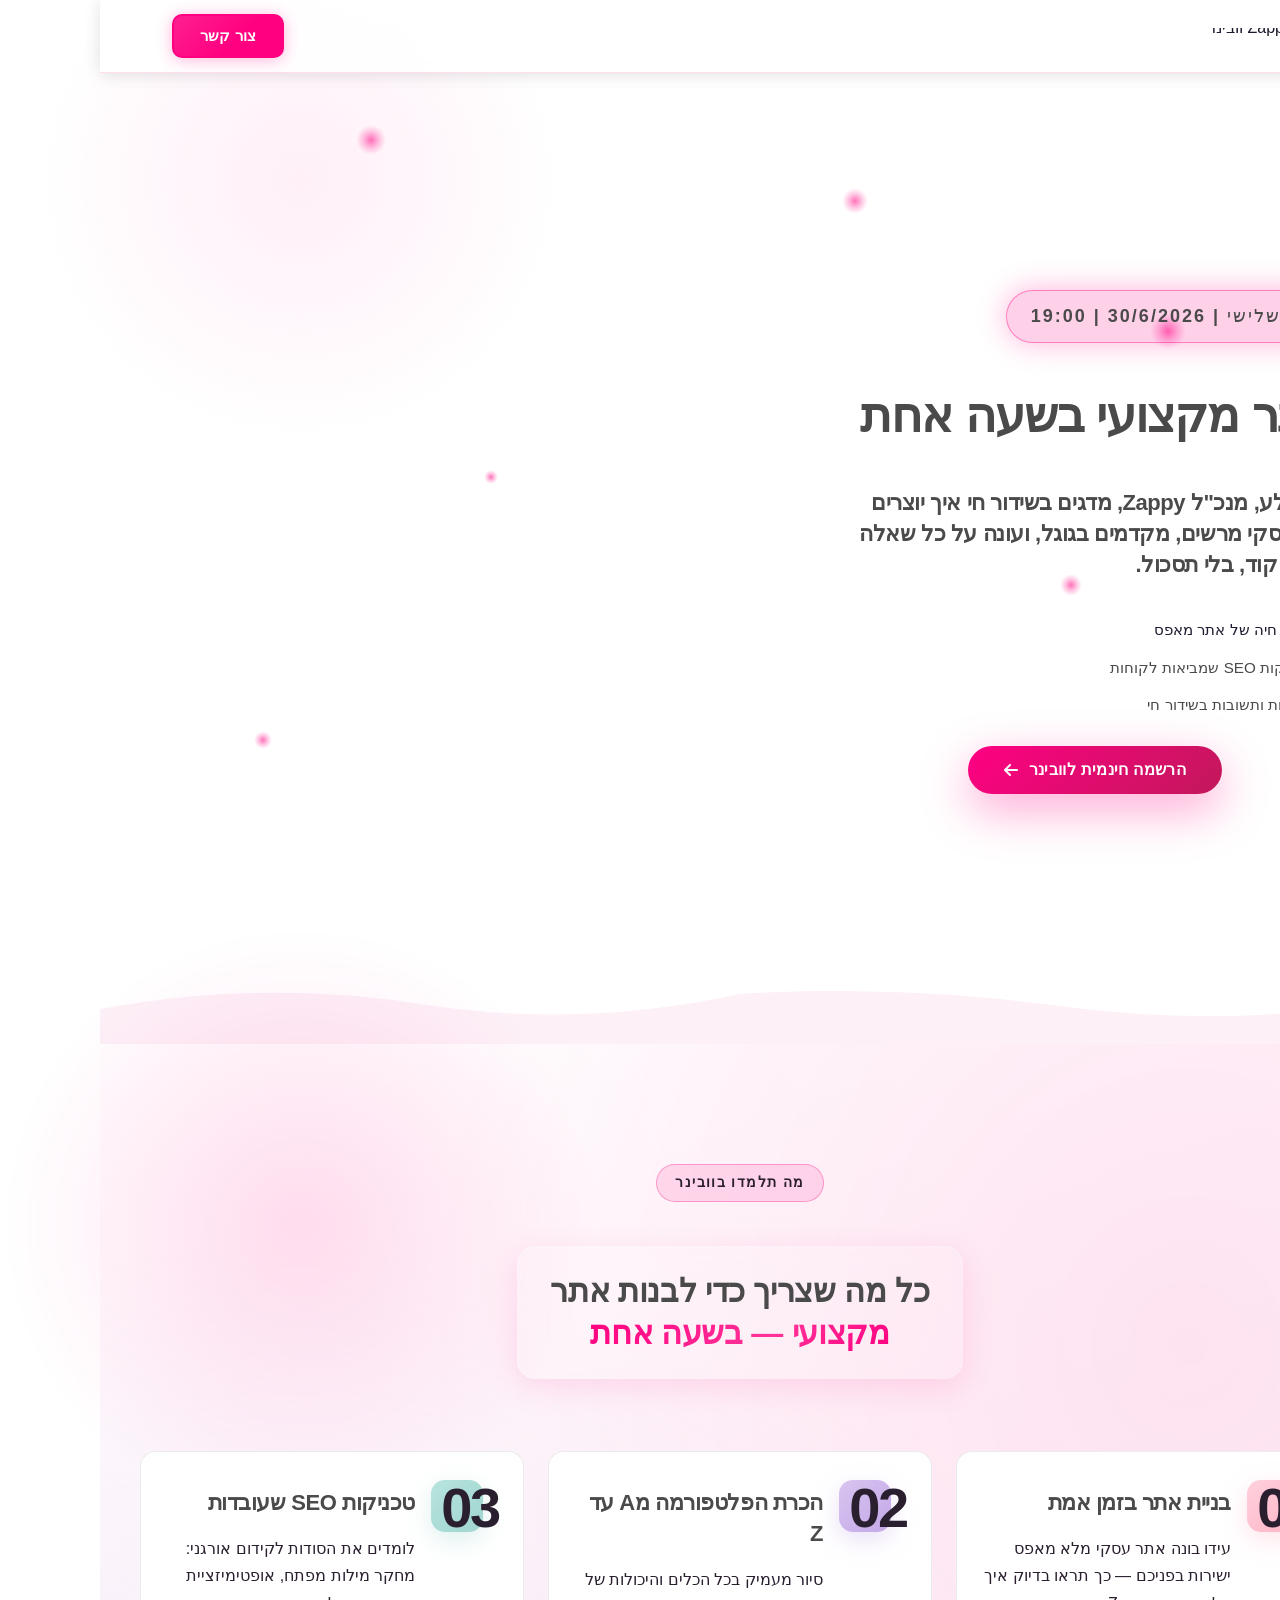
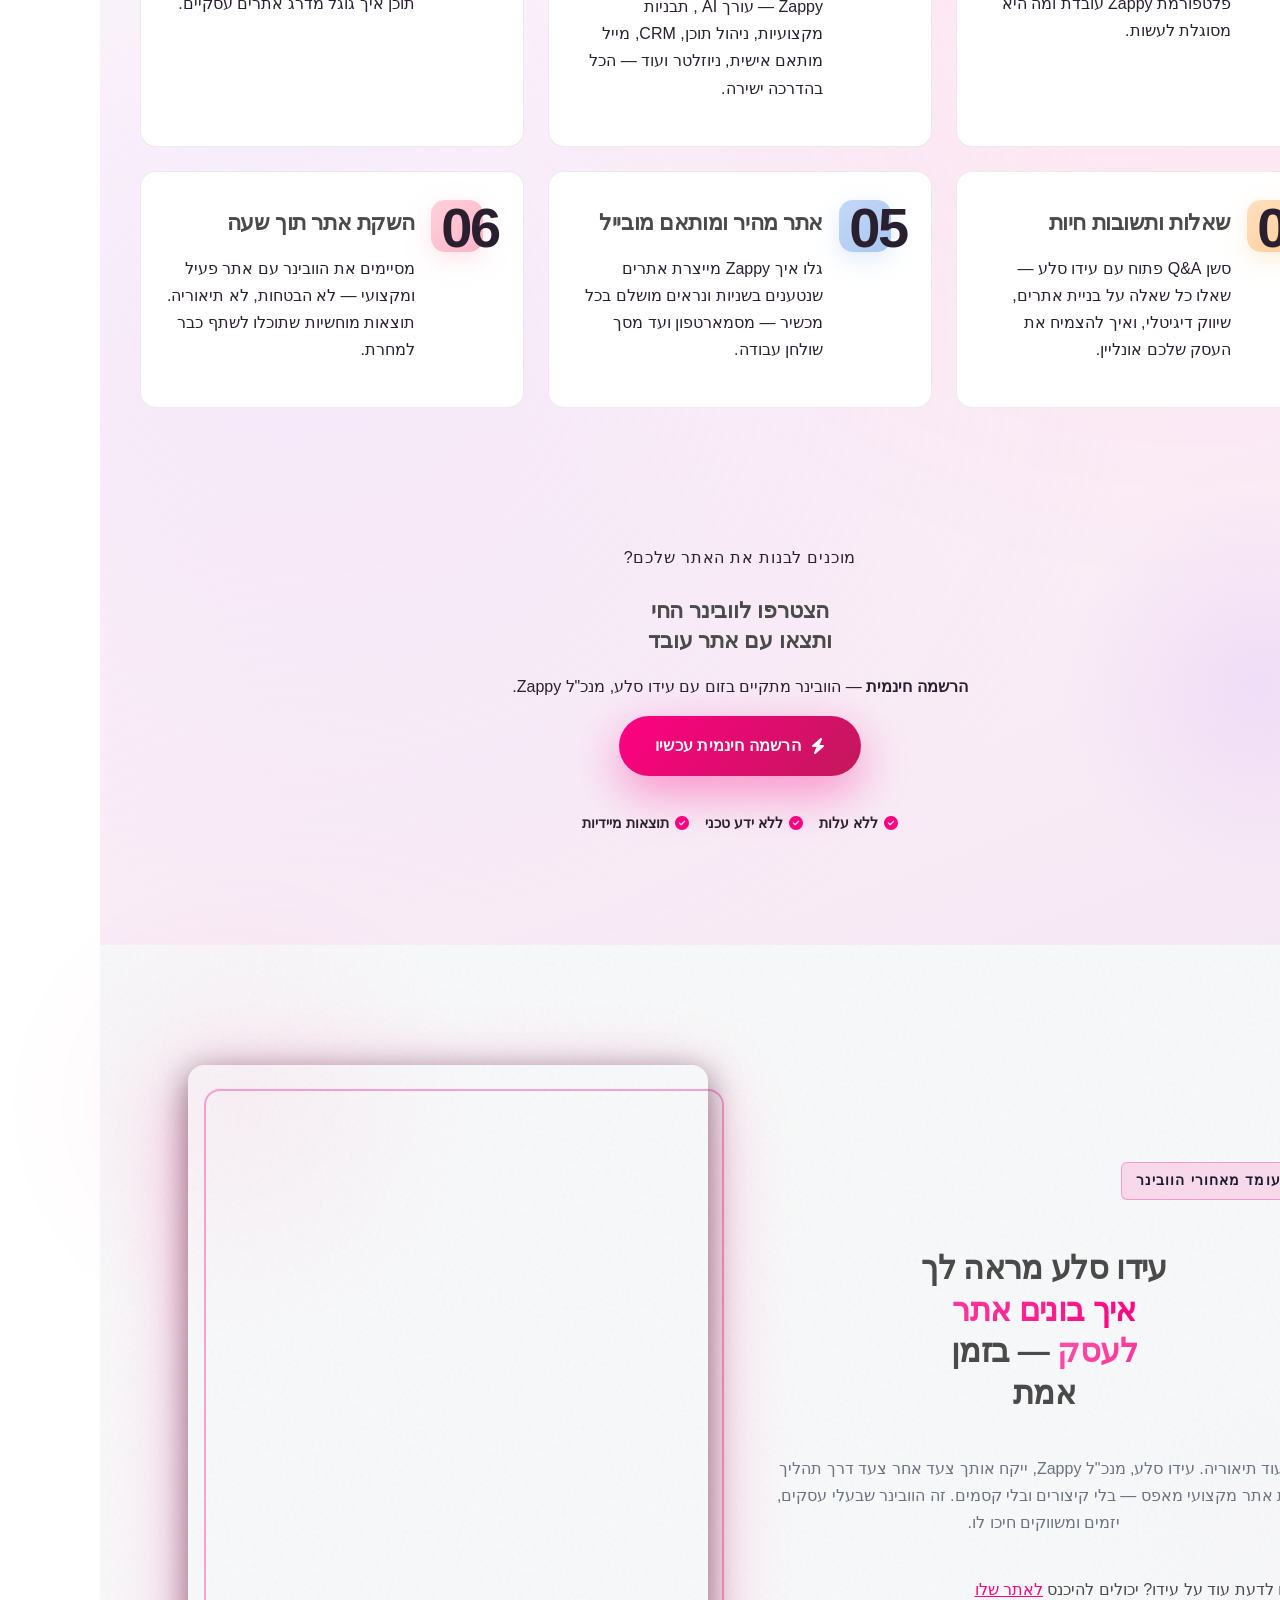
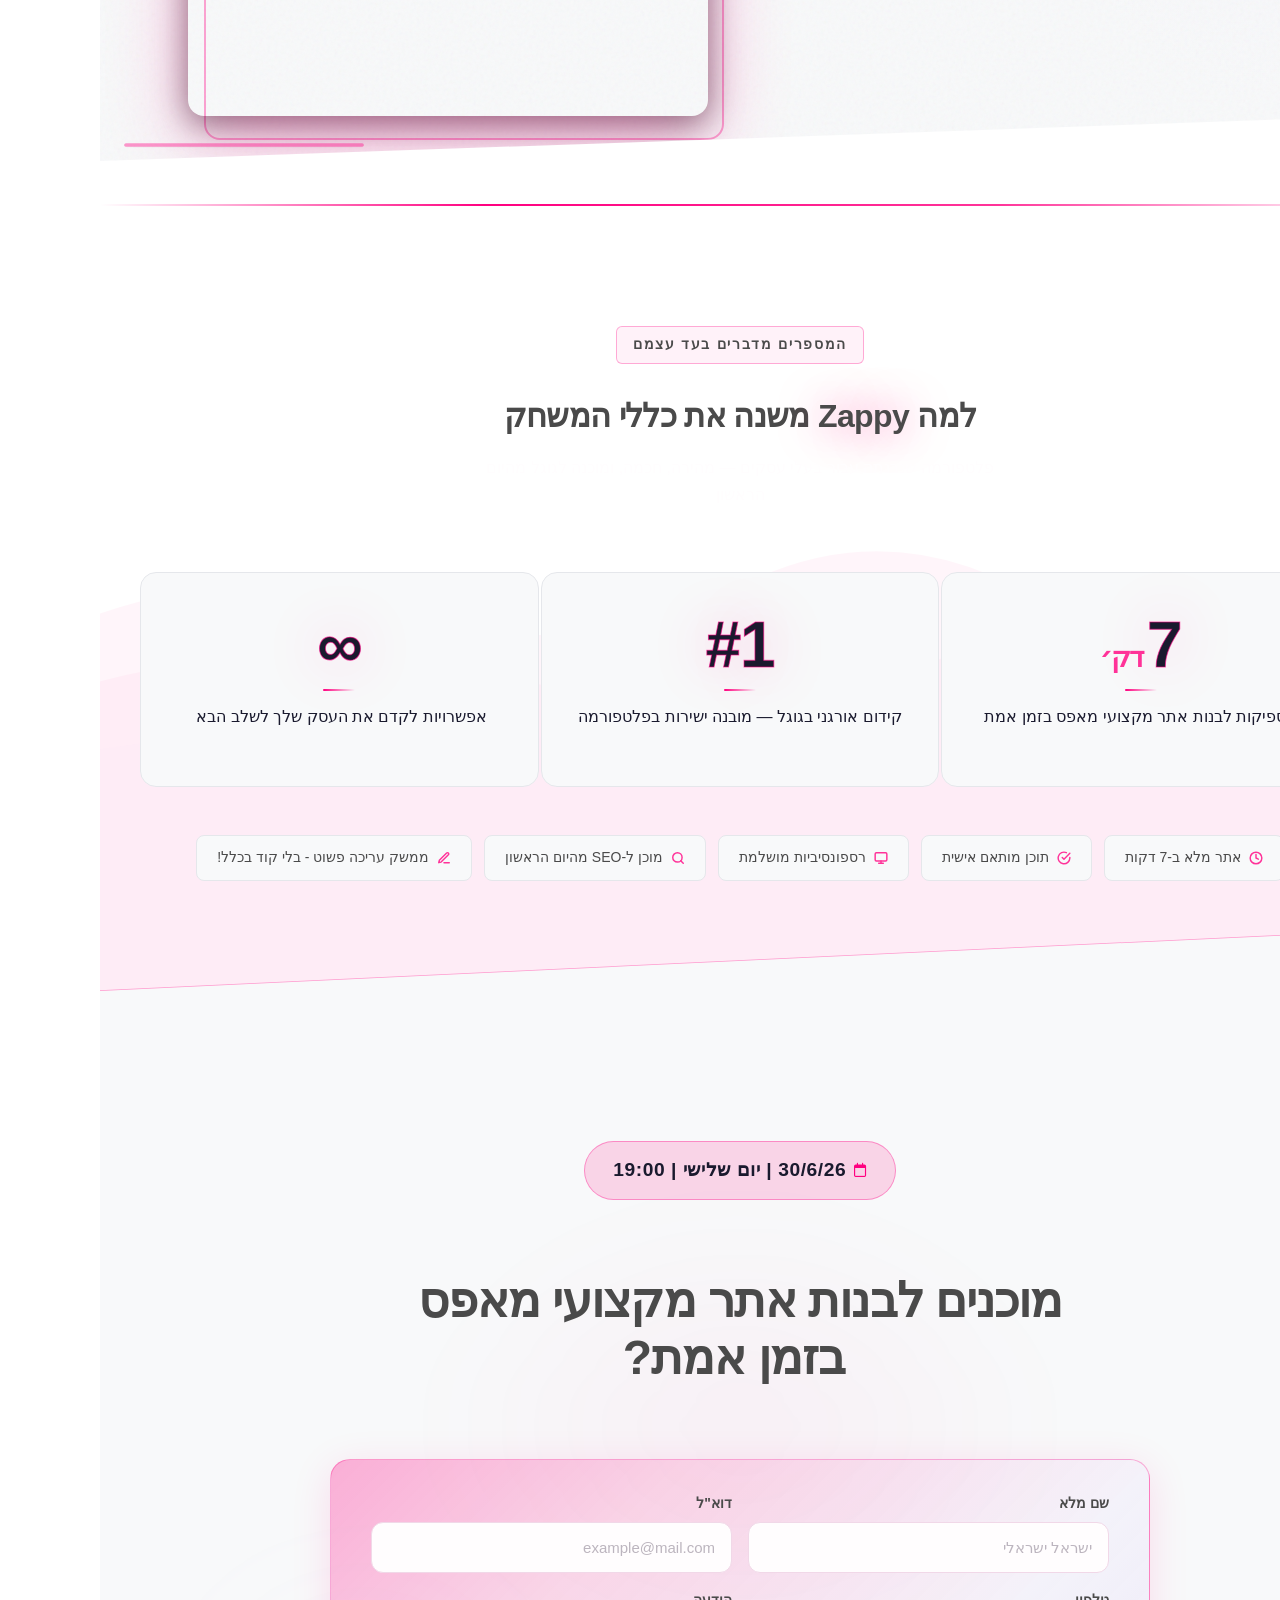
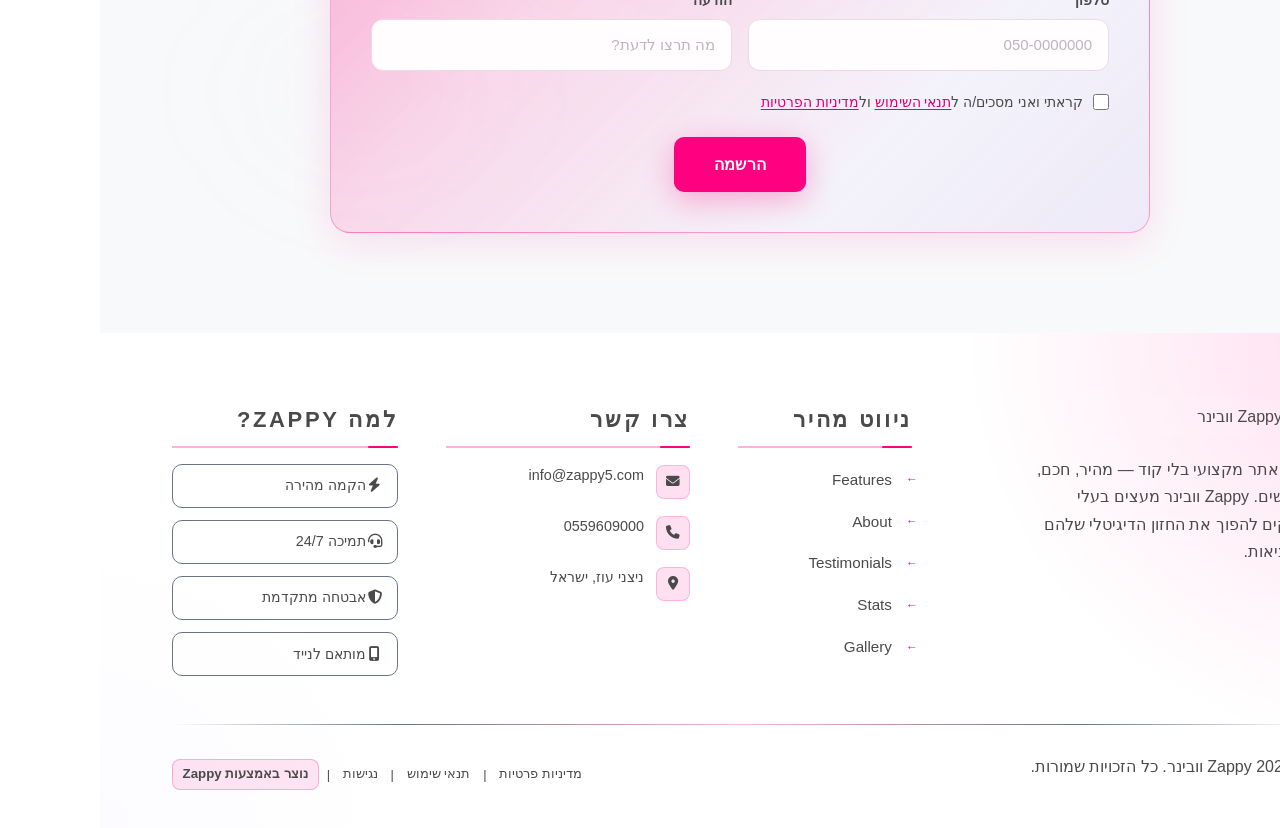
==== index.html @ d5e11f7b "Background sync: Progressive GitHub Sync" ====
<!DOCTYPE html>
<html lang="he" dir="rtl">
<head>
    <meta charset="UTF-8">
    <meta name="viewport" content="width=device-width, initial-scale=1.0">
    <meta name="robots" content="index, follow">
    <title>איך לבנות אתר מקצועי מאפס — Zappy וובינר</title>
    <meta name="description" content="Zappy is a website-building platform positioned as a game-changer for business owners. The webinar is hosted by Ido Sela, CEO of Zappy, and focuses on live webs">
    <meta name="keywords" content="איך לבנות אתר מקצועי מאפס, בניית אתר לבד, איך בונים אתר לבד, בניית אתרים, אתר לעסק">
    
    <!-- Favicons -->
    <link rel="icon" type="image/x-icon" href="/assets/favicon.ico">
    <link rel="icon" type="image/png" sizes="16x16" href="/assets/favicon-16x16.png">
    <link rel="icon" type="image/png" sizes="32x32" href="/assets/favicon-32x32.png">
    <link rel="icon" type="image/png" sizes="48x48" href="/assets/favicon-48x48.png">
    <link rel="icon" type="image/png" sizes="192x192" href="/assets/favicon-192x192.png">
    <link rel="icon" type="image/png" sizes="512x512" href="/assets/favicon-512x512.png">
    <link rel="apple-touch-icon" href="/assets/apple-touch-icon.png">
    <!-- Zappy Analytics -->
<script>
(function() {
  'use strict';
  
  // Configuration
  var config = {
    websiteId: 'bb098b57-d74f-4514-b582-c1c3386ab24c',
    apiUrl: 'https://api.zappy5.com/api/analytics/track',
    sessionDuration: 30 * 60 * 1000, // 30 minutes
    visitorDuration: 30 * 24 * 60 * 60 * 1000, // 30 days
    trackPageViews: true,
    trackClicks: true,
    trackFormSubmissions: true
  };
  
  // Generate or retrieve persistent visitor ID (30 days)
  function getVisitorId() {
    var visitorKey = 'zappy_visitor_' + config.websiteId;
    var visitor = null;
    
    try {
      visitor = localStorage.getItem(visitorKey);
      if (visitor) {
        var visitorData = JSON.parse(visitor);
        var now = Date.now();
        
        // Check if visitor ID is still valid (30 days)
        if (now - visitorData.created < config.visitorDuration) {
          // Update last seen timestamp
          visitorData.lastSeen = now;
          localStorage.setItem(visitorKey, JSON.stringify(visitorData));
          return visitorData.id;
        }
      }
    } catch (e) {
      console.warn('Zappy Analytics: LocalStorage not available');
    }
    
    // Generate new visitor ID
    var newVisitorId = 'zv_' + Date.now() + '_' + Math.random().toString(36).substr(2, 9);
    
    try {
      localStorage.setItem(visitorKey, JSON.stringify({
        id: newVisitorId,
        created: Date.now(),
        lastSeen: Date.now()
      }));
    } catch (e) {
      // Continue without local storage
    }
    
    return newVisitorId;
  }
  
  // Generate or retrieve session ID (30 minutes)
  function getSessionId() {
    var sessionKey = 'zappy_session_' + config.websiteId;
    var session = null;
    
    try {
      session = sessionStorage.getItem(sessionKey);
      if (session) {
        var sessionData = JSON.parse(session);
        var now = Date.now();
        
        // Check if session is still valid
        if (now - sessionData.timestamp < config.sessionDuration) {
          // Update timestamp
          sessionData.timestamp = now;
          sessionStorage.setItem(sessionKey, JSON.stringify(sessionData));
          return sessionData.id;
        }
      }
    } catch (e) {
      console.warn('Zappy Analytics: SessionStorage not available');
    }
    
    // Generate new session ID
    var newSessionId = 'zs_' + Date.now() + '_' + Math.random().toString(36).substr(2, 9);
    
    try {
      sessionStorage.setItem(sessionKey, JSON.stringify({
        id: newSessionId,
        timestamp: Date.now()
      }));
    } catch (e) {
      // Continue without session storage
    }
    
    return newSessionId;
  }
  
  var visitorId = getVisitorId();
  var sessionId = getSessionId();
  
  // Track an event
  function trackEvent(eventType, data) {
    data = data || {};
    
    var eventData = {
      website_id: config.websiteId,
      event_type: eventType,
      page_path: window.location.pathname,
      referrer: document.referrer || 'direct',
      visitor_id: visitorId,
      session_id: sessionId,
      metadata: data
    };
    
    // Use sendBeacon if available (better for page unload events)
    if (navigator.sendBeacon) {
      var blob = new Blob([JSON.stringify(eventData)], { type: 'application/json' });
      navigator.sendBeacon(config.apiUrl, blob);
    } else {
      // Fallback to fetch
      fetch(config.apiUrl, {
        method: 'POST',
        headers: {
          'Content-Type': 'application/json'
        },
        body: JSON.stringify(eventData),
        keepalive: true
      }).catch(function(error) {
        console.warn('Zappy Analytics: Failed to track event', error);
      });
    }
  }
  
  // Track page view
  if (config.trackPageViews) {
    trackEvent('pageview', {
      title: document.title,
      url: window.location.href
    });
  }
  
  // Track clicks on important elements
  if (config.trackClicks) {
    document.addEventListener('click', function(e) {
      var target = e.target;
      
      // Track button clicks (counted as actions)
      if (target.tagName === 'BUTTON' || target.closest('button')) {
        var button = target.tagName === 'BUTTON' ? target : target.closest('button');
        var clickMeta = {
          element: 'button',
          text: button.textContent.trim().substring(0, 100),
          id: button.id || null,
          class: button.className || null
        };
        
        trackEvent('click', clickMeta);
      }
      
      // Track link clicks (navigation - not counted as actions)
      else if (target.tagName === 'A' || target.closest('a')) {
        var link = target.tagName === 'A' ? target : target.closest('a');
        var navMeta = {
          element: 'link',
          text: link.textContent.trim().substring(0, 100),
          href: link.href,
          external: link.hostname !== window.location.hostname
        };
        
        trackEvent('navigation', navMeta);
      }
    }, true);
  }
  
  
  // Track form submissions
  if (config.trackFormSubmissions) {
    document.addEventListener('submit', function(e) {
      var form = e.target;
      
      trackEvent('form_submit', {
        form_id: form.id || null,
        form_name: form.name || null,
        form_action: form.action || null,
        form_method: form.method || 'GET'
      });
    }, true);
  }
  
  // Track time on page (send on page unload)
  var pageLoadTime = Date.now();
  
  window.addEventListener('beforeunload', function() {
    var timeOnPage = Math.floor((Date.now() - pageLoadTime) / 1000); // in seconds
    
    trackEvent('page_unload', {
      time_on_page: timeOnPage,
      page_path: window.location.pathname
    });
  });
  
  // Expose tracking function globally for custom events
  window.zappyAnalytics = {
    track: trackEvent,
    getVisitorId: function() { return visitorId; },
    getSessionId: function() { return sessionId; }
  };
  
})();
</script>
<!-- End Zappy Analytics -->
    <meta property="og:title" content="איך לבנות אתר מקצועי מאפס — Zappy וובינר">
    <meta property="og:description" content="Zappy is a website-building platform positioned as a game-changer for business owners. The webinar is hosted by Ido Sela, CEO of Zappy, and focuses on live webs">
    <meta property="og:image" content="https://webinar.zappy5.com/assets/business-general-service-upload-1781593551379-og.jpg">
    <meta name="twitter:card" content="summary_large_image">
    <meta name="twitter:title" content="איך לבנות אתר מקצועי מאפס — Zappy וובינר">
    <meta name="twitter:description" content="Zappy is a website-building platform positioned as a game-changer for business owners. The webinar is hosted by Ido Sela, CEO of Zappy, and focuses on live webs">
    <meta name="twitter:image" content="https://webinar.zappy5.com/assets/business-general-service-upload-1781593551379-og.jpg">
    <script type="application/ld+json">{"@context":"https://schema.org","@graph":[{"@type":"LocalBusiness","@id":"https://webinar.zappy5.com#organization","name":"Zappy וובינר","url":"https://webinar.zappy5.com","description":"Zappy is a website-building platform positioned as a game-changer for business owners. The webinar is hosted by Ido Sela, CEO of Zappy, and focuses on live website creation, platform onboarding, SEO techniques, and an open Q&A session. The brand uses a bold pink (#ff0083) and white color palette with dark gray accents, projecting a modern, energetic, and approachable tech identity aimed at empowering non-technical entrepreneurs to build professional websites quickly.","address":{"@type":"PostalAddress","streetAddress":"ניצני עוז, ישראל"},"contactPoint":[{"@type":"ContactPoint","contactType":"customer service","email":"info@zappy5.com","telephone":"0559609000"}]},{"@type":"WebSite","@id":"https://webinar.zappy5.com#website","url":"https://webinar.zappy5.com","name":"Zappy וובינר","publisher":{"@id":"https://webinar.zappy5.com#organization"}},{"@type":"ContactPage","@id":"https://webinar.zappy5.com#contactpage","url":"https://webinar.zappy5.com","name":"איך לבנות אתר מקצועי מאפס — Zappy וובינר","mainEntity":{"@id":"https://webinar.zappy5.com#organization"},"potentialAction":{"@type":"CommunicateAction","target":{"@type":"EntryPoint","urlTemplate":"https://webinar.zappy5.com/api/email/contact-form","actionPlatform":["http/method=POST"],"contentType":"application/json"},"instrument":[{"@type":"PropertyValue","name":"name","propertyID":"text","valueRequired":true,"description":"ישראל ישראלי"},{"@type":"PropertyValue","name":"email","propertyID":"email","valueRequired":true,"description":"example@mail.com"},{"@type":"PropertyValue","name":"phone","propertyID":"tel","valueRequired":true,"description":"050-0000000"},{"@type":"PropertyValue","name":"message","propertyID":"text","valueRequired":true,"description":"מה תרצו לדעת?"},{"@type":"PropertyValue","name":"privacy_consent","propertyID":"checkbox","valueRequired":true}]}}]}</script>
    <meta property="og:url" content="https://webinar.zappy5.com">
    <meta property="og:type" content="website">
  <meta property="og:locale" content="he_IL">
  
  
  
  
  
  <link rel="stylesheet" href="https://cdnjs.cloudflare.com/ajax/libs/font-awesome/6.4.0/css/all.min.css">
  <style>
    .skip-link { position: absolute; top: 0; left: 0; transform: translateY(-200%); padding: 12px 18px; background: var(--bg-dark, #1a1a1a); color: var(--text-light, #fff); font-weight: 600; border-radius: 0 0 8px 0; z-index: 10000; }
    .skip-link:focus { transform: none; outline: 2px solid var(--ring, #fff); outline-offset: 2px; }
    :focus-visible { outline: 2px solid var(--ring, currentColor); outline-offset: 3px; }
  </style>


  
    <!-- Favicons -->
    <link rel="icon" type="image/x-icon" href="/assets/favicon.ico">
    <link rel="icon" type="image/png" sizes="16x16" href="/assets/favicon-16x16.png">
    <link rel="icon" type="image/png" sizes="32x32" href="/assets/favicon-32x32.png">
    <link rel="icon" type="image/png" sizes="48x48" href="/assets/favicon-48x48.png">
    <link rel="icon" type="image/png" sizes="192x192" href="/assets/favicon-192x192.png">
    <link rel="icon" type="image/png" sizes="512x512" href="/assets/favicon-512x512.png">
    <link rel="apple-touch-icon" href="/assets/apple-touch-icon.png">
    <!-- Cookie Consent -->
    <link rel="stylesheet" href="https://cdn.jsdelivr.net/npm/vanilla-cookieconsent@3/dist/cookieconsent.css">
    <script src="https://cdn.jsdelivr.net/npm/vanilla-cookieconsent@3/dist/cookieconsent.umd.js"></script>
    <!-- Mickidum Accessibility Toolbar -->
    <script src="https://cdn.jsdelivr.net/gh/mickidum/acc_toolbar/acctoolbar/acctoolbar.min.js"></script>

<style data-zappy-section-v2-css="true">
/* V2 Regenerated Section CSS */
.index-hero-section {
  position: relative;
  overflow: visible;
  background-color: #2A1F2F;
  background-image:
    radial-gradient(ellipse at 80% 20%, rgba(255,0,131,0.18) 0%, transparent 55%),
    radial-gradient(ellipse at 10% 80%, rgba(217,199,255,0.12) 0%, transparent 50%),
    linear-gradient(160deg, #1A0A2E 0%, #2A1F2F 60%, #3A1040 100%);
  color: var(--text-light);
  direction: rtl;
  padding: 140px 24px 100px;
  font-family: 'Inter', Arial, sans-serif;
}

/* Radial glow orb decoration */
.index-hero-section .index-hero-glow-orb {
  position: absolute;
  top: -80px;
  inset-inline-end: -60px;
  width: 520px;
  height: 520px;
  border-radius: 50%;
  background: radial-gradient(circle, rgba(255,0,131,0.22) 0%, rgba(255,79,163,0.08) 45%, transparent 70%);
  pointer-events: none;
  z-index: 0;
}

.index-hero-section .index-hero-container {
  position: relative;
  z-index: 1;
  max-width: 1200px;
  margin: 0 auto;
  display: grid;
  grid-template-columns: 1fr 1fr;
  gap: 48px;
  align-items: center;
  direction: rtl;
}

/* ── TEXT COLUMN ── */
.index-hero-section .index-hero-text-col {
  position: relative;
  display: flex;
  flex-direction: column;
  align-items: flex-start;
  gap: 20px;
  text-align: start;
}

.index-hero-section .index-hero-label {
  display: inline-block;
  font-family: 'Space Grotesk', Arial, sans-serif;
  font-size: 0.75rem;
  font-weight: 700;
  letter-spacing: 0.1em;
  text-transform: uppercase;
  color: var(--primary);
  background: rgba(255,0,131,0.12);
  border: 1px solid rgba(255,0,131,0.3);
  border-radius: 100px;
  padding: 6px 16px;
}

.index-hero-section .index-hero-h1 {
  font-family: 'Space Grotesk', Arial, sans-serif;
  font-size: 3rem;
  font-weight: 800;
  line-height: 1.15;
  letter-spacing: -0.02em;
  color: var(--text-light);
  margin: 0;
}

.index-hero-section .index-hero-gradient-text {
  background: linear-gradient(135deg, #FF6EC7 0%, #FF0080 60%, #C2185B 100%);
  -webkit-background-clip: text;
  -webkit-text-fill-color: transparent;
  background-clip: text;
}

.index-hero-section .index-hero-subtitle {
  font-family: 'Inter', Arial, sans-serif;
  font-size: 1.05rem;
  font-weight: 400;
  line-height: 1.75;
  color: rgba(255,253,254,0.8);
  margin: 0;
  max-width: 520px;
}

.index-hero-section .index-hero-bullets {
  list-style: none;
  padding: 0;
  margin: 0;
  display: flex;
  flex-direction: column;
  gap: 12px;
}

.index-hero-section .index-hero-bullets li {
  display: flex;
  flex-direction: row;
  align-items: center;
  gap: 10px;
  font-family: 'Inter', Arial, sans-serif;
  font-size: 0.95rem;
  font-weight: 500;
  color: var(--text-light);
  text-align: start;
}

.index-hero-section .index-hero-bullet-icon {
  flex-shrink: 0;
  display: flex;
  align-items: center;
  justify-content: center;
}

.index-hero-section .index-hero-ctas {
  display: flex;
  flex-direction: row;
  flex-wrap: wrap;
  align-items: center;
  gap: 16px;
  margin-top: 8px;
}

.index-hero-section .index-hero-btn-primary {
  display: inline-flex;
  align-items: center;
  gap: 10px;
  background: linear-gradient(135deg, #FF0080 0%, #C2185B 100%);
  color: #fff;
  font-family: 'Space Grotesk', Arial, sans-serif;
  font-size: 1rem;
  font-weight: 700;
  letter-spacing: 0.02em;
  padding: 16px 36px;
  border-radius: 100px;
  text-decoration: none;
  border: none;
  cursor: pointer;
  box-shadow: 0 16px 48px rgba(255,0,131,0.35);
  transition: transform 0.3s cubic-bezier(0.4,0,0.2,1), box-shadow 0.3s cubic-bezier(0.4,0,0.2,1);
  white-space: nowrap;
}

.index-hero-section .index-hero-btn-primary:hover {
  transform: translateY(-4px);
  box-shadow: 0 24px 60px rgba(255,0,131,0.5);
}

.index-hero-section .index-hero-btn-ghost {
  display: inline-flex;
  align-items: center;
  background: transparent;
  color: rgba(255,253,254,0.85);
  font-family: 'Inter', Arial, sans-serif;
  font-size: 0.95rem;
  font-weight: 600;
  text-decoration: underline;
  text-underline-offset: 4px;
  text-decoration-color: rgba(255,79,163,0.5);
  padding: 8px 4px;
  border: none;
  cursor: pointer;
  transition: color 0.25s ease;
  white-space: nowrap;
}

.index-hero-section .index-hero-btn-ghost:hover {
  color: var(--secondary);
  text-decoration-color: var(--secondary);
}

/* Curved arrow annotation */
.index-hero-section .index-hero-annotation {
  display: flex;
  flex-direction: row;
  align-items: flex-end;
  gap: 4px;
  pointer-events: none;
  margin-top: -8px;
}

.index-hero-section .index-hero-annotation-text {
  font-family: 'Space Grotesk', Arial, sans-serif;
  font-size: 0.85rem;
  font-weight: 700;
  color: var(--primary);
  transform: rotate(-3deg);
  display: inline-block;
  margin-bottom: 6px;
}

/* ── IMAGE COLUMN ── */
.index-hero-section .index-hero-image-col {
  position: relative;
  display: flex;
  align-items: center;
  justify-content: center;
}

.index-hero-section .index-hero-image-frame {
  position: relative;
  width: 100%;
  max-width: 560px;
}

.index-hero-section .index-hero-img {
  display: block;
  width: 100%;
  height: auto;
  border-radius: 20px;
  box-shadow:
    0 0 0 1px rgba(255,0,131,0.15),
    0 24px 80px rgba(255,0,131,0.25),
    0 8px 32px rgba(0,0,0,0.5);
  transform: perspective(1000px) rotateY(4deg) rotateX(-2deg);
  transition: transform 0.4s cubic-bezier(0.4,0,0.2,1);
  object-fit: cover;
}

.index-hero-section .index-hero-image-frame:hover .index-hero-img {
  transform: perspective(1000px) rotateY(1deg) rotateX(-1deg) translateY(-4px);
}

/* Floating live badge */
.index-hero-section .index-hero-badge {
  position: absolute;
  top: -18px;
  inset-inline-start: -20px;
  display: flex;
  flex-direction: row;
  align-items: center;
  gap: 10px;
  background: rgba(26,10,46,0.88);
  backdrop-filter: blur(12px);
  border: 1px solid rgba(255,0,131,0.3);
  border-radius: 14px;
  padding: 10px 16px;
  box-shadow: 0 8px 32px rgba(0,0,0,0.4);
  z-index: 5;
}

.index-hero-section .index-hero-badge-icon {
  font-size: 1.4rem;
  color: var(--primary);
  line-height: 1;
  animation: index-hero-pulse 2s ease-in-out infinite;
}

.index-hero-section .index-hero-badge-text {
  display: flex;
  flex-direction: column;
  gap: 1px;
  text-align: start;
}

.index-hero-section .index-hero-badge-text strong {
  font-family: 'Space Grotesk', Arial, sans-serif;
  font-size: 0.85rem;
  font-weight: 700;
  color: var(--text-light);
  line-height: 1.2;
}

.index-hero-section .index-hero-badge-text small {
  font-family: 'Inter', Arial, sans-serif;
  font-size: 0.72rem;
  font-weight: 500;
  color: rgba(255,253,254,0.6);
  line-height: 1.3;
}

/* Participants badge */
.index-hero-section .index-hero-participants {
  position: absolute;
  bottom: -18px;
  inset-inline-end: -16px;
  display: flex;
  flex-direction: row;
  align-items: center;
  gap: 10px;
  background: rgba(26,10,46,0.88);
  backdrop-filter: blur(12px);
  border: 1px solid rgba(217,199,255,0.2);
  border-radius: 14px;
  padding: 10px 16px;
  box-shadow: 0 8px 32px rgba(0,0,0,0.35);
  z-index: 5;
  font-family: 'Inter', Arial, sans-serif;
  font-size: 0.82rem;
  font-weight: 600;
  color: rgba(255,253,254,0.85);
  white-space: nowrap;
}

.index-hero-section .index-hero-avatars {
  display: flex;
  flex-direction: row;
}

.index-hero-section .index-hero-avatar {
  width: 28px;
  height: 28px;
  border-radius: 50%;
  display: flex;
  align-items: center;
  justify-content: center;
  font-size: 0.7rem;
  font-weight: 700;
  color: #fff;
  border: 2px solid rgba(26,10,46,0.9);
  margin-inline-end: -8px;
  flex-shrink: 0;
}

.index-hero-section .index-hero-avatars .index-hero-avatar:last-child {
  margin-inline-end: 0;
}

/* Pulse animation */
@keyframes index-hero-pulse {
  0%, 100% { opacity: 1; transform: scale(1); }
  50% { opacity: 0.7; transform: scale(1.15); }
}

/* Bottom wave divider */
.index-hero-section .index-hero-divider-wrapper {
  position: absolute;
  bottom: 0;
  left: 0;
  width: 100%;
  height: 70px;
  pointer-events: none;
  z-index: 5;
}

.index-hero-section .index-hero-divider-wrapper svg {
  display: block;
  width: 100%;
  height: 100%;
}

/* ── RESPONSIVE ── */
@media (max-width: 900px) {
  .index-hero-section .index-hero-container {
    grid-template-columns: 1fr;
    gap: 40px;
  }

  .index-hero-section .index-hero-text-col {
    order: 1;
  }

  .index-hero-section .index-hero-image-col {
    order: 2;
  }

  .index-hero-section .index-hero-h1 {
    font-size: 2.4rem;
  }
}

@media (max-width: 768px) {
  .index-hero-section {
    padding: 100px 16px 90px;
  }

  .index-hero-section .index-hero-container {
    padding: 0;
    gap: 32px;
  }

  .index-hero-section .index-hero-h1 {
    font-size: 2rem;
  }

  .index-hero-section .index-hero-subtitle {
    font-size: 1rem;
  }

  .index-hero-section .index-hero-ctas {
    flex-direction: column;
    align-items: flex-start;
    gap: 12px;
  }

  .index-hero-section .index-hero-btn-primary {
    width: 100%;
    justify-content: center;
    padding: 14px 24px;
  }

  .index-hero-section .index-hero-badge {
    position: static;
    align-self: flex-start;
    margin-bottom: 8px;
  }

  .index-hero-section .index-hero-participants {
    position: static;
    align-self: flex-end;
    margin-top: 8px;
  }

  .index-hero-section .index-hero-image-frame {
    display: flex;
    flex-direction: column;
    align-items: center;
    gap: 0;
  }

  .index-hero-section .index-hero-img {
    transform: none;
    border-radius: 16px;
  }

  .index-hero-section .index-hero-glow-orb {
    width: 280px;
    height: 280px;
    top: -40px;
    inset-inline-end: -30px;
  }

  .index-hero-section .index-hero-annotation {
    display: none;
  }
}
/* ZAPPY_POSTGEN_GUARD_HERO_FONT_CAP:index-hero */
.hero h1, .hero-section h1, [class*="hero-"] h1, [class~="hero"] h1, .hero .hero-title, .hero-title { font-size: 48px !important; line-height: 1.2 !important; }
@media (max-width: 1024px) {
  .hero h1, .hero-section h1, [class*="hero-"] h1, [class~="hero"] h1, .hero .hero-title, .hero-title { font-size: 36px !important; }
}
@media (max-width: 768px) {
  .hero h1, .hero-section h1, [class*="hero-"] h1, [class~="hero"] h1, .hero .hero-title, .hero-title { font-size: 28px !important; }
}

</style>

<style data-zappy-section-v2-css="true">
/* V2 Regenerated Section CSS */
.index-features-section {
  position: relative;
  overflow: visible;
  background-color: #0D0118;
  background-image:
    radial-gradient(ellipse at 70% 20%, rgba(255, 0, 131, 0.18) 0%, transparent 55%),
    radial-gradient(ellipse at 15% 80%, rgba(60, 10, 100, 0.45) 0%, transparent 50%),
    linear-gradient(160deg, #0D0118 0%, #1A0A2E 50%, #2D0A4E 100%);
  color: var(--text-light);
  padding: 90px 16px 80px;
  direction: rtl;
}

/* Decorative orbs */
.index-features-section .index-features-orb {
  position: absolute;
  border-radius: 50%;
  pointer-events: none;
  z-index: 0;
}
.index-features-section .index-features-orb:first-child {
  width: 600px;
  height: 600px;
  top: -120px;
  inset-inline-end: -100px;
  background: radial-gradient(circle, rgba(255, 0, 131, 0.12) 0%, transparent 70%);
}
.index-features-section .index-features-orb--secondary {
  width: 400px;
  height: 400px;
  bottom: 60px;
  inset-inline-start: -80px;
  background: radial-gradient(circle, rgba(169, 92, 255, 0.1) 0%, transparent 70%);
}

/* Container */
.index-features-section .index-features-container {
  position: relative;
  z-index: 1;
  max-width: 1200px;
  margin: 0 auto;
}

/* Header */
.index-features-section .index-features-header {
  text-align: center;
  margin-bottom: 56px;
  max-width: 720px;
  margin-inline: auto;
  margin-bottom: 56px;
}

.index-features-section .index-features-eyebrow {
  display: inline-block;
  font-family: 'Inter', Arial, sans-serif;
  font-size: 0.875rem;
  font-weight: 700;
  letter-spacing: 0.1em;
  text-transform: uppercase;
  color: var(--primary);
  background: rgba(255, 0, 131, 0.12);
  border: 1px solid rgba(255, 0, 131, 0.3);
  border-radius: 100px;
  padding: 6px 18px;
  margin-bottom: 20px;
}

.index-features-section .index-features-title {
  font-family: 'Space Grotesk', Arial, sans-serif;
  font-size: 2rem;
  font-weight: 700;
  line-height: 1.2;
  color: var(--text-light);
  margin: 0 0 16px;
  letter-spacing: -0.01em;
}

.index-features-section .index-features-title-highlight {
  background: linear-gradient(135deg, #FF0080 0%, #FF3399 60%, #FF0080 100%);
  -webkit-background-clip: text;
  -webkit-text-fill-color: transparent;
  background-clip: text;
}

.index-features-section .index-features-subtitle {
  font-family: 'Inter', Arial, sans-serif;
  font-size: 1rem;
  line-height: 1.7;
  color: rgba(255, 253, 254, 0.7);
  margin: 0;
  text-align: center;
}

/* Grid */
.index-features-section .index-features-grid {
  display: grid;
  grid-template-columns: 1fr;
  gap: 20px;
  margin-bottom: 64px;
  direction: rtl;
}

.index-features-section .index-features-card {
  background: #FFFFFF;
  backdrop-filter: none;
  -webkit-backdrop-filter: blur(12px);
  border-radius: 16px;
  border: 1px solid rgba(0,0,0,0.08);
  padding: 28px 24px;
  position: relative;
  transition: border-color 0.3s ease, box-shadow 0.3s ease, transform 0.3s ease;
  overflow: hidden;
}

.index-features-section .index-features-card::before {
  content: '';
  position: absolute;
  inset: 0;
  border-radius: 16px;
  background: linear-gradient(135deg, rgba(255, 0, 131, 0.05) 0%, transparent 60%);
  opacity: 0;
  transition: opacity 0.3s ease;
  pointer-events: none;
}

.index-features-section .index-features-card:hover {
  border-color: rgba(255, 0, 131, 0.5);
  box-shadow: 0 0 40px rgba(255, 0, 131, 0.2), 0 16px 48px rgba(0, 0, 0, 0.3);
  transform: translateY(-4px);
}

.index-features-section .index-features-card:hover::before {
  opacity: 1;
}

.index-features-section .index-features-card-inner {
  position: relative;
  z-index: 1;
  display: flex;
  flex-direction: row;
  align-items: flex-start;
  gap: 16px;
}

/* Number badge */
.index-features-section .index-features-number {
  position: absolute;
  top: 0;
  inset-inline-start: 0;
  font-family: 'Space Grotesk', Arial, sans-serif;
  font-size: 3.5rem;
  font-weight: 800;
  line-height: 1;
  color: rgba(255, 0, 131, 0.08);
  pointer-events: none;
  user-select: none;
  letter-spacing: -0.04em;
}

/* Icon wrap */
.index-features-section .index-features-icon-wrap {
  flex-shrink: 0;
  width: 52px;
  height: 52px;
  border-radius: 14px;
  display: flex;
  align-items: center;
  justify-content: center;
  color: #fff;
}

.index-features-section .index-features-icon-wrap--pink {
  background: linear-gradient(135deg, #FFD1DC 0%, #FFB3C6 100%);
  box-shadow: 0 8px 24px rgba(255, 179, 198, 0.35);
}
.index-features-section .index-features-icon-wrap--purple {
  background: linear-gradient(135deg, #D8C4F0 0%, #C4A8E8 100%);
  box-shadow: 0 8px 24px rgba(196, 168, 232, 0.35);
}
.index-features-section .index-features-icon-wrap--teal {
  background: linear-gradient(135deg, #B8E4DE 0%, #A0D5CF 100%);
  box-shadow: 0 8px 24px rgba(160, 213, 207, 0.35);
}
.index-features-section .index-features-icon-wrap--orange {
  background: linear-gradient(135deg, #FFE0C0 0%, #FFCD94 100%);
  box-shadow: 0 8px 24px rgba(255, 205, 148, 0.35);
}
.index-features-section .index-features-icon-wrap--blue {
  background: linear-gradient(135deg, #C5D9F8 0%, #A8C6F0 100%);
  box-shadow: 0 8px 24px rgba(168, 198, 240, 0.35);
}

/* Card content */
.index-features-section .index-features-card-content {
  flex: 1;
  min-width: 0;
}

.index-features-section .index-features-card-title {
  font-family: 'Space Grotesk', Arial, sans-serif;
  font-size: 1.125rem;
  font-weight: 700;
  line-height: 1.3;
  color: var(--text-light);
  margin: 0 0 8px;
  text-align: right;
}

.index-features-section .index-features-card-desc {
  font-family: 'Inter', Arial, sans-serif;
  font-size: 0.9rem;
  line-height: 1.7;
  color: rgba(255, 253, 254, 0.65);
  margin: 0;
  text-align: right;
}

/* Bottom row: image + CTA */
.index-features-section .index-features-bottom {
  display: flex;
  flex-direction: column;
  gap: 40px;
  align-items: center;
}

/* Image */
.index-features-section .index-features-image-wrap {
  position: relative;
  width: 100%;
  max-width: 560px;
  border-radius: 20px;
  overflow: hidden;
  flex-shrink: 0;
}

.index-features-section .index-features-image-wrap img {
  width: 100%;
  height: auto;
  display: block;
  border-radius: 20px;
  border: 1px solid rgba(255, 0, 131, 0.2);
  object-fit: cover;
}

.index-features-section .index-features-image-glow {
  position: absolute;
  inset: 0;
  border-radius: 20px;
  box-shadow: inset 0 0 60px rgba(255, 0, 131, 0.15);
  pointer-events: none;
}

.index-features-section .index-features-cta-wrap {
  text-align: center;
  width: 100%;
  max-width: 560px;
}

.index-features-section .index-features-cta-label {
  font-family: 'Inter', Arial, sans-serif;
  font-size: 0.875rem;
  font-weight: 600;
  color: var(--primary);
  letter-spacing: 0.05em;
  text-transform: uppercase;
  margin: 0 0 12px;
}

.index-features-section .index-features-cta-heading {
  font-family: 'Space Grotesk', Arial, sans-serif;
  font-size: 1.625rem;
  font-weight: 700;
  line-height: 1.25;
  color: var(--text-light);
  margin: 0 0 16px;
  letter-spacing: -0.01em;
}

.index-features-section .index-features-cta-text {
  font-family: 'Inter', Arial, sans-serif;
  font-size: 0.95rem;
  line-height: 1.7;
  color: rgba(255, 253, 254, 0.65);
  margin: 0 0 28px;
}

/* CTA Button */
.index-features-section .btn-pill.index-features-cta-btn {
  display: inline-flex;
  align-items: center;
  gap: 10px;
  border-radius: 100px;
  padding: 16px 36px;
  background: linear-gradient(135deg, #FF0080 0%, #C2185B 100%);
  color: #fff;
  font-family: 'Space Grotesk', Arial, sans-serif;
  font-weight: 700;
  font-size: 1rem;
  border: none;
  text-decoration: none;
  cursor: pointer;
  box-shadow: 0 16px 48px rgba(255, 0, 131, 0.4);
  transition: box-shadow 0.3s ease, transform 0.3s ease;
  letter-spacing: 0.01em;
}

.index-features-section .btn-pill.index-features-cta-btn:hover {
  box-shadow: 0 20px 60px rgba(255, 0, 131, 0.6);
  transform: translateY(-2px);
}

/* Trust items */
.index-features-section .index-features-cta-trust {
  display: flex;
  flex-direction: row;
  flex-wrap: wrap;
  gap: 16px;
  margin-top: 20px;
  justify-content: flex-end;
}

.index-features-section .index-features-cta-trust span {
  display: flex;
  flex-direction: row;
  align-items: center;
  gap: 6px;
  font-family: 'Inter', Arial, sans-serif;
  font-size: 0.875rem;
  font-weight: 600;
  color: rgba(255, 253, 254, 0.75);
}

.index-features-section .index-features-cta-trust span i {
  color: var(--primary);
  font-size: 0.875rem;
}

/* ─── DESKTOP ─── */
@media (min-width: 768px) {
  .index-features-section {
    padding: 100px 40px 90px;
  }

  .index-features-section .index-features-title {
    font-size: 2.75rem;
  }

  .index-features-section .index-features-grid {
    grid-template-columns: 1fr 1fr;
    gap: 24px;
  }

  .index-features-section .index-features-card-title {
    font-size: 1.25rem;
  }

  .index-features-section .index-features-bottom {
    flex-direction: row;
    gap: 56px;
    align-items: center;
    justify-content: space-between;
  }

  .index-features-section .index-features-image-wrap {
    max-width: 480px;
    width: 45%;
  }

  .index-features-section .index-features-cta-wrap {
    max-width: none;
    flex: 1;
  }

  .index-features-section .index-features-cta-heading {
    font-size: 2rem;
  }
}

@media (min-width: 1024px) {
  .index-features-section {
    padding: 110px 60px 100px;
  }

  .index-features-section .index-features-title {
    font-size: 3rem;
  }

  .index-features-section .index-features-grid {
    gap: 28px;
  }

  .index-features-section .index-features-bottom {
    gap: 72px;
  }

  .index-features-section .index-features-image-wrap {
    max-width: 520px;
  }
}

/* ─── MOBILE OVERRIDES ─── */
@media (max-width: 767px) {
  .index-features-section .index-features-grid {
    grid-template-columns: 1fr !important;
  }

  .index-features-section .index-features-bottom {
    flex-direction: column !important;
  }

  .index-features-section .index-features-cta-trust {
    justify-content: center;
  }

  .index-features-section .index-features-cta-wrap {
    text-align: center;
  }

  .index-features-section .index-features-cta-label,
  .index-features-section .index-features-cta-heading,
  .index-features-section .index-features-cta-text {
    text-align: center;
  }

  .index-features-section .index-features-cta-trust {
    justify-content: center;
  }

  .index-features-section .index-features-card-inner {
    flex-direction: column;
    gap: 12px;
  }

  .index-features-section .index-features-number {
    font-size: 2.5rem;
  }

  .index-features-section .index-features-orb:first-child {
    width: 300px;
    height: 300px;
    top: -60px;
    inset-inline-end: -60px;
  }

  .index-features-section .index-features-orb--secondary {
    width: 200px;
    height: 200px;
  }
}
</style>
    <!-- ZAPPY_INTEGRATION_START analytics:add_facebook_pixel -->
<!-- Facebook Pixel -->
<script>
  !function(f,b,e,v,n,t,s)
  {if(f.fbq)return;n=f.fbq=function(){n.callMethod?
  n.callMethod.apply(n,arguments):n.queue.push(arguments)};
  if(!f._fbq)f._fbq=n;n.push=n;n.loaded=!0;n.version='2.0';
  n.queue=[];t=b.createElement(e);t.async=!0;
  t.src=v;s=b.getElementsByTagName(e)[0];
  s.parentNode.insertBefore(t,s)}(window, document,'script',
  'https://connect.facebook.net/en_US/fbevents.js');
  fbq('init', '2782095785329103');
  fbq('track', 'PageView');
</script>
<!-- ZAPPY_INTEGRATION_END analytics:add_facebook_pixel -->
    <link rel="stylesheet" href="/styles.css">
    <script>window.ZAPPY_WEBSITE_ID = "bb098b57-d74f-4514-b582-c1c3386ab24c"; window.ZAPPY_API_BASE = "https://api.zappy5.com";</script>

    <style id="zappy-dropdown-submenu-styles">
      /* ========== DESKTOP DROPDOWN SUBMENU STYLES ========== */
      /* Base styles for dropdown submenus - parent must be positioned */
      .nav-menu li:has(.sub-menu), nav li:has(.sub-menu), .navbar li:has(.sub-menu), #navMenu li:has(.sub-menu) { position: relative; }
      /* Submenu base - hidden by default */
      .nav-menu .sub-menu, nav .sub-menu, .navbar .sub-menu, #navMenu .sub-menu { display: block !important; position: absolute !important; top: 100%; left: 0; min-width: 220px; background: white; border-radius: 8px; box-shadow: 0 8px 25px rgba(0,0,0,0.15); padding: 8px 0; opacity: 0; visibility: hidden; transform: translateY(10px); transition: all 0.3s ease; z-index: 1000; list-style: none; pointer-events: none; }
      /* CRITICAL: Desktop hover styles to show dropdown */
      .nav-menu li:hover > .sub-menu, nav li:hover > .sub-menu, .navbar li:hover > .sub-menu, #navMenu li:hover > .sub-menu { opacity: 1 !important; visibility: visible !important; transform: translateY(0) !important; pointer-events: auto !important; }
      /* Submenu item styling */
      .sub-menu li { list-style: none; margin: 0; padding: 0; }
      .sub-menu a { display: block !important; padding: 10px 16px !important; color: var(--text-dark, #333) !important; font-weight: 500; text-decoration: none; white-space: nowrap; transition: background-color 0.2s; }
      .sub-menu .zappy-nav-child > a { padding-left: 28px !important; font-size: 0.9em !important; opacity: 0.85 !important; }
      [dir="rtl"] .sub-menu .zappy-nav-child > a, html[lang="he"] .sub-menu .zappy-nav-child > a, html[lang="ar"] .sub-menu .zappy-nav-child > a { padding-left: 10px !important; padding-right: 28px !important; }
      .sub-menu .zappy-nav-parent > a { font-weight: 600 !important; }
      .sub-menu a:hover { background-color: #f5f5f5; }
      /* RTL (Hebrew/Arabic) dropdown positioning */
      [dir="rtl"] .nav-menu .sub-menu, [dir="rtl"] nav .sub-menu, [dir="rtl"] .navbar .sub-menu, html[lang="he"] .nav-menu .sub-menu, html[lang="he"] nav .sub-menu, html[lang="he"] .navbar .sub-menu, html[lang="ar"] .nav-menu .sub-menu, html[lang="ar"] nav .sub-menu, html[lang="ar"] .navbar .sub-menu { left: auto !important; right: 0 !important; }
      /* Hide empty dropdown menus (exclude catalog sub-menus that use <a> children instead of <li>) */
      .sub-menu:empty, .sub-menu:not(:has(li:not(.zappy-hidden-menu-item))):not(:has(> a)), .sub-menu:not(:has(li)):not(:has(> a)) { display: none !important; opacity: 0 !important; visibility: hidden !important; pointer-events: none !important; }
      /* Desktop: show submenu on Menu Group hover */
      li:has(.menu-group-title):hover > .sub-menu { opacity: 1 !important; visibility: visible !important; transform: translateY(0) !important; pointer-events: auto !important; }
      /* Menu Group title styling */
      .nav-menu > li > .menu-group-title, #navMenu > li > .menu-group-title { display: inline-block; padding: 0.5rem 1rem; cursor: default; user-select: none; }
      
      /* ========== MOBILE SUBMENU STYLES ========== */
      @media (max-width: 768px) {
        .nav-menu .sub-menu, nav .sub-menu, .navbar .sub-menu, #navMenu .sub-menu { position: static !important; transform: none !important; box-shadow: none !important; background: transparent !important; max-height: 0; overflow: hidden; opacity: 0; visibility: hidden; transition: max-height 0.3s ease, opacity 0.3s ease; padding: 0 !important; border-radius: 0 !important; }
        .navbar .sub-menu.mobile-expanded, .nav-menu .sub-menu.mobile-expanded, #navMenu .sub-menu.mobile-expanded { max-height: none !important; overflow-y: visible !important; opacity: 1 !important; visibility: visible !important; padding: 8px 0 8px 16px !important; }
        [dir="rtl"] .sub-menu.mobile-expanded, html[lang="he"] .sub-menu.mobile-expanded { padding: 8px 16px 8px 0 !important; }
        /* Disable hover behavior on mobile */
        .nav-menu li:hover > .sub-menu, nav li:hover > .sub-menu, .navbar li:hover > .sub-menu, #navMenu li:hover > .sub-menu { opacity: 0; visibility: hidden; pointer-events: none; }
        .nav-menu li > .sub-menu.mobile-expanded, nav li > .sub-menu.mobile-expanded, .navbar li > .sub-menu.mobile-expanded, #navMenu li > .sub-menu.mobile-expanded { opacity: 1 !important; visibility: visible !important; pointer-events: auto !important; }
        .nav-menu li:has(.sub-menu), nav li:has(.sub-menu), .navbar li:has(.sub-menu), #navMenu li:has(.sub-menu) { display: flex !important; flex-wrap: wrap !important; align-items: center !important; position: relative !important; min-height: 44px !important; }
        .nav-menu li:has(.sub-menu) > a, nav li:has(.sub-menu) > a, .navbar li:has(.sub-menu) > a, #navMenu li:has(.sub-menu) > a { flex: 1 !important; min-width: 0 !important; }
        .nav-menu li:has(.sub-menu) > .menu-group-title, nav li:has(.sub-menu) > .menu-group-title, .navbar li:has(.sub-menu) > .menu-group-title, #navMenu li:has(.sub-menu) > .menu-group-title { flex: 1 !important; min-width: 0 !important; padding: 0 !important; line-height: inherit !important; }
        .nav-menu li:has(.sub-menu) > .sub-menu, nav li:has(.sub-menu) > .sub-menu, .navbar li:has(.sub-menu) > .sub-menu, #navMenu li:has(.sub-menu) > .sub-menu { flex-basis: 100% !important; width: 100% !important; }
        .nav-menu li:has(.sub-menu) > a [class*="chevron"], .nav-menu li:has(.sub-menu) > a [class*="arrow"], .nav-menu li:has(.sub-menu) > a .fa-chevron-down, .nav-menu li:has(.sub-menu) > a .fa-angle-down, nav li:has(.sub-menu) > a [class*="chevron"], nav li:has(.sub-menu) > a [class*="arrow"], #navMenu li:has(.sub-menu) > a [class*="chevron"], #navMenu li:has(.sub-menu) > a [class*="arrow"] { display: none !important; visibility: hidden !important; }
        .mobile-submenu-toggle { display: flex !important; align-items: center !important; justify-content: center !important; width: 44px !important; height: auto !important; background: transparent !important; border: none !important; cursor: pointer !important; color: var(--text-light) !important; position: static !important; flex-shrink: 0 !important; align-self: stretch !important; z-index: 2 !important; padding: 0 !important; margin: 0 !important; }
        .mobile-submenu-toggle::after { content: '' !important; width: 0 !important; height: 0 !important; border-left: 6px solid transparent !important; border-right: 6px solid transparent !important; border-top: 7px solid currentColor !important; transition: transform 0.3s ease !important; }
        .mobile-submenu-toggle.expanded::after { transform: rotate(180deg) !important; }
        .sub-menu a { padding: 10px 0 !important; display: block !important; color: var(--text-light) !important; white-space: normal !important; }
        .sub-menu .zappy-nav-child > a { padding-left: 28px !important; font-size: 0.9em !important; opacity: 0.85 !important; }
        [dir="rtl"] .sub-menu .zappy-nav-child > a, html[lang="he"] .sub-menu .zappy-nav-child > a, html[lang="ar"] .sub-menu .zappy-nav-child > a { padding-left: 0 !important; padding-right: 28px !important; }
        .sub-menu .zappy-nav-parent > a { font-weight: 600 !important; }
        .nav-menu.active, #navMenu.active { max-width: 100vw !important; overflow-x: hidden !important; box-sizing: border-box !important; }
        .navbar .sub-menu li a, nav.navbar .sub-menu li a, .zappy-products-dropdown .sub-menu a { color: var(--text-light) !important; }
      }
      @media (min-width: 769px) { .mobile-submenu-toggle { display: none !important; } }
    </style>

    <style id="zappy-widget-visibility">
      html[dir="rtl"] .whatsapp-float { right: 20px !important; left: auto !important; }
      html[dir="ltr"] .whatsapp-float, html:not([dir]) .whatsapp-float { left: 20px !important; right: auto !important; }
      html[dir="rtl"] #mic-access-tool-general-button, html[dir="rtl"] .mic-access-tool-general-button,
      html[dir="rtl"] #mic-init-access-tool .mic-access-tool-general-button,
      html[dir="rtl"] #mic-init-access-tool #mic-access-tool-general-button,
      html[dir="rtl"] ._access-icon { left: 20px !important; right: auto !important; }
      html[dir="ltr"] #mic-access-tool-general-button, html[dir="ltr"] .mic-access-tool-general-button,
      html[dir="ltr"] #mic-init-access-tool .mic-access-tool-general-button,
      html[dir="ltr"] #mic-init-access-tool #mic-access-tool-general-button,
      html[dir="ltr"] ._access-icon,
      html:not([dir]) #mic-access-tool-general-button, html:not([dir]) .mic-access-tool-general-button,
      html:not([dir]) #mic-init-access-tool .mic-access-tool-general-button,
      html:not([dir]) #mic-init-access-tool #mic-access-tool-general-button,
      html:not([dir]) ._access-icon { right: 20px !important; left: auto !important; }
      @media (max-width: 768px) { .whatsapp-float { display: flex !important; } }
      @media (min-width: 769px) { .whatsapp-float { display: flex !important; } }
      @media (max-width: 768px) {
        #mic-access-tool-general-button, .mic-access-tool-general-button,
        #mic-init-access-tool .mic-access-tool-general-button, #mic-init-access-tool #mic-access-tool-general-button,
        ._access-icon { display: flex !important; visibility: visible !important; opacity: 1 !important; pointer-events: auto !important; }
        #mic-access-tool-box.opened-mic-access-tool, .mic-access-tool-box.opened-mic-access-tool,
        #mic-init-access-tool #mic-access-tool-box.opened-mic-access-tool {
          visibility: visible !important; opacity: 1 !important; pointer-events: auto !important;
        }
      }
      @media (min-width: 769px) {
        #mic-access-tool-general-button, .mic-access-tool-general-button,
        #mic-init-access-tool .mic-access-tool-general-button, #mic-init-access-tool #mic-access-tool-general-button,
        ._access-icon { display: flex !important; visibility: visible !important; opacity: 1 !important; pointer-events: auto !important; }
        #mic-access-tool-box.opened-mic-access-tool, .mic-access-tool-box.opened-mic-access-tool,
        #mic-init-access-tool #mic-access-tool-box.opened-mic-access-tool {
          visibility: visible !important; opacity: 1 !important; pointer-events: auto !important;
        }
      }
    </style>
</head>
<body>
<a class="skip-link" href="#main">דלג לתוכן הראשי</a>
  <nav class="navbar" dir="rtl">
  <button class="mobile-toggle" id="mobileToggle" aria-label="Menu">
    <svg class="hamburger-icon" width="24" height="24" viewBox="0 0 24 24" fill="none">
      <path d="M3 12h18M3 6h18M3 18h18" stroke="currentColor" stroke-width="2" stroke-linecap="round"></path>
    </svg>
    <svg class="close-icon" width="24" height="24" viewBox="0 0 24 24" fill="none" style="display: none;">
      <path d="M18 6L6 18M6 6l12 12" stroke="currentColor" stroke-width="2" stroke-linecap="round"></path>
    </svg>
  </button>

  <button class="phone-header-btn" data-phone="0559609000" aria-label="Call">
    <svg width="20" height="20" viewBox="0 0 24 24" fill="currentColor">
      <path d="M22 16.92v3a2 2 0 0 1-2.18 2 19.79 19.79 0 0 1-8.63-3.07 19.5 19.5 0 0 1-6-6 19.79 19.79 0 0 1-3.07-8.67A2 2 0 0 1 4.11 2h3a2 2 0 0 1 2 1.72 12.84 12.84 0 0 0 .7 2.81 2 2 0 0 1-.45 2.11L8.09 9.91a16 16 0 0 0 6 6l1.27-1.27a2 2 0 0 1 2.11-.45 12.84 12.84 0 0 0 2.81.7A2 2 0 0 1 22 16.92z"></path>
    </svg>
  </button>

  <div class="nav-container" style="flex-direction: row">
    <div class="nav-right-group"><div class="nav-brand">
      <a href="/" class="logo-link"><img class="logo" src="/assets/zappy-web-development-platform-saas-logo-1779359776331-u5yz14.webp?v=1779359776576-lijl5o" alt="Zappy וובינר"></a>
    </div></div>

    

    <div class="nav-cta-container">
      <a href="#cta" class="nav-cta-btn">צור קשר</a>
    </div>
  </div>
</nav>
<script>

// Navbar Mobile Menu Toggle and Contrast Fix
(function() {
  // Use 'load' event instead of 'DOMContentLoaded' to ensure we run AFTER all other scripts
  window.addEventListener('load', function() {
    
    // FIX MOBILE BUTTON CONTRAST
    // Detect navbar background color and apply contrasting color to mobile buttons
    const navbar = document.querySelector('.navbar, nav, header');
    if (!navbar) {
      console.log('[Navbar] Navbar element not found');
      return;
    }
    
    // DECLARE VARIABLES EARLY to avoid Temporal Dead Zone errors
    // These are used in multiple places below
    let mobileToggle = document.getElementById('mobileToggle') ||
                       document.querySelector('.mobile-toggle') ||
                       document.querySelector('.hamburger') ||
                       document.querySelector('.hamburger-menu') ||
                       document.querySelector('.menu-toggle') ||
                       document.querySelector('.burger-menu') ||
                       document.querySelector('[aria-label="Menu"]') ||
                       document.querySelector('[aria-label="תפריט"]');
    
    const phoneBtn = document.querySelector('.phone-header-btn');
    
    const computedStyle = window.getComputedStyle(navbar);
    let bgColor = computedStyle.backgroundColor;
    
    console.log('[Navbar] Initial navbar background:', bgColor);
    
    // Check if background is transparent or rgba with 0 alpha
    const isTransparent = bgColor === 'transparent' || 
                         bgColor === 'rgba(0, 0, 0, 0)' ||
                         (bgColor.startsWith('rgba') && bgColor.includes(', 0)'));
    
    if (isTransparent) {
      // Check for background-image or gradient
      const bgImage = computedStyle.backgroundImage;
      if (bgImage && bgImage !== 'none') {
        console.log('[Navbar] Navbar has background image/gradient, using dark text');
        bgColor = 'rgb(240, 240, 240)'; // Assume light background
      } else {
        // Transparent navbar - check body background
        const bodyBg = window.getComputedStyle(document.body).backgroundColor;
        console.log('[Navbar] Navbar transparent, using body background:', bodyBg);
        bgColor = bodyBg;
      }
    }
    
    // Calculate luminance to determine if background is light or dark
    const rgb = bgColor.match(/\d+/g);
    if (rgb && rgb.length >= 3) {
      const r = parseInt(rgb[0]);
      const g = parseInt(rgb[1]);
      const b = parseInt(rgb[2]);
      const luminance = (0.299 * r + 0.587 * g + 0.114 * b) / 255;
      
      // Mobile button colors are set by Claude's AI-generated CSS (same as .nav-menu a)
      // No dynamic color overrides needed - colors come from the generated navbar CSS
      console.log('[Navbar] Mobile button colors preserved from Claude CSS (luminance:', luminance.toFixed(2) + ')');
      
      // FIX ICON SIZES - Ensure SVGs are properly sized and visible
      // INJECT CRITICAL CSS TO OVERRIDE ANY CONFLICTING RULES
      const criticalCSS = document.createElement('style');
      criticalCSS.id = 'zappy-mobile-nav-fix';
      const htmlLang = document.documentElement.lang || 'en';
      const htmlDir = document.documentElement.dir || 'ltr';
      // Check both dir attribute AND lang for RTL detection
      // dir="rtl" is the most reliable indicator
      const isRTL = htmlDir === 'rtl' || htmlLang === 'he' || htmlLang === 'ar';
      
      criticalCSS.textContent = `
        /* Hide mobile buttons on desktop, show only on mobile */
        @media (min-width: 769px) {
          .mobile-toggle,
          .phone-header-btn {
            display: none !important;
          }
        }
        
        /* Show and position mobile buttons correctly on mobile */
        @media (max-width: 768px) {
          .navbar,
          nav.navbar {
            min-height: 70px !important;
          }

          .mobile-toggle,
          .phone-header-btn {
            position: absolute !important;
            top: 0 !important;
            bottom: 0 !important;
            margin-top: auto !important;
            margin-bottom: auto !important;
            transform: none !important;
            z-index: 1001 !important;
            display: flex !important;
            align-items: center !important;
            justify-content: center !important;
            width: 36px !important;
            height: 36px !important;
            border-radius: 50% !important;
            border: none !important;
            cursor: pointer !important;
            padding: 6px !important;
            background: none !important;
            color: var(--nav-text, var(--text-light)) !important;
            touch-action: manipulation !important;
            -webkit-tap-highlight-color: transparent !important;
          }

          html[data-zappy-site-type="ecommerce"] .phone-header-btn,
          body[data-zappy-site-type="ecommerce"] .phone-header-btn,
          html[data-zappy-site-type="ecommerce"] header .phone-header-btn,
          html[data-zappy-site-type="ecommerce"] nav .phone-header-btn {
            display: none !important;
            visibility: hidden !important;
            width: 0 !important;
            height: 0 !important;
            min-width: 0 !important;
            overflow: hidden !important;
          }
          
          /* LTR positioning (default): hamburger LEFT, phone RIGHT */
          html:not([dir="rtl"]):not([lang="he"]):not([lang="ar"]) .mobile-toggle,
          html[dir="ltr"] .mobile-toggle {
            left: 12px !important;
            right: auto !important;
          }
          html:not([dir="rtl"]):not([lang="he"]):not([lang="ar"]) .phone-header-btn,
          html[dir="ltr"] .phone-header-btn {
            right: 12px !important;
            left: auto !important;
          }
          
          /* RTL positioning: hamburger RIGHT, phone LEFT */
          html[dir="rtl"] .mobile-toggle,
          html[lang="he"] .mobile-toggle,
          html[lang="ar"] .mobile-toggle {
            right: 12px !important;
            left: auto !important;
          }
          html[dir="rtl"] .phone-header-btn,
          html[lang="he"] .phone-header-btn,
          html[lang="ar"] .phone-header-btn {
            left: 12px !important;
            right: auto !important;
          }
          
          /* CRITICAL: Ensure nav-container has min-height on mobile */
          /* All children are positioned absolutely/fixed on mobile, so height:auto collapses to 0 */
          .nav-container {
            min-height: 70px !important;
            position: relative !important;
          }
          
          /* Ensure SVG icons are properly sized and inherit color */
          .mobile-toggle svg,
          .phone-header-btn svg {
            width: 24px !important;
            height: 24px !important;
            /* Don't force display - let JavaScript control hamburger/close toggle */
          }
          
          /* Reset nav-cta-container on mobile - remove desktop box-shadow/padding */
          /* that creates a visible ghost box when CTA button is hidden */
          .nav-cta-container {
            box-shadow: none !important;
            padding: 0 !important;
          }
          
          /* Hide nav-cta-container entirely on mobile when there's no lang-switcher */
          /* (only the CTA button is inside, and it's hidden on mobile) */
          .nav-cta-container:not(:has(.lang-switcher)) {
            display: none !important;
          }
          
          /* CRITICAL: Prevent hero image fade gradient from bleeding over headline text */
          /* The .image-fade-gradient has bottom: -30px (extends below parent) */
          /* On mobile stacked layout, this overlaps the h1 text below the image */
          .hero-image-column {
            overflow: hidden !important;
          }
          .image-fade-gradient {
            bottom: 0 !important;
          }
          
          /* Hide desktop language switcher on mobile - hamburger menu handles it */
          /* High specificity to override stored CSS */
          .lang-switcher,
          .nav-cta-container .lang-switcher,
          .nav-container .lang-switcher,
          .navbar .lang-switcher,
          .navbar .nav-cta-container .lang-switcher {
            display: none !important;
          }
        }
      `;
      
      // Remove existing fix if present and inject new one
      const existing = document.getElementById('zappy-mobile-nav-fix');
      if (existing) existing.remove();
      document.head.appendChild(criticalCSS);
      
      console.log('[Navbar] Critical CSS injected for mobile nav positioning');
      
      // ONLY apply inline positioning styles on mobile viewport
      // On desktop, the CSS handles hiding these buttons with display: none
      // Inline styles were breaking desktop layout by overriding CSS
      const isMobileViewport = window.innerWidth <= 768;
      
      if (mobileToggle) {
        // Icon sizing applies to all viewports for consistency
        const hamburgerIcon = mobileToggle.querySelector('.hamburger-icon');
        const closeIcon = mobileToggle.querySelector('.close-icon');
        
        if (hamburgerIcon) {
          hamburgerIcon.style.setProperty('width', '24px', 'important');
          hamburgerIcon.style.setProperty('height', '24px', 'important');
          hamburgerIcon.style.setProperty('display', 'block', 'important'); // Show hamburger by default
        }
        if (closeIcon) {
          closeIcon.style.setProperty('width', '24px', 'important');
          closeIcon.style.setProperty('height', '24px', 'important');
          closeIcon.style.setProperty('display', 'none', 'important'); // Hide close icon by default
        }
        
        // ONLY set positioning inline styles on mobile
        if (isMobileViewport) {
          mobileToggle.style.setProperty('position', 'absolute', 'important');
          mobileToggle.style.setProperty('top', '0', 'important');
          mobileToggle.style.setProperty('bottom', '0', 'important');
          mobileToggle.style.setProperty('margin-top', 'auto', 'important');
          mobileToggle.style.setProperty('margin-bottom', 'auto', 'important');
          mobileToggle.style.setProperty('transform', 'none', 'important');
          mobileToggle.style.setProperty('z-index', '1001', 'important');
          
          // Clear any inline left/right so CSS can take over based on html[dir]
          mobileToggle.style.removeProperty('left');
          mobileToggle.style.removeProperty('right');
          
          console.log('[Navbar] Mobile toggle positioning applied (mobile viewport)');
        } else {
          // On desktop, clear any positioning styles to let CSS handle it
          mobileToggle.style.removeProperty('position');
          mobileToggle.style.removeProperty('top');
          mobileToggle.style.removeProperty('transform');
          mobileToggle.style.removeProperty('z-index');
          mobileToggle.style.removeProperty('left');
          mobileToggle.style.removeProperty('right');
          console.log('[Navbar] Desktop viewport - cleared mobile toggle inline positioning');
        }
      }
      
      if (phoneBtn) {
        // Icon sizing applies to all viewports
        const phoneIcon = phoneBtn.querySelector('svg');
        if (phoneIcon) {
          phoneIcon.style.width = '24px';
          phoneIcon.style.height = '24px';
          phoneIcon.setAttribute('width', '24');
          phoneIcon.setAttribute('height', '24');
        }
        
        // ONLY set positioning inline styles on mobile
        if (isMobileViewport) {
          phoneBtn.style.setProperty('position', 'absolute', 'important');
          phoneBtn.style.setProperty('top', '0', 'important');
          phoneBtn.style.setProperty('bottom', '0', 'important');
          phoneBtn.style.setProperty('margin-top', 'auto', 'important');
          phoneBtn.style.setProperty('margin-bottom', 'auto', 'important');
          phoneBtn.style.setProperty('transform', 'none', 'important');
          phoneBtn.style.setProperty('z-index', '1001', 'important');
          
          // Clear any inline left/right so CSS can take over based on html[dir]
          phoneBtn.style.removeProperty('left');
          phoneBtn.style.removeProperty('right');
          
          console.log('[Navbar] Phone button positioning applied (mobile viewport)');
        } else {
          // On desktop, clear any positioning styles to let CSS handle it
          phoneBtn.style.removeProperty('position');
          phoneBtn.style.removeProperty('top');
          phoneBtn.style.removeProperty('transform');
          phoneBtn.style.removeProperty('z-index');
          phoneBtn.style.removeProperty('left');
          phoneBtn.style.removeProperty('right');
          console.log('[Navbar] Desktop viewport - cleared phone button inline positioning');
        }
      }
    } else {
      console.log('[Navbar] Could not parse background color:', bgColor);
    }
    
    // MOBILE MENU TOGGLE
    // Re-query in case DOM changed (mobileToggle already declared at top of function)
    mobileToggle = document.getElementById('mobileToggle') ||
                   document.querySelector('.mobile-toggle') ||
                   document.querySelector('.hamburger') ||
                   document.querySelector('.hamburger-menu') ||
                   document.querySelector('.menu-toggle') ||
                   document.querySelector('.burger-menu') ||
                   document.querySelector('[aria-label="Menu"]') ||
                   document.querySelector('[aria-label="תפריט"]');
    
    // EXPANDED SEARCH: Find nav menu by ID or class
    const navMenu = document.getElementById('navMenu') ||
                  document.querySelector('.nav-menu') ||
                  document.querySelector('.nav-links') ||
                  document.querySelector('nav ul:not(.submenu)');
    
    if (!mobileToggle || !navMenu) {
      console.log('[Navbar] Mobile toggle or menu not found:', { toggle: !!mobileToggle, menu: !!navMenu });
      return;
    }
    
    // Ensure navMenu has ID for CSS targeting
    if (!navMenu.id) {
      navMenu.id = 'navMenu';
    }
    
    console.log('[Navbar] Initializing mobile menu...');
    
    // Remove any existing event listeners by cloning the button
    const newToggle = mobileToggle.cloneNode(true);
    mobileToggle.parentNode.replaceChild(newToggle, mobileToggle);
    
    // Toggle menu handler (shared by click and touchend)
    function handleToggle(e) {
      e.preventDefault();
      e.stopPropagation();
      
      const hamburgerIcon = newToggle.querySelector('.hamburger-icon');
      const closeIcon = newToggle.querySelector('.close-icon');
      const isActive = navMenu.classList.contains('active');
      
      if (isActive) {
        // Close menu
        navMenu.classList.remove('active');
        if (hamburgerIcon) hamburgerIcon.style.setProperty('display', 'block', 'important');
        if (closeIcon) closeIcon.style.setProperty('display', 'none', 'important');
        document.body.style.overflow = '';
        console.log('[Navbar] Menu closed');
      } else {
        // Open menu
        navMenu.classList.add('active');
        if (hamburgerIcon) hamburgerIcon.style.setProperty('display', 'none', 'important');
        if (closeIcon) closeIcon.style.setProperty('display', 'block', 'important');
        document.body.style.overflow = 'hidden';
        console.log('[Navbar] Menu opened');
      }
    }
    
    // Use click for desktop/emulation and touchend as iOS Safari fallback.
    // Prevent double-fire with a timestamp guard.
    var lastToggleTime = 0;
    function guardedToggle(e) {
      var now = Date.now();
      if (now - lastToggleTime < 300) return;
      lastToggleTime = now;
      handleToggle(e);
    }
    
    newToggle.addEventListener('click', guardedToggle);
    newToggle.addEventListener('touchend', guardedToggle);
    
    // Close menu when clicking nav links (but NOT dropdown toggles)
    const navLinks = navMenu.querySelectorAll('a');
    navLinks.forEach(function(link) {
      link.addEventListener('click', function() {
        // Don't close if it's a dropdown child (unless it's a real navigation link)
        if (this.getAttribute('href') === '#') return;
        
        const hamburgerIcon = newToggle.querySelector('.hamburger-icon');
        const closeIcon = newToggle.querySelector('.close-icon');
        
        navMenu.classList.remove('active');
        if (hamburgerIcon) hamburgerIcon.style.setProperty('display', 'block', 'important');
        if (closeIcon) closeIcon.style.setProperty('display', 'none', 'important');
        document.body.style.overflow = '';
        console.log('[Navbar] Menu closed (link clicked)');
      });
    });
    
    // DROPDOWN MENU TOGGLE (for mobile and touch devices)
    var dropdownToggles = navMenu.querySelectorAll('.dropdown-toggle');
    dropdownToggles.forEach(function(toggle) {
      toggle.addEventListener('click', function(e) {
        e.preventDefault();
        e.stopPropagation();
        var parent = this.closest('.nav-dropdown');
        if (!parent) return;
        
        // Close other open dropdowns at the same level
        var siblings = parent.parentNode.querySelectorAll('.nav-dropdown.open');
        siblings.forEach(function(sib) {
          if (sib !== parent) sib.classList.remove('open');
        });
        
        parent.classList.toggle('open');
        console.log('[Navbar] Dropdown toggled:', parent.classList.contains('open') ? 'open' : 'closed');
      });
    });
    
    // Close dropdowns when clicking outside
    document.addEventListener('click', function(e) {
      if (!e.target.closest('.nav-dropdown')) {
        var openDropdowns = document.querySelectorAll('.nav-dropdown.open');
        openDropdowns.forEach(function(dd) { dd.classList.remove('open'); });
      }
    });
    
    console.log('[Navbar] Dropdown handlers initialized for ' + dropdownToggles.length + ' dropdowns');
    
    // Phone button functionality (phoneBtn already declared at top of function)
    if (phoneBtn) {
      phoneBtn.addEventListener('click', function() {
        // Get phone number from placeholder in page or use default
        const phoneLinks = document.querySelectorAll('a[href^="tel:"]');
        const phoneNumber = phoneLinks.length > 0 
          ? phoneLinks[0].getAttribute('href').replace('tel:', '')
          : '0559609000';
        
        window.location.href = 'tel:' + phoneNumber;
        console.log('[Navbar] Phone button clicked');
      });
    }
    
    console.log('[Navbar] Mobile menu initialized successfully');
    
    // WhatsApp button visibility is now controlled via CSS (siteSettings).
    // No JS-based desktop hiding — the button is visible on both mobile and desktop by default.
  });
})();

</script>
  
  <main id="main">
    <section class="index-hero-section" data-layout-spec="בית-hero" dir="rtl" data-hero-type="side-by-side" id="hero" style="min-height: 902.402px !important;">
  <!-- Decorative radial glow -->
  <div class="index-hero-glow-orb" aria-hidden="true"></div>
  <div class="index-hero-pink-dots" aria-hidden="true">
    <div class="index-hero-pink-dot index-hero-dot-1"></div>
    <div class="index-hero-pink-dot index-hero-dot-2"></div>
    <div class="index-hero-pink-dot index-hero-dot-3"></div>
    <div class="index-hero-pink-dot index-hero-dot-4"></div>
    <div class="index-hero-pink-dot index-hero-dot-5"></div>
    <div class="index-hero-pink-dot index-hero-dot-6"></div>
  </div>

  <div class="index-hero-container">
    <!-- Text Column (Right) -->
    <div class="index-hero-text-col" style="animation: zappy-fade-in 0.9s 0.2s ease forwards;">
      <p style="text-align: center; box-sizing: border-box; max-width: none; width: auto; display: block;" data-zappy-text-width="custom"><span style="font-size: 18px; letter-spacing: 2px; text-transform: uppercase; background-color: rgba(255, 0, 131, 0.18); padding: 10px 24px; border-radius: 100px; border: 1px solid rgba(255, 0, 131, 0.4); display: inline-block; animation: 2s ease-in-out 0s infinite normal none running hero-date-pulse; box-shadow: rgba(255, 0, 131, 0.3) 0px 0px 30px; color: #4a4a4a !important">יום שלישי&nbsp;<b>|</b>&nbsp;<b>30/6/2026 | 19:00</b></span></p><h1 class="index-hero-h1" style="color: rgb(74, 74, 74);">אתר מקצועי בשעה אחת</h1>
      <h3 class="index-hero-subtitle" style="color: rgb(74, 74, 74);">עידו סלע, מנכ"ל Zappy, מדגים בשידור חי איך יוצרים אתר עסקי מרשים, מקדמים בגוגל, ועונה על כל שאלה — בלי קוד, בלי תסכול.</h3>
      <ul class="index-hero-bullets" ><li><span class="index-hero-bullet-icon" aria-hidden="true"><svg data-element-type="icon" data-icon-type="svg" width="18" height="18" viewBox="0 0 18 18" fill="none" xmlns="http://www.w3.org/2000/svg" style="cursor: pointer;"><circle cx="9" cy="9" r="9" fill="#FF0080" fill-opacity="0.15"></circle><path d="M5 9.5L7.5 12L13 6.5" stroke="#FF0080" stroke-width="2" stroke-linecap="round" stroke-linejoin="round"></path></svg></span><span>בנייה חיה של אתר מאפס</span></li><li><span class="index-hero-bullet-icon" aria-hidden="true"><svg data-element-type="icon" data-icon-type="svg" width="18" height="18" viewBox="0 0 18 18" fill="none" xmlns="http://www.w3.org/2000/svg" style="cursor: pointer;"><circle cx="9" cy="9" r="9" fill="#FF0080" fill-opacity="0.15"></circle><path d="M5 9.5L7.5 12L13 6.5" stroke="#FF0080" stroke-width="2" stroke-linecap="round" stroke-linejoin="round"></path></svg></span><span><span style="color: #4a4a4a !important">טכניקות SEO שמביאות לקוחות</span></span></li><li><span class="index-hero-bullet-icon" aria-hidden="true"><svg data-element-type="icon" data-icon-type="svg" width="18" height="18" viewBox="0 0 18 18" fill="none" xmlns="http://www.w3.org/2000/svg" style="cursor: pointer;"><circle cx="9" cy="9" r="9" fill="#FF0080" fill-opacity="0.15"></circle><path d="M5 9.5L7.5 12L13 6.5" stroke="#FF0080" stroke-width="2" stroke-linecap="round" stroke-linejoin="round"></path></svg></span><span><span style="color: #4a4a4a !important">שאלות ותשובות בשידור חי</span></span></li></ul>
      <div class="index-hero-ctas" style="text-align: center !important; display: flex !important; justify-content: center !important; align-items: flex-start !important; width: 100% !important;">
        <a href="#cta" class="index-hero-btn-primary btn btn-primary" data-element-type="button" data-element-id="btn-1779356434802-mfqy1l9o9" data-native-element="true" style="color: rgb(255, 255, 255) !important; outline: none; border-color: transparent !important; background-color: transparent !important; background-image: linear-gradient(135deg, rgb(255, 0, 131), rgb(194, 24, 91)) !important;">הרשמה חינמית לוובינר <i class="fa-solid fa-arrow-left"></i></a>
        
      </div>
      <!-- Curved arrow annotation decoration -->
      
    </div>

    <!-- Image Column (Left) -->
    <div class="index-hero-image-col">
      <div class="index-hero-image-frame">
        <div data-zappy-zoom-wrapper="true" data-element-id="img-1779356756189-jfgk5mqhl" data-element-type="image" data-zappy-zoom-wrapper-width="560px" data-zappy-zoom-wrapper-height="850px" data-zappy-zoom-wrapper-width-mode="full" data-zappy-zoom-wrapper-align="center" style="position: relative; display: block; aspect-ratio: unset; overflow: hidden !important; height: auto !important; width: 100% !important; min-height: 150px !important; top: 0px !important; left: 0px !important; max-width: none !important; z-index: 1 !important;" data-zappy-zoom-clip="true" data-zappy-wrapper-margins-applied="true"><img class="index-hero-img" data-placeholder="hero-presenter-image" data-context="Ido Sela, CEO of Zappy, professional portrait photo. Bald man with arms crossed, wearing a dark striped short-sleeve shirt, confident and approachable smile, professional webinar presenter. Clean background." src="/assets/site-----image-1-remove_background-remove_background-remove_background-remove_background-1781183718442-gj3qsz.png?v=1781183718442" alt="עידו סלע, מנכ&quot;ל Zappy" width="560" height="680" data-element-type="image" data-element-id="img-1779356756189-jfgk5mqhl" style="object-fit: cover !important; width: 100% !important; height: auto !important; position: relative !important; max-width: 100% !important; object-position: 50% 50% !important; display: block !important; margin: 0px !important;" data-zappy-object-position="50% 50%" data-zappy-zoom="1" data-zappy-original-width="560" data-zappy-original-height="751.0000610351562"></div>
</div>
    </div>
  </div>

  <!-- Bottom wave divider to next section -->
  <div class="index-hero-divider-wrapper">
    <svg data-no-icon-edit="true" aria-hidden="true" viewBox="0 0 1440 70" preserveAspectRatio="none" xmlns="http://www.w3.org/2000/svg">
      <path d="M0,70 L0,35 Q180,5 360,30 T720,20 Q900,10 1080,32 T1440,28 L1440,70 Z" fill="#FDF0F7"></path>
    </svg>
  </div>
</section>

<section class="index-features-section" data-layout-spec="בית-features" dir="rtl" id="features" style="min-height: 1439.7px !important;">
  <!-- Decorative background orb -->
  <div class="index-features-orb" aria-hidden="true"></div>
  <div class="index-features-orb index-features-orb--secondary" aria-hidden="true"></div>

  <div class="index-features-container">
    <!-- Section Header -->
    <div class="index-features-header">
      <p><span class="index-features-eyebrow" style="color: rgb(42, 31, 47) !important;">מה תלמדו בוובינר</span>
      </p><h2 class="index-features-title" style="color: #4A4A4A;">כל מה שצריך כדי לבנות אתר<br><span class="index-features-title-highlight" style="color: rgb(0, 0, 0) !important;">מקצועי — בשעה אחת</span></h2>
      
    </div>

    <!-- Features Grid -->
    <div class="index-features-grid zappy-preserve-css-grid" id="zappy-auto-grid-1781169323324-g5usr8" data-zappy-auto-grid="true" data-original-item-width="384" data-original-gap="24px" style="display: grid; --zappy-grid-cols: repeat(3, minmax(0, 1fr)); grid-template-columns: repeat(3, minmax(0, 1fr)); align-items: stretch !important;" data-zappy-explicit-columns="true">

      <!-- Card 1 -->
      <article class="index-features-card" data-grid-item-index="0">
        <div class="index-features-card-inner">
          <p><span class="index-features-number" style="color: rgb(42, 31, 47) !important;">01</span>
          </p><div class="index-features-icon-wrap index-features-icon-wrap--pink">
            <svg data-element-type="icon" data-icon-type="svg" xmlns="http://www.w3.org/2000/svg" width="28" height="28" viewBox="0 0 24 24" fill="none" stroke="currentColor" stroke-width="2" stroke-linecap="round" stroke-linejoin="round" aria-hidden="true"><rect x="3" y="3" width="18" height="18" rx="3"></rect><path d="M3 9h18"></path><path d="M9 21V9"></path></svg>
          </div>
          <div class="index-features-card-content">
            <h3 class="index-features-card-title" style="color: #4A4A4A;">בניית אתר בזמן אמת</h3>
            <p class="index-features-card-desc" style="color: rgb(42, 31, 47) !important;">עידו בונה אתר עסקי מלא מאפס ישירות בפניכם — כך תראו בדיוק איך פלטפורמת Zappy עובדת ומה היא מסוגלת לעשות.</p>
          </div>
        </div>
      </article>

      <!-- Card 2 -->
      <article class="index-features-card" data-grid-item-index="1">
        <div class="index-features-card-inner">
          <p><span class="index-features-number" style="color: rgb(42, 31, 47) !important;">02</span>
          </p><div class="index-features-icon-wrap index-features-icon-wrap--purple">
            <svg data-element-type="icon" data-icon-type="svg" xmlns="http://www.w3.org/2000/svg" width="28" height="28" viewBox="0 0 24 24" fill="none" stroke="currentColor" stroke-width="2" stroke-linecap="round" stroke-linejoin="round" aria-hidden="true"><circle cx="12" cy="12" r="10"></circle><path d="M12 8v4l3 3"></path></svg>
          </div>
          <div class="index-features-card-content">
            <h3 class="index-features-card-title" style="color: #4A4A4A;">הכרת הפלטפורמה מA עד Z</h3>
            <p class="index-features-card-desc" style="color: rgb(42, 31, 47) !important;">סיור מעמיק בכל הכלים והיכולות של Zappy — עורך AI , תבניות מקצועיות, ניהול תוכן, CRM, מייל מותאם אישית, ניוזלטר ועוד — הכל בהדרכה ישירה.</p>
          </div>
        </div>
      </article>

      <!-- Card 3 -->
      <article class="index-features-card" data-grid-item-index="2">
        <div class="index-features-card-inner">
          <p><span class="index-features-number" style="color: rgb(42, 31, 47) !important;">03</span>
          </p><div class="index-features-icon-wrap index-features-icon-wrap--teal">
            <svg data-element-type="icon" data-icon-type="svg" xmlns="http://www.w3.org/2000/svg" width="28" height="28" viewBox="0 0 24 24" fill="none" stroke="currentColor" stroke-width="2" stroke-linecap="round" stroke-linejoin="round" aria-hidden="true"><circle cx="11" cy="11" r="8"></circle><path d="m21 21-4.35-4.35"></path></svg>
          </div>
          <div class="index-features-card-content">
            <h3 class="index-features-card-title" style="color: #4A4A4A;">טכניקות SEO שעובדות</h3>
            <p class="index-features-card-desc" style="color: rgb(42, 31, 47) !important;">לומדים את הסודות לקידום אורגני: מחקר מילות מפתח, אופטימיזציית תוכן איך גוגל מדרג אתרים עסקיים.</p>
          </div>
        </div>
      </article>

      <!-- Card 4 -->
      <article class="index-features-card" data-grid-item-index="3">
        <div class="index-features-card-inner">
          <p><span class="index-features-number" style="color: rgb(42, 31, 47) !important;">04</span>
          </p><div class="index-features-icon-wrap index-features-icon-wrap--orange">
            <svg data-element-type="icon" data-icon-type="svg" xmlns="http://www.w3.org/2000/svg" width="28" height="28" viewBox="0 0 24 24" fill="none" stroke="currentColor" stroke-width="2" stroke-linecap="round" stroke-linejoin="round" aria-hidden="true"><path d="M17 21v-2a4 4 0 0 0-4-4H5a4 4 0 0 0-4 4v2"></path><circle cx="9" cy="7" r="4"></circle><path d="M23 21v-2a4 4 0 0 0-3-3.87"></path><path d="M16 3.13a4 4 0 0 1 0 7.75"></path></svg>
          </div>
          <div class="index-features-card-content">
            <h3 class="index-features-card-title" style="color: #4A4A4A;">שאלות ותשובות חיות</h3>
            <p class="index-features-card-desc" style="color: rgb(42, 31, 47) !important;">סשן Q&amp;A פתוח עם עידו סלע — שאלו כל שאלה על בניית אתרים, שיווק דיגיטלי, ואיך להצמיח את העסק שלכם אונליין.</p>
          </div>
        </div>
      </article>

      <!-- Card 5 -->
      <article class="index-features-card" data-grid-item-index="4">
        <div class="index-features-card-inner">
          <p><span class="index-features-number" style="color: rgb(42, 31, 47) !important;">05</span>
          </p><div class="index-features-icon-wrap index-features-icon-wrap--blue">
            <svg data-element-type="icon" data-icon-type="svg" xmlns="http://www.w3.org/2000/svg" width="28" height="28" viewBox="0 0 24 24" fill="none" stroke="currentColor" stroke-width="2" stroke-linecap="round" stroke-linejoin="round" aria-hidden="true"><polyline points="22 12 18 12 15 21 9 3 6 12 2 12"></polyline></svg>
          </div>
          <div class="index-features-card-content">
            <h3 class="index-features-card-title" style="color: #4A4A4A;">אתר מהיר ומותאם מובייל</h3>
            <p class="index-features-card-desc" style="color: rgb(42, 31, 47) !important;">גלו איך Zappy מייצרת אתרים שנטענים בשניות ונראים מושלם בכל מכשיר — מסמארטפון ועד מסך שולחן עבודה.</p>
          </div>
        </div>
      </article>

      <!-- Card 6 -->
      <article class="index-features-card" data-grid-item-index="5">
        <div class="index-features-card-inner">
          <p><span class="index-features-number" style="color: rgb(42, 31, 47) !important;">06</span>
          </p><div class="index-features-icon-wrap index-features-icon-wrap--pink">
            <svg data-element-type="icon" data-icon-type="svg" xmlns="http://www.w3.org/2000/svg" width="28" height="28" viewBox="0 0 24 24" fill="none" stroke="currentColor" stroke-width="2" stroke-linecap="round" stroke-linejoin="round" aria-hidden="true"><path d="M12 2L2 7l10 5 10-5-10-5z"></path><path d="M2 17l10 5 10-5"></path><path d="M2 12l10 5 10-5"></path></svg>
          </div>
          <div class="index-features-card-content">
            <h3 class="index-features-card-title" style="color: #4A4A4A;">השקת אתר תוך שעה</h3>
            <p class="index-features-card-desc" style="color: rgb(42, 31, 47) !important;">מסיימים את הוובינר עם אתר פעיל ומקצועי — לא הבטחות, לא תיאוריה. תוצאות מוחשיות שתוכלו לשתף כבר למחרת.</p>
          </div>
        </div>
      </article>

    </div>

    <!-- Image + CTA Row -->
    <div class="index-features-bottom">
      <div class="index-features-image-wrap">
        
        <div class="index-features-image-glow" aria-hidden="true"></div>
      </div>
      <div class="index-features-cta-wrap">
        <p class="index-features-cta-label" style="color: rgb(42, 31, 47) !important;">מוכנים לבנות את האתר שלכם?</p>
        <h3 class="index-features-cta-heading" style="color: #4A4A4A; outline: none; text-align: center;">הצטרפו לוובינר החי<br>ותצאו עם אתר עובד</h3>
        <p class="index-features-cta-text" style="color: rgb(42, 31, 47) !important;"><b>הרשמה חינמית</b> — הוובינר מתקיים בזום עם עידו סלע, מנכ"ל Zappy.</p>
        <p style="text-align: center !important; display: flex !important; justify-content: center !important; align-items: flex-start !important; width: 100% !important;"><a href="#cta" class="btn-pill index-features-cta-btn" style="color: rgb(255, 255, 255) !important; outline: none; border-color: transparent !important; background-color: transparent !important; background-image: linear-gradient(135deg, rgb(255, 0, 131), rgb(194, 24, 91)) !important; animation: subtle-pink-glow 2.5s ease-in-out infinite" data-element-type="button" data-element-id="btn-1781169323274-3p1lj9znm" data-native-element="true">
          <i class="fa fa-bolt" aria-hidden="true"></i>
          הרשמה חינמית עכשיו
        </a>
        </p><div class="index-features-cta-trust">
          <span style="color: rgb(42, 31, 47) !important;"><i class="fa fa-check-circle" aria-hidden="true" data-element-type="icon" data-element-id="icon-1781169323277-6b1o366y9" data-icon-type="fontawesome"></i> ללא עלות</span>
          <span style="color: rgb(42, 31, 47) !important;"><i class="fa fa-check-circle" aria-hidden="true" data-element-type="icon" data-element-id="icon-1781169323278-r5buhhvpp" data-icon-type="fontawesome"></i> ללא ידע טכני</span>
          <span style="color: rgb(42, 31, 47) !important;"><i class="fa fa-check-circle" aria-hidden="true" data-element-type="icon" data-element-id="icon-1781169323278-9lwfeew5v" data-icon-type="fontawesome"></i> תוצאות מיידיות</span>
        </div>
      </div>
    </div>

  </div>
</section>

<section data-band-index="2" id="about" class="index-about-section" data-layout-spec="בית-about" dir="rtl" >
  <!-- Decorative background blobs -->
  <div class="about-blob about-blob-1" aria-hidden="true"></div>
  <div class="about-blob about-blob-2" aria-hidden="true"></div>
  <!-- Noise texture overlay -->
  <div class="about-noise-overlay" aria-hidden="true"></div>

  <div class="about-container">
    <!-- START column: content -->
    <div class="about-content-col">
      <p><span class="about-eyebrow">מי עומד מאחורי הוובינר</span>
      </p><h2 class="about-heading" style="max-width: 250px; margin-left: auto; margin-right: auto; text-align: center; color: #4A4A4A;" data-zappy-text-width="custom">עידו סלע מראה לך <span class="about-heading-pink" style="color: rgb(42, 31, 47) !important;">איך בונים אתר לעסק</span> — בזמן אמת</h2>
      <p class="about-intro" style="text-align: center;">לא עוד תיאוריה. עידו סלע, מנכ"ל Zappy, ייקח אותך צעד אחר צעד דרך תהליך בניית אתר מקצועי מאפס — בלי קיצורים ובלי קסמים. זה הוובינר שבעלי עסקים, יזמים ומשווקים חיכו לו.</p><div class="zappy-inserted-element" id="zappy-element-1781173897175-4j82virus" data-element-id="zappy-element-1781173897175-4j82virus" data-element-type="paragraph" style="width: 100%;"><p style="font-size: 1rem; max-width: none; margin-left: auto; margin-right: auto;" data-element-type="paragraph" data-element-id="zappy-element-1781173897175-4j82virus" id="zappy-element-1781173897175-4j82virus">רוצים לדעת עוד על עידו? יכולים להיכנס <a href="https://idosela.co.il/" target="_blank" rel="noopener noreferrer" style="color: rgb(255, 0, 131); text-decoration: underline; cursor: pointer;">לאתר שלו</a></p></div>

      
    </div>

    <!-- END column: imagery -->
    <div class="about-image-col">
      <div class="about-image-wrapper">
        <!-- Main large image -->
        <div class="about-main-image-frame">
          <div data-zappy-zoom-wrapper="true" data-element-id="img-1779356977574-czk074cw9" data-element-type="image" data-zappy-zoom-wrapper-width="520px" data-zappy-zoom-wrapper-height="651px" data-zappy-zoom-wrapper-width-mode="px" data-zappy-zoom-wrapper-align="center" style="position: relative !important; overflow: hidden !important; width: 520px !important; max-width: 100% !important; margin-left: auto !important; margin-right: auto !important; height: 651px !important; display: block !important; padding-bottom: 0px !important;" data-zappy-zoom-clip="true" data-zappy-wrapper-margins-applied="true"><img decoding="async" data-placeholder="index-about-image-1" data-context="Ido Sela, CEO of Zappy web platform, presenting a live website building webinar. He stands confidently in a modern studio setup with large screens showing a professional website being built in real-time on the Zappy platform. The environment is sleek and tech-forward with dark background, pink accent lighting, and multiple monitors displaying website UI. Candid, high-energy webinar presenter moment." width="560" height="680" src="/assets/site-index-service-image-1-1781169699871-0pupfg.webp?v=1781169702164" alt="עידו סלע מציג בניית אתר בזמן אמת בוובינר Zappy" data-element-type="image" data-element-id="img-1779356977574-czk074cw9" style="object-position: 50% 50% !important; display: block !important; object-fit: cover !important; margin: 0px !important; left: 0px !important; top: 0px !important; width: 100% !important; height: 100% !important; max-width: 100% !important; max-height: none !important; position: absolute !important;" data-zappy-zoom="1.02" data-zappy-original-width="520" data-zappy-original-height="651" data-zappy-object-position="50% 50%"></div>
        </div>
        <!-- Secondary backplate tile peeking from end-bottom -->
        <div class="about-backplate-frame">
          
        </div>
        <!-- Pink accent border decoration -->
        <div class="about-img-accent-border" aria-hidden="true"></div>
      </div>
    </div>
  </div>

  <!-- Bottom angular divider transitioning to next section -->
  <div class="about-divider-wrapper">
    <svg data-no-icon-edit="true" aria-hidden="true" viewBox="0 0 1440 90" preserveAspectRatio="none" xmlns="http://www.w3.org/2000/svg">
      <path d="M0,90 L0,45 L1440,0 L1440,90 Z" fill="#FFFFFF"></path>
    </svg>
    <!-- Pink accent line -->
    <div class="about-divider-pink-line" aria-hidden="true"></div>
  </div>
</section>



<section data-band-index="4" id="stats" class="index-stats-section" data-layout-spec="בית-stats" dir="rtl" >
  <!-- Background signal-wave texture -->
  <div class="index-stats-section__bg-texture" aria-hidden="true" >
    <svg data-no-icon-edit="true" aria-hidden="true" viewBox="0 0 1200 600" preserveAspectRatio="none" xmlns="http://www.w3.org/2000/svg" class="index-stats-section__wave-svg" >
      <path d="M0,300 Q150,260 300,300 T600,280 T900,300 T1200,270 L1200,600 L0,600 Z" fill="rgba(255,0,131,0.04)"></path>
      <path d="M0,350 Q200,310 400,350 T800,330 T1200,350 L1200,600 L0,600 Z" fill="rgba(255,0,131,0.03)"></path>
      <path d="M0,400 Q250,370 500,400 T1000,380 T1200,400 L1200,600 L0,600 Z" fill="rgba(217,199,255,0.03)"></path>
    </svg>
  </div>

  <div class="index-stats-section__container" >
    <!-- Centered title area -->
    <div class="index-stats-section__header">
      <p><span class="index-stats-section__eyebrow" >המספרים מדברים בעד עצמם</span>
      </p><h2 class="index-stats-section__title" style="color: #4A4A4A;">למה <span class="index-stats-section__title-accent" >Zappy</span> משנה את כללי המשחק</h2>
      <p class="index-stats-section__subtitle" style="color: rgb(255, 253, 254) !important;">פלטפורמה שנבנתה עבור בעלי עסקים — מהירה, חכמה, ומוכנה לגוגל מהיום הראשון</p>
    </div>

    <!-- Four-column metrics row -->
    <div class="index-stats-section__metrics zappy-preserve-css-grid" id="zappy-auto-grid-1781169572304-54670n" data-zappy-auto-grid="true" data-original-item-width="399" data-original-gap="2px" style="--zappy-grid-cols: repeat(3, minmax(0, 1fr)); display: grid; align-items: stretch !important; grid-template-columns: repeat(3, minmax(0, 1fr));" data-zappy-explicit-columns="true">
      <article class="index-stats-section__metric" data-grid-item-index="0" >
        <div class="index-stats-section__metric-number" >7<span class="index-stats-section__metric-unit" style="color: var(--secondary);">דק׳</span></div>
        <div class="index-stats-section__metric-divider" aria-hidden="true" ></div>
        <p class="index-stats-section__metric-label" style="color: var(--text-dark);">מספיקות לבנות אתר מקצועי מאפס בזמן אמת</p>
      </article>
      
      <article class="index-stats-section__metric" data-grid-item-index="1" >
        <div class="index-stats-section__metric-number" >#1</div>
        <div class="index-stats-section__metric-divider" aria-hidden="true" ></div>
        <p class="index-stats-section__metric-label" style="color: var(--text-dark);">קידום אורגני בגוגל — מובנה ישירות בפלטפורמה</p>
      </article>
      <article class="index-stats-section__metric" data-grid-item-index="2" >
        <div class="index-stats-section__metric-number" >∞</div>
        <div class="index-stats-section__metric-divider" aria-hidden="true" ></div>
        <p class="index-stats-section__metric-label" style="color: var(--text-dark);">אפשרויות לקדם את העסק שלך לשלב הבא&nbsp;</p>
      </article>
    </div>

    <!-- Trust badges row -->
    <div class="index-stats-section__badges" >
      <span class="index-stats-section__badge" >
        <svg data-element-type="icon" data-icon-type="svg" xmlns="http://www.w3.org/2000/svg" width="14" height="14" viewBox="0 0 24 24" fill="none" stroke="currentColor" stroke-width="2.5" stroke-linecap="round" stroke-linejoin="round" aria-hidden="true" style="cursor: pointer;"><circle cx="12" cy="12" r="10"></circle><polyline points="12 6 12 12 16 14"></polyline></svg>
        אתר מלא ב-7 דקות</span>
      <span class="index-stats-section__badge" >
        <svg data-element-type="icon" data-icon-type="svg" xmlns="http://www.w3.org/2000/svg" width="14" height="14" viewBox="0 0 24 24" fill="none" stroke="currentColor" stroke-width="2.5" stroke-linecap="round" stroke-linejoin="round" aria-hidden="true" style="cursor: pointer;"><path d="M22 11.08V12a10 10 0 1 1-5.93-9.14"></path><polyline points="22 4 12 14.01 9 11.01"></polyline></svg>
        

תוכן מותאם אישית</span>
      <span class="index-stats-section__badge" >
        <svg data-element-type="icon" data-icon-type="svg" xmlns="http://www.w3.org/2000/svg" width="14" height="14" viewBox="0 0 24 24" fill="none" stroke="currentColor" stroke-width="2.5" stroke-linecap="round" stroke-linejoin="round" aria-hidden="true" style="cursor: pointer;"><rect x="2" y="3" width="20" height="14" rx="2" ry="2"></rect><line x1="8" y1="21" x2="16" y2="21"></line><line x1="12" y1="17" x2="12" y2="21"></line></svg>
        

רספונסיביות מושלמת


      </span>
      <span class="index-stats-section__badge" >
        <svg data-element-type="icon" data-icon-type="svg" xmlns="http://www.w3.org/2000/svg" width="14" height="14" viewBox="0 0 24 24" fill="none" stroke="currentColor" stroke-width="2.5" stroke-linecap="round" stroke-linejoin="round" aria-hidden="true" style="cursor: pointer;"><circle cx="11" cy="11" r="8"></circle><line x1="21" y1="21" x2="16.65" y2="16.65"></line></svg>
        מוכן ל-SEO מהיום הראשון
      </span>
      <span class="index-stats-section__badge" >
        <svg data-element-type="icon" data-icon-type="svg" xmlns="http://www.w3.org/2000/svg" width="14" height="14" viewBox="0 0 24 24" fill="none" stroke="currentColor" stroke-width="2.5" stroke-linecap="round" stroke-linejoin="round" aria-hidden="true"><path d="M12 20h9"></path><path d="M16.5 3.5a2.121 2.121 0 0 1 3 3L7 19l-4 1 1-4L16.5 3.5z"></path></svg>
        

ממשק עריכה פשוט - בלי קוד בכלל!
</span>
    </div>
  </div>

  <!-- Bottom diagonal divider: sweeps upward to reveal bright section below -->
  <div class="index-stats-section__divider-wrapper" >
    <svg data-no-icon-edit="true" aria-hidden="true" viewBox="0 0 1200 100" preserveAspectRatio="none" xmlns="http://www.w3.org/2000/svg">
      <!-- Glow line along the cut edge -->
      <line x1="0" y1="70" x2="1200" y2="10" stroke="rgba(255,0,131,0.35)" stroke-width="1.5"></line>
      <!-- Filled diagonal shape filling the bottom -->
      <path d="M0,100 L0,70 L1200,10 L1200,100 Z" fill="#F8F9FA"></path>
    </svg>
  </div>
</section>



<section data-band-index="6" id="cta" class="index-cta-section" data-layout-spec="בית-cta" dir="rtl" style="min-height: 870.143px !important;">
  <!-- Decorative mesh gradient halo -->
  <div class="index-cta-section__halo" aria-hidden="true" ></div>
  <div class="index-cta-section__halo-secondary" aria-hidden="true" ></div>

  <div class="index-cta-section__container" >
    <!-- Header block -->
    <div class="index-cta-section__header">
      <div class="index-cta-section__date-badge" style="font-size: 1.2rem; padding: 12px 28px;">
        <i class="fa-regular fa-calendar" aria-hidden="true" data-element-type="icon" data-element-id="icon-1781169572248-8ce1ez7h5" data-icon-type="fontawesome" style="cursor: pointer;"></i>
        <span style="color: rgb(26, 26, 46); text-align: center;" data-zappy-text-width="custom">30/6/26 | יום שלישי | 19:00</span>
      </div>
      <h2 class="index-cta-section__title" style="color: #4A4A4A;"></h2><h1 style="color: #4A4A4A;">מוכנים לבנות אתר מקצועי מאפס<br>&nbsp;בזמן אמת?</h1>
        </div>

    <!-- Highlights -->
    

    <!-- CTA Buttons -->
    <div class="index-cta-section__cta-group" >
      
      
    </div>

    <!-- Contact Form -->
    <div class="index-cta-section__form-wrapper" id="contact-form" >
      <div class="index-cta-section__form-header">
        
        
      </div>
      <form class="contact-form index-cta-section__form" novalidate="" >
        <div class="index-cta-section__form-row zappy-preserve-css-grid" id="zappy-auto-grid-1781169572314-lon6sm" data-zappy-auto-grid="true" data-original-item-width="361" data-original-gap="16px" style="display: grid; --zappy-grid-cols: repeat(2, minmax(0, 1fr)); grid-template-columns: repeat(2, minmax(0, 1fr)); align-items: stretch !important;" data-zappy-explicit-columns="true">
          <div class="index-cta-section__form-field"  data-grid-item-index="0">
            <label for="cta-name" class="index-cta-section__form-label" >שם מלא</label>
            <input type="text" id="cta-name" name="name" class="index-cta-section__form-input" placeholder="ישראל ישראלי" required="true" >
          </div>
          <div class="index-cta-section__form-field"  data-grid-item-index="1">
            <label for="cta-email" class="index-cta-section__form-label" >דוא"ל</label>
            <input type="email" id="cta-email" name="email" class="index-cta-section__form-input" placeholder="example@mail.com" required="true" >
          </div>
        </div>
        <div class="index-cta-section__form-row zappy-preserve-css-grid" id="zappy-auto-grid-1781169572318-ojzeck" data-zappy-auto-grid="true" data-original-item-width="361" data-original-gap="16px" style="display: grid; --zappy-grid-cols: repeat(2, minmax(0, 1fr)); grid-template-columns: repeat(2, minmax(0, 1fr)); align-items: stretch !important;" data-zappy-explicit-columns="true">
          <div class="index-cta-section__form-field"  data-grid-item-index="0">
            <label for="cta-phone" class="index-cta-section__form-label" >טלפון</label>
            <input type="tel" id="cta-phone" name="phone" class="index-cta-section__form-input" placeholder="050-0000000" required="true" >
          </div>
          <div class="index-cta-section__form-field"  data-grid-item-index="1">
            <label for="cta-message" class="index-cta-section__form-label" >הודעה</label>
            <input type="text" id="cta-message" name="message" class="index-cta-section__form-input" placeholder="מה תרצו לדעת?"  required="true">
          </div>
        </div>
        <div class="privacy-consent">
          <label class="privacy-consent-label">
            <input type="checkbox" name="privacy_consent" class="privacy-consent-checkbox" required="">
            <span>קראתי ואני מסכים/ה ל<a href="/terms" target="_blank">תנאי השימוש</a> ול<a href="/privacy" target="_blank">מדיניות הפרטיות</a></span>
          </label>
        </div>
        <div class="index-cta-section__form-submit" style="text-align: center !important; display: flex !important; justify-content: center !important; align-items: flex-start !important; width: 100% !important;">
          <button type="submit" class="index-cta-section__btn-submit" data-element-type="button" data-element-id="btn-1781169572246-889gj7i21" data-native-element="true" style="border-color: var(--primary-color, var(--primary, #8B0000)) !important; color: rgb(255, 255, 255) !important; outline: none; background-color: var(--primary-color, var(--primary, #8B0000)) !important; background-image: none !important;" data-text-color="#ffffff">הרשמה
          </button>
        </div>
      </form>
    </div>
  </div>
</section>
  </main>
  
  <footer class="site-footer" dir="rtl" aria-label="כותרת תחתונה של האתר" style="background-color: #FFFFFF">
  <div class="footer-inner">
    <div class="footer-top">

      <!-- Column 1: Company Info -->
      <div class="footer-col footer-brand">
        <img src="/assets/zappy-web-development-platform-saas-logo.webp" alt="Zappy וובינר" class="logo">
        <p class="footer-tagline">בנה אתר מקצועי בלי קוד — מהיר, חכם, ומרשים. Zappy וובינר מעצים בעלי עסקים להפוך את החזון הדיגיטלי שלהם למציאות.</p>
        <div class="footer-social" aria-label="רשתות חברתיות">
          
          
          
        </div>
      </div>

      <!-- Column 2: Quick Links -->
      <div class="footer-col footer-links">
        <h3 class="footer-heading" style="color: #4A4A4A;">ניווט מהיר</h3>
        <ul class="footer-nav-list">
          <li><a href="#features">Features</a></li>
          <li><a href="#about">About</a></li>
          <li><a href="#testimonials">Testimonials</a></li>
          <li><a href="#stats">Stats</a></li>
          <li><a href="#gallery">Gallery</a></li>
        </ul>
      </div>

      <!-- Column 3: Contact Info -->
      <div class="footer-col footer-contact-col">
        <h3 class="footer-heading" style="color: #4A4A4A;">צרו קשר</h3>
        <ul class="footer-contact">
          <li>
            <span class="contact-icon"><i class="fas fa-envelope"></i></span>
            <span class="contact-text"><a href="mailto:info@zappy5.com">info@zappy5.com</a></span>
          </li>
          <li>
            <span class="contact-icon"><i class="fas fa-phone"></i></span>
            <span class="contact-text"><a href="tel:0559609000">0559609000</a></span>
          </li>
          <li><a href="/"><span class="contact-icon"><i class="fas fa-map-marker-alt"></i></span>
            <span class="contact-text">ניצני עוז, ישראל</span></a></li>
        </ul>
      </div>

      <!-- Column 4: Badge / CTA -->
      <div class="footer-col footer-badge-col">
        <h3 class="footer-heading" style="color: #4A4A4A;">למה Zappy?</h3>
        <ul class="footer-badges">
          <li><a href="/"><span class="badge-icon"><i class="fas fa-bolt"></i></span><span>הקמה מהירה</span></a></li>
          <li><a href="/"><span class="badge-icon"><i class="fas fa-headset"></i></span><span>תמיכה 24/7</span></a></li>
          <li><a href="/"><span class="badge-icon"><i class="fas fa-shield-alt"></i></span><span>אבטחה מתקדמת</span></a></li>
          <li><a href="/"><span class="badge-icon"><i class="fas fa-mobile-alt"></i></span><span>מותאם לנייד</span></a></li>
        </ul>
      </div>

    </div>

    <div class="footer-divider"></div>

    <!-- Bottom Bar -->
    <div class="footer-bottom">
      <p class="footer-copy">© 2026 Zappy וובינר. כל הזכויות שמורות.</p>
      <div class="footer-legal">
        <a href="/privacy">מדיניות פרטיות</a>
        <span class="legal-sep" aria-hidden="true">|</span>
        <a href="/terms">תנאי שימוש</a>
        <span class="legal-sep" aria-hidden="true">|</span>
        <a href="/accessibility">נגישות</a>
        <span class="legal-sep" aria-hidden="true">|</span>
        <a href="https://zappy5.com" target="_blank" class="zappy-attribution">נוצר באמצעות Zappy</a>
      </div>
    </div>
  </div>
</footer>
  
  <a href="https://wa.me/972559609000" class="whatsapp-float" aria-label="WhatsApp">
    <i class="fab fa-whatsapp"></i>
  </a>
  
  <div data-integration="accessibility:toolbar"></div>

    <script src="/script.js"></script>

    <script id="zappy-mobile-submenu-script">
    (function() {
      function initMobileSubmenuToggles() {
        if (window.innerWidth > 768) {
          document.querySelectorAll('.mobile-submenu-toggle').forEach(function(btn) { btn.remove(); });
          document.querySelectorAll('.sub-menu.mobile-expanded').forEach(function(menu) { menu.classList.remove('mobile-expanded'); });
          return;
        }
        var items = document.querySelectorAll('.nav-menu li:has(.sub-menu), nav li:has(.sub-menu), .navbar li:has(.sub-menu), #navMenu li:has(.sub-menu)');
        items.forEach(function(li) {
          if (li.querySelector('.mobile-submenu-toggle')) return;
          var submenu = li.querySelector('.sub-menu');
          var parentLink = li.querySelector(':scope > a');
          if (!submenu || !parentLink) return;
          var toggleBtn = document.createElement('button');
          toggleBtn.className = 'mobile-submenu-toggle';
          toggleBtn.setAttribute('aria-label', 'Toggle submenu');
          toggleBtn.setAttribute('type', 'button');
          parentLink.insertAdjacentElement('afterend', toggleBtn);
          toggleBtn.addEventListener('click', function(e) {
            e.preventDefault(); e.stopPropagation();
            document.querySelectorAll('.sub-menu.mobile-expanded').forEach(function(menu) {
              if (menu !== submenu) { menu.classList.remove('mobile-expanded'); var t = menu.parentElement.querySelector('.mobile-submenu-toggle'); if(t) t.classList.remove('expanded'); }
            });
            submenu.classList.toggle('mobile-expanded');
            toggleBtn.classList.toggle('expanded');
          });
        });
      }
      if (document.readyState === 'loading') { document.addEventListener('DOMContentLoaded', initMobileSubmenuToggles); }
      else { initMobileSubmenuToggles(); }
      var resizeTimer; window.addEventListener('resize', function() { clearTimeout(resizeTimer); resizeTimer = setTimeout(initMobileSubmenuToggles, 250); });
      // Re-initialize when mobile menu becomes visible (MutationObserver)
      var observer = new MutationObserver(function(mutations) {
        mutations.forEach(function(mutation) {
          if (mutation.type === 'attributes') {
            var target = mutation.target;
            if (target.classList && (target.classList.contains('active') || target.classList.contains('open'))) {
              setTimeout(initMobileSubmenuToggles, 100);
            }
          }
        });
      });
      setTimeout(function() {
        document.querySelectorAll('.mobile-menu, .nav-menu, #navMenu, nav').forEach(function(menu) {
          observer.observe(menu, { attributes: true, attributeFilter: ['class', 'style'] });
        });
      }, 500);
    })();
    </script>

    <script id="zappy-navbar-scroll-effect">
    (function(){
      var nb=document.querySelector('nav.navbar,.navbar:not(.zappy-catalog-menu)');
      var cm=document.querySelector('.zappy-catalog-menu,#zappy-catalog-menu');
      if(!nb)return;
      var fb='rgba(255,255,255,0.85)';
      var th=60;
      var rs=getComputedStyle(document.documentElement);
      var td=rs.getPropertyValue('--text-dark').trim()||'#1a1a1a';
      var tl=rs.getPropertyValue('--text-light').trim()||'#ffffff';
      var st=true?td:tl;
      nb.style.transition='background 0.3s ease,backdrop-filter 0.3s ease,-webkit-backdrop-filter 0.3s ease,box-shadow 0.3s ease';
      if(cm)cm.style.transition='background 0.3s ease,backdrop-filter 0.3s ease,-webkit-backdrop-filter 0.3s ease';
      var neSel='a,.navbar-brand,.navbar-brand a,.dropdown-toggle,.mobile-toggle,.phone-header-btn,.mobile-hamburger-btn,.mobile-close-btn,.mobile-submenu-toggle,.nav-link';
      var skipCls=['cart-link','login-link','nav-search-toggle','search-toggle'];
      function sTC(c,clr){var els=c.querySelectorAll(neSel);for(var i=0;i<els.length;i++){var sk=false;if(els[i].closest('.sub-menu')||els[i].closest('.dropdown-menu')){sk=true;}for(var j=0;j<skipCls.length;j++){if(els[i].classList.contains(skipCls[j])){sk=true;break;}}if(!sk)els[i].style.setProperty('color',clr,'important');}}
      function cTC(c){var els=c.querySelectorAll(neSel);for(var i=0;i<els.length;i++){if(els[i].closest('.sub-menu')||els[i].closest('.dropdown-menu'))continue;els[i].style.removeProperty('color');}}
      function applyScrolled(){
        nb.classList.add('scrolled');
        if(window.innerWidth>768){
          nb.style.setProperty('--frosted-text',st);
          nb.style.setProperty('background-image','none','important');
          nb.style.setProperty('background-color',fb,'important');
          nb.style.backdropFilter='blur(12px)';nb.style.webkitBackdropFilter='blur(12px)';nb.style.boxShadow='0 2px 16px rgba(0,0,0,0.12)';
          sTC(nb,st);
        }
        if(cm){cm.classList.add('scrolled');if(window.innerWidth>768){cm.style.setProperty('background',fb,'important');cm.style.setProperty('backdrop-filter','blur(12px)','important');cm.style.setProperty('-webkit-backdrop-filter','blur(12px)','important');sTC(cm,st);}}
      }
      function onS(){
        if(window._zappyNavNoDarkHero) return;
        if(window.innerWidth<=768){nb.classList.remove('scrolled');cTC(nb);if(cm){cm.classList.remove('scrolled');cTC(cm);}return;}
        var y=window.scrollY||window.pageYOffset;
        if(y>th){
          nb.classList.add('scrolled');nb.style.setProperty('background-color',fb,'important');nb.style.setProperty('background-image','none','important');
          nb.style.setProperty('--frosted-text',st);nb.style.backdropFilter='blur(12px)';nb.style.webkitBackdropFilter='blur(12px)';nb.style.boxShadow='0 2px 16px rgba(0,0,0,0.12)';
          sTC(nb,st);
          if(cm){cm.classList.add('scrolled');cm.style.setProperty('background',fb,'important');cm.style.setProperty('backdrop-filter','blur(12px)','important');cm.style.setProperty('-webkit-backdrop-filter','blur(12px)','important');sTC(cm,st);}
        }else{
          nb.classList.remove('scrolled');nb.style.setProperty('background-color','transparent','important');nb.style.removeProperty('background-image');
          nb.style.removeProperty('--frosted-text');nb.style.backdropFilter='none';nb.style.webkitBackdropFilter='none';nb.style.boxShadow='none';
          cTC(nb);
          if(cm){cm.classList.remove('scrolled');cm.style.setProperty('background','transparent','important');cm.style.setProperty('backdrop-filter','none','important');cm.style.setProperty('-webkit-backdrop-filter','none','important');cTC(cm);}
        }
      }
      function sLum(rv,gv,bv){rv/=255;gv/=255;bv/=255;rv=rv<=0.03928?rv/12.92:Math.pow((rv+0.055)/1.055,2.4);gv=gv<=0.03928?gv/12.92:Math.pow((gv+0.055)/1.055,2.4);bv=bv<=0.03928?bv/12.92:Math.pow((bv+0.055)/1.055,2.4);return 0.2126*rv+0.7152*gv+0.0722*bv;}
      window.addEventListener('scroll',onS,{passive:true});
      window.addEventListener('resize',onS,{passive:true});
      onS();
      var heroEl=document.querySelector('section[class*="hero"],[data-hero-type],main:not(.courses-page-main)>section:first-child');
      var hasDH=false;
      if(heroEl){var hCs=getComputedStyle(heroEl);var hBI=hCs.backgroundImage;if(hBI&&hBI!=='none'){if(hBI.indexOf('url(')!==-1){var hM2=hCs.backgroundColor.match(/\d+/g);if(hM2&&hM2.length>=3){hasDH=sLum(parseInt(hM2[0]),parseInt(hM2[1]),parseInt(hM2[2]))<0.4;}else{hasDH=true;}}else if(hBI.indexOf('gradient')!==-1){var cM=hBI.match(/rgba?\(\s*(\d+)\s*,\s*(\d+)\s*,\s*(\d+)/g);if(cM&&cM.length>0){var tLm=0;for(var ci=0;ci<cM.length;ci++){var pts=cM[ci].match(/\d+/g);tLm+=sLum(parseInt(pts[0]),parseInt(pts[1]),parseInt(pts[2]));}hasDH=(tLm/cM.length)<0.4;}else{hasDH=true;}}else{hasDH=true;}}else{var hM=hCs.backgroundColor.match(/\d+/g);if(hM&&hM.length>=3){hasDH=sLum(parseInt(hM[0]),parseInt(hM[1]),parseInt(hM[2]))<0.4;}}}
      if(!hasDH){window.removeEventListener('scroll',onS);window.removeEventListener('resize',onS);applyScrolled();window._zappyNavNoDarkHero=true;}
    })();
    </script>

    <script>
    (function(){
      var _applied=false;
      function _isHeroBg(w){var img=w.querySelector('img');if(img&&(img.getAttribute('data-hero-bg')==='true'||img.getAttribute('data-hero-background')==='true'))return true;var p=(w.style.position||'').replace(/\s*!important\s*/g,'').trim();var ww=(w.style.width||'').replace(/\s*!important\s*/g,'').trim();var hh=(w.style.height||'').replace(/\s*!important\s*/g,'').trim();return p==='absolute'&&ww==='100%'&&hh==='100%';}
      function fixDesktopWrappers(){
        // No-op: desktop wrapper restoration is handled by ZAPPY_PUBLISHED_ZOOM_WRAPPER_RUNTIME
        // in script.js (restoreWrapperDimensions). The old inflation logic here was expanding
        // small wrappers (e.g. 139px logo wrappers) to their parent width, conflicting with
        // the correct stored dimensions.
      }
      function _parsePos(s){var x=50,y=50;try{var m=(s||'').match(/(-?d+(?:.d+)?)%s+(-?d+(?:.d+)?)%/);if(m){x=parseFloat(m[1]);y=parseFloat(m[2]);}}catch(e){}if(!isFinite(x))x=50;if(!isFinite(y))y=50;return{x:Math.max(0,Math.min(100,x)),y:Math.max(0,Math.min(100,y))};}
      function _coverPct(iA,cA){if(!isFinite(iA)||iA<=0||!isFinite(cA)||cA<=0)return{w:100,h:100};if(iA>=cA)return{w:(iA/cA)*100,h:100};return{w:100,h:(cA/iA)*100};}
      function applyMobile(){
        if(_applied)return;_applied=true;
        document.querySelectorAll('[data-zappy-zoom-wrapper="true"]').forEach(function(w){
          if(_isHeroBg(w))return;
          var cw=w.style.getPropertyValue('width');
          var _sW=parseFloat(w.getAttribute('data-zappy-zoom-wrapper-width'))||0;
          var _sH=parseFloat(w.getAttribute('data-zappy-zoom-wrapper-height'))||0;
          if(!cw&&!(_sW>0&&_sH>0))return;
          if(!w._zappyDesktop)w._zappyDesktop={wStyle:w.getAttribute('style')};
          var img=w.querySelector('img');
          if(!img)return;
          if(!img._zappyDesktop)img._zappyDesktop={src:img.getAttribute('src'),style:img.getAttribute('style')};
          var mobileZoomStr=img.getAttribute('data-zappy-mobile-zoom');
          var mobileZoom=parseFloat(mobileZoomStr);
          var mobileSrc=img.getAttribute('data-zappy-mobile-src');
          var mobilePos=img.getAttribute('data-zappy-mobile-object-position');
          var parentOvf=w.parentElement?((w.parentElement.style.overflow||'')+(window.getComputedStyle(w.parentElement).overflow||'')).trim():'';
          var inConstrainedParent=parentOvf.indexOf('hidden')!==-1||parentOvf.indexOf('clip')!==-1;
          if(inConstrainedParent){
            w.style.setProperty('max-width','100%','important');
          }else{
            w.style.setProperty('width','100%','important');
            w.style.setProperty('max-width','100%','important');
          }
          if(mobileSrc)img.src=mobileSrc;
          function _applyZoomCrop(_img,_w,_ePos,_eZoom){
            var rect=_w.getBoundingClientRect();
            if(!rect||!rect.width||!rect.height)return;
            var nW=_img.naturalWidth||0,nH=_img.naturalHeight||0;
            if(!(nW>0&&nH>0))return;
            var iA=nW/nH,cA=rect.width/rect.height;
            var cv=_coverPct(iA,cA);
            var wP=100,hP=100;
            if(_eZoom>=1){wP=cv.w*_eZoom;hP=cv.h*_eZoom;}
            else{var t2=(_eZoom-0.5)/0.5;if(!isFinite(t2))t2=0;t2=Math.max(0,Math.min(1,t2));wP=100+t2*(cv.w-100);hP=100+t2*(cv.h-100);}
            var p2=_parsePos(_ePos);
            var lP=(100-wP)*(p2.x/100);
            var tP=(100-hP)*(p2.y/100);
            _img.style.setProperty('position','absolute','important');
            _img.style.setProperty('left',lP+'%','important');
            _img.style.setProperty('top',tP+'%','important');
            _img.style.setProperty('width',wP+'%','important');
            _img.style.setProperty('height',hP+'%','important');
            _img.style.setProperty('max-width','none','important');
            _img.style.setProperty('max-height','none','important');
            _img.style.setProperty('display','block','important');
            _img.style.setProperty('object-fit',_eZoom<1?'fill':'cover','important');
            _img.style.setProperty('transform','none','important');
            _img.style.setProperty('margin','0','important');
          }
          if(_sW>0&&_sH>0){
            var effZoom=(isFinite(mobileZoom)&&mobileZoom>0)?mobileZoom:(parseFloat(img.getAttribute('data-zappy-zoom'))||1);
            var effPos=mobilePos||img.getAttribute('data-zappy-object-position')||img.style.objectPosition||'50% 50%';
            w.style.setProperty('overflow','hidden','important');
            w.style.setProperty('position','relative','important');
            w.style.setProperty('width','100%','important');
            w.style.setProperty('max-width','100%','important');
            if(_sW>0&&_sH>0){w.style.setProperty('padding-bottom','0','important');w.style.setProperty('aspect-ratio',_sW+'/'+_sH,'important');w.style.setProperty('height','auto','important');}
            _applyZoomCrop(img,w,effPos,effZoom);
            if(!(img.complete&&img.naturalWidth>0)){
              (function(_i,_w2,_p,_z){_i.addEventListener('load',function _ol(){_i.removeEventListener('load',_ol);try{_applyZoomCrop(_i,_w2,_p,_z);}catch(e){}});
              })(img,w,effPos,effZoom);
            }
          }else{
            if(!inConstrainedParent)w.style.setProperty('height','auto','important');
            img.style.setProperty('position','relative','important');
            img.style.setProperty('width','100%','important');
            img.style.setProperty('height','auto','important');
            img.style.setProperty('max-width','100%','important');
            img.style.setProperty('max-height',inConstrainedParent?'none':'400px','important');
            img.style.setProperty('object-fit','cover','important');
            img.style.setProperty('left','0','important');
            img.style.setProperty('top','0','important');
            img.style.setProperty('transform','none','important');
          }
        });
        document.querySelectorAll('img[data-zappy-mobile-src],img[data-zappy-mobile-object-position],img[data-zappy-mobile-zoom]').forEach(function(img){
          var zw=img.closest('[data-zappy-zoom-wrapper="true"]');
          if(zw&&!_isHeroBg(zw))return;
          if(!img._zappyDesktop)img._zappyDesktop={src:img.getAttribute('src'),style:img.getAttribute('style')};
          var mobileSrc=img.getAttribute('data-zappy-mobile-src');
          var mobilePos=img.getAttribute('data-zappy-mobile-object-position');
          var mobileZoom=parseFloat(img.getAttribute('data-zappy-mobile-zoom'));
          if(mobileSrc)img.src=mobileSrc;
          if(mobilePos)img.style.setProperty('object-position',mobilePos,'important');
          if(mobileZoom>1){
            img.style.setProperty('transform','scale('+mobileZoom+')','important');
            img.style.setProperty('transform-origin',mobilePos||'50% 50%','important');
            var p=img.parentElement;
            if(p)p.style.setProperty('overflow','hidden','important');
          }
        });
      }
      function revertDesktop(){
        if(!_applied)return;_applied=false;
        document.querySelectorAll('[data-zappy-zoom-wrapper="true"]').forEach(function(w){
          if(w._zappyDesktop&&w._zappyDesktop.wStyle!=null){w.setAttribute('style',w._zappyDesktop.wStyle);}
          var img=w.querySelector('img');
          if(img&&img._zappyDesktop){
            if(img._zappyDesktop.src!=null)img.setAttribute('src',img._zappyDesktop.src);
            if(img._zappyDesktop.style!=null)img.setAttribute('style',img._zappyDesktop.style);
            else img.removeAttribute('style');
          }
        });
        document.querySelectorAll('img[data-zappy-mobile-src],img[data-zappy-mobile-object-position],img[data-zappy-mobile-zoom]').forEach(function(img){
          var zw=img.closest('[data-zappy-zoom-wrapper="true"]');
          if(zw&&!_isHeroBg(zw))return;
          if(img._zappyDesktop){
            if(img._zappyDesktop.src!=null)img.setAttribute('src',img._zappyDesktop.src);
            if(img._zappyDesktop.style!=null)img.setAttribute('style',img._zappyDesktop.style);
            else img.removeAttribute('style');
          }
        });
        _fixHeroBgWrappers();
        fixDesktopWrappers();
      }
      function _fixHeroBgWrappers(){var isMob=window.innerWidth<=768;document.querySelectorAll('[data-zappy-zoom-wrapper="true"]').forEach(function(w){if(!_isHeroBg(w))return;w.style.setProperty('position','absolute','important');w.style.setProperty('top','0','important');w.style.setProperty('left','0','important');w.style.setProperty('width','100%','important');w.style.setProperty('height','100%','important');w.style.setProperty('max-width','none','important');w.style.setProperty('overflow','hidden','important');w.setAttribute('data-zappy-zoom-wrapper-width-mode','full');var img=w.querySelector('img');if(img){img.style.setProperty('width','100%','important');img.style.setProperty('height','100%','important');img.style.setProperty('object-fit','cover','important');img.style.setProperty('position','relative','important');img.style.setProperty('top','0','important');img.style.setProperty('left','0','important');img.style.setProperty('max-width','none','important');img.style.setProperty('max-height','none','important');img.style.setProperty('display','block','important');if(isMob){var mSrc=img.getAttribute('data-zappy-mobile-src');var mPos=img.getAttribute('data-zappy-mobile-object-position');var mZoom=parseFloat(img.getAttribute('data-zappy-mobile-zoom'));if(mSrc){if(!img._zappyDesktop)img._zappyDesktop={src:img.getAttribute('src'),style:img.getAttribute('style')};img.src=mSrc;}if(mPos)img.style.setProperty('object-position',mPos,'important');if(mZoom>1){img.style.setProperty('transform','scale('+mZoom+')','important');img.style.setProperty('transform-origin',mPos||'50% 50%','important');}}}});}
      function init(){
        _fixHeroBgWrappers();
        var mq=window.matchMedia('(max-width:768px)');
        function onChange(e){if(e.matches)applyMobile();else revertDesktop();}
        if(mq.matches)applyMobile();
        else fixDesktopWrappers();
        try{mq.addEventListener('change',onChange);}catch(e){mq.addListener(onChange);}
      }
      if(document.readyState==='loading')document.addEventListener('DOMContentLoaded',init);
      else setTimeout(init,50);
    })();
    </script>
</body>
</html>
---- styles.css ----
/* Self-hosted fonts (Inter + Rubik for multi-language support) */

/* Inter font (English / LTR languages) */
@font-face {
  font-family: 'Inter';
  font-style: normal;
  font-weight: 400;
  font-display: swap;
  src: url('assets/fonts/Inter-Regular.woff2') format('woff2');
}

@font-face {
  font-family: 'Inter';
  font-style: normal;
  font-weight: 500;
  font-display: swap;
  src: url('assets/fonts/Inter-Medium.woff2') format('woff2');
}

@font-face {
  font-family: 'Inter';
  font-style: normal;
  font-weight: 600;
  font-display: swap;
  src: url('assets/fonts/Inter-SemiBold.woff2') format('woff2');
}

@font-face {
  font-family: 'Inter';
  font-style: normal;
  font-weight: 700;
  font-display: swap;
  src: url('assets/fonts/Inter-Bold.woff2') format('woff2');
}

/* Rubik font (Hebrew / RTL languages) */
@font-face {
  font-family: 'Rubik';
  font-style: normal;
  font-weight: 400;
  font-display: swap;
  src: url('assets/fonts/Rubik-Regular.woff2') format('woff2');
}

@font-face {
  font-family: 'Rubik';
  font-style: normal;
  font-weight: 500;
  font-display: swap;
  src: url('assets/fonts/Rubik-Medium.woff2') format('woff2');
}

@font-face {
  font-family: 'Rubik';
  font-style: normal;
  font-weight: 600;
  font-display: swap;
  src: url('assets/fonts/Rubik-SemiBold.woff2') format('woff2');
}

@font-face {
  font-family: 'Rubik';
  font-style: normal;
  font-weight: 700;
  font-display: swap;
  src: url('assets/fonts/Rubik-Bold.woff2') format('woff2');
}
:root {
--primary: #FF0080;
  --secondary: #FF3399;
  --accent: #FF0080;
  --bg-light: #FFFFFF;
  --bg-dark: #1A1A2E;
  --text-dark: #1A1A2E;
  --text-light: #FFFFFF;
  --text-muted: #6B7280;
  --border-light: #898b8d;
  --border-dark: #6a7484;
  --nav-bg: transparent;
  --nav-text: #FFFDFE;
  --nav-text-hover: #FF4FA3;

  --radius-sm: 6px;
  --radius-card: 16px;
  --radius-btn: 10px;
  --radius-img: 16px;
  --radius-badge: 8px;
  --radius-input: 10px;
  --shadow-subtle: 0 8px 30px rgba(0,0,0,0.14);
  --shadow-card: 0 8px 30px rgba(0,0,0,0.14);
  --shadow-elevated: 0 8px 30px rgba(0,0,0,0.14);
  --shadow-btn-hover: 0 8px 30px rgba(0,0,0,0.14);
  --spacing-section: 120px;
  --spacing-section-mobile: 64px;
  --spacing-card-padding: 40px;
  --spacing-card-gap: 24px;
  --spacing-element-gap: 16px;
  --transition-default: all 0.25s cubic-bezier(0.4, 0, 0.2, 1);
  --transition-hover: all 0.2s cubic-bezier(0.4, 0, 0.2, 1);

  --gradient-primary: linear-gradient(135deg, #FF0884 0%, #DA006D 100%);
  --gradient-gold-shine: linear-gradient(135deg, #FF1188 0%, #FF0884 50%, #DA006D 100%);
  --gradient-secondary: linear-gradient(180deg, #0D0118 0%, #1A0A2E 60%, #2D0A4E 100%);
  --gradient-gold-accent: linear-gradient(90deg, #FF52A9 0%, #FF0884 100%);
  --gradient-dark-section: linear-gradient(180deg, #0D0118 0%, #1A0A2E 100%);
  --gradient-overlay-dark: linear-gradient(180deg, rgba(13,1,24,0) 0%, rgba(13,1,24,0.95) 100%);
  --gradient-light-section: linear-gradient(180deg, #FDF0F7 0%, #F8E0F0 100%);
  --gradient-overlay-light: linear-gradient(135deg, rgba(233,30,140,0.15) 0%, rgba(13,1,24,0.6) 100%);
  --primary-color: #FF0080;
  --secondary-color: #FF3399;
  --accent-color: #FF0080;
  --background-color: #FFFFFF;
  --surface-color: #F8F9FA;
  --text-color: #1A1A2E;
  --text-secondary-color: #6B7280;
}

*,
*::before,
*::after {
  box-sizing: border-box;
  margin: 0;
  padding: 0;
}

html {
  font-size: 16px !important;
  scroll-behavior: smooth;
  -webkit-text-size-adjust: 100%;
  -moz-text-size-adjust: 100%;
  text-size-adjust: 100%;
  direction: rtl;
}

body {
  font-size: 16px !important;
  line-height: 1.7 !important;
  font-family: 'Rubik', sans-serif;
  color: var(--text-dark);
  background-color: var(--bg-light);
  -webkit-font-smoothing: antialiased;
  -moz-osx-font-smoothing: grayscale;
  text-rendering: optimizeLegibility;
  direction: rtl;
  min-height: 100vh;
}

img,
picture,
video,
canvas,
svg {
  display: block;
  max-width: 100%;
}

input,
button,
textarea,
select {
  font: inherit;
}

ul,
ol {
  list-style: none;
}

table {
  border-collapse: collapse;
  border-spacing: 0;
}

hr {
  border: none;
  border-top: 1px solid var(--border-light);
  margin: 1.5rem 0;
}

h1,
h2,
h3,
h4,
h5,
h6 {
  font-family: 'Rubik', sans-serif;
  color: #4A4A4A;
  letter-spacing: -0.02em;
}

h1 {
  font-size: 48px !important;
  font-weight: 700 !important;
  line-height: 1.2 !important;
  margin-bottom: 1rem !important;
  margin-top: 0.5rem !important;
}

h2 {
  font-size: 32px !important;
  font-weight: 600 !important;
  line-height: 1.3 !important;
  margin-bottom: 1rem !important;
  margin-top: 0.5rem !important;
}

h3 {
  font-size: 22px !important;
  font-weight: 600 !important;
  line-height: 1.4 !important;
  margin-bottom: 1rem !important;
  margin-top: 0.5rem !important;
}

h4 {
  font-size: 18px;
  font-weight: 600;
  line-height: 1.4;
  margin-bottom: 0.75rem;
  margin-top: 0.5rem;
}

h5 {
  font-size: 16px;
  font-weight: 600;
  line-height: 1.5;
  margin-bottom: 0.75rem;
  margin-top: 0.5rem;
}

h6 {
  font-size: 14px;
  font-weight: 600;
  line-height: 1.5;
  margin-bottom: 0.75rem;
  margin-top: 0.5rem;
}

p {
  font-size: 16px !important;
  font-weight: 400 !important;
  line-height: 1.7 !important;
  margin-bottom: 1rem !important;
  font-family: 'Rubik', sans-serif;
}

small,
.small-text {
  font-size: 14px !important;
  font-weight: 400 !important;
  line-height: 1.6 !important;
  font-family: 'Rubik', sans-serif;
}

span,
div,
li,
td,
th,
label,
figcaption,
blockquote,
cite,
legend,
caption {
  font-family: 'Rubik', sans-serif;
}

a {
  color: var(--accent, var(--primary));
  text-decoration: none;
  transition: var(--transition-hover);
}

a:hover {
  color: var(--primary);
  text-decoration: underline;
}

.site-footer a {
  color: inherit;
}

.site-footer a:hover {
  color: inherit;
  opacity: 0.8;
  text-decoration: underline;
}

@media (max-width: 1024px) {
  h1 {
    font-size: 36px !important;
  }

  h2 {
    font-size: 28px !important;
  }

  h3 {
    font-size: 20px !important;
  }

  p {
    font-size: 15px !important;
  }
}

@media (max-width: 768px) {
  h1 {
    font-size: 28px !important;
    margin-bottom: 1rem !important;
    margin-top: 0.5rem !important;
  }

  h2 {
    font-size: 22px !important;
    margin-bottom: 1rem !important;
    margin-top: 0.5rem !important;
  }

  h3 {
    font-size: 18px !important;
    margin-bottom: 1rem !important;
    margin-top: 0.5rem !important;
  }

  p {
    font-size: 14px !important;
  }
}

.container {
  max-width: 1200px;
  margin: 0 auto;
  padding: 0 20px;
  width: 100%;
}

.section-padding {
  padding-top: var(--spacing-section);
  padding-bottom: var(--spacing-section);
}

@media (max-width: 768px) {
  .section-padding {
    padding-top: var(--spacing-section-mobile);
    padding-bottom: var(--spacing-section-mobile);
  }
}

.btn {
  display: inline-flex;
  align-items: center;
  justify-content: center;
  gap: 8px;
  border-radius: var(--radius-btn);
  padding: 16px 32px;
  font-weight: 700;
  text-transform: none;
  transition: var(--transition-hover);
  font-family: 'Rubik', sans-serif;
  font-size: 16px;
  line-height: 1;
  cursor: pointer;
  border: none;
  outline: none;
  text-decoration: none;
  white-space: nowrap;
  position: relative;
  overflow: hidden;
}

.btn:hover {
  box-shadow: var(--shadow-btn-hover);
  text-decoration: none;
  transform: translateY(-1px);
}

.btn:active {
  transform: translateY(0);
}

.btn:focus-visible {
  outline: 2px solid var(--primary);
  outline-offset: 3px;
}

.btn-primary {
  background: var(--gradient-primary);
  color: var(--text-light);
  border: none;
}

.btn-primary:hover {
  background: linear-gradient(135deg, #FF0080 0%, #FF0884 100%);
  color: var(--text-light);
  box-shadow: var(--shadow-btn-hover);
}

.btn-secondary {
  background: transparent;
  color: var(--primary);
  border: 2px solid var(--primary);
}

.btn-secondary:hover {
  background: var(--primary);
  color: var(--text-light);
  box-shadow: var(--shadow-btn-hover);
}

.btn-light {
  background: var(--bg-light);
  color: var(--text-dark);
  border: 1px solid var(--border-light);
}

.btn-light:hover {
  background: var(--border-light);
  color: var(--text-dark);
  box-shadow: var(--shadow-btn-hover);
}

.btn-sm {
  padding: 10px 20px;
  font-size: 14px;
}

.btn-lg {
  padding: 20px 40px;
  font-size: 18px;
}

.card {
  background: var(--bg-light);
  border-radius: var(--radius-card);
  padding: var(--spacing-card-padding);
  box-shadow: var(--shadow-card);
  border: 1px solid var(--border-light);
  transition: var(--transition-default);
}

.card:hover {
  box-shadow: var(--shadow-elevated);
  transform: translateY(-2px);
}

.badge {
  display: inline-flex;
  align-items: center;
  justify-content: center;
  border-radius: var(--radius-badge);
  padding: 4px 12px;
  font-size: 12px;
  font-weight: 600;
  line-height: 1.5;
  font-family: 'Rubik', sans-serif;
}

.badge-primary {
  background: rgba(255, 0, 131, 0.12);
  color: var(--primary);
}

.badge-accent {
  background: rgba(217, 199, 255, 0.3);
  color: var(--bg-dark);
}

input,
textarea,
select{
  border-radius: var(--radius-input);
  border: 1px solid var(--border-light);
  padding: 12px 16px;
  font-size: 16px;
  font-family: 'Rubik', sans-serif;
  color: var(--text-dark);
  background: var(--bg-light);
  transition: var(--transition-default);
  width: 100%;
  
  direction: rtl;
}

input:focus,
textarea:focus,
select:focus {
  border-color: var(--primary);
  box-shadow: 0 0 0 3px rgba(255, 0, 131, 0.12);
}

input::placeholder,
textarea::placeholder {
  color: var(--text-muted);
}

.text-primary { color: var(--primary) !important; }
.text-secondary { color: var(--secondary) !important; }
.text-accent { color: var(--accent) !important; }
.text-muted { color: var(--text-muted) !important; }
.text-light { color: var(--text-light) !important; }
.text-dark { color: var(--text-dark) !important; }

.bg-light { background-color: var(--bg-light) !important; }
.bg-dark { background-color: var(--bg-dark) !important; }
.bg-primary { background-color: var(--primary) !important; }
.bg-gradient-primary { background: var(--gradient-primary) !important; }
.bg-gradient-secondary { background: var(--gradient-secondary) !important; }
.bg-gradient-light { background: var(--gradient-light-section) !important; }
.bg-gradient-dark { background: var(--gradient-dark-section) !important; }

.text-center { text-align: center !important; }
.text-start { text-align: right !important; }
.text-end { text-align: left !important; }

.d-flex { display: flex !important; }
.d-grid { display: grid !important; }
.d-block { display: block !important; }
.d-none { display: none !important; }
.d-inline-flex { display: inline-flex !important; }

.align-center { align-items: center !important; }
.justify-center { justify-content: center !important; }
.justify-between { justify-content: space-between !important; }
.flex-wrap { flex-wrap: wrap !important; }
.flex-column { flex-direction: column !important; }

.gap-sm { gap: 8px !important; }
.gap-md { gap: var(--spacing-element-gap) !important; }
.gap-lg { gap: var(--spacing-card-gap) !important; }

.w-full { width: 100% !important; }
.h-full { height: 100% !important; }

.rounded-sm { border-radius: var(--radius-sm) !important; }
.rounded-card { border-radius: var(--radius-card) !important; }
.rounded-img { border-radius: var(--radius-img) !important; }
.rounded-full { border-radius: 9999px !important; }

.shadow-subtle { box-shadow: var(--shadow-subtle) !important; }
.shadow-card { box-shadow: var(--shadow-card) !important; }
.shadow-elevated { box-shadow: var(--shadow-elevated) !important; }

.overflow-hidden { overflow: hidden !important; }
.position-relative { position: relative !important; }
.position-absolute { position: absolute !important; }

.visually-hidden {
  position: absolute !important;
  width: 1px !important;
  height: 1px !important;
  padding: 0 !important;
  margin: -1px !important;
  overflow: hidden !important;
  clip: rect(0, 0, 0, 0) !important;
  white-space: nowrap !important;
  border: 0 !important;
}

.whatsapp-float {
  position: fixed;
  bottom: 20px;
  width: 60px;
  height: 60px;
  background: #25D366;
  color: white;
  border-radius: 50%;
  display: flex;
  align-items: center;
  justify-content: center;
  font-size: 30px;
  z-index: 999;
  box-shadow: 0 4px 12px rgba(0,0,0,0.15);
  text-decoration: none;
  transition: transform 0.3s, box-shadow 0.3s;
}

html[dir="rtl"] .whatsapp-float {
  right: 20px;
  left: auto;
}

html[dir="ltr"] .whatsapp-float,
html:not([dir]) .whatsapp-float {
  left: 20px;
  right: auto;
}

.whatsapp-float:hover {
  transform: scale(1.1);
  box-shadow: 0 6px 20px rgba(0,0,0,0.2);
  color: white;
  text-decoration: none;
}

@media (max-width: 480px) {
  .container {
    padding: 0 16px;
  }

  .btn {
    padding: 14px 24px;
    font-size: 15px;
  }

  .btn-lg {
    padding: 16px 28px;
    font-size: 16px;
  }

  .card {
    padding: 24px;
  }

  .whatsapp-float {
    width: 52px;
    height: 52px;
    font-size: 26px;
    bottom: 16px;
  }

  html[dir="rtl"] .whatsapp-float {
    right: 16px;
  }

  html[dir="ltr"] .whatsapp-float,
  html:not([dir]) .whatsapp-float {
    left: 16px;
  }
}

@media (max-width: 768px) {
  .hide-mobile {
    display: none !important;
  }
}

@media (min-width: 769px) {
  .hide-desktop {
    display: none !important;
  }
}

@media (max-width: 1024px) {
  .hide-tablet {
    display: none !important;
  }
}

/* Navbar Styles */
:root {
  --nav-bg: transparent;
  --nav-text: #FFFDFE;
  --nav-text-hover: #FF4FA3;
  --primary: #FF0080;
  --secondary: #FF3399;
  --accent: #FF0080;
  --bg-light: #FFFFFF;
  --bg-dark: #1A1A2E;
  --text-dark: #1A1A2E;
  --text-light: #FFFFFF;
  --text-muted: #6B7280;
  --border-light: #898b8d;
  --border-dark: #6a7484;
}

.navbar {
  position: fixed;
  top: 0;
  left: 0;
  right: 0;
  width: 100%;
  z-index: 1000;
  background: var(--nav-bg);
  background-image: linear-gradient(to bottom, rgba(42, 31, 47, 0.72) 0%, rgba(42, 31, 47, 0.0) 100%);
  backdrop-filter: blur(0px);
  -webkit-backdrop-filter: blur(0px);
  border-bottom: 1px solid rgba(255, 253, 254, 0.08);
  transition: background 0.3s ease, box-shadow 0.3s ease;
  direction: rtl;
}

.navbar.scrolled {
  background-image: linear-gradient(to bottom, rgba(42, 31, 47, 0.97) 0%, rgba(42, 31, 47, 0.97) 100%);
  backdrop-filter: blur(12px);
  -webkit-backdrop-filter: blur(12px);
  box-shadow: 0 4px 32px rgba(0, 0, 0, 0.28);
  border-bottom: 1px solid rgba(255, 79, 163, 0.18);
}

.nav-container {
  display: flex;
  align-items: center;
  justify-content: space-between;
  max-width: 1200px;
  margin: 0 auto;
  padding: 0 24px;
  height: 72px;
  width: 100%;
  box-sizing: border-box;
  direction: rtl;
}

.nav-brand {
  flex-shrink: 0;
  display: flex;
  align-items: center;
}

.logo-link {
  display: flex;
  align-items: center;
  text-decoration: none;
  outline: none;
}

.logo {
  max-height: 40px;
  height: auto;
  width: auto;
  display: block;
  object-fit: contain;
}

.nav-menu {
  display: flex;
  align-items: center;
  list-style: none;
  margin: 0;
  padding: 0;
  gap: 4px;
  flex: 1;
  justify-content: center;
  direction: rtl;
}

.nav-item {
  position: relative;
}

.nav-link {
  display: inline-block;
  color: var(--nav-text);
  text-decoration: none;
  font-size: 15px;
  font-weight: 500;
  letter-spacing: 0.01em;
  padding: 8px 14px;
  border-radius: 8px;
  transition: all 0.2s cubic-bezier(0.4, 0, 0.2, 1);
  position: relative;
  white-space: nowrap;
}

.nav-link::after {
  content: "";
  position: absolute;
  bottom: 4px;
  right: 14px;
  left: 14px;
  height: 2px;
  background: var(--nav-text-hover);
  border-radius: 2px;
  transform: scaleX(0);
  transform-origin: center;
  transition: transform 0.2s cubic-bezier(0.4, 0, 0.2, 1);
}

.nav-link:hover {
  color: var(--nav-text-hover);
  background: rgba(255, 79, 163, 0.08);
}

.nav-link:hover::after {
  transform: scaleX(1);
}

.nav-cta-container {
  flex-shrink: 0;
  display: flex;
  align-items: center;
  margin-right: auto;
  margin-left: 0;
}

.nav-cta-btn {
  display: inline-flex;
  align-items: center;
  justify-content: center;
  background: var(--primary);
  color: #FFFDFE;
  text-decoration: none;
  font-size: 15px;
  font-weight: 700;
  letter-spacing: 0.01em;
  text-transform: none;
  padding: 10px 26px;
  border-radius: 10px;
  border: 2px solid transparent;
  transition: all 0.2s cubic-bezier(0.4, 0, 0.2, 1);
  white-space: nowrap;
  position: relative;
  overflow: hidden;
  box-shadow: 0 2px 16px rgba(255, 0, 131, 0.28);
}

.nav-cta-btn::before {
  content: "";
  position: absolute;
  inset: 0;
  background: linear-gradient(135deg, rgba(255, 255, 255, 0.12) 0%, transparent 60%);
  pointer-events: none;
}

.nav-cta-btn:hover {
  background: #FF0080;
  box-shadow: 0 8px 30px rgba(0, 0, 0, 0.14), 0 4px 20px rgba(255, 0, 131, 0.4);
  transform: translateY(-1px);
  border-color: rgba(255, 79, 163, 0.3);
}

.nav-cta-btn:active {
  transform: translateY(0);
  box-shadow: 0 2px 10px rgba(255, 0, 131, 0.3);
}

.mobile-toggle {
  display: none;
  align-items: center;
  justify-content: center;
  background: none;
  border: none;
  cursor: pointer;
  color: var(--nav-text);
  padding: 8px;
  border-radius: 8px;
  transition: all 0.2s cubic-bezier(0.4, 0, 0.2, 1);
  position: absolute;
  left: 16px;
  top: 50%;
  transform: translateY(-50%);
  z-index: 1001;
}

.mobile-toggle:hover {
  background: rgba(255, 79, 163, 0.12);
  color: var(--nav-text-hover);
}

.phone-header-btn {
  display: none;
  align-items: center;
  justify-content: center;
  background: none;
  border: none;
  cursor: pointer;
  color: var(--nav-text);
  padding: 8px;
  border-radius: 8px;
  transition: all 0.2s cubic-bezier(0.4, 0, 0.2, 1);
  position: absolute;
  right: 60px;
  top: 50%;
  transform: translateY(-50%);
  z-index: 1001;
}

.phone-header-btn:hover {
  background: rgba(255, 79, 163, 0.12);
  color: var(--nav-text-hover);
}

@media (max-width: 768px) {
  .navbar {
    background-image: linear-gradient(to bottom, rgba(42, 31, 47, 0.97) 0%, rgba(42, 31, 47, 0.97) 100%);
  }

  .mobile-toggle {
    display: flex;
  }

  .phone-header-btn {
    display: flex;
  }

  .nav-container {
    padding: 0 16px;
    height: 64px;
    justify-content: center;
  }

  .nav-brand {
    margin: 0 auto;
  }

  .nav-menu {
    display: none;
    flex-direction: column;
    position: absolute;
    top: 64px;
    right: 0;
    left: 0;
    background: rgba(42, 31, 47, 0.98);
    backdrop-filter: blur(16px);
    -webkit-backdrop-filter: blur(16px);
    border-bottom: 1px solid rgba(255, 79, 163, 0.2);
    padding: 16px 0;
    gap: 4px;
    box-shadow: 0 8px 32px rgba(0, 0, 0, 0.3);
  }

  .nav-menu.is-open {
    display: flex;
  }

  .nav-item {
    width: 100%;
    text-align: right;
  }

  .nav-link {
    display: block;
    padding: 12px 24px;
    border-radius: 0;
    font-size: 16px;
    border-right: 3px solid transparent;
    transition: all 0.2s cubic-bezier(0.4, 0, 0.2, 1);
  }

  .nav-link::after {
    display: none;
  }

  .nav-link:hover {
    background: rgba(255, 79, 163, 0.1);
    border-right-color: var(--nav-text-hover);
    padding-right: 28px;
  }

  .nav-cta-container {
    display: none;
    width: 100%;
    padding: 12px 24px 20px;
    margin: 0;
    box-sizing: border-box;
  }

  .nav-cta-container.is-open {
    display: flex;
  }

  .nav-cta-btn {
    width: 100%;
    justify-content: center;
    padding: 14px 24px;
    font-size: 16px;
  }
}
:root {
  --nav-bg: transparent;
  --nav-text: #FFFDFE;
  --nav-text-hover: #FF4FA3;
  --primary: #FF0080;
  --secondary: #FF3399;
  --accent: #FF0080;
  --bg-light: #FFFFFF;
  --bg-dark: #1A1A2E;
  --text-dark: #1A1A2E;
  --text-light: #FFFFFF;
  --text-muted: #6B7280;
  --border-light: #898b8d;
  --border-dark: #6a7484;
}

.navbar {
  position: fixed;
  top: 0;
  left: 0;
  right: 0;
  width: 100%;
  z-index: 1000;
  background: var(--nav-bg);
  background-image: linear-gradient(to bottom, rgba(42, 31, 47, 0.72) 0%, rgba(42, 31, 47, 0.0) 100%);
  backdrop-filter: blur(0px);
  -webkit-backdrop-filter: blur(0px);
  border-bottom: 1px solid rgba(255, 253, 254, 0.08);
  transition: background 0.3s ease, box-shadow 0.3s ease;
  direction: rtl;
}

.navbar.scrolled {
  background-image: linear-gradient(to bottom, rgba(42, 31, 47, 0.97) 0%, rgba(42, 31, 47, 0.97) 100%);
  backdrop-filter: blur(12px);
  -webkit-backdrop-filter: blur(12px);
  box-shadow: 0 4px 32px rgba(0, 0, 0, 0.28);
  border-bottom: 1px solid rgba(255, 79, 163, 0.18);
}

.nav-container {
  display: flex;
  align-items: center;
  justify-content: space-between;
  max-width: 1200px;
  margin: 0 auto;
  padding: 0 24px;
  height: 72px;
  width: 100%;
  box-sizing: border-box;
  direction: rtl;
}

.nav-brand {
  flex-shrink: 0;
  display: flex;
  align-items: center;
}

.logo-link {
  display: flex;
  align-items: center;
  text-decoration: none;
  outline: none;
}

.logo {
  max-height: 40px;
  height: auto;
  width: auto;
  display: block;
  object-fit: contain;
}

.nav-menu {
  display: flex;
  align-items: center;
  list-style: none;
  margin: 0;
  padding: 0;
  gap: 4px;
  flex: 1;
  justify-content: center;
  direction: rtl;
}

.nav-item {
  position: relative;
}

.nav-link {
  display: inline-block;
  color: var(--nav-text);
  text-decoration: none;
  font-size: 15px;
  font-weight: 500;
  letter-spacing: 0.01em;
  padding: 8px 14px;
  border-radius: 8px;
  transition: all 0.2s cubic-bezier(0.4, 0, 0.2, 1);
  position: relative;
  white-space: nowrap;
}

.nav-link::after {
  content: "";
  position: absolute;
  bottom: 4px;
  right: 14px;
  left: 14px;
  height: 2px;
  background: var(--nav-text-hover);
  border-radius: 2px;
  transform: scaleX(0);
  transform-origin: center;
  transition: transform 0.2s cubic-bezier(0.4, 0, 0.2, 1);
}

.nav-link:hover {
  color: var(--nav-text-hover);
  background: rgba(255, 79, 163, 0.08);
}

.nav-link:hover::after {
  transform: scaleX(1);
}

.nav-cta-container {
  flex-shrink: 0;
  display: flex;
  align-items: center;
  margin-right: auto;
  margin-left: 0;
}

.nav-cta-btn {
  display: inline-flex;
  align-items: center;
  justify-content: center;
  background: var(--primary);
  color: #FFFDFE;
  text-decoration: none;
  font-size: 15px;
  font-weight: 700;
  letter-spacing: 0.01em;
  text-transform: none;
  padding: 10px 26px;
  border-radius: 10px;
  border: 2px solid transparent;
  transition: all 0.2s cubic-bezier(0.4, 0, 0.2, 1);
  white-space: nowrap;
  position: relative;
  overflow: hidden;
  box-shadow: 0 2px 16px rgba(255, 0, 131, 0.28);
}

.nav-cta-btn::before {
  content: "";
  position: absolute;
  inset: 0;
  background: linear-gradient(135deg, rgba(255, 255, 255, 0.12) 0%, transparent 60%);
  pointer-events: none;
}

.nav-cta-btn:hover {
  background: #FF0080;
  box-shadow: 0 8px 30px rgba(0, 0, 0, 0.14), 0 4px 20px rgba(255, 0, 131, 0.4);
  transform: translateY(-1px);
  border-color: rgba(255, 79, 163, 0.3);
}

.nav-cta-btn:active {
  transform: translateY(0);
  box-shadow: 0 2px 10px rgba(255, 0, 131, 0.3);
}

.mobile-toggle {
  display: none;
  align-items: center;
  justify-content: center;
  background: none;
  border: none;
  cursor: pointer;
  color: var(--nav-text);
  padding: 8px;
  border-radius: 8px;
  transition: all 0.2s cubic-bezier(0.4, 0, 0.2, 1);
  position: absolute;
  left: 16px;
  top: 50%;
  transform: translateY(-50%);
  z-index: 1001;
}

.mobile-toggle:hover {
  background: rgba(255, 79, 163, 0.12);
  color: var(--nav-text-hover);
}

.phone-header-btn {
  display: none;
  align-items: center;
  justify-content: center;
  background: none;
  border: none;
  cursor: pointer;
  color: var(--nav-text);
  padding: 8px;
  border-radius: 8px;
  transition: all 0.2s cubic-bezier(0.4, 0, 0.2, 1);
  position: absolute;
  right: 60px;
  top: 50%;
  transform: translateY(-50%);
  z-index: 1001;
}

.phone-header-btn:hover {
  background: rgba(255, 79, 163, 0.12);
  color: var(--nav-text-hover);
}

@media (max-width: 768px) {
  .navbar {
    background-image: linear-gradient(to bottom, rgba(42, 31, 47, 0.97) 0%, rgba(42, 31, 47, 0.97) 100%);
  }

  .mobile-toggle {
    display: flex;
  }

  .phone-header-btn {
    display: flex;
  }

  .nav-container {
    padding: 0 16px;
    height: 64px;
    justify-content: center;
  }

  .nav-brand {
    margin: 0 auto;
  }

  .nav-menu {
    display: none;
    flex-direction: column;
    position: absolute;
    top: 64px;
    right: 0;
    left: 0;
    background: rgba(42, 31, 47, 0.98);
    backdrop-filter: blur(16px);
    -webkit-backdrop-filter: blur(16px);
    border-bottom: 1px solid rgba(255, 79, 163, 0.2);
    padding: 16px 0;
    gap: 4px;
    box-shadow: 0 8px 32px rgba(0, 0, 0, 0.3);
  }

  .nav-menu.is-open {
    display: flex;
  }

  .nav-item {
    width: 100%;
    text-align: right;
  }

  .nav-link {
    display: block;
    padding: 12px 24px;
    border-radius: 0;
    font-size: 16px;
    border-right: 3px solid transparent;
    transition: all 0.2s cubic-bezier(0.4, 0, 0.2, 1);
  }

  .nav-link::after {
    display: none;
  }

  .nav-link:hover {
    background: rgba(255, 79, 163, 0.1);
    border-right-color: var(--nav-text-hover);
    padding-right: 28px;
  }

  .nav-cta-container {
    display: none;
    width: 100%;
    padding: 12px 24px 20px;
    margin: 0;
    box-sizing: border-box;
  }

  .nav-cta-container.is-open {
    display: flex;
  }

  .nav-cta-btn {
    width: 100%;
    justify-content: center;
    padding: 14px 24px;
    font-size: 16px;
  }
}

/* ============================================
   NAVBAR LAYOUT - POST-GENERATION FIXES
   Structural layout only - colors from Claude
   ============================================ */

/* Base navbar styles - structural only, colors from AI */
.navbar {
  position: sticky;
  top: 0;
  width: 100%;
  z-index: 1000;
  /* Background color is set by Claude's CSS - don't override */
  box-shadow: 0 2px 4px rgba(0,0,0,0.1);
}

/* ============================================
   DESKTOP LAYOUT (>768px)
   ============================================ */

/* Nav container - constrains max width and provides padding */
.nav-container {
  display: flex;
  align-items: center;
  gap: 1rem;
  position: relative;
  max-width: 1400px;
  margin: 0 auto;
  padding: 1rem 2rem;
  width: 100%;
  box-sizing: border-box;
  min-height: 70px;
}

/* Logo styling (desktop) — mobile logo stays at 110px/35px, do not adjust */
.logo {
  max-height: 40px;
  max-width: 160px !important;
  height: auto;
  width: auto;
  display: block;
  object-fit: contain;
  transition: opacity 0.3s ease;
}

.logo:hover {
  opacity: 0.8;
}

.logo-link {
  display: inline-flex;
  align-items: center;
  text-decoration: none;
  line-height: 0;
}

.logo-link:focus {
  outline: none;
}

/* Remove browser default dark focus box on mouse-click; preserve for keyboard (:focus-visible). */
.navbar a:focus:not(:focus-visible),
.navbar button:focus:not(:focus-visible),
.nav-menu a:focus:not(:focus-visible) {
  outline: none;
}
.navbar a:focus-visible,
.navbar button:focus-visible,
.nav-menu a:focus-visible {
  outline: 2px solid var(--primary-color, var(--primary, #FF0080));
  outline-offset: 2px;
}

/* Nav brand container */
.nav-brand {
  display: flex;
  align-items: center;
  flex-shrink: 0;
  margin: 0;
}

/* Navigation menu - positioned adjacent to logo */
.nav-menu {
  display: flex;
  list-style: none;
  gap: 0.2rem;
  margin: 0;
  padding: 0;
  align-items: center;
  flex-wrap: nowrap;
  flex: 1;
  min-width: 0;
}

.nav-menu li {
  margin: 0;
  padding: 0;
}

.nav-menu > li > a,
.nav-menu > .nav-item > a {
  text-decoration: none;
  transition: color 0.3s ease;
  font-weight: 500;
  font-size: 0.9rem;
  padding: 0.5rem 0.65rem;
  white-space: nowrap;
  color: var(--nav-text, var(--text-light)) !important;
}

.nav-menu > li > a:hover,
.nav-menu > .nav-item > a:hover {
  color: var(--nav-text-hover, var(--secondary)) !important;
}

/* CTA Container - pushed to end of navbar */
.nav-cta-container {
  margin-left: auto;
  display: flex;
  align-items: center;
  align-self: center;
  height: auto;
  max-height: none;
  padding-top: 0;
  padding-bottom: 0;
}

.nav-cta-item {
  list-style: none;
  margin: 0;
  padding: 0;
}

/* Search container inside CTA area — vertically center to match CTA button */
.nav-cta-container .zappy-search-container {
  align-self: center;
}
.nav-cta-container p {
  margin: 0 !important;
}

/* CTA button - prevent stretching to fill navbar height.
   AI CSS provides colors/gradients/etc - we only constrain sizing.
   display: inline-flex + max-height: 44px keeps it as a compact pill. */
.nav-cta-btn {
  display: inline-flex;
  align-items: center;
  align-self: center;
  height: auto;
  max-height: 44px;
  padding-top: 0.5rem;
  padding-bottom: 0.5rem;
  white-space: nowrap;
  box-sizing: border-box;
  overflow: hidden;
}

/* ============================================
   LTR DESKTOP LAYOUT (English, Spanish, French)
   ============================================ */
html[dir="ltr"] .nav-container,
html[lang="en"] .nav-container,
html[lang="es"] .nav-container,
html[lang="fr"] .nav-container {
  justify-content: flex-start;
}

html[dir="ltr"] .nav-menu,
html[lang="en"] .nav-menu,
html[lang="es"] .nav-menu,
html[lang="fr"] .nav-menu {
  margin-left: 0;
  margin-right: 0;
}

html[dir="ltr"] .nav-cta-container,
html[lang="en"] .nav-cta-container,
html[lang="es"] .nav-cta-container,
html[lang="fr"] .nav-cta-container {
  margin-left: auto;
  margin-right: 0;
}

/* ============================================
   RTL DESKTOP LAYOUT (Hebrew, Arabic)
   ============================================ */
html[dir="rtl"] .nav-container,
html[lang="he"] .nav-container,
html[lang="ar"] .nav-container {
  flex-direction: row-reverse;
  justify-content: space-between;
}

/* CTA on the left in RTL */
html[dir="rtl"] .nav-cta-container,
html[lang="he"] .nav-cta-container,
html[lang="ar"] .nav-cta-container {
  order: -1;
  margin: 0;
}

/* Wrapper groups menu and logo together on the right */
html[dir="rtl"] .nav-right-group,
html[lang="he"] .nav-right-group,
html[lang="ar"] .nav-right-group {
  display: flex;
  align-items: center;
  gap: 1rem;
  order: 1;
  flex: 1;
  min-width: 0;
  flex-direction: row-reverse;
}

/* Within wrapper: Logo on far right, menu to its left */
html[dir="rtl"] .nav-right-group .nav-brand,
html[lang="he"] .nav-right-group .nav-brand,
html[lang="ar"] .nav-right-group .nav-brand {
  order: 2;
}

html[dir="rtl"] .nav-right-group .nav-menu,
html[lang="he"] .nav-right-group .nav-menu,
html[lang="ar"] .nav-right-group .nav-menu {
  order: 1;
}

/* ============================================
   DROPDOWN MENUS (Desktop)
   ============================================ */
.nav-dropdown {
  position: relative;
}

.dropdown-toggle {
  background: none;
  border: none;
  cursor: pointer;
  font-family: 'Rubik', sans-serif;
  font-size: 0.9rem;
  font-weight: 500;
  display: inline-flex;
  align-items: center;
  gap: 4px;
  padding: 0.5rem 0.65rem;
  color: var(--nav-text, var(--text-light)) !important;
  transition: color 0.3s ease;
  white-space: nowrap;
}

.dropdown-toggle:hover {
  color: var(--nav-text-hover, var(--secondary)) !important;
}

.dropdown-arrow {
  width: 10px;
  height: 10px;
  flex-shrink: 0;
  transition: transform 0.2s ease;
}

.nav-dropdown:hover .dropdown-arrow,
.nav-dropdown.open .dropdown-arrow {
  transform: rotate(180deg);
}

.nav-dropdown {
  overflow: visible !important;
}

.dropdown-menu {
  display: none;
  position: absolute;
  top: calc(100% + 8px);
  min-width: 220px;
  background: var(--bg-light, #ffffff);
  box-shadow: 0 8px 24px rgba(0,0,0,0.15);
  border-radius: 8px;
  padding: 8px 0;
  z-index: 100001;
  list-style: none;
  margin: 0;
}

html[dir="rtl"] .dropdown-menu,
html[lang="he"] .dropdown-menu,
html[lang="ar"] .dropdown-menu {
  right: 0;
  left: auto;
}

html[dir="ltr"] .dropdown-menu,
html:not([dir="rtl"]):not([lang="he"]):not([lang="ar"]) .dropdown-menu {
  left: 0;
  right: auto;
}

@media (min-width: 769px) {
  .nav-dropdown:hover > .dropdown-menu {
    display: block;
  }
}

.dropdown-menu li {
  margin: 0;
  padding: 0;
}

.dropdown-menu li a {
  display: block;
  padding: 10px 20px;
  text-decoration: none;
  white-space: nowrap;
  font-weight: 400;
  font-size: 0.9em;
  color: var(--text-dark, #1a1a1a) !important;
  transition: background 0.2s ease, color 0.2s ease;
}

.dropdown-menu li a:hover {
  background: rgba(128,128,128,0.1);
  color: var(--nav-text-hover, var(--accent, var(--primary))) !important;
}

/* Desktop: Hide mobile-only elements */
@media (min-width: 769px) {
  .mobile-toggle,
  .phone-header-btn {
    display: none !important;
  }
  
  /* Hide Contact in nav-menu on desktop (it shows in CTA container instead) */
  .nav-menu .mobile-contact-link {
    display: none !important;
  }
  
  /* When .nav-right-group wrapper is absent, the nav-container has 3 direct
     children (brand, menu, CTA) with space-between. flex:1 makes the menu
     fill the gap, and justify-content:flex-start pushes items toward the
     logo side instead of centering them in the available space. */
  .nav-menu {
    flex: 1 !important;
    justify-content: flex-start !important;
  }
}

/* ============================================
   MOBILE RESPONSIVE (≤768px)
   ============================================ */
@media (max-width: 768px) {
  .navbar,
  nav.navbar {
    min-height: 70px !important;
  }

  /* Reset nav-container for mobile */
  /* CRITICAL: Reset position properties to prevent conflict with AI-generated mobile CSS */
  /* Some AI generations set .nav-container to position:fixed for slide-out menus, */
  /* position:relative is needed so .nav-brand (position:absolute) centers within it */
  .nav-container {
    padding: 0.75rem 1rem;
    gap: 0;
    justify-content: center !important;
    position: relative !important;
    top: auto !important;
    right: auto !important;
    left: auto !important;
    height: auto !important;
    min-height: 70px !important; /* Ensure height for absolutely positioned mobile buttons */
    width: 100% !important;
  }
  
  /* Show mobile elements - positioned as direct children of navbar */
  .mobile-toggle {
    position: absolute;
    top: 0;
    bottom: 0;
    height: 36px !important;
    margin-top: auto;
    margin-bottom: auto;
    transform: none !important;
    left: 12px; /* LTR default - hamburger on left */
    right: auto;
    display: flex !important;
    align-items: center;
    justify-content: center;
    background: none;
    border: none;
    cursor: pointer;
    padding: 6px;
    z-index: 1001;
    width: 36px !important;
    color: var(--nav-text, var(--text-light)) !important;
    touch-action: manipulation;
    -webkit-tap-highlight-color: transparent;
  }
  
  .phone-header-btn {
    position: absolute;
    top: 0;
    bottom: 0;
    height: 36px !important;
    margin-top: auto;
    margin-bottom: auto;
    transform: none !important;
    right: 12px; /* LTR default - phone on right */
    left: auto;
    display: flex !important;
    align-items: center;
    justify-content: center;
    background: none;
    border: none;
    cursor: pointer;
    padding: 6px;
    z-index: 1001;
    width: 36px !important;
    color: var(--nav-text, var(--text-light)) !important;
    touch-action: manipulation;
    -webkit-tap-highlight-color: transparent;
  }
  
  /* Ensure logo-link is centered */
  .logo-link, .nav-brand a {
    display: flex !important;
    justify-content: center !important;
    margin: 0 auto !important;
  }
  
  .mobile-toggle svg,
  .phone-header-btn svg {
    width: 24px !important;
    height: 24px !important;
    color: inherit !important;
    fill: none !important;
    stroke: currentColor !important;
    stroke-width: 2 !important;
    transition: opacity 0.3s ease;
  }
  
  .mobile-toggle svg path,
  .phone-header-btn svg path {
    stroke: currentColor !important;
  }
  
  .mobile-toggle img,
  .phone-header-btn img {
    width: 24px !important;
    height: 24px !important;
    /* Filter removed - preserve original image colors */
    /* ColorContrastService will handle contrast adjustments */
  }
  
  .mobile-toggle:hover svg,
  .phone-header-btn:hover svg {
    opacity: 0.8;
  }

  html[data-zappy-site-type="ecommerce"] .phone-header-btn,
  body[data-zappy-site-type="ecommerce"] .phone-header-btn,
  html[data-zappy-site-type="ecommerce"] header .phone-header-btn,
  html[data-zappy-site-type="ecommerce"] nav .phone-header-btn {
    display: none !important;
    visibility: hidden !important;
    width: 0 !important;
    height: 0 !important;
    min-width: 0 !important;
    overflow: hidden !important;
  }
  
  /* Remove default button styles */
  .mobile-toggle:focus,
  .mobile-toggle:active,
  .phone-header-btn:focus,
  .phone-header-btn:active {
    outline: none;
    border: none;
    box-shadow: none;
  }
  
  /* Center logo on mobile - applies to both LTR and RTL */
  /* RTL selectors added for higher specificity to override desktop RTL rules */
  /* IMPORTANT: Do NOT use margin shorthand (margin: 0 auto) — it resets margin-top
     which breaks AI centering hacks (top:50% + margin-top:-Npx).
     Use explicit left/right + transform for robust vertical centering. */
  .nav-brand,
  html[dir="rtl"] .nav-brand,
  html[lang="he"] .nav-brand,
  html[lang="ar"] .nav-brand,
  html[dir="rtl"] .nav-right-group .nav-brand,
  html[lang="he"] .nav-right-group .nav-brand,
  html[lang="ar"] .nav-right-group .nav-brand {
    position: absolute !important;
    left: 50% !important;
    top: 50% !important;
    transform: translate(-50%, -50%) !important;
    margin: 0 !important;
    text-align: center;
    order: 0 !important;
  }
  
  /* Mobile logo size: fixed at 35px/110px — do not adjust, especially for e-commerce/catalog sites */
  .logo {
    max-height: 35px !important;
    max-width: 110px !important;
  }
  
  /* Hide RTL wrapper on mobile */
  .nav-right-group {
    display: contents !important;
  }
  
  /* Hide CTA container on mobile - Contact will be in hamburger menu */
  .nav-cta-container {
    display: none !important;
  }
  
  /* Mobile menu - hidden by default */
  /* CRITICAL: flex-direction: column must have !important to override any desktop rules */
  .nav-menu {
    position: fixed;
    top: 70px;
    width: 50%;
    max-width: 300px;
    /* Mobile menu is position:fixed so it CANNOT inherit background from navbar.
       When --nav-bg is transparent (hero-overlay navbars), the menu would be invisible.
       Always use a solid background derived from the palette. */
    background-color: var(--bg-dark, #1a1a1a) !important;
    flex-direction: column !important;
    gap: 0;
    padding: 20px 0;
    box-shadow: 0 4px 12px rgba(0,0,0,0.15);
    display: none;
    z-index: 999;
    margin: 0 !important;
    /* Align menu items to top, not center */
    align-items: stretch !important;
    justify-content: flex-start !important;
  }
  
  .nav-menu.active {
    display: flex !important;
    flex-direction: column !important;
  }
  
  .nav-menu li {
    width: 100%;
  }
  
  /* Show mobile-contact-link in hamburger menu */
  .nav-menu .mobile-contact-link {
    display: block !important;
  }
  
  /* LTR mobile menu text alignment - left aligned */
  html[dir="ltr"] .nav-menu a,
  html:not([dir="rtl"]):not([lang="he"]):not([lang="ar"]) .nav-menu a {
    text-align: left !important;
  }
  
  .nav-menu a {
    display: block;
    padding: 15px 30px;
    width: 100%;
    font-weight: 500;
  }
  
  /* Mobile dropdown menus */
  .nav-dropdown {
    position: static;
  }
  
  .dropdown-toggle {
    display: flex;
    width: 100%;
    padding: 15px 30px;
    font-weight: 500;
    justify-content: space-between;
  }
  
  .dropdown-menu {
    position: static !important;
    box-shadow: none !important;
    border-radius: 0 !important;
    padding: 0 !important;
    background: rgba(128,128,128,0.06) !important;
    min-width: auto !important;
    max-height: 0 !important;
    overflow: hidden !important;
    opacity: 1 !important;
    visibility: visible !important;
    transform: none !important;
    transition: max-height 0.3s ease !important;
  }
  
  .nav-dropdown .dropdown-menu {
    display: block;
    max-height: 0 !important;
    overflow: hidden !important;
  }
  
  .nav-dropdown.open > .dropdown-menu {
    display: block !important;
    max-height: none !important;
    overflow-y: visible !important;
    padding: 0.5rem 0 !important;
  }
  
  .dropdown-menu li a {
    padding: 12px 30px 12px 50px !important;
    font-size: 0.9em;
  }
  
  html[dir="rtl"] .dropdown-menu li a,
  html[lang="he"] .dropdown-menu li a,
  html[lang="ar"] .dropdown-menu li a {
    padding: 12px 50px 12px 30px !important;
  }

  /* Mobile submenu links: use nav panel text color instead of desktop submenu color.
     Desktop submenu uses light bg + dark text, but mobile submenu is inline (transparent)
     within the nav panel which may be dark. Cannot use 'inherit' because the container
     chain (.sub-menu, li) has dark color — only nav <a> tags get light color explicitly. */
  .navbar .sub-menu li a,
  nav.navbar .sub-menu li a,
  .nav-menu .sub-menu a,
  .zappy-products-dropdown .sub-menu a,
  .sub-menu a {
    color: var(--nav-text, var(--text-light)) !important;
    white-space: normal !important;
  }
  .mobile-submenu-toggle {
    color: var(--nav-text, var(--text-light)) !important;
  }

  /* Force sub-menu hidden by default on mobile */
  .navbar .zappy-products-dropdown .sub-menu,
  .navbar .zappy-products-dropdown > .sub-menu {
    display: none !important;
    position: static !important;
    max-height: 0 !important;
    overflow: hidden !important;
    
    visibility: hidden !important;
    pointer-events: none !important;
    box-shadow: none !important;
    border: none !important;
    padding: 0 !important;
    transform: none !important;
  }
  /* Disable hover-triggered dropdowns on mobile — only open via click (.open class) */
  .navbar .zappy-products-dropdown:hover .sub-menu,
  .navbar .zappy-products-dropdown:hover > .sub-menu,
  .navbar .zappy-products-dropdown:focus-within .sub-menu,
  .navbar .zappy-products-dropdown:focus-within > .sub-menu,
  .navbar .menu-item-has-children:hover > .sub-menu,
  .navbar .nav-dropdown:hover > .dropdown-menu {
    display: none !important;
    
    visibility: hidden !important;
    max-height: 0 !important;
    pointer-events: none !important;
  }
  .navbar .zappy-products-dropdown.open .sub-menu,
  .navbar .zappy-products-dropdown.open > .sub-menu,
  .navbar .zappy-products-dropdown .sub-menu.mobile-expanded,
  .navbar .zappy-products-dropdown > .sub-menu.mobile-expanded,
  .navbar .menu-item-has-children.open > .sub-menu,
  .navbar .menu-item-has-children > .sub-menu.mobile-expanded,
  .navbar .nav-dropdown.open > .dropdown-menu {
    display: block !important;
    opacity: 1 !important;
    visibility: visible !important;
    max-height: none !important;
    pointer-events: auto !important;
    position: static !important;
    overflow-y: visible !important;
    padding: 0.5rem 0 !important;
  }

  /* Prevent hero image fade gradient from bleeding over headline text below */
  /* The .image-fade-gradient has bottom: -30px which extends below parent; */
  /* on mobile stacked layout this overlaps the h1 text */
  .hero-image-column {
    overflow: hidden !important;
  }
  .image-fade-gradient {
    bottom: 0 !important;
  }
}

/* ============================================
   LTR POSITIONING (English, Spanish, French, etc.)
   For LTR mobile: hamburger on LEFT, phone on RIGHT
   Uses !important to override any inline styles
   ============================================ */
@media (max-width: 768px) {
  html[dir="ltr"] .mobile-toggle,
  html:not([dir="rtl"]):not([lang="he"]):not([lang="ar"]) .mobile-toggle {
    left: 12px !important;
    right: auto !important;
  }
  
  html[dir="ltr"] .phone-header-btn,
  html:not([dir="rtl"]):not([lang="he"]):not([lang="ar"]) .phone-header-btn {
    right: 12px !important;
    left: auto !important;
  }
  
  html[dir="ltr"] .nav-menu,
  html:not([dir="rtl"]):not([lang="he"]):not([lang="ar"]) .nav-menu {
    left: 0 !important;
    right: auto !important;
  }
}

/* ============================================
   RTL POSITIONING (Hebrew, Arabic)
   For RTL mobile: hamburger on RIGHT, phone on LEFT
   (natural mirror of LTR layout)
   Uses !important to override any inline styles
   ============================================ */
@media (max-width: 768px) {
  html[dir="rtl"] .mobile-toggle,
  html[lang="he"] .mobile-toggle,
  html[lang="ar"] .mobile-toggle {
    left: auto !important;
    right: 12px !important;
  }
  
  html[dir="rtl"] .phone-header-btn,
  html[lang="he"] .phone-header-btn,
  html[lang="ar"] .phone-header-btn {
    left: 12px !important;
    right: auto !important;
  }
  
  html[dir="rtl"] .nav-menu,
  html[lang="he"] .nav-menu,
  html[lang="ar"] .nav-menu {
    right: 0 !important;
    left: auto !important;
  }
  
  html[dir="rtl"] .nav-menu a,
  html[lang="he"] .nav-menu a,
  html[lang="ar"] .nav-menu a {
    text-align: right !important;
  }
  
  /* Hide desktop language switcher on mobile - hamburger menu handles it */
  /* High specificity to override stored CSS */
  .lang-switcher,
  .nav-cta-container .lang-switcher,
  .nav-container .lang-switcher,
  .navbar .lang-switcher,
  .navbar .nav-cta-container .lang-switcher {
    display: none !important;
  }
}

/* ============================================
   CLONED SITE NAVBAR FIXES
   For sites without nav-right-group wrapper
   ============================================ */

/* Force navbar to be truly full width */
header {
  width: 100% !important;
  max-width: 100% !important;
  margin: 0 !important;
  padding: 0 !important;
  box-sizing: border-box !important;
}

.navbar {
  width: 100% !important;
  max-width: 100% !important;
  margin: 0 !important;
  left: 0 !important;
  right: 0 !important;
}

nav.navbar {
  position: fixed;
  top: 0;
  left: 0;
  right: 0;
  width: 100% !important;
  max-width: none !important;
  overflow-x: clip !important;
  overflow-y: visible !important;
}

/* iOS Safari fix: When the page has hidden horizontal overflow (which iOS
   does not clip on the <html> element), width: 100% / 100vw on a fixed
   element resolves to the visual viewport width, which can exceed the
   actual layout viewport. This pushes children positioned with right:0
   off-screen to the right.

   Two-part fix:
   1. Navbar — left:0 + right:0 + width:auto + overflow-x:clip anchors
      the navbar to the real layout viewport on all mobile browsers.
      overflow-x:clip (instead of hidden) prevents Safari from creating
      a scroll container that intercepts touch events on child elements.
   2. Mobile dropdown menu — position:fixed + right:0 on the menu still
      anchors to the iOS visual viewport (regardless of its navbar parent).
      We use a CSS variable --ios-viewport-gap, set by a runtime JS snippet
      (see ensureIOSNavbarGapFix in githubService) to
      (window.innerWidth - document.documentElement.clientWidth). Shifting
      the menu's 'right' by that gap lands it on the real layout-viewport
      right edge on iOS, and is a no-op on every other browser (gap=0).  */
@media (max-width: 768px) {
  .navbar,
  nav.navbar {
    width: auto !important;
    max-width: none !important;
    left: 0 !important;
    right: 0 !important;
    overflow-x: clip !important;
    overflow-y: visible !important;
    box-sizing: border-box !important;
  }
  /* Selector list mirrors the RTL selectors used elsewhere in Zappy CSS so
     this rule wins the cascade via equal-or-higher specificity. */
  #navMenu,
  .nav-menu,
  html[dir="rtl"] .nav-menu,
  html[dir="rtl"] .navbar .nav-menu,
  html[dir="rtl"] nav .nav-menu,
  html[dir="rtl"] header .nav-menu,
  html[dir="rtl"] .nav-container .nav-menu,
  [dir="rtl"] .navbar .nav-menu,
  [dir="rtl"] nav .nav-menu,
  [dir="rtl"] header .nav-menu,
  [dir="rtl"] .nav-container .nav-menu,
  [dir="rtl"] .nav-menu,
  html[lang="he"] .nav-menu,
  html[lang="ar"] .nav-menu {
    position: fixed !important;
    top: var(--total-header-height, var(--zappy-navbar-bottom, 70px)) !important;
    right: var(--ios-viewport-gap, 0px) !important;
  }
}

/* Constrained nav-container - content limited to 1200px and centered */
.nav-container {
  width: 100% !important;
  max-width: 1200px !important;
  margin: 0 auto !important;
  padding: 0 2rem !important;
  box-sizing: border-box !important;
  display: flex !important;
  align-items: center !important;
  justify-content: space-between !important;
}

/* RTL layout for cloned sites (without nav-right-group) */
/* Base RTL styles - apply to all screens */
html[dir="rtl"] .nav-container,
html[lang="he"] .nav-container,
html[lang="ar"] .nav-container {
  justify-content: space-between !important;
}

/* Logo stays on right in RTL - DESKTOP ONLY */
/* On mobile, logo should be centered (handled by mobile media query) */
@media (min-width: 769px) {
  html[dir="rtl"] .nav-brand,
  html[dir="rtl"] .logo-link,
  html[lang="he"] .nav-brand,
  html[lang="he"] .logo-link,
  html[lang="ar"] .nav-brand,
  html[lang="ar"] .logo-link {
    order: 2 !important;
    margin-left: 1.5rem !important;
  }
}

/* Base RTL nav-menu styles - display:flex but NOT flex-direction (that's desktop-only) */
html[dir="rtl"] .nav-menu,
html[lang="he"] .nav-menu,
html[lang="ar"] .nav-menu {
  order: 1 !important;
  margin-right: 0 !important;
  margin-left: 0 !important;
}

/* CTA button pushed to far left in RTL */
html[dir="rtl"] .cta-button,
html[dir="rtl"] a.cta-button,
html[dir="rtl"] .nav-cta-btn,
html[lang="he"] .cta-button,
html[lang="he"] a.cta-button,
html[lang="he"] .nav-cta-btn,
html[lang="ar"] .cta-button,
html[lang="ar"] a.cta-button,
html[lang="ar"] .nav-cta-btn {
  order: 0 !important;
  margin-right: auto !important;
  margin-left: 0 !important;
}

/* DESKTOP ONLY: Horizontal flex layout for RTL navbar - prevents breaking mobile vertical menu */
@media (min-width: 769px) {
  html[dir="rtl"] .nav-container,
  html[lang="he"] .nav-container,
  html[lang="ar"] .nav-container {
    flex-direction: row-reverse !important;
  }
  
  html[dir="rtl"] .nav-menu,
  html[lang="he"] .nav-menu,
  html[lang="ar"] .nav-menu {
    display: flex !important;
    flex-direction: row !important;
    align-items: center !important;
    gap: 1.5rem !important;
    /* flex:1 ensures menu fills space between brand and CTA so items
       stay adjacent to the logo instead of centering when the
       .nav-right-group wrapper is absent (cloned sites, etc.).
       justify-content: flex-start pushes items toward the logo
       (in RTL, flex-start = right side, adjacent to the brand). */
    flex: 1 !important;
    justify-content: flex-start !important;
  }
}

/* ============================================
   END NAVBAR FIXES
   ============================================ */

/* Post-generation fix: Remove main element margin-top and padding-top */
main { margin-top: 0 !important; padding-top: 0 !important; }

/* Footer Styles */
.site-footer {
  --primary: #FF0080;
  --secondary: #FF3399;
  --accent: #FF0080;
  --bg-dark: #1A1A2E;
  --bg-deeper: #1E1525;
  --text-light: #FFFFFF;
  --text-muted-footer: rgba(255, 253, 254, 0.62);
  --border-dark: #6a7484;
  background: var(--bg-deeper);
  color: var(--text-light);
  font-family: 'Rubik', sans-serif;
  direction: rtl;
  position: relative;
  overflow: hidden;
}

.site-footer::before {
  content: '';
  position: absolute;
  top: 0;
  right: 0;
  width: 420px;
  height: 420px;
  background: radial-gradient(circle at top right, rgba(255, 0, 131, 0.13) 0%, transparent 70%);
  pointer-events: none;
  z-index: 0;
}

.site-footer::after {
  content: '';
  position: absolute;
  bottom: 0;
  left: 0;
  width: 300px;
  height: 300px;
  background: radial-gradient(circle at bottom left, rgba(217, 199, 255, 0.08) 0%, transparent 70%);
  pointer-events: none;
  z-index: 0;
}

.footer-inner {
  max-width: 1200px;
  margin: 0 auto;
  padding: 4rem 2rem 2rem;
  position: relative;
  z-index: 1;
}

.footer-top {
  display: grid;
  grid-template-columns: 2fr 1fr 1.4fr 1.3fr;
  gap: 3rem;
  align-items: start;
}

/* Brand Column */
.footer-brand .logo {
  display: block;
  margin-bottom: 1.25rem;
  object-fit: contain;
  background: rgba(255,255,255,0.06);
  border-radius: 10px;
  padding: 6px 10px;
}

.footer-tagline {
  color: var(--text-muted-footer);
  font-size: 0.92rem;
  line-height: 1.75;
  margin: 0 0 1.6rem 0;
  max-width: 280px;
}

.footer-social {
  display: flex;
  gap: 0.75rem;
  flex-direction: row;
}

.social-link {
  display: inline-flex;
  align-items: center;
  justify-content: center;
  width: 40px;
  height: 40px;
  border-radius: 10px;
  background: rgba(255, 0, 131, 0.15);
  color: var(--secondary);
  font-size: 1rem;
  text-decoration: none;
  border: 1px solid rgba(255, 0, 131, 0.25);
  transition: all 0.2s cubic-bezier(0.4, 0, 0.2, 1);
  box-shadow: 0 2px 8px rgba(0,0,0,0.18);
}

.social-link:hover {
  background: var(--primary);
  color: var(--text-light);
  border-color: var(--primary);
  transform: translateY(-3px);
  box-shadow: 0 8px 30px rgba(255, 0, 131, 0.35);
}

/* Headings */
.footer-heading {
  font-size: 0.78rem;
  font-weight: 700;
  letter-spacing: 0.12em;
  text-transform: uppercase;
  color: var(--primary);
  margin: 0 0 1.4rem 0;
  padding-bottom: 0.6rem;
  border-bottom: 2px solid rgba(255, 0, 131, 0.3);
  position: relative;
}

.footer-heading::after {
  content: '';
  position: absolute;
  bottom: -2px;
  right: 0;
  width: 30px;
  height: 2px;
  background: var(--primary);
  border-radius: 2px;
}

/* Nav Links */
.footer-nav-list {
  list-style: none;
  margin: 0;
  padding: 0;
  display: flex;
  flex-direction: column;
  gap: 0.6rem;
}

.footer-nav-list li a {
  color: var(--text-muted-footer);
  text-decoration: none;
  font-size: 0.95rem;
  display: inline-flex;
  align-items: center;
  gap: 0.5rem;
  transition: all 0.2s cubic-bezier(0.4, 0, 0.2, 1);
  padding: 0.2rem 0;
  border-radius: 6px;
}

.footer-nav-list li a::before {
  content: '←';
  font-size: 0.75rem;
  color: var(--primary);
  
  transform: translateX(6px);
  transition: all 0.2s cubic-bezier(0.4, 0, 0.2, 1);
}

.footer-nav-list li a:hover {
  color: var(--text-light);
  padding-right: 0.4rem;
}

.footer-nav-list li a:hover::before {
  opacity: 1;
  transform: translateX(0);
}

/* Contact */
.footer-contact {
  list-style: none;
  margin: 0;
  padding: 0;
  display: flex;
  flex-direction: column;
  gap: 1rem;
}

.footer-contact li {
  display: flex;
  align-items: flex-start;
  gap: 0.75rem;
}

.contact-icon {
  display: inline-flex;
  align-items: center;
  justify-content: center;
  width: 34px;
  height: 34px;
  min-width: 34px;
  border-radius: 8px;
  background: rgba(255, 0, 131, 0.12);
  color: var(--secondary);
  font-size: 0.85rem;
  border: 1px solid rgba(255, 0, 131, 0.2);
  margin-top: 1px;
}

.contact-text {
  color: var(--text-muted-footer);
  font-size: 0.9rem;
  line-height: 1.6;
  word-break: break-word;
}

.contact-text a {
  color: var(--text-muted-footer);
  text-decoration: none;
  transition: all 0.2s cubic-bezier(0.4, 0, 0.2, 1);
}

.contact-text a:hover {
  color: var(--secondary);
  text-decoration: underline;
}

/* Badges */
.footer-badges {
  list-style: none;
  margin: 0;
  padding: 0;
  display: flex;
  flex-direction: column;
  gap: 0.75rem;
}

.footer-badges li {
  display: flex;
  align-items: center;
  gap: 0.75rem;
  font-size: 0.9rem;
  color: var(--text-muted-footer);
  background: rgba(255, 255, 255, 0.04);
  border: 1px solid var(--border-dark);
  border-radius: 10px;
  padding: 0.55rem 0.85rem;
  transition: all 0.2s cubic-bezier(0.4, 0, 0.2, 1);
}

.footer-badges li:hover {
  background: rgba(255, 0, 131, 0.08);
  border-color: rgba(255, 0, 131, 0.3);
  color: var(--text-light);
}

.badge-icon {
  color: var(--primary);
  font-size: 0.9rem;
  min-width: 18px;
  display: inline-flex;
  justify-content: center;
}

/* Divider */
.footer-divider {
  height: 1px;
  background: linear-gradient(to left, transparent, var(--border-dark) 20%, rgba(255,0,131,0.3) 50%, var(--border-dark) 80%, transparent);
  margin: 3rem 0 1.75rem;
}

/* Bottom Bar */
.footer-bottom {
  display: flex;
  align-items: center;
  justify-content: space-between;
  flex-wrap: wrap;
  gap: 1rem;
}

.footer-copy {
  margin: 0;
  font-size: 0.85rem;
  color: var(--text-muted-footer);
}

.footer-legal {
  display: flex;
  align-items: center;
  flex-wrap: wrap;
  gap: 0.5rem;
}

.footer-legal a {
  color: var(--text-muted-footer);
  text-decoration: none;
  font-size: 0.83rem;
  transition: all 0.2s cubic-bezier(0.4, 0, 0.2, 1);
  border-radius: 6px;
  padding: 0.15rem 0.3rem;
}

.footer-legal a:hover {
  color: var(--secondary);
  background: rgba(255, 0, 131, 0.1);
}

.legal-sep {
  color: var(--border-dark);
  font-size: 0.8rem;
  user-select: none;
}

.zappy-attribution {
  color: var(--secondary) !important;
  font-weight: 600;
  font-size: 0.83rem;
  background: rgba(255, 0, 131, 0.1) !important;
  border: 1px solid rgba(255, 0, 131, 0.25);
  border-radius: 8px !important;
  padding: 0.2rem 0.6rem !important;
  transition: all 0.2s cubic-bezier(0.4, 0, 0.2, 1) !important;
}

.zappy-attribution:hover {
  background: var(--primary) !important;
  color: var(--text-light) !important;
  border-color: var(--primary) !important;
  box-shadow: 0 4px 14px rgba(255, 0, 131, 0.35);
}

/* Responsive */
@media (max-width: 1024px) {
  .footer-top {
    grid-template-columns: 1fr 1fr;
    gap: 2.5rem;
  }
}

@media (max-width: 767px) {
  .footer-inner {
    padding: 3rem 1.25rem 1.5rem;
  }

  .footer-top {
    grid-template-columns: 1fr;
    gap: 2rem;
  }

  .footer-tagline {
    max-width: 100%;
  }

  .footer-social {
    flex-direction: row;
  }

  .footer-bottom {
    flex-direction: column;
    align-items: flex-start;
    gap: 0.75rem;
  }

  .footer-legal {
    gap: 0.4rem;
  }
}

/* V2 Decorative Helpers — quote marks */
:root { --decorative-quote-color: var(--accent, #b48b59); --decorative-quote-font: var(--accent-font, var(--font-display, serif)); }
blockquote::before, .quote::before, [data-quote]::before {
  content: "\201C";
  font-family: var(--decorative-quote-font);
  color: var(--decorative-quote-color);
  font-size: 3.5em;
  line-height: 0;
  margin-right: 0.1em;
  vertical-align: -0.4em;
  display: inline-block;
}
blockquote::after, .quote::after, [data-quote]::after {
  content: "\201D";
  font-family: var(--decorative-quote-font);
  color: var(--decorative-quote-color);
  font-size: 3.5em;
  line-height: 0;
  margin-left: 0.1em;
  vertical-align: -0.6em;
  display: inline-block;
}
html[dir="rtl"] blockquote::before, html[dir="rtl"] .quote::before, html[dir="rtl"] [data-quote]::before { content: "\201D"; }
html[dir="rtl"] blockquote::after, html[dir="rtl"] .quote::after, html[dir="rtl"] [data-quote]::after { content: "\201C"; }

/* V2 Decorative Helpers — section divider flourish */
hr.section-flourish, .section-flourish, [data-section-divider] {
  display: block;
  width: clamp(80px, 12vw, 180px);
  height: 2px;
  margin: 1.25rem auto;
  border: 0;
  background: linear-gradient(90deg, transparent, var(--accent, var(--primary, #b48b59)) 30%, var(--accent, var(--primary, #b48b59)) 70%, transparent);
  border-radius: 999px;
  opacity: 0.85;
}

/* V2 Decorative Helpers — scroll cue (bottom-of-hero) */
.scroll-cue, [data-scroll-cue] {
  position: absolute;
  left: 50%;
  bottom: max(1.5rem, 4vh);
  transform: translateX(-50%);
  display: inline-flex;
  flex-direction: column;
  align-items: center;
  gap: 0.5rem;
  font-family: var(--accent-font, var(--font-display, sans-serif));
  font-size: 0.75rem;
  letter-spacing: 0.2em;
  text-transform: uppercase;
  color: var(--text-muted, currentColor);
  pointer-events: none;
  z-index: 2;
}
.scroll-cue svg, [data-scroll-cue] svg { width: 1rem; height: 1rem; opacity: 0.7; }
@media (prefers-reduced-motion: no-preference) {
  .scroll-cue svg, [data-scroll-cue] svg { animation: decorative-scroll-bounce 2s ease-in-out infinite; }
}
@keyframes decorative-scroll-bounce {
  0%, 100% { transform: translateY(0); }
  50% { transform: translateY(4px); }
}

/* Footer contact alignment fix */
.footer-contact li > a { display: flex; align-items: flex-start; gap: inherit; }
/* RTL footer contact: icon on the right (start) side, text on the left */
html[dir="rtl"] .footer-contact li,
html[dir="rtl"] .site-footer .footer-contact li,
html[dir="rtl"] .site-footer .footer-col:nth-child(3) .footer-contact li {
  flex-direction: row !important;
  justify-content: flex-start !important;
}
html[dir="rtl"] .footer-contact .contact-icon { order: 0 !important; }
html[dir="rtl"] .footer-contact .contact-text { order: 1 !important; }
html[dir="rtl"] .footer-contact li > a { flex-direction: row !important; }
/* hero */

/* ── Background image ── */

/* ── Scrim overlay ── */

/* ── Decorative radial glow orb ── */

/* ── Content wrapper ── */

/* ── Kicker line ── */

@keyframes index-hero-pulse {
  0%, 100% { box-shadow: 0 0 8px rgba(255,0,131,0.8), 0 0 0 0 rgba(255,0,131,0.4); }
  50% { box-shadow: 0 0 12px rgba(255,0,131,1), 0 0 0 6px rgba(255,0,131,0); }
}

/* ── H1 ── */

/* ── Subtitle ── */

/* ── Meta line ── */

/* ── CTA Buttons ── */

/* ── Host line ── */

/* ── Arrow annotation ── */

/* ── Bottom divider ── */

/* ── MOBILE ── */
.hero h1, .hero-section h1, [class*="hero-"] h1, [class~="hero"] h1, .hero .hero-title, .hero-title { font-size: 48px !important; line-height: 1.2 !important; }
@media (max-width: 1024px) {
  .hero h1, .hero-section h1, [class*="hero-"] h1, [class~="hero"] h1, .hero .hero-title, .hero-title { font-size: 36px !important; }
}
@media (max-width: 768px) {
  .hero h1, .hero-section h1, [class*="hero-"] h1, [class~="hero"] h1, .hero .hero-title, .hero-title { font-size: 28px !important; }
}

/* features */
.index-features-section {
  position: relative;
  overflow: visible;
  background-color: #FDF0F7;
  background-image:
    radial-gradient(ellipse at 15% 60%, rgba(217,199,255,0.22) 0%, transparent 55%),
    radial-gradient(ellipse at 85% 20%, rgba(255,0,131,0.08) 0%, transparent 50%),
    linear-gradient(160deg, #FFFDFE 0%, #FDF0F7 60%, #F5E8F5 100%);
  color: var(--text-dark);
  padding: 120px 24px 110px;
  direction: rtl;
  font-family: 'Rubik', sans-serif;
}

/* Grain overlay */
.index-features-section .index-features-grain {
  position: absolute;
  inset: 0;
  pointer-events: none;
  z-index: 0;
  background-image: url("data:image/svg+xml,%3Csvg xmlns='http://www.w3.org/2000/svg' width='200' height='200'%3E%3Cfilter id='noise'%3E%3CfeTurbulence type='fractalNoise' baseFrequency='0.75' numOctaves='4' stitchTiles='stitch'/%3E%3CfeColorMatrix type='saturate' values='0'/%3E%3C/filter%3E%3Crect width='200' height='200' filter='url(%23noise)' opacity='0.04'/%3E%3C/svg%3E");
  opacity: 1;
}

/* Blob decorations */
.index-features-section .index-features-blob-left {
  position: absolute;
  inset-inline-start: -80px;
  top: 10%;
  width: 340px;
  height: 340px;
  pointer-events: none;
  z-index: 0;
  overflow: visible;
}

.index-features-section .index-features-blob-right {
  position: absolute;
  inset-inline-end: -60px;
  bottom: 15%;
  width: 260px;
  height: 260px;
  pointer-events: none;
  z-index: 0;
  overflow: visible;
}

/* Container */
.index-features-section .index-features-container {
  position: relative;
  z-index: 1;
  max-width: 1200px;
  margin: 0 auto;
}

/* Intro block */
.index-features-section .index-features-intro {
  text-align: center;
  max-width: 680px;
  margin: 0 auto 64px;
}

.index-features-section .index-features-badge {
  display: inline-block;
  font-family: 'Rubik', sans-serif;
  font-size: 0.8rem;
  font-weight: 600;
  letter-spacing: 0.08em;
  text-transform: uppercase;
  color: var(--primary);
  background: rgba(255,0,131,0.08);
  border: 1px solid rgba(255,0,131,0.2);
  border-radius: 6px;
  padding: 6px 14px;
  margin-bottom: 20px;
}

.index-features-section .index-features-heading {
  font-family: 'Rubik', sans-serif;
  font-size: 2rem;
  font-weight: 700;
  line-height: 1.25;
  letter-spacing: -0.02em;
  color: var(--text-dark);
  margin: 0 0 20px;
  max-width: none !important;
}

.index-features-section .index-features-heading em {
  font-style: normal;
  background: linear-gradient(135deg, #FF0080 0%, #FF3399 100%);
  -webkit-background-clip: text;
  -webkit-text-fill-color: transparent;
  background-clip: text;
}

.index-features-section .index-features-subheading {
  font-family: 'Rubik', sans-serif;
  font-size: 1rem;
  line-height: 1.7;
  color: var(--text-muted);
  margin: 0;
  text-align: center;
  max-width: none !important;
}

/* Feature grid */
.index-features-section .index-features-grid {
  display: grid;
  grid-template-columns: repeat(3, 1fr);
  gap: 24px;
  direction: rtl;
  align-items: start;
}

/* Feature tiles */
.index-features-section .index-feature-tile {
  position: relative;
  background: rgba(255,253,254,0.95);
  border: 1px solid var(--border-light);
  border-radius: 16px;
  padding: 36px 32px 32px;
  box-shadow: 0 8px 30px rgba(0,0,0,0.14);
  transition: all 0.25s cubic-bezier(0.4, 0, 0.2, 1);
  overflow: hidden;
  display: flex;
  flex-direction: column;
  gap: 16px;
}

.index-features-section .index-feature-tile:hover {
  transform: translateY(-4px);
  box-shadow: 0 24px 80px rgba(233,30,140,0.22);
  border-color: rgba(255,0,131,0.2);
}

/* Stagger offset for first row tiles (1, 3) */
.index-features-section .index-feature-tile--offset-up {
  margin-top: -20px;
}

/* Signal line motif in tile corner */
.index-features-section .index-feature-tile-signal {
  position: absolute;
  inset-inline-end: 0;
  bottom: 0;
  width: 80px;
  height: 80px;
  pointer-events: none;
  z-index: 0;
  overflow: hidden;
}

.index-features-section .index-feature-tile-signal svg {
  width: 100%;
  height: 100%;
  display: block;
}

/* Tile number */
.index-features-section .index-feature-tile-number {
  position: absolute;
  inset-inline-start: 20px;
  top: 16px;
  font-family: 'Rubik', sans-serif;
  font-size: 0.75rem;
  font-weight: 700;
  letter-spacing: 0.06em;
  color: var(--primary);
  opacity: 0.35;
  pointer-events: none;
  z-index: 0;
}

/* Icon wrap */
.index-features-section .index-feature-icon-wrap {
  position: relative;
  z-index: 1;
  width: 52px;
  height: 52px;
  border-radius: 12px;
  background: linear-gradient(135deg, rgba(255,0,131,0.08) 0%, rgba(217,199,255,0.15) 100%);
  border: 1px solid rgba(255,0,131,0.12);
  display: flex;
  align-items: center;
  justify-content: center;
  color: var(--primary);
  flex-shrink: 0;
}

.index-features-section .index-feature-icon-wrap svg {
  width: 28px;
  height: 28px;
}

/* Tile content */
.index-features-section .index-feature-content {
  position: relative;
  z-index: 1;
  flex: 1;
}

.index-features-section .index-feature-content h3 {
  font-family: 'Rubik', sans-serif;
  font-size: 1.2rem;
  font-weight: 700;
  line-height: 1.35;
  color: var(--text-dark);
  margin: 0 0 10px;
  text-align: right;
}

.index-features-section .index-feature-content p {
  font-family: 'Rubik', sans-serif;
  font-size: 1rem;
  line-height: 1.7;
  color: var(--text-muted);
  margin: 0;
  text-align: right;
}

/* Bottom curved divider */
.index-features-section .index-features-divider-wrapper {
  position: absolute;
  bottom: 0;
  left: 0;
  width: 100%;
  height: 90px;
  pointer-events: none;
  z-index: 5;
}

.index-features-section .index-features-divider-wrapper svg {
  display: block;
  width: 100%;
  height: 100%;
}

/* ─── TABLET ──────────────────────────────────────────────── */
@media (max-width: 1024px) {
  .index-features-section .index-features-grid {
    grid-template-columns: repeat(2, 1fr);
  }

  .index-features-section .index-feature-tile--offset-up {
    margin-top: -12px;
  }
}

/* ─── MOBILE ──────────────────────────────────────────────── */
@media (max-width: 768px) {
  .index-features-section {
    padding: 100px 16px 100px;
  }

  .index-features-section .index-features-intro {
    margin-bottom: 40px;
  }

  .index-features-section .index-features-heading {
    font-size: 1.6rem;
  }

  .index-features-section .index-features-grid {
    grid-template-columns: 1fr !important;
    gap: 16px;
  }

  .index-features-section .index-feature-tile--offset-up {
    margin-top: 0 !important;
  }

  .index-features-section .index-feature-tile {
    padding: 28px 24px 24px;
  }

  .index-features-section .index-features-blob-left,
  .index-features-section .index-features-blob-right {
    display: none;
  }

  .index-features-section .index-features-divider-wrapper {
    height: 60px;
  }
}

.index-about-section {
  position: relative;
  overflow: visible;
  background-color: #F8F9FA;
  background-image: none;
  color: #1A1A2E;
  padding: 120px 0 90px;
  direction: rtl;
}

/* Decorative blobs */
.index-about-section .about-blob {
  position: absolute;
  border-radius: 50%;
  pointer-events: none;
  z-index: 0;
}
.index-about-section .about-blob-1 {
  width: 480px;
  height: 480px;
  background: radial-gradient(circle, rgba(255,0,128,0.04) 0%, transparent 70%);
  top: -80px;
  inset-inline-end: -100px;
}
.index-about-section .about-blob-2 {
  width: 360px;
  height: 360px;
  background: radial-gradient(circle, rgba(217,199,255,0.04) 0%, transparent 70%);
  bottom: 100px;
  inset-inline-start: -60px;
}

/* Noise texture overlay */
.index-about-section .about-noise-overlay {
  position: absolute;
  inset: 0;
  background-image: url("data:image/svg+xml,%3Csvg viewBox='0 0 256 256' xmlns='http://www.w3.org/2000/svg'%3E%3Cfilter id='noise'%3E%3CfeTurbulence type='fractalNoise' baseFrequency='0.9' numOctaves='4' stitchTiles='stitch'/%3E%3C/filter%3E%3Crect width='100%25' height='100%25' filter='url(%23noise)' opacity='0.05'/%3E%3C/svg%3E");
  pointer-events: none;
  z-index: 0;
}

/* Container */
.index-about-section .about-container {
  max-width: 1200px;
  margin: 0 auto;
  padding: 0 24px;
  display: grid;
  grid-template-columns: 1fr 1fr;
  gap: 64px;
  align-items: center;
  position: relative;
  z-index: 1;
  direction: rtl;
}

/* ── Content Column ── */
.index-about-section .about-content-col {
  display: flex;
  flex-direction: column;
  gap: 24px;
}

.index-about-section .about-eyebrow {
  display: inline-block;
  font-family: 'Rubik', sans-serif;
  font-size: 0.875rem;
  font-weight: 600;
  letter-spacing: 0.08em;
  text-transform: uppercase;
  color: var(--secondary);
  background: rgba(255,0,131,0.12);
  border: 1px solid rgba(255,0,131,0.3);
  border-radius: 6px;
  padding: 6px 14px;
  width: fit-content;
}

.index-about-section .about-heading {
  font-family: 'Rubik', sans-serif;
  font-size: 2rem;
  font-weight: 700;
  line-height: 1.3;
  color: #1A1A2E;
  margin: 0;
}

.index-about-section .about-heading-pink {
  background: linear-gradient(135deg, #FF52A9 0%, #FF0080 100%);
  -webkit-background-clip: text;
  -webkit-text-fill-color: transparent;
  background-clip: text;
}

.index-about-section .about-intro {
  font-family: 'Rubik', sans-serif;
  font-size: 1rem;
  line-height: 1.7;
  color: #6B7280;
  margin: 0;
}

/* Value statements */
.index-about-section .about-values {
  display: flex;
  flex-direction: column;
  gap: 20px;
  margin-top: 8px;
}

.index-about-section .about-value-item {
  display: grid;
  grid-template-columns: 48px 1fr;
  gap: 16px;
  align-items: flex-start;
  background: #FFFFFF;
  border: 1px solid var(--border-dark);
  border-radius: 16px;
  padding: 20px 20px;
  transition: all 0.25s cubic-bezier(0.4, 0, 0.2, 1);
  border-color: #E5E7EB;
}

.index-about-section .about-value-item:hover {
  background: rgba(255,0,131,0.08);
  border-color: rgba(255,0,131,0.35);
  transform: translateY(-4px);
  box-shadow: 0 8px 30px rgba(0,0,0,0.14);
}

.index-about-section .about-value-icon {
  width: 48px;
  height: 48px;
  display: flex;
  align-items: center;
  justify-content: center;
  background: rgba(255,0,131,0.15);
  border-radius: 12px;
  color: var(--primary);
  flex-shrink: 0;
}

.index-about-section .about-value-content {
  display: flex;
  flex-direction: column;
  gap: 6px;
}

.index-about-section .about-value-title {
  font-family: 'Rubik', sans-serif;
  font-size: 1.375rem;
  font-weight: 600;
  line-height: 1.4;
  color: #1A1A2E;
  margin: 0;
}

.index-about-section .about-value-desc {
  font-family: 'Rubik', sans-serif;
  font-size: 1rem;
  line-height: 1.7;
  color: #6B7280;
  margin: 0;
}

/* ── Image Column ── */
.index-about-section .about-image-col {
  position: relative;
  display: flex;
  align-items: flex-start;
  justify-content: flex-start;
}

.index-about-section .about-image-wrapper {
  position: relative;
  width: 100%;
}

/* Main image frame */
.index-about-section .about-main-image-frame {
  position: relative;
  z-index: 2;
  border-radius: 16px;
  overflow: hidden;
  box-shadow: 0 24px 80px rgba(255,0,131,0.3), 0 8px 32px rgba(0,0,0,0.5);
  width: 100%;
  max-width: 520px;
}

.index-about-section .about-main-image-frame img {
  display: block;
  width: 100%;
  height: auto;
  aspect-ratio: 4/5;
  object-fit: cover;
  border-radius: 16px;
  transition: all 0.25s cubic-bezier(0.4, 0, 0.2, 1);
}

.index-about-section .about-main-image-frame:hover img {
  transform: scale(1.02);
}

/* Backplate tile — peeks from end-bottom corner (~30% visible) */
.index-about-section .about-backplate-frame {
  position: absolute;
  bottom: -30px;
  inset-inline-end: -40px;
  z-index: 3;
  width: 240px;
  border-radius: 16px;
  overflow: hidden;
  box-shadow: 0 16px 48px rgba(255,0,131,0.25), 0 8px 24px rgba(0,0,0,0.5);
  border: 2px solid rgba(255,0,131,0.4);
  /* Clip to show only ~30% — top portion hidden behind main image */
  clip-path: inset(0 0 0 0 round 16px);
  transform: translateY(20%);
}

.index-about-section .about-backplate-frame img {
  display: block;
  width: 100%;
  height: auto;
  aspect-ratio: 16/9;
  object-fit: cover;
  border-radius: 14px;
}

/* Pink accent border decoration */
.index-about-section .about-img-accent-border {
  position: absolute;
  top: 24px;
  inset-inline-start: -16px;
  width: 100%;
  max-width: 520px;
  height: 100%;
  border: 2px solid rgba(255,0,131,0.35);
  border-radius: 16px;
  z-index: 1;
  pointer-events: none;
}

/* ── Bottom Angular Divider ── */
.index-about-section .about-divider-wrapper {
  position: absolute;
  bottom: 0;
  left: 0;
  width: 100%;
  height: 90px;
  pointer-events: none;
  z-index: 5;
}

.index-about-section .about-divider-wrapper svg {
  display: block;
  width: 100%;
  height: 100%;
}

.index-about-section .about-divider-pink-line {
  position: absolute;
  bottom: 0;
  left: 0;
  width: 100%;
  height: 2px;
  background: linear-gradient(90deg, transparent 0%, var(--primary) 30%, var(--secondary) 70%, transparent 100%);
  pointer-events: none;
}

/* ══════════════════════════════════════════════
   RESPONSIVE — TABLET
══════════════════════════════════════════════ */
@media (max-width: 1024px) {
  .index-about-section .about-container {
    gap: 40px;
  }
  .index-about-section .about-backplate-frame {
    width: 180px;
    inset-inline-end: -20px;
  }
}

/* ══════════════════════════════════════════════
   RESPONSIVE — MOBILE
══════════════════════════════════════════════ */
@media (max-width: 768px) {
  .index-about-section {
    padding: 100px 0 90px;
  }

  .index-about-section .about-container {
    grid-template-columns: 1fr;
    gap: 40px;
    padding: 0 16px;
  }

  .index-about-section .about-content-col {
    gap: 20px;
  }

  .index-about-section .about-heading {
    font-size: 1.6rem;
  }

  .index-about-section .about-value-item {
    grid-template-columns: 44px 1fr;
    gap: 12px;
    padding: 16px;
  }

  .index-about-section .about-value-title {
    font-size: 1.1rem;
  }

  /* Image column: stack below content, no absolute offsets */
  .index-about-section .about-image-col {
    justify-content: center;
  }

  .index-about-section .about-image-wrapper {
    max-width: 420px;
    margin: 0 auto;
  }

  .index-about-section .about-main-image-frame {
    max-width: 100%;
  }

  /* Backplate: switch to static, stack below */
  .index-about-section .about-backplate-frame {
    position: static;
    transform: none;
    clip-path: none;
    width: 100%;
    margin-top: 12px;
    inset-inline-end: auto;
    border-radius: 16px;
  }

  .index-about-section .about-img-accent-border {
    display: none;
  }

  .index-about-section .about-blob-1 {
    width: 280px;
    height: 280px;
    inset-inline-end: -60px;
  }

  .index-about-section .about-blob-2 {
    width: 200px;
    height: 200px;
  }
}

/* testimonials */
.index-testimonials-section {
  position: relative;
  overflow: visible;
  background-color: #FFFDFE;
  background-image:
    radial-gradient(ellipse at 10% 20%, rgba(255,0,131,0.06) 0%, transparent 55%),
    radial-gradient(ellipse at 90% 80%, rgba(217,199,255,0.18) 0%, transparent 50%),
    linear-gradient(160deg, #FFFDFE 0%, #FDF0F7 60%, #F5EEFF 100%);
  color: var(--text-dark);
  padding: 120px 24px 110px;
  direction: rtl;
  font-family: 'Rubik', sans-serif;
}

.index-testimonials-section .index-testimonials-container {
  max-width: 1200px;
  margin: 0 auto;
  width: 100%;
}

/* ── HEADER ── */
.index-testimonials-section .index-testimonials-header {
  text-align: center;
  margin-bottom: 64px;
  max-width: 720px;
  margin-inline-start: auto;
  margin-inline-end: auto;
}

.index-testimonials-section .index-testimonials-eyebrow {
  display: inline-block;
  font-family: 'Rubik', sans-serif;
  font-size: 0.8rem;
  font-weight: 700;
  letter-spacing: 0.1em;
  text-transform: uppercase;
  color: var(--primary);
  background: rgba(255,0,131,0.08);
  border: 1px solid rgba(255,0,131,0.18);
  border-radius: 6px;
  padding: 6px 16px;
  margin-bottom: 20px;
}

.index-testimonials-section .index-testimonials-title {
  font-family: 'Rubik', sans-serif;
  font-size: 2rem;
  font-weight: 700;
  line-height: 1.3;
  color: var(--text-dark);
  letter-spacing: -0.01em;
  margin: 0 0 16px 0;
  text-align: center;
  max-width: none !important;
}

.index-testimonials-section .index-testimonials-title-accent {
  color: var(--primary);
  -webkit-text-fill-color: var(--primary);
}

.index-testimonials-section .index-testimonials-subtitle {
  font-size: 1rem;
  line-height: 1.7;
  color: var(--text-muted);
  text-align: center;
  margin: 0;
  max-width: none !important;
}

/* ── GRID ── */
.index-testimonials-section .index-testimonials-grid {
  display: grid;
  grid-template-columns: 1fr 1.18fr 1fr;
  gap: 24px;
  align-items: start;
  direction: rtl;
  margin-bottom: 48px;
}

/* ── CARDS ── */
.index-testimonials-section .index-testimonials-card {
  background: rgba(255,253,254,0.95);
  border-radius: 16px;
  border: 1px solid var(--border-light);
  box-shadow: 0 8px 30px rgba(0,0,0,0.14);
  padding: 40px;
  display: flex;
  flex-direction: column;
  gap: 20px;
  position: relative;
  transition: all 0.25s cubic-bezier(0.4, 0, 0.2, 1);
  overflow: hidden;
}

.index-testimonials-section .index-testimonials-card::before {
  content: '';
  position: absolute;
  inset-inline-end: 0;
  top: 0;
  width: 3px;
  height: 60px;
  background: linear-gradient(180deg, var(--primary) 0%, transparent 100%);
  border-radius: 0 16px 0 0;
}

.index-testimonials-section .index-testimonials-card:hover {
  transform: translateY(-4px);
  box-shadow: 0 24px 80px rgba(233,30,140,0.22);
}

.index-testimonials-section .index-testimonials-card--center {
  background: linear-gradient(160deg, #FFFFFF 0%, #FFF5FA 100%);
  border-color: rgba(255,0,131,0.22);
  box-shadow: 0 16px 48px rgba(255,0,131,0.18), 0 4px 16px rgba(0,0,0,0.08);
  padding: 48px 40px;
  z-index: 2;
}

.index-testimonials-section .index-testimonials-card--center::before {
  height: 80px;
  background: linear-gradient(180deg, var(--primary) 0%, var(--secondary) 100%);
}

.index-testimonials-section .index-testimonials-card--side {
  margin-top: 20px;
}

/* ── FEATURED BADGE ── */
.index-testimonials-section .index-testimonials-featured-badge {
  display: inline-flex;
  align-self: flex-start;
  font-size: 0.75rem;
  font-weight: 700;
  letter-spacing: 0.06em;
  text-transform: uppercase;
  color: var(--primary);
  background: rgba(255,0,131,0.1);
  border: 1px solid rgba(255,0,131,0.2);
  border-radius: 8px;
  padding: 5px 14px;
  margin-bottom: -8px;
}

/* ── QUOTE MARK ── */
.index-testimonials-section .index-testimonials-quote-mark {
  font-family: 'Rubik', sans-serif;
  font-size: 5rem;
  line-height: 0.6;
  font-weight: 900;
  color: var(--primary);
  opacity: 0.22;
  user-select: none;
  margin-bottom: -8px;
  text-align: start;
}

.index-testimonials-section .index-testimonials-quote-mark--large {
  font-size: 6.5rem;
  opacity: 0.28;
}

/* ── QUOTE TEXT ── */
.index-testimonials-section .index-testimonials-quote {
  margin: 0;
  padding: 0;
  border: none;
}

.index-testimonials-section .index-testimonials-quote p {
  font-size: 1rem;
  line-height: 1.75;
  color: var(--text-dark);
  margin: 0;
  font-style: normal;
  text-align: start;
}

.index-testimonials-section .index-testimonials-card--center .index-testimonials-quote p {
  font-size: 1.05rem;
  font-weight: 500;
}

/* ── ATTRIBUTION ── */
.index-testimonials-section .index-testimonials-attribution {
  display: flex;
  flex-direction: row;
  align-items: center;
  gap: 14px;
  margin-top: 4px;
}

.index-testimonials-section .index-testimonials-avatar {
  width: 48px;
  height: 48px;
  min-width: 48px;
  border-radius: 50%;
  background: linear-gradient(135deg, rgba(255,0,131,0.15) 0%, rgba(255,79,163,0.25) 100%);
  border: 2px solid rgba(255,0,131,0.2);
  display: flex;
  align-items: center;
  justify-content: center;
  font-family: 'Rubik', sans-serif;
  font-size: 1.1rem;
  font-weight: 700;
  color: var(--primary);
}

.index-testimonials-section .index-testimonials-avatar--accent {
  background: linear-gradient(135deg, rgba(255,0,131,0.2) 0%, rgba(255,0,131,0.35) 100%);
  border-color: rgba(255,0,131,0.35);
}

.index-testimonials-section .index-testimonials-avatar--purple {
  background: linear-gradient(135deg, rgba(217,199,255,0.3) 0%, rgba(180,150,255,0.3) 100%);
  border-color: rgba(180,150,255,0.35);
  color: #7C5CBF;
}

.index-testimonials-section .index-testimonials-author-info {
  display: flex;
  flex-direction: column;
  gap: 3px;
  text-align: start;
}

.index-testimonials-section .index-testimonials-author-name {
  font-family: 'Rubik', sans-serif;
  font-size: 0.95rem;
  font-weight: 700;
  color: var(--text-dark);
  display: block;
}

.index-testimonials-section .index-testimonials-author-role {
  font-size: 0.8rem;
  font-weight: 400;
  color: var(--text-muted);
  display: block;
}

/* ── STARS ── */
.index-testimonials-section .index-testimonials-stars {
  font-size: 1.1rem;
  color: #FFB800;
  letter-spacing: 2px;
  text-align: start;
  margin-top: -8px;
}

/* ── TRUST NOTE ── */
.index-testimonials-section .index-testimonials-trust-note {
  display: flex;
  flex-direction: row;
  align-items: center;
  gap: 8px;
  background: rgba(255,0,131,0.05);
  border: 1px solid rgba(255,0,131,0.1);
  border-radius: 8px;
  padding: 10px 14px;
  margin-top: 4px;
}

.index-testimonials-section .index-testimonials-trust-note span {
  font-size: 0.8rem;
  font-weight: 600;
  color: var(--primary);
  letter-spacing: 0.01em;
}

/* ── CREDIBILITY STRIP ── */
.index-testimonials-section .index-testimonials-credibility-strip {
  display: flex;
  flex-direction: row;
  align-items: center;
  justify-content: center;
  flex-wrap: wrap;
  gap: 8px 20px;
  background: rgba(255,253,254,0.9);
  border: 1px solid var(--border-light);
  border-radius: 16px;
  padding: 20px 32px;
  box-shadow: 0 4px 16px rgba(0,0,0,0.06);
}

.index-testimonials-section .index-testimonials-cred-item {
  display: flex;
  flex-direction: row;
  align-items: center;
  gap: 8px;
  white-space: nowrap;
}

.index-testimonials-section .index-testimonials-cred-item span {
  font-size: 0.875rem;
  font-weight: 600;
  color: var(--text-dark);
}

.index-testimonials-section .index-testimonials-cred-dot {
  font-size: 1.4rem;
  color: var(--border-light);
  line-height: 1;
  user-select: none;
}

/* ── BOTTOM WAVE DIVIDER ── */
.index-testimonials-section .index-testimonials-divider-wrapper {
  position: absolute;
  bottom: 0;
  left: 0;
  width: 100%;
  height: 90px;
  pointer-events: none;
  z-index: 5;
}

.index-testimonials-section .index-testimonials-divider-wrapper svg {
  display: block;
  width: 100%;
  height: 100%;
}

/* ── RESPONSIVE: TABLET ── */
@media (max-width: 1024px) {
  .index-testimonials-section .index-testimonials-grid {
    grid-template-columns: 1fr 1fr;
  }

  .index-testimonials-section .index-testimonials-card--center {
    grid-column: 1 / -1;
    margin-top: 0;
  }

  .index-testimonials-section .index-testimonials-card--side {
    margin-top: 0;
  }
}

/* ── RESPONSIVE: MOBILE ── */
@media (max-width: 768px) {
  .index-testimonials-section {
    padding: 64px 16px 100px;
  }

  .index-testimonials-section .index-testimonials-header {
    margin-bottom: 40px;
  }

  .index-testimonials-section .index-testimonials-title {
    font-size: 1.5rem;
  }

  .index-testimonials-section .index-testimonials-grid {
    grid-template-columns: 1fr !important;
    gap: 16px;
  }

  .index-testimonials-section .index-testimonials-card--side {
    margin-top: 0;
  }

  .index-testimonials-section .index-testimonials-card {
    padding: 28px 24px;
  }

  .index-testimonials-section .index-testimonials-card--center {
    padding: 32px 24px;
    grid-column: auto;
  }

  .index-testimonials-section .index-testimonials-credibility-strip {
    flex-direction: column;
    align-items: flex-start;
    gap: 12px;
    padding: 20px 20px;
  }

  .index-testimonials-section .index-testimonials-cred-dot {
    display: none;
  }

  .index-testimonials-section .index-testimonials-cred-item {
    white-space: normal;
  }
}

.index-stats-section {
  position: relative;
  overflow: visible;
  background-color: #FFFFFF;
  background-image: none;
  color: #1A1A2E;
  padding: 120px 24px 140px;
  direction: rtl;
}

/* Grain noise overlay */
.index-stats-section::before {
  content: '';
  position: absolute;
  inset: 0;
  background-image: url("data:image/svg+xml,%3Csvg xmlns='http://www.w3.org/2000/svg' width='300' height='300'%3E%3Cfilter id='n'%3E%3CfeTurbulence type='fractalNoise' baseFrequency='0.75' numOctaves='4' stitchTiles='stitch'/%3E%3C/filter%3E%3Crect width='300' height='300' filter='url(%23n)' opacity='0.05'/%3E%3C/svg%3E");
  opacity: 0.045;
  pointer-events: none;
  z-index: 0;
}

.index-stats-section__bg-texture {
  position: absolute;
  inset: 0;
  pointer-events: none;
  z-index: 0;
  overflow: hidden;
}

.index-stats-section__wave-svg {
  width: 100%;
  height: 100%;
  display: block;
}

.index-stats-section__container {
  position: relative;
  z-index: 1;
  max-width: 1200px;
  margin: 0 auto;
}

/* ── Header ── */
.index-stats-section__header {
  text-align: center;
  margin-block-end: 64px;
}

.index-stats-section__eyebrow {
  display: inline-block;
  font-family: 'Rubik', sans-serif;
  font-size: 0.875rem;
  font-weight: 600;
  letter-spacing: 0.12em;
  text-transform: uppercase;
  color: #FF0080;
  margin-block-end: 16px;
  padding: 6px 16px;
  border: 1px solid rgba(255,79,163,0.35);
  border-radius: 6px;
  background: rgba(255,0,128,0.05);
  border-color: rgba(255,0,128,0.3);
}

.index-stats-section__title {
  font-family: 'Rubik', sans-serif;
  font-size: clamp(2rem, 4vw, 3rem);
  font-weight: 700;
  line-height: 1.2;
  color: #1A1A2E;
  margin: 0 0 16px;
  max-width: none !important;
}

.index-stats-section__title-accent {
  color: var(--primary);
  -webkit-text-stroke: 0px;
  text-shadow: 0 0 40px rgba(255,0,131,0.5);
}

.index-stats-section__subtitle {
  font-family: 'Rubik', sans-serif;
  font-size: 1rem;
  line-height: 1.7;
  color: #6B7280;
  max-width: 560px;
  margin: 0 auto;
}

/* ── Metrics Grid ── */
.index-stats-section__metrics {
  display: grid;
  grid-template-columns: repeat(4, 1fr);
  gap: 2px;
  margin-block-end: 48px;
  direction: rtl;
}

.index-stats-section__metric {
  position: relative;
  padding: 40px 32px;
  text-align: center;
  background: #F8F9FA;
  border: 1px solid var(--border-dark);
  border-radius: 16px;
  transition: all 0.25s cubic-bezier(0.4, 0, 0.2, 1);
  border-color: #E5E7EB;
}

.index-stats-section__metric:hover {
  background: rgba(255,0,131,0.07);
  border-color: rgba(255,0,131,0.4);
  transform: translateY(-4px);
  box-shadow: 0 8px 30px rgba(0,0,0,0.14), 0 0 40px rgba(255,0,131,0.12);
}

.index-stats-section__metric-number {
  font-family: 'Rubik', sans-serif;
  font-size: clamp(3rem, 5vw, 4.5rem);
  font-weight: 700;
  line-height: 1;
  color: var(--text-dark);
  margin-block-end: 4px;
  letter-spacing: -0.02em;
  -webkit-text-stroke: 1px rgba(255,0,131,0.6);
  text-shadow: 0 0 60px rgba(255,0,131,0.3);
}

.index-stats-section__metric-unit {
  font-size: clamp(1.25rem, 2.5vw, 1.75rem);
  font-weight: 600;
  color: var(--secondary);
  -webkit-text-stroke: 0;
  text-shadow: none;
  margin-inline-start: 4px;
}

.index-stats-section__metric-divider {
  width: 32px;
  height: 2px;
  background: linear-gradient(90deg, var(--primary), transparent);
  margin: 12px auto;
  border-radius: 2px;
}

.index-stats-section__metric-label {
  font-family: 'Rubik', sans-serif;
  font-size: 0.875rem;
  line-height: 1.6;
  color: var(--text-dark);
  margin: 0;
}

/* ── Trust Badges ── */
.index-stats-section__badges {
  display: flex;
  flex-wrap: wrap;
  gap: 12px;
  justify-content: center;
  align-items: center;
  direction: rtl;
}

.index-stats-section__badge {
  display: inline-flex;
  align-items: center;
  gap: 8px;
  flex-direction: row;
  font-family: 'Rubik', sans-serif;
  font-size: 0.875rem;
  font-weight: 500;
  color: #1A1A2E;
  padding: 10px 20px;
  border: 1px solid var(--border-dark);
  border-radius: 8px;
  background: #F8F9FA;
  white-space: nowrap;
  pointer-events: none;
  user-select: none;
  border-color: #E5E7EB;
}

.index-stats-section__badge svg {
  color: var(--secondary);
  flex-shrink: 0;
}

/* ── Bottom Diagonal Divider ── */
.index-stats-section__divider-wrapper {
  position: absolute;
  bottom: 0;
  left: 0;
  width: 100%;
  height: 100px;
  pointer-events: none;
  z-index: 5;
}

.index-stats-section__divider-wrapper svg {
  display: block;
  width: 100%;
  height: 100%;
}

/* ── Responsive: Tablet ── */
@media (max-width: 1024px) {
  .index-stats-section__metrics {
    grid-template-columns: repeat(2, 1fr);
    gap: 16px;
  }
}

/* ── Responsive: Mobile ── */
@media (max-width: 768px) {
  .index-stats-section {
    padding: 80px 16px 120px;
  }

  .index-stats-section__header {
    margin-block-end: 40px;
  }

  .index-stats-section__title {
    font-size: 1.75rem;
  }

  .index-stats-section__metrics {
    grid-template-columns: 1fr 1fr !important;
    gap: 12px;
  }

  .index-stats-section__metric {
    padding: 24px 16px;
  }

  .index-stats-section__metric-number {
    font-size: 2.75rem;
  }

  .index-stats-section__badges {
  gap: 8px;
  flex-wrap: nowrap;
  flex-direction: column;
  align-items: stretch;
}

  .index-stats-section__badge {
    font-size: 0.8125rem;
    padding: 8px 14px;
  }

  .index-stats-section__divider-wrapper {
    height: 60px;
  }
}

@media (max-width: 480px) {
  .index-stats-section__metrics {
    grid-template-columns: 1fr !important;
  }
}

/* gallery */
.index-gallery-section {
  position: relative;
  overflow: visible;
  background: #FFFDFE;
  background-color: #FFFDFE;
  color: var(--text-dark);
  padding: 120px 0 100px;
  direction: rtl;
}

/* ── Container ── */
.index-gallery-section .index-gallery-container {
  max-width: 1200px;
  margin: 0 auto;
  padding: 0 32px;
  position: relative;
  z-index: 1;
}

/* ── Intro Block ── */
.index-gallery-section .index-gallery-intro {
  text-align: start;
  margin-bottom: 56px;
  max-width: 640px;
}

.index-gallery-section .index-gallery-eyebrow {
  display: inline-block;
  font-family: 'Rubik', sans-serif;
  font-size: 0.875rem;
  font-weight: 700;
  letter-spacing: 0.12em;
  text-transform: uppercase;
  color: var(--primary);
  background: rgba(255, 0, 131, 0.08);
  border: 1px solid rgba(255, 0, 131, 0.22);
  border-radius: 6px;
  padding: 6px 14px;
  margin-bottom: 18px;
}

.index-gallery-section .index-gallery-heading {
  font-family: 'Rubik', sans-serif;
  font-size: 2rem;
  font-weight: 700;
  line-height: 1.3;
  color: var(--text-dark);
  margin: 0 0 16px;
}

.index-gallery-section .index-gallery-subtext {
  font-family: 'Rubik', sans-serif;
  font-size: 1rem;
  line-height: 1.7;
  color: var(--text-muted);
  margin: 0;
}

/* ── Asymmetrical Grid ── */
.index-gallery-section .index-gallery-grid {
  display: grid;
  grid-template-columns: 1fr 1fr;
  grid-template-rows: auto auto;
  gap: 24px;
  direction: rtl;
}

/* Large landscape — spans full left column (right in RTL = start side) */
.index-gallery-section .index-gallery-item--large {
  grid-column: 1;
  grid-row: 1;
}

/* Stack of two medium images — right column (left in RTL = end side) */
.index-gallery-section .index-gallery-stack {
  grid-column: 2;
  grid-row: 1;
  display: flex;
  flex-direction: column;
  gap: 24px;
}

/* Wide horizontal — spans full width */
.index-gallery-section .index-gallery-item--wide {
  grid-column: 1 / -1;
  grid-row: 2;
}

/* ── Figure Reset ── */
.index-gallery-section .index-gallery-item {
  margin: 0;
  padding: 0;
  display: flex;
  flex-direction: column;
  gap: 0;
}

/* ── Image Wrapper ── */
.index-gallery-section .index-gallery-img-wrap {
  position: relative;
  overflow: hidden;
  border-radius: 16px;
  box-shadow: 0 24px 80px rgba(233, 30, 140, 0.3), 0 8px 32px rgba(0, 0, 0, 0.5);
  background: var(--border-light);
  transition: all 0.25s cubic-bezier(0.4, 0, 0.2, 1);
}

.index-gallery-section .index-gallery-item--large .index-gallery-img-wrap {
  aspect-ratio: 16 / 9;
}

.index-gallery-section .index-gallery-item--medium .index-gallery-img-wrap {
  aspect-ratio: 16 / 9;
}

.index-gallery-section .index-gallery-item--wide .index-gallery-img-wrap {
  aspect-ratio: 34 / 9;
}

.index-gallery-section .index-gallery-img-wrap:hover {
  transform: scale(1.02);
  box-shadow: 0 32px 100px rgba(233, 30, 140, 0.4), 0 12px 40px rgba(0, 0, 0, 0.55);
}

.index-gallery-section .index-gallery-img-wrap img {
  width: 100%;
  height: 100%;
  object-fit: cover;
  object-position: center;
  display: block;
  border-radius: 16px;
}

/* Pink-lavender overlay on images */
.index-gallery-section .index-gallery-img-overlay {
  position: absolute;
  inset: 0;
  border-radius: 16px;
  background: linear-gradient(
    135deg,
    rgba(255, 0, 131, 0.07) 0%,
    rgba(217, 199, 255, 0.12) 50%,
    rgba(255, 79, 163, 0.05) 100%
  );
  pointer-events: none;
  z-index: 1;
}

/* ── Captions ── */
.index-gallery-section .index-gallery-caption {
  padding: 16px 4px 0;
  text-align: start;
}

.index-gallery-section .index-gallery-caption h3 {
  font-family: 'Rubik', sans-serif;
  font-size: 1.375rem;
  font-weight: 600;
  line-height: 1.4;
  color: var(--text-dark);
  margin: 0 0 6px;
}

.index-gallery-section .index-gallery-caption p {
  font-family: 'Rubik', sans-serif;
  font-size: 0.875rem;
  line-height: 1.6;
  color: var(--text-muted);
  margin: 0;
}

/* Inline caption for wide image — horizontal layout */
.index-gallery-section .index-gallery-caption--inline {
  display: flex;
  flex-direction: row;
  align-items: baseline;
  gap: 16px;
  flex-wrap: wrap;
  padding: 14px 4px 0;
}

.index-gallery-section .index-gallery-caption--inline h3 {
  margin: 0;
  flex-shrink: 0;
}

.index-gallery-section .index-gallery-caption--inline p {
  margin: 0;
}

/* ── Pink Horizon Accent Line ── */
.index-gallery-section .index-gallery-horizon-line {
  margin-top: 60px;
  height: 2px;
  background: linear-gradient(
    to left,
    var(--primary) 0%,
    var(--secondary) 40%,
    rgba(255, 0, 131, 0.15) 80%,
    transparent 100%
  );
  border-radius: 2px;
}

/* ── Bottom Divider ── */
.index-gallery-section .index-gallery-divider-wrapper {
  position: absolute;
  bottom: 0;
  left: 0;
  width: 100%;
  height: 100px;
  pointer-events: none;
  z-index: 5;
}

.index-gallery-section .index-gallery-divider-wrapper svg {
  display: block;
  width: 100%;
  height: 100%;
}

/* ── Responsive: Tablet ── */
@media (max-width: 1024px) {
  .index-gallery-section .index-gallery-grid {
    grid-template-columns: 1fr 1fr;
    gap: 20px;
  }

  .index-gallery-section .index-gallery-item--wide .index-gallery-img-wrap {
    aspect-ratio: 21 / 9;
  }
}

/* ── Responsive: Mobile ── */
@media (max-width: 768px) {
  .index-gallery-section {
    padding: 64px 0 100px;
  }

  .index-gallery-section .index-gallery-container {
    padding: 0 16px;
  }

  .index-gallery-section .index-gallery-intro {
    margin-bottom: 36px;
    max-width: 100%;
  }

  .index-gallery-section .index-gallery-heading {
    font-size: 1.6rem;
  }

  .index-gallery-section .index-gallery-grid {
    grid-template-columns: 1fr !important;
    grid-template-rows: auto;
    gap: 28px;
  }

  .index-gallery-section .index-gallery-item--large {
    grid-column: 1 !important;
    grid-row: auto !important;
  }

  .index-gallery-section .index-gallery-stack {
    grid-column: 1 !important;
    grid-row: auto !important;
    flex-direction: column;
    gap: 28px;
  }

  .index-gallery-section .index-gallery-item--wide {
    grid-column: 1 !important;
    grid-row: auto !important;
  }

  .index-gallery-section .index-gallery-item--wide .index-gallery-img-wrap {
    aspect-ratio: 16 / 9;
  }

  .index-gallery-section .index-gallery-caption--inline {
    flex-direction: column;
    gap: 6px;
  }

  .index-gallery-section .index-gallery-caption h3 {
    font-size: 1.1rem;
  }

  .index-gallery-section .index-gallery-horizon-line {
    margin-top: 40px;
  }

  .index-gallery-section .index-gallery-divider-wrapper {
    height: 70px;
  }
}

.index-cta-section {
  position: relative;
  overflow: visible;
  background-color: #F8F9FA;
  background-image: none;
  color: #1A1A2E;
  padding: 120px 24px 100px;
  direction: rtl;
}

.index-cta-section__halo {
  position: absolute;
  top: 50%;
  left: 50%;
  transform: translate(-50%, -60%);
  width: 700px;
  height: 500px;
  background: radial-gradient(ellipse, rgba(255,0,128,0.04) 0%, transparent 65%);
  pointer-events: none;
  z-index: 0;
  border-radius: 50%;
  filter: blur(40px);
}

.index-cta-section__halo-secondary {
  position: absolute;
  bottom: 10%;
  inset-inline-end: 5%;
  width: 400px;
  height: 300px;
  background: radial-gradient(ellipse, rgba(217,199,255,0.04) 0%, transparent 65%);
  pointer-events: none;
  z-index: 0;
  border-radius: 50%;
  filter: blur(50px);
}

.index-cta-section__container {
  position: relative;
  z-index: 1;
  max-width: 820px;
  margin: 0 auto;
  display: flex;
  flex-direction: column;
  align-items: center;
  gap: 28px;
}

/* Header */
.index-cta-section__header {
  text-align: center;
  display: flex;
  flex-direction: column;
  align-items: center;
  gap: 20px;
  width: 100%;
}

.index-cta-section__date-badge {
  display: inline-flex;
  align-items: center;
  gap: 8px;
  background: rgba(255, 0, 131, 0.15);
  border: 1px solid rgba(255, 0, 131, 0.35);
  color: var(--secondary);
  padding: 8px 20px;
  border-radius: 100px;
  font-family: 'Rubik', sans-serif;
  font-size: 0.875rem;
  font-weight: 600;
  letter-spacing: 0.03em;
}

.index-cta-section__date-badge i {
  color: var(--primary);
  font-size: 0.875rem;
}

.index-cta-section__title {
  font-family: 'Rubik', sans-serif;
  font-size: 2rem;
  font-weight: 700;
  line-height: 1.25;
  color: #1A1A2E;
  text-align: center;
  margin: 0;
  max-width: none !important;
}

.index-cta-section__urgency {
  color: #6B7280;
  font-family: 'Rubik', sans-serif;
  line-height: 1.7;
  text-align: center;
  margin: 0;
  max-width: 600px;
}

/* Highlights grid */
.index-cta-section__highlights {
  display: grid;
  grid-template-columns: 1fr 1fr;
  gap: 20px;
  width: 100%;
  direction: rtl;
}

.index-cta-section__highlight-item {
  display: grid;
  grid-template-columns: 44px 1fr;
  gap: 14px;
  align-items: flex-start;
  background: #FFFFFF;
  border: 1px solid var(--border-dark);
  border-radius: 16px;
  padding: 24px 20px;
  transition: all 0.25s cubic-bezier(0.4, 0, 0.2, 1);
  border-color: #E5E7EB;
}

.index-cta-section__highlight-item:hover {
  transform: translateY(-4px);
  box-shadow: 0 24px 80px rgba(255, 0, 131, 0.15);
  border-color: rgba(255, 0, 131, 0.3);
}

.index-cta-section__highlight-icon {
  width: 44px;
  height: 44px;
  background: linear-gradient(135deg, rgba(255, 0, 131, 0.2) 0%, rgba(255, 79, 163, 0.15) 100%);
  border: 1px solid rgba(255, 0, 131, 0.3);
  border-radius: 10px;
  display: flex;
  align-items: center;
  justify-content: center;
  flex-shrink: 0;
  color: var(--primary);
  font-size: 1.1rem;
}

.index-cta-section__highlight-content {
  display: flex;
  flex-direction: column;
  gap: 6px;
}

.index-cta-section__highlight-title {
  font-family: 'Rubik', sans-serif;
  font-size: 1.1rem;
  font-weight: 600;
  line-height: 1.4;
  color: #1A1A2E;
  margin: 0;
  text-align: right;
}

.index-cta-section__highlight-item p {
  font-family: 'Rubik', sans-serif;
  font-size: 0.875rem;
  line-height: 1.6;
  color: #6B7280;
  margin: 0;
  text-align: right;
}

/* CTA group */
.index-cta-section__cta-group {
  display: flex;
  flex-direction: row;
  align-items: center;
  justify-content: center;
  gap: 16px;
  flex-wrap: wrap;
  width: 100%;
}

.index-cta-section__btn-primary {
  display: inline-flex;
  align-items: center;
  gap: 8px;
  background: linear-gradient(135deg, #FF0080 0%, #FF0884 50%, #DA006D 100%);
  color: #fff;
  font-family: 'Rubik', sans-serif;
  font-size: 1rem;
  font-weight: 700;
  letter-spacing: 0.01em;
  padding: 16px 36px;
  border-radius: 10px;
  border: none;
  text-decoration: none;
  cursor: pointer;
  box-shadow: 0 8px 30px rgba(255, 0, 131, 0.35);
  transition: all 0.25s cubic-bezier(0.4, 0, 0.2, 1);
  white-space: nowrap;
}

.index-cta-section__btn-primary:hover {
  transform: translateY(-2px);
  box-shadow: 0 16px 48px rgba(255, 0, 131, 0.5);
  color: #fff;
}

.index-cta-section__btn-secondary {
  display: inline-flex;
  align-items: center;
  gap: 8px;
  background: transparent;
  color: var(--secondary);
  font-family: 'Rubik', sans-serif;
  font-size: 1rem;
  font-weight: 700;
  letter-spacing: 0.01em;
  padding: 14px 32px;
  border-radius: 10px;
  border: 2px solid var(--secondary);
  text-decoration: none;
  cursor: pointer;
  transition: all 0.25s cubic-bezier(0.4, 0, 0.2, 1);
  white-space: nowrap;
}

.index-cta-section__btn-secondary:hover {
  background: rgba(255, 79, 163, 0.1);
  transform: translateY(-2px);
  box-shadow: 0 8px 30px rgba(255, 79, 163, 0.2);
  color: var(--secondary);
}

.index-cta-section__form-wrapper {
  width: 100%;
  background: linear-gradient(135deg, rgba(255,0,131,0.3) 0%, rgba(255,79,163,0.2) 30%, rgba(217,199,255,0.12) 70%, rgba(124,58,237,0.08) 100%);
  border: 1px solid rgba(255, 0, 131, 0.3);
  border-radius: 20px;
  padding: 40px;
  box-shadow: 0 8px 40px rgba(255, 0, 131, 0.12);
  padding-top: 0;
}

.index-cta-section__form-header {
  text-align: center;
  margin-bottom: 32px;
}

.index-cta-section__form-title {
  font-family: 'Rubik', sans-serif;
  font-size: 1.375rem;
  font-weight: 600;
  line-height: 1.4;
  color: var(--text-light);
  margin: 0 0 8px;
  text-align: center;
  max-width: none !important;
}

.index-cta-section__form-subtitle {
  font-family: 'Rubik', sans-serif;
  color: rgba(255, 253, 254, 0.6);
  margin: 0;
  text-align: center;
  font-size: 0.875rem;
}

/* Form layout */
.index-cta-section__form {
  display: flex;
  flex-direction: column;
  gap: 16px;
}

.index-cta-section__form-row {
  display: grid;
  grid-template-columns: 1fr 1fr;
  gap: 16px;
  direction: rtl;
}

.index-cta-section__form-field {
  display: flex;
  flex-direction: column;
  gap: 6px;
}

.index-cta-section__form-label {
  font-family: 'Rubik', sans-serif;
  font-size: 0.875rem;
  font-weight: 600;
  color: #2A1F2F;
  text-align: right;
}

.index-cta-section__form-input {
  background: #FFFDFE;
  border: 1px solid #F1D8E8;
  border-radius: 12px;
  padding: 12px 16px;
  font-family: 'Rubik', sans-serif;
  font-size: 0.9375rem;
  color: #2A1F2F;
  outline: none;
  transition: all 0.25s cubic-bezier(0.4, 0, 0.2, 1);
  text-align: right;
  direction: rtl;
  width: 100%;
  box-sizing: border-box;
}

.index-cta-section__form-input::placeholder {
  color: rgba(122, 109, 128, 0.5);
}

.index-cta-section__form-input:focus {
  border-color: #FF0080;
  background: #FFFDFE;
  box-shadow: 0 0 0 3px rgba(255, 0, 131, 0.12);
}

/* Privacy consent */
.index-cta-section__form-wrapper .privacy-consent {
  margin-top: 4px;
  color: rgba(255, 253, 254, 0.7);
}

.index-cta-section__form-wrapper .privacy-consent-label {
  display: flex;
  flex-direction: row;
  align-items: flex-start;
  gap: 10px;
  cursor: pointer;
  font-family: 'Rubik', sans-serif;
  font-size: 0.875rem;
  line-height: 1.6;
  color: #2A1F2F;
  text-align: right;
  direction: rtl;
}

.index-cta-section__form-wrapper .privacy-consent-checkbox {
  margin-top: 3px;
  flex-shrink: 0;
  accent-color: var(--primary);
  width: 16px;
  height: 16px;
  cursor: pointer;
}

.index-cta-section__form-wrapper .privacy-consent a {
  color: #e00071;
  text-decoration: underline;
  text-underline-offset: 2px;
}

.index-cta-section__form-wrapper .privacy-consent a:hover {
  color: #e00071;
}

/* Submit */
.index-cta-section__form-submit {
  display: flex;
  justify-content: center;
  margin-top: 8px;
}

.index-cta-section__btn-submit {
  display: inline-flex;
  align-items: center;
  gap: 8px;
  background: linear-gradient(135deg, #FF0080 0%, #DA006D 100%);
  color: #ffffff !important;
  font-family: 'Rubik', sans-serif;
  font-size: 1rem;
  font-weight: 700;
  letter-spacing: 0.01em;
  padding: 14px 40px;
  border-radius: 10px;
  border: none;
  cursor: pointer;
  box-shadow: 0 8px 30px rgba(255, 0, 131, 0.3);
  transition: all 0.25s cubic-bezier(0.4, 0, 0.2, 1);
}

.index-cta-section__btn-submit:hover {
  transform: translateY(-2px);
  box-shadow: 0 16px 48px rgba(255, 0, 131, 0.45);
}

/* Responsive — Mobile */
@media (max-width: 768px) {
  .index-cta-section {
    padding: 64px 16px 80px;
  }

  .index-cta-section__container {
    gap: 40px;
  }

  .index-cta-section__title {
    font-size: 1.5rem;
  }

  .index-cta-section__highlights {
    grid-template-columns: 1fr !important;
    gap: 14px;
  }

  .index-cta-section__highlight-item {
    grid-template-columns: 40px 1fr;
    padding: 18px 16px;
    gap: 12px;
  }

  .index-cta-section__cta-group {
    flex-direction: column;
    align-items: stretch;
    gap: 12px;
  }

  .index-cta-section__btn-primary,
  .index-cta-section__btn-secondary {
    justify-content: center;
    width: 100%;
    padding: 14px 24px;
  }

  .index-cta-section__form-wrapper {
    padding: 24px 16px;
  }

  .index-cta-section__form-row {
    grid-template-columns: 1fr !important;
  }

  .index-cta-section__halo {
    width: 360px;
    height: 280px;
  }

  .index-cta-section__halo-secondary {
    display: none;
  }
}

/* Global font override - exclude icon fonts and special elements */
*:not(.fas):not(.far):not(.fab):not(.fa):not([class*="fa-"]):not(.iconify):not([class*="icon"]):not(code):not(pre):not(i[class*="fa"]) {
  font-family: 'Rubik', sans-serif !important;
}

/* Logo size constraint - enforce max-height only */
.logo, img.logo, .logo img, .logo-link img, .nav-brand img {
  max-height: 40px !important;
  height: auto !important;
  width: auto !important;
  object-fit: contain !important;
}

/* Footer contact alignment fix */
.footer-contact li > a { display: flex; align-items: flex-start; gap: inherit; }

/* RTL footer contact: icon on the right (start) side, text on the left */
html[dir="rtl"] .footer-contact li, html[dir="rtl"] .site-footer .footer-contact li, html[dir="rtl"] .site-footer .footer-col:nth-child(3) .footer-contact li { flex-direction: row !important; justify-content: flex-start !important; }
html[dir="rtl"] .footer-contact .contact-icon { order: 0 !important; }
html[dir="rtl"] .footer-contact .contact-text { order: 1 !important; }
html[dir="rtl"] .footer-contact li > a { flex-direction: row !important; }

/* ============================================
   MOBILE RESPONSIVE FIXES (Auto-generated)
   Safe, minimal fixes for common overflow issues
   ============================================ */

@media (max-width: 768px) {
  
  /* 1. GLOBAL FIXES - Essential for preventing horizontal scroll */
  html, body {
    width: 100% !important;
    max-width: 100vw !important;
    overflow-x: clip !important;
    box-sizing: border-box !important;
  }
  
  *, *::before, *::after {
    box-sizing: border-box !important;
  }

  /* 2. FORM FIXES - Forms often have fixed widths */
  input[type="text"],
  input[type="email"],
  input[type="tel"],
  input[type="number"],
  input[type="url"],
  input[type="search"],
  select,
  textarea {
    width: 100% !important;
    max-width: 100% !important;
    min-width: 0 !important;
    box-sizing: border-box !important;
  }

  .form-field,
  .form-group,
  .input-group {
    width: 100% !important;
    max-width: 100% !important;
    box-sizing: border-box !important;
  }

  /* 3. GRID TO COLUMN CONVERSION */
  /* Only convert grids that don't have proper mobile handling */
  [style*="display: grid"]:not([data-zappy-auto-grid="true"]):not(.zappy-preserve-css-grid),
  [style*="display:grid"]:not([data-zappy-auto-grid="true"]):not(.zappy-preserve-css-grid),
  .grid:not([data-zappy-auto-grid="true"]):not(.zappy-preserve-css-grid) {
    display: flex !important;
    flex-direction: column !important;
    gap: 1rem !important;
  }
  
  /* Ensure auto-grids use single column on mobile */
  [data-zappy-auto-grid="true"] {
    display: grid !important;
    grid-template-columns: 1fr !important;
    gap: 1.5rem !important;
  }
  
  /* Force single-column for AI-generated grids with class names like gallery-grid, features-grid, etc. */
  /* These often have fixed column counts (repeat(3, 1fr) or repeat(4, 1fr)) that don't fit mobile */
  [class*="-grid"]:not([data-zappy-auto-grid="true"]):not([data-zappy-explicit-columns="true"]) {
    grid-template-columns: 1fr !important;
  }
  
  /* Reset any column/row spanning items on mobile - they cause overflow */
  [class*="-grid"] > [class*="-large"],
  [class*="-grid"] > [class*="-item-large"],
  [class*="-grid"] > [style*="grid-column: span"],
  [class*="-grid"] > [style*="grid-row: span"] {
    grid-column: span 1 !important;
    grid-row: span 1 !important;
  }
  
  /* Fix zoom wrapper images to be responsive on mobile */
  [data-zappy-zoom-wrapper="true"] {
    width: 100% !important;
    max-width: 100% !important;
    height: auto !important;
  }
  
  [data-zappy-zoom-wrapper="true"] img {
    position: relative !important;
    width: 100% !important;
    height: auto !important;
    max-height: 300px !important;
    object-fit: cover !important;
    top: 0 !important;
    left: 0 !important;
  }

  /* Hero sections need extra padding-top to clear the sticky navbar */
  /* The navbar is ~70px tall, so hero needs at least 100px padding-top */
  /* IMPORTANT: Use section tag to avoid matching child elements like buttons that contain "-hero-section" in their BEM class */
  section[class*="-hero-section"]:first-of-type,
  main > section:first-child {
    padding-top: 100px !important;
  }

  main > section:first-child:has(.hero-sbs-wrap),
  section[class*="-hero-section"]:first-of-type:has(.hero-sbs-wrap) {
    padding-top: 0 !important;
  }

  .hero-sbs-image-frame [data-zappy-zoom-wrapper="true"] img {
    inset: 0 !important;
    width: 100% !important;
    height: 100% !important;
    max-height: none !important;
    object-fit: cover !important;
    object-position: center center !important;
  }

  /* 4. TYPOGRAPHY SCALING - Only headings, NOT spans (breaks icons) */
  h1 {
    font-size: clamp(28px, 8vw, 48px) !important;
  }
  
  h2 {
    font-size: clamp(24px, 6vw, 36px) !important;
  }
  
  h3 {
    font-size: clamp(20px, 5vw, 28px) !important;
  }
  
  h4 {
    font-size: clamp(18px, 4vw, 24px) !important;
  }

  /* Body text scaling - exclude spans to avoid breaking icons */
  p, li {
    font-size: clamp(14px, 4vw, 18px) !important;
  }

  /* 5. IMAGE RESPONSIVENESS */
  img {
    max-width: 100% !important;
    height: auto !important;
  }

  /* 5b. HERO BG IMAGE EXCEPTION - fullscreen hero backgrounds must fill their
     absolute-positioned wrapper, not shrink to natural aspect-ratio height.
     data-hero-bg is added deterministically by sectionGenerationService. */
  img[data-hero-bg] {
    height: 100% !important;
    width: 100% !important;
    object-fit: cover !important;
  }

  /* 6. MULTI-COLUMN LAYOUTS */
  .columns,
  [style*="column-count"],
  [style*="columns:"] {
    column-count: 1 !important;
    columns: 1 !important;
  }

  /* 7. TABLES */
  table {
    width: 100% !important;
    display: block !important;
    overflow-x: auto !important;
  }

  /* 8. CARDS/BLOCKS */
  .card,
  .block,
  .box {
    width: 100% !important;
    max-width: 100% !important;
  }

  /* 9. HERO SECTIONS - Targeted selectors only */
  section.hero,
  section.hero-section,
  section[class*="hero-section"] {
    min-height: auto !important;
    height: auto !important;
    padding: 2rem 1rem !important;
  }

  /* 9b. HERO SECTION CHILDREN - prevent 100vh min-height on inner wrappers
     AI often sets content-wrappers / scrim divs to min-height:100vh which
     creates huge empty space on mobile. Reset direct children so the section
     sizes to its content. Absolute-positioned backgrounds are unaffected. */
  section.hero > *,
  section.hero-section > *,
  section[class*="hero-section"] > * {
    min-height: auto !important;
  }

  /* 9c. FULLSCREEN HERO EXCEPTION — from sharedMobileCss.js */

  section[data-hero-type*="fullscreen"] {
    height: auto !important;
    min-height: 100svh !important;
    padding: 0 0 90px 0 !important;
  }
  section[data-hero-type*="fullscreen"] > [class*="-container"]:not([class*="bg"]):not([class*="scrim"]):not([class*="divider"]),
  section[data-hero-type*="fullscreen"] > .container {
    padding-bottom: 100px !important;
    min-height: auto !important;
  }

  /* 10. HERO TITLE ACCENTS - ensure inline display for proper text flow */
  h1 span[class*="accent"],
  h2 span[class*="accent"],
  .hero-title span,
  .hero-heading span {
    display: inline !important;
  }

  /* 11. PACKAGES/CARDS GRIDS - Specific class targeting */
  .packages-grid,
  .cards-grid,
  .pricing-grid {
    display: flex !important;
    flex-direction: column !important;
    width: 100% !important;
  }

  /* 12. PREVENT HORIZONTAL SCROLL - Safety net */
  body > * {
    max-width: 100vw !important;
  }
}

/* END MOBILE RESPONSIVE FIXES */

/* === NAVBAR STYLE OVERRIDES START === */
.navbar { background-color: transparent !important; background-image: linear-gradient(to bottom, rgba(0,0,0,var(--nav-overlay-opacity,0.35)), transparent) !important; transition: background-color 0.3s ease, background-image 0.3s ease, backdrop-filter 0.3s ease, -webkit-backdrop-filter 0.3s ease, box-shadow 0.3s ease !important; }
.zappy-catalog-menu, #zappy-catalog-menu { background-image: linear-gradient(to bottom, rgba(0,0,0,var(--nav-overlay-opacity,0.35)), transparent) !important; transition: background 0.3s ease, background-image 0.3s ease, backdrop-filter 0.3s ease, -webkit-backdrop-filter 0.3s ease !important;}
.navbar .nav-menu > li > a,
.navbar .nav-menu > .nav-item > a,
.navbar .nav-link,
.navbar .navbar-nav .nav-link,
.navbar a:not(.nav-cta-btn) { color: #FFFDFE !important; }
.navbar .nav-menu > li > a:hover,
.navbar .nav-menu > .nav-item > a:hover,
.navbar .nav-link:hover,
.navbar a:not(.nav-cta-btn):hover { color: #FF4FA3 !important; }
.navbar .navbar-brand, .navbar .navbar-brand a { color: #FFFDFE !important; }
.navbar .dropdown-toggle { color: #FFFDFE !important; }
.navbar .dropdown-toggle:hover { color: #FF4FA3 !important; }
.navbar .mobile-hamburger-btn, .navbar .mobile-close-btn { color: #FFFDFE !important; }
.navbar-toggler { color: #FFFDFE !important; border-color: #FFFDFE44 !important; }
.navbar-toggler-icon { background-image: url("data:image/svg+xml,%3csvg xmlns='http://www.w3.org/2000/svg' viewBox='0 0 30 30'%3e%3cpath stroke='%23FFFDFE' stroke-linecap='round' stroke-miterlimit='10' stroke-width='2' d='M4 7h22M4 15h22M4 23h22'/%3e%3c/svg%3e") !important; }
.navbar .dropdown-menu { background-color: #2A1F2F !important; }
.navbar .dropdown-menu li a,
.navbar .dropdown-menu .dropdown-item { color: #FFFDFE !important; }
.navbar .dropdown-menu li a:hover,
.navbar .dropdown-menu .dropdown-item:hover { color: #FF4FA3 !important; background-color: rgba(128,128,128,0.1) !important; }
.navbar .sub-menu,
.navbar ul.sub-menu,
nav.navbar .sub-menu { background-color: #2A1F2F !important; }
.navbar .sub-menu a,
.navbar .sub-menu li a,
.navbar .nav-menu .sub-menu a,
.navbar .nav-menu .sub-menu li a,
.navbar .zappy-products-dropdown .sub-menu a,
nav.navbar .sub-menu li a { color: #FFFDFE !important; }
.navbar .sub-menu a:hover,
.navbar .sub-menu li a:hover,
nav.navbar .sub-menu li a:hover { color: #FF4FA3 !important; background-color: rgba(128,128,128,0.1) !important; }
.navbar .mobile-submenu-toggle { color: #FFFDFE !important; }
.navbar .phone-header-btn { color: #FFFDFE !important; }
.navbar .nav-search-input,
.navbar .nav-search-box .nav-search-input { color: #2A1F2F !important; }
.navbar .nav-search-input::placeholder { color: var(--text-muted, rgba(128,128,128,0.6)) !important; }
@media (min-width: 769px) {
  .navbar .nav-search-box .nav-search-btn { color: #2A1F2F !important; }
  .navbar .nav-search-box .nav-search-btn svg { stroke: #2A1F2F !important; fill: none !important; }
}
.navbar .nav-search-result-name { color: #2A1F2F !important; }
.navbar .nav-search-result-item a { color: #2A1F2F !important; }
.navbar .nav-search-result-price { color: var(--accent, var(--primary)) !important; }
.navbar .nav-search-no-results,
.navbar .search-no-results { color: var(--text-muted, rgba(128,128,128,0.6)) !important; }
.zappy-catalog-menu, #zappy-catalog-menu { background: transparent !important; }
.zappy-catalog-menu .catalog-menu-item,
.zappy-catalog-menu .catalog-menu-all { color: #FFFDFE !important; }
.zappy-catalog-menu .catalog-menu-item:hover,
.zappy-catalog-menu .catalog-menu-all:hover { color: #FF4FA3 !important; background: rgba(128,128,128,0.1) !important; }
.navbar .cart-link.nav-cart,
.navbar .login-link.nav-login,
.navbar .nav-search-toggle,
.navbar .search-toggle { background: var(--bg-light, #ffffff) !important; color: var(--text-dark, #1a1a1a) !important; }
.navbar .cart-link.nav-cart:hover,
.navbar .login-link.nav-login:hover,
.navbar .nav-search-toggle:hover,
.navbar .search-toggle:hover { background: rgba(128,128,128,0.15) !important; color: var(--text-dark, #1a1a1a) !important; }
.navbar .cart-link.nav-cart svg, .navbar .login-link.nav-login svg, .navbar .nav-search-toggle svg, .navbar .search-toggle svg { color: inherit !important; fill: none !important; stroke: currentColor !important; }

@media (min-width: 769px) {
  .navbar:not(.scrolled) .dropdown-menu { background-color: #2A1F2F !important; }
  .navbar:not(.scrolled) .dropdown-menu li a,
  .navbar:not(.scrolled) .dropdown-menu .dropdown-item { color: #FFFDFE !important; }
  .navbar:not(.scrolled) .dropdown-menu li a:hover,
  .navbar:not(.scrolled) .dropdown-menu .dropdown-item:hover { color: var(--nav-text-hover, var(--accent)) !important; }
  .navbar:not(.scrolled) .sub-menu { background-color: #2A1F2F !important; }
  .navbar:not(.scrolled) .sub-menu a,
  .navbar:not(.scrolled) .sub-menu li a,
  .navbar:not(.scrolled) .nav-menu .sub-menu a,
  .navbar:not(.scrolled) .zappy-products-dropdown .sub-menu a { color: #FFFDFE !important; }
  .navbar:not(.scrolled) .sub-menu a:hover,
  .navbar:not(.scrolled) .sub-menu li a:hover { color: var(--nav-text-hover, var(--accent)) !important; }
}
.navbar.scrolled { background-color: rgba(42,31,47,0.85) !important; background-image: none !important; backdrop-filter: blur(12px) !important; -webkit-backdrop-filter: blur(12px) !important; box-shadow: 0 2px 16px rgba(0,0,0,0.12) !important; }
.navbar.scrolled::before, .navbar.scrolled::after { background: transparent !important; opacity: 0 !important; }
.navbar.scrolled ~ .zappy-catalog-menu, .navbar.scrolled ~ #zappy-catalog-menu, .zappy-catalog-menu.scrolled, #zappy-catalog-menu.scrolled { background: rgba(42,31,47,0.85) !important; background-image: none !important; backdrop-filter: blur(12px) !important; -webkit-backdrop-filter: blur(12px) !important; }
.zappy-catalog-menu.scrolled .catalog-menu-item,
.zappy-catalog-menu.scrolled .catalog-menu-all,
#zappy-catalog-menu.scrolled .catalog-menu-item,
#zappy-catalog-menu.scrolled .catalog-menu-all,
.navbar.scrolled ~ .zappy-catalog-menu .catalog-menu-item,
.navbar.scrolled ~ .zappy-catalog-menu .catalog-menu-all,
.navbar.scrolled ~ #zappy-catalog-menu .catalog-menu-item,
.navbar.scrolled ~ #zappy-catalog-menu .catalog-menu-all { color: var(--frosted-text, #FFFDFE) !important; }
.zappy-catalog-menu.scrolled .catalog-menu-item:hover,
.zappy-catalog-menu.scrolled .catalog-menu-all:hover,
#zappy-catalog-menu.scrolled .catalog-menu-item:hover,
#zappy-catalog-menu.scrolled .catalog-menu-all:hover,
.navbar.scrolled ~ .zappy-catalog-menu .catalog-menu-item:hover,
.navbar.scrolled ~ .zappy-catalog-menu .catalog-menu-all:hover,
.navbar.scrolled ~ #zappy-catalog-menu .catalog-menu-item:hover,
.navbar.scrolled ~ #zappy-catalog-menu .catalog-menu-all:hover { color: var(--nav-text-hover, var(--accent)) !important; }
.navbar.scrolled .nav-menu > li > a,
.navbar.scrolled .nav-menu > .nav-item > a,
.navbar.scrolled .nav-link,
.navbar.scrolled a:not(.nav-cta-btn) { color: var(--frosted-text, #FFFDFE) !important; }
.navbar.scrolled .nav-menu > li > a:hover,
.navbar.scrolled .nav-menu > .nav-item > a:hover,
.navbar.scrolled .nav-link:hover,
.navbar.scrolled a:not(.nav-cta-btn):hover { color: var(--nav-text-hover, var(--accent)) !important; }
.navbar.scrolled .navbar-brand, .navbar.scrolled .navbar-brand a { color: var(--frosted-text, #FFFDFE) !important; }
.navbar.scrolled .dropdown-toggle { color: var(--frosted-text, #FFFDFE) !important; }
.navbar.scrolled .mobile-hamburger-btn, .navbar.scrolled .mobile-close-btn { color: var(--frosted-text, #FFFDFE) !important; }
.navbar.scrolled .phone-header-btn { color: var(--frosted-text, #FFFDFE) !important; }
.navbar.scrolled .mobile-toggle { color: var(--frosted-text, #FFFDFE) !important; }
.navbar.scrolled .mobile-toggle svg { color: inherit !important; }
.navbar.scrolled .mobile-toggle svg path { stroke: currentColor !important; }
.navbar.scrolled .mobile-hamburger-btn svg,
.navbar.scrolled .mobile-close-btn svg,
.navbar.scrolled .phone-header-btn svg,
.navbar.scrolled .navbar-brand svg,
.navbar.scrolled .logo-link svg { color: inherit !important; stroke: currentColor !important; }
.navbar.scrolled .mobile-hamburger-btn svg path,
.navbar.scrolled .mobile-close-btn svg path,
.navbar.scrolled .phone-header-btn svg path,
.navbar.scrolled .navbar-brand svg path,
.navbar.scrolled .logo-link svg path { stroke: currentColor !important; }
.navbar.scrolled .nav-search-btn { color: var(--frosted-text, #FFFDFE) !important; }
.navbar.scrolled .nav-search-btn svg { stroke: var(--frosted-text, #FFFDFE) !important; fill: none !important; }
@media (min-width: 769px) {
  .navbar.scrolled .sub-menu,
  .navbar.scrolled ul.sub-menu,
  nav.navbar.scrolled .sub-menu { background-color: var(--bg-light, #ffffff) !important; border-radius: 8px !important; box-shadow: 0 4px 20px rgba(0,0,0,0.15) !important; }
  .navbar.scrolled .sub-menu a,
  .navbar.scrolled .sub-menu li a,
  .navbar.scrolled .nav-menu .sub-menu a,
  .navbar.scrolled .nav-menu .sub-menu li a,
  .navbar.scrolled .zappy-products-dropdown .sub-menu a,
  nav.navbar.scrolled .sub-menu li a { color: #2A1F2F !important; }
  .navbar.scrolled .sub-menu a:hover,
  .navbar.scrolled .sub-menu li a:hover,
  .navbar.scrolled .nav-menu .sub-menu a:hover,
  nav.navbar.scrolled .sub-menu li a:hover { color: #FF4FA3 !important; background-color: rgba(128,128,128,0.1) !important; }
  .navbar.scrolled .dropdown-menu { background-color: var(--bg-light, #ffffff) !important; }
  .navbar.scrolled .dropdown-menu li a,
  .navbar.scrolled .dropdown-menu .dropdown-item { color: #2A1F2F !important; }
  .navbar.scrolled .dropdown-menu li a:hover,
  .navbar.scrolled .dropdown-menu .dropdown-item:hover { color: #FF4FA3 !important; background-color: rgba(128,128,128,0.1) !important; }
  .navbar.scrolled .mobile-submenu-toggle { color: #2A1F2F !important; }
}

.navbar.scrolled .cart-link.nav-cart,
.navbar.scrolled .login-link.nav-login,
.navbar.scrolled .nav-search-toggle,
.navbar.scrolled .search-toggle { background: var(--bg-light, #ffffff) !important; color: var(--text-dark, #1a1a1a) !important; }
@media (max-width: 768px) {
  .navbar { background-color: transparent !important; background-image: none !important; backdrop-filter: none !important; -webkit-backdrop-filter: none !important; box-shadow: none !important; }
  .zappy-catalog-menu, #zappy-catalog-menu { background-image: none !important; }
  .navbar::before, .navbar::after { background: transparent !important; opacity: 0 !important; }
  body.menu-open .navbar, body.nav-open .navbar, body.mobile-menu-open .navbar, .navbar.scrolled, .navbar.active, .navbar.open, .navbar.show, .navbar.menu-open, .navbar:has(.nav-menu.active), .navbar:has(#navMenu.active), .navbar:has(.mobile-menu.active), .navbar:has(.mobile-toggle.active), .navbar:has(#mobileToggle.active) { background-color: #2A1F2F !important; }
  .nav-menu, .nav-menu.active, .nav-menu.nav-menu-active, #navMenu, #navMenu.active, .mobile-menu, .mobile-menu.active, .mobile-nav, .mobile-nav.active { background-color: #2A1F2F !important; background: #2A1F2F !important; }
  .nav-menu.active, .nav-menu.nav-menu-active, #navMenu.active, .mobile-menu.active, .mobile-nav.active { max-height: calc(100dvh - 70px) !important; overflow-y: auto !important; }
  .nav-menu a, .nav-menu > li > a, #navMenu a, #navMenu > li > a { color: #FFFDFE !important; }
  .nav-menu a:hover, .nav-menu > li > a:hover { color: #FF4FA3 !important; }
  .nav-menu .dropdown-menu { background: rgba(128,128,128,0.06) !important; }
  .nav-menu .dropdown-menu a, .nav-menu .dropdown-menu li a { color: #FFFDFE !important; }
  .nav-menu .dropdown-menu a:hover { color: #FF4FA3 !important; }
  .nav-menu .sub-menu a { color: #FFFDFE !important; white-space: normal !important; }
  .nav-menu .sub-menu a:hover { color: #FF4FA3 !important; }
  .nav-menu > li { position: relative !important; }
  .navbar .nav-menu .mobile-submenu-toggle { color: #FFFDFE !important; position: static !important; height: auto !important; flex-shrink: 0 !important; align-self: stretch !important; }
  .mobile-toggle { color: #FFFDFE !important; }
  .mobile-toggle svg { color: inherit !important; }
  .mobile-toggle svg path { stroke: currentColor !important; }
  
  /* When menu is open or navbar is scrolled in mobile, the background is dropdownBg, so text should be mobileMenuText */
  .navbar.scrolled .mobile-toggle, .navbar.scrolled .mobile-hamburger-btn, .navbar.scrolled .mobile-close-btn,
  .navbar.scrolled .navbar-brand, .navbar.scrolled .dropdown-toggle, .navbar.scrolled .phone-header-btn,
  body.menu-open .navbar .mobile-toggle, body.nav-open .navbar .mobile-toggle, body.mobile-menu-open .navbar .mobile-toggle,
  .navbar.active .mobile-toggle, .navbar.open .mobile-toggle, .navbar.show .mobile-toggle, .navbar.menu-open .mobile-toggle,
  .navbar:has(.nav-menu.active) .mobile-toggle, .navbar:has(#navMenu.active) .mobile-toggle, .navbar:has(.mobile-menu.active) .mobile-toggle, .navbar:has(.mobile-toggle.active) .mobile-toggle,
  body.menu-open .navbar .navbar-brand, body.nav-open .navbar .navbar-brand, body.mobile-menu-open .navbar .navbar-brand,
  .navbar.active .navbar-brand, .navbar.open .navbar-brand, .navbar.show .navbar-brand, .navbar.menu-open .navbar-brand,
  .navbar:has(.nav-menu.active) .navbar-brand, .navbar:has(#navMenu.active) .navbar-brand, .navbar:has(.mobile-menu.active) .navbar-brand, .navbar:has(.mobile-toggle.active) .navbar-brand,
  body.menu-open .navbar .phone-header-btn, body.nav-open .navbar .phone-header-btn, body.mobile-menu-open .navbar .phone-header-btn,
  .navbar.active .phone-header-btn, .navbar.open .phone-header-btn, .navbar.show .phone-header-btn, .navbar.menu-open .phone-header-btn,
  .navbar:has(.nav-menu.active) .phone-header-btn, .navbar:has(#navMenu.active) .phone-header-btn, .navbar:has(.mobile-menu.active) .phone-header-btn, .navbar:has(.mobile-toggle.active) .phone-header-btn {
    color: #FFFDFE !important;
  }
  .navbar.scrolled .mobile-toggle svg, .navbar.scrolled .mobile-hamburger-btn svg, .navbar.scrolled .mobile-close-btn svg,
  .navbar.scrolled .navbar-brand svg, .navbar.scrolled .dropdown-toggle svg, .navbar.scrolled .phone-header-btn svg,
  body.menu-open .navbar .mobile-toggle svg, body.nav-open .navbar .mobile-toggle svg, body.mobile-menu-open .navbar .mobile-toggle svg,
  .navbar.active .mobile-toggle svg, .navbar.open .mobile-toggle svg, .navbar.show .mobile-toggle svg, .navbar.menu-open .mobile-toggle svg,
  .navbar:has(.nav-menu.active) .mobile-toggle svg, .navbar:has(#navMenu.active) .mobile-toggle svg, .navbar:has(.mobile-menu.active) .mobile-toggle svg, .navbar:has(.mobile-toggle.active) .mobile-toggle svg,
  body.menu-open .navbar .phone-header-btn svg, body.nav-open .navbar .phone-header-btn svg, body.mobile-menu-open .navbar .phone-header-btn svg,
  .navbar.active .phone-header-btn svg, .navbar.open .phone-header-btn svg, .navbar.show .phone-header-btn svg, .navbar.menu-open .phone-header-btn svg,
  .navbar:has(.nav-menu.active) .phone-header-btn svg, .navbar:has(#navMenu.active) .phone-header-btn svg, .navbar:has(.mobile-menu.active) .phone-header-btn svg, .navbar:has(.mobile-toggle.active) .phone-header-btn svg,
  body.menu-open .navbar .navbar-brand svg, body.nav-open .navbar .navbar-brand svg, body.mobile-menu-open .navbar .navbar-brand svg,
  .navbar.active .navbar-brand svg, .navbar.open .navbar-brand svg, .navbar.show .navbar-brand svg, .navbar.menu-open .navbar-brand svg,
  .navbar:has(.nav-menu.active) .navbar-brand svg, .navbar:has(#navMenu.active) .navbar-brand svg, .navbar:has(.mobile-menu.active) .navbar-brand svg, .navbar:has(.mobile-toggle.active) .navbar-brand svg {
    color: #FFFDFE !important;
    stroke: currentColor !important;
  }
  .navbar.scrolled .mobile-toggle svg path, .navbar.scrolled .mobile-hamburger-btn svg path, .navbar.scrolled .mobile-close-btn svg path,
  .navbar.scrolled .navbar-brand svg path, .navbar.scrolled .dropdown-toggle svg path, .navbar.scrolled .phone-header-btn svg path,
  body.menu-open .navbar .mobile-toggle svg path, body.nav-open .navbar .mobile-toggle svg path, body.mobile-menu-open .navbar .mobile-toggle svg path,
  .navbar.active .mobile-toggle svg path, .navbar.open .mobile-toggle svg path, .navbar.show .mobile-toggle svg path, .navbar.menu-open .mobile-toggle svg path,
  .navbar:has(.nav-menu.active) .mobile-toggle svg path, .navbar:has(#navMenu.active) .mobile-toggle svg path, .navbar:has(.mobile-menu.active) .mobile-toggle svg path, .navbar:has(.mobile-toggle.active) .mobile-toggle svg path,
  body.menu-open .navbar .phone-header-btn svg path, body.nav-open .navbar .phone-header-btn svg path, body.mobile-menu-open .navbar .phone-header-btn svg path,
  .navbar.active .phone-header-btn svg path, .navbar.open .phone-header-btn svg path, .navbar.show .phone-header-btn svg path, .navbar.menu-open .phone-header-btn svg path,
  .navbar:has(.nav-menu.active) .phone-header-btn svg path, .navbar:has(#navMenu.active) .phone-header-btn svg path, .navbar:has(.mobile-menu.active) .phone-header-btn svg path, .navbar:has(.mobile-toggle.active) .phone-header-btn svg path,
  body.menu-open .navbar .navbar-brand svg path, body.nav-open .navbar .navbar-brand svg path, body.mobile-menu-open .navbar .navbar-brand svg path,
  .navbar.active .navbar-brand svg path, .navbar.open .navbar-brand svg path, .navbar.show .navbar-brand svg path, .navbar.menu-open .navbar-brand svg path,
  .navbar:has(.nav-menu.active) .navbar-brand svg path, .navbar:has(#navMenu.active) .navbar-brand svg path, .navbar:has(.mobile-menu.active) .navbar-brand svg path, .navbar:has(.mobile-toggle.active) .navbar-brand svg path {
    stroke: currentColor !important;
  }
  
  .navbar.scrolled .mobile-toggle svg { color: inherit !important; }
  .navbar.scrolled .mobile-toggle svg path { stroke: currentColor !important; }
  
  .navbar.scrolled .nav-menu > li > a,
  .navbar.scrolled .nav-menu > .nav-item > a,
  .navbar.scrolled .nav-link,
  .navbar.scrolled a:not(.nav-cta-btn) { color: #FFFDFE !important; }
  .cart-link.nav-cart,
  .login-link.nav-login,
  .nav-search-toggle,
  .search-toggle { background: var(--bg-light, #ffffff) !important; color: var(--text-dark, #1a1a1a) !important; }
  .cart-link.nav-cart svg,
  .login-link.nav-login svg,
  .nav-search-toggle svg,
  .search-toggle svg { stroke: var(--text-dark, #1a1a1a) !important; color: var(--text-dark, #1a1a1a) !important; }
  .mobile-search-panel { color: #FFFDFE !important; }
  .mobile-search-panel input { color: #FFFDFE !important; background: rgba(255,255,255,0.12) !important; }
  .mobile-search-panel .close-search { color: #FFFDFE !important; background: rgba(255,255,255,0.15) !important; }
  .mobile-search-panel .close-search svg { stroke: #FFFDFE !important; color: #FFFDFE !important; }
  .mobile-search-panel .close-search:hover { color: #FFFDFE !important; background: rgba(255,255,255,0.25) !important; }
  .mobile-search-panel .close-search:hover svg { stroke: #FFFDFE !important; color: #FFFDFE !important; }
  .navbar .zappy-products-dropdown .sub-menu,
  .navbar .zappy-products-dropdown > .sub-menu {
    display: none !important; position: static !important; max-height: 0 !important;
    overflow: hidden !important; opacity: 0 !important; visibility: hidden !important;
    pointer-events: none !important; box-shadow: none !important; border: none !important;
    padding: 0 !important; transform: none !important;
  }
  .navbar .zappy-products-dropdown:hover .sub-menu,
  .navbar .zappy-products-dropdown:hover > .sub-menu,
  .navbar .zappy-products-dropdown:focus-within .sub-menu,
  .navbar .zappy-products-dropdown:focus-within > .sub-menu,
  .navbar .menu-item-has-children:hover > .sub-menu,
  .navbar .nav-dropdown:hover > .dropdown-menu {
    display: none !important; opacity: 0 !important; visibility: hidden !important;
    max-height: 0 !important; pointer-events: none !important;
  }
  .navbar .zappy-products-dropdown.open .sub-menu,
  .navbar .zappy-products-dropdown.open > .sub-menu,
  .navbar .zappy-products-dropdown .sub-menu.mobile-expanded,
  .navbar .zappy-products-dropdown > .sub-menu.mobile-expanded,
  .navbar .menu-item-has-children.open > .sub-menu,
  .navbar .menu-item-has-children > .sub-menu.mobile-expanded,
  .navbar .nav-dropdown.open > .dropdown-menu {
    display: block !important; opacity: 1 !important; visibility: visible !important;
    max-height: none !important; pointer-events: auto !important; position: static !important;
    overflow-y: visible !important; padding: 0.5rem 0 !important;
  }
}
/* === NAVBAR STYLE OVERRIDES END === */

/* Legal Pages Content Styles */

/* Legal Pages Content Styles */
.legal-page-content {
  padding: 120px 0 60px;
  min-height: 60vh;
  color: inherit;
}

.legal-page-content .container {
  max-width: 800px;
  margin: 0 auto;
  padding: 0 20px;
}

.legal-page-content h1 {
  font-size: 2.5rem;
  margin-bottom: 1rem;
  color: inherit;
}

.legal-page-content .last-updated {
  color: #666;
  margin-bottom: 2rem;
  font-style: italic;
}

.legal-page-content h2 {
  font-size: 1.5rem;
  margin-top: 2rem;
  margin-bottom: 1rem;
  color: inherit;
}

.legal-page-content p {
  margin-bottom: 1rem;
  line-height: 1.7;
}

.legal-page-content ul {
  margin-bottom: 1.5rem;
  padding-left: 1.5rem;
}

[dir="rtl"] .legal-page-content ul {
  padding-left: 0;
  padding-right: 1.5rem;
}

.legal-page-content li {
  margin-bottom: 0.5rem;
  line-height: 1.6;
}

.legal-page-content .contact-box,
.legal-page-content .contact-info {
  background: rgba(0, 0, 0, 0.03);
  padding: 1.5rem;
  border-radius: 8px;
  margin-top: 1.5rem;
  border: 1px solid rgba(0, 0, 0, 0.08);
}

.legal-page-content .contact-box a,
.legal-page-content .contact-info a {
  color: inherit;
  text-decoration: underline;
}

.legal-page-content .contact-box a:hover,
.legal-page-content .contact-info a:hover {
  opacity: 0.8;
}

.legal-page-content .important-notice,
.legal-page-content .legal-reference {
  background: rgba(0, 0, 0, 0.03);
  padding: 1rem 1.5rem;
  border-radius: 8px;
  margin: 1.5rem 0;
  border-left: 4px solid currentColor;
}

[dir="rtl"] .legal-page-content .important-notice,
[dir="rtl"] .legal-page-content .legal-reference {
  border-left: none;
  border-right: 4px solid currentColor;
}

/* Cookie Consent Styles */

/* Cookie Consent Customizations ccCssV13 */
:root {
  /* --cc-bg has to STAY translucent (with the matching backdrop-filter on
   * the bar below) so the slim bar reads as a frosted overlay rather than
   * a solid horizontal stripe slapped on top of the page. The preferences
   * modal — which doesn't use backdrop-filter — overrides this to a solid
   * white below so it doesn't render see-through against the page. */
  --cc-bg: rgba(255, 255, 255, 0.96);
  --cc-modal-bg: #ffffff;
  --cc-primary-color: #1f2937;
  --cc-secondary-color: #4b5563;
  --cc-btn-primary-bg: #FF0080;
  --cc-btn-primary-color: #ffffff;
  --cc-btn-primary-border: #FF0080;
  --cc-btn-primary-hover-bg: #FF0080;
  --cc-btn-primary-hover-border: #FF0080;
  --cc-btn-primary-hover-color: #ffffff;
  /* --cc-btn-secondary-* are used by BOTH the bar's "Customize" link and
   * the preferences modal's "Accept Necessary" / "Save Preferences" pills.
   * We keep the token defaults sensible (light grey fill, dark text) so
   * the preferences-modal buttons stay visible, then override only
   * .zappy-cookie-banner__button--customize directly to render the
   * Customize link as a transparent underlined text. */
  --cc-btn-secondary-bg: #f3f4f6;
  --cc-btn-secondary-color: #1f2937;
  --cc-btn-secondary-border: #e5e7eb;
  --cc-btn-secondary-hover-bg: #e5e7eb;
  --cc-btn-secondary-hover-color: #111827;
  --cc-btn-secondary-hover-border: #d1d5db;
  --cc-toggle-on-bg: #FF0080;
}

#cc-main,
#cc--main {
  font-family: inherit !important;
  color: var(--cc-primary-color);
}

/* === Zappy-owned slim bottom bar ===
 * Single-row inline layout: [description text] ......... [Customize] [Accept]
 * The banner is our DOM (#zappy-cookie-banner), not the library's #cm
 * consent modal. That avoids vanilla-cookieconsent's internal
 * <button><span>Label</span></button> structure entirely.
 */
#zappy-cookie-banner {
  position: fixed !important;
  inset: auto 0 0 0 !important;
  width: 100% !important;
  max-width: 100% !important;
  margin: 0 !important;
  padding: 10px 56px 10px 20px !important;
  background: var(--cc-bg) !important;
  -webkit-backdrop-filter: saturate(180%) blur(12px);
  backdrop-filter: saturate(180%) blur(12px);
  border: none !important;
  border-top: 1px solid rgba(255, 0, 131, 0.18) !important;
  border-radius: 0 !important;
  box-shadow: 0 -1px 12px rgba(0, 0, 0, 0.04) !important;
  display: flex !important;
  align-items: center !important;
  min-height: 52px !important;
  font-size: 13px !important;
  line-height: 1.4 !important;
  z-index: 2147483646;
}

#zappy-cookie-banner .zappy-cookie-banner__inner {
  display: flex !important;
  flex-direction: row !important;
  align-items: center !important;
  flex-wrap: nowrap !important;
  gap: 16px !important;
  max-width: 1200px;
  width: 100% !important;
  margin: 0 auto;
  padding: 0 !important;
  min-height: 32px !important;
}

#zappy-cookie-banner .zappy-cookie-banner__text {
  flex: 1 1 auto;
  min-width: 0;
  padding: 0 !important;
  margin: 0 !important;
  display: block !important;
  font-size: 13px !important;
  font-weight: 400 !important;
  color: var(--cc-primary-color) !important;
  height: 32px !important;
  min-height: 32px !important;
  line-height: 32px !important;
  white-space: nowrap;
  overflow: hidden;
  text-overflow: ellipsis;
}

#zappy-cookie-banner .zappy-cookie-banner__actions {
  display: flex !important;
  flex-direction: row !important;
  align-items: center !important;
  gap: 8px !important;
  flex: 0 0 auto;
  border: none !important;
  padding: 0 !important;
  background: transparent !important;
}

#zappy-cookie-banner .zappy-cookie-banner__button {
  display: inline-flex !important;
  align-items: center !important;
  justify-content: center !important;
  font-size: 13px !important;
  font-weight: 500 !important;
  padding: 0 16px !important;
  height: 32px !important;
  min-height: 0 !important;
  line-height: 1 !important;
  border-radius: 999px !important;
  transition: background-color 0.15s ease, color 0.15s ease;
  cursor: pointer;
}

/* Primary "Accept" — filled pill in site primary color */
#zappy-cookie-banner .zappy-cookie-banner__button--accept {
  background-color: var(--cc-btn-primary-bg) !important;
  color: var(--cc-btn-primary-color) !important;
  border: 1px solid var(--cc-btn-primary-border) !important;
}

#zappy-cookie-banner .zappy-cookie-banner__button--accept:hover {
  background-color: var(--cc-btn-primary-hover-bg) !important;
  border-color: var(--cc-btn-primary-hover-border) !important;
}

/* Secondary "Customize" — borderless underlined text link.
 * Same height as the Accept pill so the row stays perfectly aligned, but
 * with no fill, no border, and an underline that sits 3px below the
 * baseline (text-underline-offset). Hard-coded brand color so this rule
 * doesn't depend on --cc-btn-secondary-* (which have to stay sensible
 * defaults for the preferences modal's two secondary pills). */
#zappy-cookie-banner .zappy-cookie-banner__button--customize {
  background-color: transparent !important;
  color: #e00071 !important;
  border: none !important;
  padding: 0 8px !important;
  height: 32px !important;
  text-decoration: underline;
  text-underline-offset: 3px;
  border-radius: 6px !important;
}

#zappy-cookie-banner .zappy-cookie-banner__button--customize:hover {
  color: #e00071 !important;
  background-color: transparent !important;
}

#zappy-cookie-banner .zappy-cookie-banner__close {
  position: absolute !important;
  top: 8px !important;
  right: 12px !important;
  width: 28px !important;
  height: 28px !important;
  padding: 0 !important;
  margin: 0 !important;
  display: inline-flex !important;
  align-items: center !important;
  justify-content: center !important;
  background: transparent !important;
  border: none !important;
  border-radius: 999px !important;
  color: var(--cc-secondary-color) !important;
  font-size: 20px !important;
  font-weight: 400 !important;
  line-height: 1 !important;
  cursor: pointer;
  transition: background-color 0.15s ease, color 0.15s ease;
}
#zappy-cookie-banner .zappy-cookie-banner__close:hover {
  background-color: rgba(0, 0, 0, 0.06) !important;
  color: var(--cc-primary-color) !important;
}
#zappy-cookie-banner .zappy-cookie-banner__button:focus-visible,
#zappy-cookie-banner .zappy-cookie-banner__close:focus-visible {
  outline: 2px solid var(--cc-btn-primary-bg) !important;
  outline-offset: 2px;
}
/* RTL: anchor the X to the top-LEFT and shift body padding accordingly. */
[dir="rtl"] #zappy-cookie-banner {
  padding: 10px 20px 10px 56px !important;
}
[dir="rtl"] #zappy-cookie-banner .zappy-cookie-banner__close {
  right: auto !important;
  left: 12px !important;
}

/* === Preferences modal — minimalist restyle ===
 * The modal opens when "Customize" is clicked. It MUST render as a solid
 * card — pre-fix it inherited the bar's translucent --cc-bg without the
 * matching backdrop-filter, leaving the page footer visibly bleeding
 * through the modal box, the title, the toggle rows, and the bottom
 * button row. Solid white box + clean shadow + an explicit slightly
 * darker scrim on the overlay restores proper modal hierarchy. */
/* The scrim belongs on wrapper layers only. In vanilla-cookieconsent v3,
 * .pm / #pm is the preferences card itself, so styling .pm as the dark
 * overlay makes the card look transparent. */
#cc-main .pm-wrapper,
#cc--main .pm-wrapper,
#cc-main .pm-wrapper.pm--box,
#cc--main .pm-wrapper.pm--box {
  background: rgba(0, 0, 0, 0.32) !important;
}

#cc-main #pm,
#cc--main #pm,
#cc-main .pm,
#cc--main .pm,
#cc-main .pm .pm__box,
#cc--main .pm .pm__box,
#cc-main .pm__box,
#cc--main .pm__box {
  background: var(--cc-modal-bg) !important;
  -webkit-backdrop-filter: none !important;
  backdrop-filter: none !important;
  border-radius: 14px !important;
  border: 1px solid rgba(0, 0, 0, 0.06) !important;
  box-shadow: 0 12px 48px rgba(0, 0, 0, 0.18) !important;
}

#cc-main .pm__header,
#cc--main .pm__header,
#cc-main .pm__body,
#cc--main .pm__body,
#cc-main .pm__footer,
#cc--main .pm__footer,
#cc-main .pm__section,
#cc--main .pm__section {
  background: var(--cc-modal-bg) !important;
}

#cc-main .pm__title,
#cc--main .pm__title {
  font-weight: 600 !important;
  color: var(--cc-primary-color) !important;
}

#cc-main .pm__btn[data-role="accept-all"],
#cc--main .pm__btn[data-role="accept-all"] {
  background-color: var(--cc-btn-primary-bg) !important;
  border-color: var(--cc-btn-primary-border) !important;
  color: var(--cc-btn-primary-color) !important;
  border-radius: 999px !important;
}

#cc-main .pm__btn[data-role="accept-all"]:hover,
#cc--main .pm__btn[data-role="accept-all"]:hover {
  background-color: var(--cc-btn-primary-hover-bg) !important;
  border-color: var(--cc-btn-primary-hover-border) !important;
}

/* Secondary modal pills — "Accept Necessary" + "Save Preferences".
 * Must be a visible solid fill (light grey on white card) so users can
 * actually find them. Pre-fix these inherited --cc-btn-secondary-bg:
 * transparent (used by the bar's Customize text link), making them
 * invisible against the modal background. */
#cc-main .pm__btn,
#cc--main .pm__btn {
  border-radius: 999px !important;
}
#cc-main .pm__btn[data-role="necessary"],
#cc--main .pm__btn[data-role="necessary"],
#cc-main .pm__btn[data-role="save"],
#cc--main .pm__btn[data-role="save"] {
  background-color: var(--cc-btn-secondary-bg) !important;
  color: var(--cc-btn-secondary-color) !important;
  border: 1px solid var(--cc-btn-secondary-border) !important;
}
#cc-main .pm__btn[data-role="necessary"]:hover,
#cc--main .pm__btn[data-role="necessary"]:hover,
#cc-main .pm__btn[data-role="save"]:hover,
#cc--main .pm__btn[data-role="save"]:hover {
  background-color: var(--cc-btn-secondary-hover-bg) !important;
  color: var(--cc-btn-secondary-hover-color) !important;
  border-color: var(--cc-btn-secondary-hover-border) !important;
}

/* Toggle thumbs in brand color when on */
#cc-main .section__toggle:checked + .toggle__icon,
#cc--main .section__toggle:checked + .toggle__icon,
#cc-main .section__toggle:checked ~ .toggle__icon,
#cc--main .section__toggle:checked ~ .toggle__icon {
  background-color: var(--cc-toggle-on-bg) !important;
}

/* Mobile fallback: two rows (description on top, buttons below) */
@media (max-width: 640px) {
  #zappy-cookie-banner {
    padding: 10px 14px !important;
  }
  #zappy-cookie-banner .zappy-cookie-banner__inner {
    flex-direction: column !important;
    align-items: stretch !important;
    gap: 8px !important;
  }
  #zappy-cookie-banner .zappy-cookie-banner__text {
    white-space: normal;
    overflow: visible;
    text-overflow: clip;
    height: auto !important;
    min-height: 0 !important;
    line-height: 1.4 !important;
  }
  #zappy-cookie-banner .zappy-cookie-banner__actions {
    width: 100%;
    justify-content: space-between;
  }
  #zappy-cookie-banner .zappy-cookie-banner__button--accept {
    flex: 1 1 auto;
    text-align: center;
  }
}

/* Cookie preferences button in legal footer keeps default behavior */
.cookie-preferences-btn:hover {
  text-decoration: none !important;
}

/* Accessibility Styles */

/* Basic Accessibility Enhancements */
:root {
  --accessibility-focus: #2a1f2f;
}

/* Skip link styles */
.skip-link:focus {
  position: absolute !important;
  top: 6px !important;
  left: 6px !important;
  background: #000 !important;
  color: white !important;
  padding: 8px !important;
  text-decoration: none !important;
  z-index: 10000 !important;
  border-radius: 4px !important; transform: none; }

/* Enhanced focus indicators */
*:focus {
  outline: 2px solid var(--accessibility-focus) !important;
  outline-offset: 2px !important;
}

/* High contrast mode support */
@media (prefers-contrast: high) {
  * {
    border-color: currentColor !important;
  }
}

/* Reduced motion support */
@media (prefers-reduced-motion: reduce) {
  *,
  *::before,
  *::after {
    animation-duration: 0.01ms !important;
    animation-iteration-count: 1 !important;
    transition-duration: 0.01ms !important;
    scroll-behavior: auto !important;
  }
}

/* Screen reader only content */
.sr-only {
  position: absolute !important;
  width: 1px !important;
  height: 1px !important;
  padding: 0 !important;
  margin: -1px !important;
  overflow: hidden !important;
  clip: rect(0, 0, 0, 0) !important;
  white-space: nowrap !important;
  border: 0 !important;
}

/* Custom Accessibility Toolbar Styling - Zappy Style */

/* Main button icon - ONLY target the floating button, not menu elements */
#mic-access-tool-general-button {
  background-color: transparent !important;
  background: transparent !important;
  border: none !important;
  width: 32px !important;
  height: 32px !important;
  min-width: 32px !important;
  min-height: 32px !important;
  display: flex !important;
  align-items: center !important;
  justify-content: center !important;
  padding: 0 !important;
  line-height: 0 !important;
  position: relative !important;
  overflow: hidden !important;
}

/* AGGRESSIVELY hide all text in the button */
#mic-access-tool-general-button,
#mic-access-tool-general-button *:not(svg):not(path):not(circle):not(rect):not(polygon):not(ellipse):not(line):not(polyline):not(g) {
  font-size: 0 !important;
  color: transparent !important;
  text-indent: -9999px !important;
  line-height: 0 !important;
  letter-spacing: -999em !important;
  white-space: nowrap !important;
}

/* Hide text nodes specifically */

/* Hover state - keep text hidden */
#mic-access-tool-general-button:hover {
  background-color: rgba(42, 31, 47, 0.1) !important;
  background: rgba(42, 31, 47, 0.1) !important;
  box-shadow: 0 2px 8px rgba(42, 31, 47, 0.2) !important;
  font-size: 0 !important;
  color: transparent !important;
  text-indent: -9999px !important;
}

/* Target the SVG and make it the selected color */
#mic-access-tool-general-button svg {
  width: 18px !important;
  height: 18px !important;
  max-width: 18px !important;
  max-height: 18px !important;
  position: absolute !important;
  top: 50% !important;
  left: 50% !important;
  transform: translate(-50%, -50%) !important;
  margin: 0 !important;
  /* Convert green to selected color using dynamic CSS filter */
  filter: invert(50%) sepia(100%) saturate(500%) hue-rotate(0deg) brightness(100%) contrast(100%) !important;
}

/* Also directly target all SVG elements to be the selected color */
#mic-access-tool-general-button svg,
#mic-access-tool-general-button svg *,
#mic-access-tool-general-button svg path,
#mic-access-tool-general-button svg circle,
#mic-access-tool-general-button svg rect,
#mic-access-tool-general-button svg polygon,
#mic-access-tool-general-button svg ellipse,
#mic-access-tool-general-button svg line,
#mic-access-tool-general-button svg polyline,
#mic-access-tool-general-button svg g {
  fill: #2a1f2f !important;
  stroke: #2a1f2f !important;
  color: #2a1f2f !important;
}

/* Target images if the icon is an img instead of SVG */
#mic-access-tool-general-button img,
#mic-access-tool-general-button i {
  width: 18px !important;
  height: 18px !important;
  position: absolute !important;
  top: 50% !important;
  left: 50% !important;
  transform: translate(-50%, -50%) !important;
  /* Convert green to selected color using dynamic filter */
  filter: invert(50%) sepia(100%) saturate(500%) hue-rotate(0deg) brightness(100%) contrast(100%) !important;
}

/* Menu header with selected color */
#mic-access-tool-box .mic-access-tool-box-header,
.mic-access-tool-box-header,
div[id*="mic-access-tool-box"] header,
div[id*="mic-access-tool-box"] .header {
  background: #2a1f2f !important;
  color: white !important;
}

/* Make header text white - title and close button */
#mic-access-tool-box .mic-access-tool-box-header *,
.mic-access-tool-box-header *,
div[id*="mic-access-tool-box"] header *,
div[id*="mic-access-tool-box"] .header * {
  color: white !important;
}

/* Close button text */
#mic-access-tool-box .mic-access-tool-box-header button,
#mic-access-tool-box .mic-access-tool-box-header a,
#mic-access-tool-box [class*="close"],
#mic-access-tool-box button[title*="close"],
#mic-access-tool-box button[title*="Close"] {
  color: white !important;
  background: transparent !important;
}

/* Active buttons and highlights in menu */
#mic-access-tool-box button.active,
#mic-access-tool-box button:hover,
div[id*="mic-access-tool-box"] button.active,
div[id*="mic-access-tool-box"] button:hover {
  border-color: #2a1f2f !important;
  color: #2a1f2f !important;
  background-color: rgba(42, 31, 47, 0.1) !important;
}

/* Reset button */
#mic-access-tool-box button[title*="reset"],
#mic-access-tool-box button[title*="Reset"],
#mic-access-tool-box [class*="reset"],
div[id*="mic-access-tool-box"] button[class*="reset"] {
  background: #2a1f2f !important;
  color: white !important;
}

/* Reset button text and icon */
#mic-access-tool-box button[title*="reset"] *,
#mic-access-tool-box button[title*="Reset"] *,
#mic-access-tool-box [class*="reset"] *,
div[id*="mic-access-tool-box"] button[class*="reset"] * {
  color: white !important;
}

/* Accessibility widget - displayed by default on both mobile and desktop */
/* Position: opposite side from WhatsApp button (RTL sites → left, LTR sites → right) */
#mic-access-tool-general-button,
.mic-access-tool-general-button,
#mic-init-access-tool .mic-access-tool-general-button,
#mic-init-access-tool #mic-access-tool-general-button,
._access-icon {
  display: flex !important;
}

.index-hero-section {
  position: relative;
  overflow: visible;
  background-color: #FFFFFF;
  background-image: none;
  color: #1A1A2E;
  direction: rtl;
  padding: 140px 24px 100px;
  font-family: 'Inter', Arial, sans-serif;
}

.index-hero-section .index-hero-glow-orb {
  position: absolute;
  top: -80px;
  inset-inline-end: -60px;
  width: 520px;
  height: 520px;
  border-radius: 50%;
  background: radial-gradient(circle, rgba(255,0,128,0.06) 0%, rgba(255,51,153,0.03) 45%, transparent 70%);
  pointer-events: none;
  z-index: 0;
}

.index-hero-section .index-hero-container {
  position: relative;
  z-index: 1;
  max-width: 1200px;
  margin: 0 auto;
  display: grid;
  grid-template-columns: 0.85fr 1.15fr;
  gap: 48px;
  align-items: center;
  direction: rtl;
}

/* ── TEXT COLUMN ── */
.index-hero-section .index-hero-text-col {
  position: relative;
  display: flex;
  flex-direction: column;
  align-items: flex-start;
  gap: 20px;
  text-align: start;
}

.index-hero-section .index-hero-label {
  display: inline-block;
  font-family: 'Space Grotesk', Arial, sans-serif;
  font-size: 0.75rem;
  font-weight: 700;
  letter-spacing: 0.1em;
  text-transform: uppercase;
  color: var(--primary);
  background: rgba(255,0,131,0.12);
  border: 1px solid rgba(255,0,131,0.3);
  border-radius: 100px;
  padding: 6px 16px;
}

.index-hero-section .index-hero-h1 {
  font-family: 'Space Grotesk', Arial, sans-serif;
  font-size: 3rem;
  font-weight: 800;
  line-height: 1.15;
  letter-spacing: -0.02em;
  color: #1A1A2E;
  margin: 0;
}

.index-hero-section .index-hero-gradient-text {
  background: linear-gradient(135deg, #FF52A9 0%, #FF0080 60%, #DA006D 100%);
  -webkit-background-clip: text;
  -webkit-text-fill-color: transparent;
  background-clip: text;
  overflow: visible;
  white-space: normal;
  border-right: none;
  max-width: none;
  display: inline;
}

.index-hero-section .index-hero-subtitle {
  font-family: 'Inter', Arial, sans-serif;
  font-size: 1.05rem;
  font-weight: 400;
  line-height: 1.75;
  color: #6B7280;
  margin: 0;
  max-width: 520px;
}

.index-hero-section .index-hero-bullets {
  list-style: none;
  padding: 0;
  margin: 0;
  display: flex;
  flex-direction: column;
  gap: 12px;
}

.index-hero-section .index-hero-bullets li {
  display: flex;
  flex-direction: row;
  align-items: center;
  gap: 10px;
  font-family: 'Inter', Arial, sans-serif;
  font-size: 0.95rem;
  font-weight: 500;
  color: #1A1A2E;
  text-align: start;
}

.index-hero-section .index-hero-bullet-icon {
  flex-shrink: 0;
  display: flex;
  align-items: center;
  justify-content: center;
}

.index-hero-section .index-hero-ctas {
  display: flex;
  flex-direction: row;
  flex-wrap: wrap;
  align-items: center;
  gap: 16px;
  margin-top: 8px;
}

.index-hero-section .index-hero-btn-primary {
  display: inline-flex;
  align-items: center;
  gap: 10px;
  background: linear-gradient(135deg, #FF0080 0%, #DA006D 100%);
  color: #fff;
  font-family: 'Space Grotesk', Arial, sans-serif;
  font-size: 1rem;
  font-weight: 700;
  letter-spacing: 0.02em;
  padding: 16px 36px;
  border-radius: 100px;
  text-decoration: none;
  border: none;
  cursor: pointer;
  box-shadow: 0 16px 48px rgba(255,0,131,0.35);
  transition: transform 0.3s cubic-bezier(0.4,0,0.2,1), box-shadow 0.3s cubic-bezier(0.4,0,0.2,1);
  white-space: nowrap;
}

.index-hero-section .index-hero-btn-primary:hover {
  transform: translateY(-4px);
  box-shadow: 0 24px 60px rgba(255,0,131,0.5);
}

.index-hero-section .index-hero-btn-ghost {
  display: inline-flex;
  align-items: center;
  background: transparent;
  color: #1A1A2E;
  font-family: 'Inter', Arial, sans-serif;
  font-size: 0.95rem;
  font-weight: 600;
  text-decoration: underline;
  text-underline-offset: 4px;
  text-decoration-color: rgba(255,79,163,0.5);
  padding: 8px 4px;
  border: none;
  cursor: pointer;
  transition: color 0.25s ease;
  white-space: nowrap;
}

.index-hero-section .index-hero-btn-ghost:hover {
  color: var(--secondary);
  text-decoration-color: var(--secondary);
}

/* Curved arrow annotation */
.index-hero-section .index-hero-annotation {
  display: flex;
  flex-direction: row;
  align-items: flex-end;
  gap: 4px;
  pointer-events: none;
  margin-top: -8px;
}

.index-hero-section .index-hero-annotation-text {
  font-family: 'Space Grotesk', Arial, sans-serif;
  font-size: 0.85rem;
  font-weight: 700;
  color: var(--primary);
  transform: rotate(-3deg);
  display: inline-block;
  margin-bottom: 6px;
}

/* ── IMAGE COLUMN ── */
.index-hero-section .index-hero-image-col {
  position: relative;
  display: flex;
  align-items: center;
  justify-content: center;
}

.index-hero-section .index-hero-image-frame {
  position: relative;
  width: 100%;
  max-width: 680px;
}

.index-hero-section .index-hero-img {
  display: block;
  width: 400px;
  height: auto;
  border-radius: 0px;
  box-shadow: none;
  transform: none;
  transition: transform 0.4s cubic-bezier(0.4,0,0.2,1);
  object-fit: cover;
  max-width: 400px;
}

.index-hero-section .index-hero-image-frame:hover .index-hero-img {
  transform: translateY(-4px);
  box-shadow: none;
}

/* Floating live badge */
.index-hero-section .index-hero-badge {
  position: absolute;
  top: -18px;
  inset-inline-start: -20px;
  display: flex;
  flex-direction: row;
  align-items: center;
  gap: 10px;
  background: rgba(26,10,46,0.88);
  backdrop-filter: blur(12px);
  border: 1px solid rgba(255,0,131,0.3);
  border-radius: 14px;
  padding: 10px 16px;
  box-shadow: 0 8px 32px rgba(0,0,0,0.4);
  z-index: 5;
}

.index-hero-section .index-hero-badge-icon {
  font-size: 1.4rem;
  color: var(--primary);
  line-height: 1;
  animation: index-hero-pulse 2s ease-in-out infinite;
}

.index-hero-section .index-hero-badge-text {
  display: flex;
  flex-direction: column;
  gap: 1px;
  text-align: start;
}

.index-hero-section .index-hero-badge-text strong {
  font-family: 'Space Grotesk', Arial, sans-serif;
  font-size: 0.85rem;
  font-weight: 700;
  color: var(--text-light);
  line-height: 1.2;
}

.index-hero-section .index-hero-badge-text small {
  font-family: 'Inter', Arial, sans-serif;
  font-size: 0.72rem;
  font-weight: 500;
  color: rgba(255,253,254,0.6);
  line-height: 1.3;
}

/* Participants badge */
.index-hero-section .index-hero-participants {
  position: absolute;
  bottom: -18px;
  inset-inline-end: -16px;
  display: flex;
  flex-direction: row;
  align-items: center;
  gap: 10px;
  background: rgba(26,10,46,0.88);
  backdrop-filter: blur(12px);
  border: 1px solid rgba(217,199,255,0.2);
  border-radius: 14px;
  padding: 10px 16px;
  box-shadow: 0 8px 32px rgba(0,0,0,0.35);
  z-index: 5;
  font-family: 'Inter', Arial, sans-serif;
  font-size: 0.82rem;
  font-weight: 600;
  color: rgba(255,253,254,0.85);
  white-space: nowrap;
}

.index-hero-section .index-hero-avatars {
  display: flex;
  flex-direction: row;
}

.index-hero-section .index-hero-avatar {
  width: 28px;
  height: 28px;
  border-radius: 50%;
  display: flex;
  align-items: center;
  justify-content: center;
  font-size: 0.7rem;
  font-weight: 700;
  color: #fff;
  border: 2px solid rgba(26,10,46,0.9);
  margin-inline-end: -8px;
  flex-shrink: 0;
}

.index-hero-section .index-hero-avatars .index-hero-avatar:last-child {
  margin-inline-end: 0;
}

/* Pulse animation */
@keyframes index-hero-pulse {
  0%, 100% { opacity: 1; transform: scale(1); }
  50% { opacity: 0.7; transform: scale(1.15); }
}

/* Bottom wave divider */
.index-hero-section .index-hero-divider-wrapper {
  position: absolute;
  bottom: 0;
  left: 0;
  width: 100%;
  height: 70px;
  pointer-events: none;
  z-index: 5;
}

.index-hero-section .index-hero-divider-wrapper svg {
  display: block;
  width: 100%;
  height: 100%;
}

/* ── RESPONSIVE ── */
@media (max-width: 900px) {
  .index-hero-section .index-hero-container {
    grid-template-columns: 1fr;
    gap: 40px;
  }

  .index-hero-section .index-hero-text-col {
    order: 1;
  }

  .index-hero-section .index-hero-image-col {
    order: 2;
  }

  .index-hero-section .index-hero-h1 {
    font-size: 2.4rem;
  }
}

@media (max-width: 768px) {
  .index-hero-section {
    padding: 100px 16px 90px;
  }

  .index-hero-section .index-hero-container {
    padding: 0;
    gap: 32px;
  }

  .index-hero-section .index-hero-h1 {
    font-size: 2rem;
  }

  .index-hero-section .index-hero-subtitle {
    font-size: 1rem;
  }

  .index-hero-section .index-hero-ctas {
    flex-direction: column;
    align-items: flex-start;
    gap: 12px;
  }

  .index-hero-section .index-hero-btn-primary {
    width: 100%;
    justify-content: center;
    padding: 14px 24px;
  }

  .index-hero-section .index-hero-badge {
    position: static;
    align-self: flex-start;
    margin-bottom: 8px;
  }

  .index-hero-section .index-hero-participants {
    position: static;
    align-self: flex-end;
    margin-top: 8px;
  }

  .index-hero-section .index-hero-image-frame {
    display: flex;
    flex-direction: column;
    align-items: center;
    gap: 0;
  }

  .index-hero-section .index-hero-img {
    transform: none;
    border-radius: 16px;
  }

  .index-hero-section .index-hero-glow-orb {
    width: 280px;
    height: 280px;
    top: -40px;
    inset-inline-end: -30px;
  }

  .index-hero-section .index-hero-annotation {
    display: none;
  }
}
/* ZAPPY_POSTGEN_GUARD_HERO_FONT_CAP:index-hero */
.hero h1, .hero-section h1, [class*="hero-"] h1, [class~="hero"] h1, .hero .hero-title, .hero-title { font-size: 48px !important; line-height: 1.2 !important; }
@media (max-width: 1024px) {
  .hero h1, .hero-section h1, [class*="hero-"] h1, [class~="hero"] h1, .hero .hero-title, .hero-title { font-size: 36px !important; }
}
@media (max-width: 768px) {
  .hero h1, .hero-section h1, [class*="hero-"] h1, [class~="hero"] h1, .hero .hero-title, .hero-title { font-size: 28px !important; }
}


to { opacity: 1; } }
to { opacity: 1; transform: translateY(0); } }
to { opacity: 1; transform: translateX(0); } }
to { opacity: 1; transform: translateX(0); } }
to { opacity: 1; transform: scale(1); } }
60% { opacity: 1; transform: translateY(-5px); } 100% { transform: translateY(0); } }
to { opacity: 1; transform: perspective(400px) rotateY(0); } }
to { opacity: 1; transform: rotate(0) scale(1); } }
.index-hero-section .index-hero-gradient-text {
  animation: pulse-glow 2s ease-in-out infinite !important;
}

@keyframes pulse-glow {
  0%, 100% {
    filter: drop-shadow(0 0 6px rgba(255, 0, 131, 0.5)) drop-shadow(0 0 12px rgba(255, 110, 199, 0.3));
    opacity: 1;
  }
  50% {
    filter: drop-shadow(0 0 18px rgba(255, 0, 131, 0.95)) drop-shadow(0 0 36px rgba(255, 110, 199, 0.7)) drop-shadow(0 0 56px rgba(194, 24, 91, 0.5));
    opacity: 0.92;
  }
}

.index-features-section .index-features-card:nth-child(6) .index-features-icon-wrap svg {
  display: none;
}

.index-features-section .index-features-icon-wrap svg {
  display: none;
}

@keyframes hero-date-pulse {
  0%, 100% { 
    transform: scale(1); 
    box-shadow: 0 0 20px rgba(255, 0, 131, 0.3);
  }
  50% { 
    transform: scale(1.05); 
    box-shadow: 0 0 40px rgba(255, 0, 131, 0.6);
  }
}

.index-hero-section .index-hero-text-col > p:first-child {
  text-align: center !important;
  max-width: none !important;
  width: auto !important;
  display: block !important;
}

.index-hero-section .index-hero-text-col > p:first-child span {
  font-size: 18px !important;
  letter-spacing: 2px !important;
  text-transform: uppercase !important;
  background-color: rgba(255, 0, 131, 0.18) !important;
  padding: 10px 24px !important;
  border-radius: 100px !important;
  border: 1px solid rgba(255, 0, 131, 0.4) !important;
  display: inline-block !important;
  box-shadow: 0 0 30px rgba(255, 0, 131, 0.3) !important;
  animation: hero-date-pulse 2s ease-in-out infinite !important;
  color: var(--text-light) !important;
}

@media (max-width: 768px) {
.index-hero-section .index-hero-text-col > p:first-child span {
  font-size: 15px !important;
  padding: 8px 18px !important;
  letter-spacing: 1.5px !important;
}
}

@media (max-width: 768px) {
.index-about-section .about-intro {
  font-size: 0.9rem !important;
  line-height: 1.6 !important;
  overflow-wrap: break-word !important;
}
}

.index-hero-section .index-hero-image-frame {
  height: auto !important;
  position: relative;
}

.index-hero-section .index-hero-image-frame > div[data-zappy-zoom-wrapper] {
  position: relative !important;
  height: auto !important;
  width: 100% !important;
  max-width: none !important;
  top: auto !important;
  left: auto !important;
  overflow: visible !important;
}

.index-hero-section .index-hero-image-frame > div[data-zappy-zoom-wrapper] .index-hero-img {
  position: relative !important;
  left: auto !important;
  top: auto !important;
  width: 100% !important;
  height: auto !important;
  max-width: none !important;
  display: block !important;
}

:root {
  --gradient-primary: linear-gradient(135deg, #FF1188 0%, var(--primary-color) 40%, #E60073 100%);
  --gradient-gold-shine: linear-gradient(135deg, #FF52A9 0%, #FF1188 50%, var(--primary-color) 100%);
  --gradient-secondary: linear-gradient(180deg, #2D0A1E 0%, #3A1040 60%, #4A1050 100%);
  --gradient-gold-accent: linear-gradient(90deg, #C70064 0%, #FF1188 100%);
  --gradient-dark-section: linear-gradient(180deg, #1A0A16 0%, #2D0A1E 100%);
  --gradient-overlay-dark: linear-gradient(180deg, rgba(26,10,22,0) 0%, rgba(26,10,22,0.95) 100%);
  --gradient-light-section: linear-gradient(180deg, #FFF0F5 0%, #FFE0EC 100%);
  --gradient-overlay-light: linear-gradient(135deg, rgba(255,0,131,0.18) 0%, rgba(26,10,22,0.6) 100%);
}

.index-hero-section .index-hero-gradient-text {
  background: linear-gradient(135deg, #C70064 0%, #FF1188 60%, var(--primary-color) 100%);
  background-clip: text;
}

.index-hero-section .index-hero-gradient-text {
  background: linear-gradient(135deg, #C70064 0%, #FF1188 60%, var(--primary-color) 100%) !important;
}

.index-hero-section .index-hero-gradient-text {
  background: none !important;
  color: #FF3399 !important;
}

.index-hero-section .index-hero-text-col > p:first-child span {
  color: #FF3399 !important;
}

.index-features-section,
.index-about-section,
.index-stats-section,
.index-cta-section {
  animation: zappy-section-fade-in 0.8s ease both;
}
/* === BUTTON TEXT OVERRIDES START === */
.navbar .nav-cta-btn,
.nav-cta-btn { color: #FFFFFF !important; }
.site-footer, .site-footer h3, .site-footer p, .site-footer a, .site-footer span, .site-footer li {
  color: #4A4A4A !important;
}

.site-footer a:hover {
  color: var(--primary) !important;
}

.site-footer .footer-heading {
  color: #4A4A4A !important;
}

.site-footer .footer-tagline {
  color: #4A4A4A !important;
}

.site-footer .footer-copy {
  color: #4A4A4A !important;
}

.site-footer .footer-divider {
  border-color: #898b8d !important;
}

to { opacity: 1; } }
to { opacity: 1; transform: translateY(0); } }
to { opacity: 1; transform: translateX(0); } }
to { opacity: 1; transform: translateX(0); } }
to { opacity: 1; transform: scale(1); } }
60% { opacity: 1; transform: translateY(-5px); } 100% { transform: translateY(0); } }
to { opacity: 1; transform: perspective(400px) rotateY(0); } }
to { opacity: 1; transform: rotate(0) scale(1); } }


to { opacity: 1; } }
to { opacity: 1; transform: translateY(0); } }
to { opacity: 1; transform: translateX(0); } }
to { opacity: 1; transform: translateX(0); } }
to { opacity: 1; transform: scale(1); } }
60% { opacity: 1; transform: translateY(-5px); } 100% { transform: translateY(0); } }
to { opacity: 1; transform: perspective(400px) rotateY(0); } }
to { opacity: 1; transform: rotate(0) scale(1); } }


.index-hero-section,
.index-features-section,
.index-about-section,
.index-stats-section,
.index-cta-section {
  opacity: 0;
  transform: translateY(30px);
  transition: opacity 0.7s ease-out, transform 0.7s ease-out;
}

.index-hero-section.visible,
.index-features-section.visible,
.index-about-section.visible,
.index-stats-section.visible,
.index-cta-section.visible {
  opacity: 1;
  transform: translateY(0);
}

.index-hero-section {
  animation: zappyFadeUp 0.8s cubic-bezier(0.4, 0, 0.2, 1) both;
}

.index-features-section {
  animation: zappyFadeUp 0.8s cubic-bezier(0.4, 0, 0.2, 1) 0.12s both;
}

.index-about-section {
  animation: zappyFadeUp 0.8s cubic-bezier(0.4, 0, 0.2, 1) 0.24s both;
}

.index-stats-section {
  animation: zappyFadeUp 0.8s cubic-bezier(0.4, 0, 0.2, 1) 0.36s both;
}

.index-cta-section {
  animation: zappyFadeUp 0.8s cubic-bezier(0.4, 0, 0.2, 1) 0.48s both;
}

@keyframes zappyFadeUp {
  from {
    opacity: 0;
    transform: translateY(50px);
  }
  to {
    opacity: 1;
    transform: translateY(0);
  }
}

@keyframes whatsapp-glow {
  0%, 100% { box-shadow: 0 0 20px rgba(37, 211, 102, 0.6), 0 0 40px rgba(37, 211, 102, 0.3), 0 8px 24px rgba(0, 0, 0, 0.15); }
  50% { box-shadow: 0 0 30px rgba(37, 211, 102, 0.85), 0 0 60px rgba(37, 211, 102, 0.5), 0 0 80px rgba(37, 211, 102, 0.25), 0 8px 24px rgba(0, 0, 0, 0.15); }
}

.index-cta-section__whatsapp-btn:hover {
  transform: translateY(-3px);
  box-shadow: 0 0 35px rgba(37, 211, 102, 0.9), 0 0 70px rgba(37, 211, 102, 0.55), 0 0 100px rgba(37, 211, 102, 0.3), 0 12px 32px rgba(0, 0, 0, 0.2) !important;
}

.index-hero-section .index-hero-pink-dots {
  position: absolute;
  pointer-events: none;
  z-index: 0;
  width: 100%;
  height: 100%;
  top: 0;
  left: 0;
  overflow: hidden;
}

.index-hero-section .index-hero-pink-dot {
  position: absolute;
  border-radius: 50%;
  background: radial-gradient(circle, rgba(255, 0, 131, 0.55) 0%, rgba(255, 0, 131, 0.2) 40%, transparent 70%);
}

.index-hero-section .index-hero-dot-1 {
  width: 30px;
  height: 30px;
  top: 12%;
  left: 20%;
  animation: float-dot 4s ease-in-out infinite;
}

.index-hero-section .index-hero-dot-2 {
  width: 22px;
  height: 22px;
  top: 55%;
  left: 75%;
  animation: float-dot 5s ease-in-out 1s infinite;
}

.index-hero-section .index-hero-dot-3 {
  width: 36px;
  height: 36px;
  top: 30%;
  left: 82%;
  animation: float-dot 4.5s ease-in-out 0.5s infinite;
}

.index-hero-section .index-hero-dot-4 {
  width: 18px;
  height: 18px;
  top: 70%;
  left: 12%;
  animation: float-dot 3.5s ease-in-out 1.5s infinite;
}

.index-hero-section .index-hero-dot-5 {
  width: 26px;
  height: 26px;
  top: 18%;
  left: 58%;
  animation: float-dot 5.5s ease-in-out 2s infinite;
}

.index-hero-section .index-hero-dot-6 {
  width: 14px;
  height: 14px;
  top: 45%;
  left: 30%;
  animation: float-dot 4s ease-in-out 0.8s infinite;
}

@keyframes float-dot {
  0%, 100% { transform: translateY(0) scale(1); opacity: 0.7; }
  50% { transform: translateY(-12px) scale(1.3); opacity: 1; }
}

.index-stats-section__metric {
  opacity: 0;
  transform: translateY(20px);
  animation: statsFadeUp 0.6s cubic-bezier(0.4, 0, 0.2, 1) forwards;
}

.index-stats-section__metric:nth-child(1) {
  animation-delay: 0.1s;
}

.index-stats-section__metric:nth-child(2) {
  animation-delay: 0.25s;
}

.index-stats-section__metric:nth-child(3) {
  animation-delay: 0.4s;
}

@keyframes statsFadeUp {
  from {
    opacity: 0;
    transform: translateY(20px);
  }
  to {
    opacity: 1;
    transform: translateY(0);
  }
}

@keyframes statsPinkGlow {
  0%, 100% { box-shadow: 0 0 0 rgba(255, 0, 131, 0); }
  50% { box-shadow: 0 0 30px rgba(255, 0, 131, 0.25), 0 0 60px rgba(255, 0, 131, 0.1); }
}

.index-stats-section__metric {
  animation: statsFadeUp 0.6s cubic-bezier(0.4, 0, 0.2, 1) forwards, statsPinkGlow 3s ease-in-out infinite;
}

.index-stats-section__metric:nth-child(1) {
  animation-delay: 0.1s, 0.1s;
}

.index-stats-section__metric:nth-child(2) {
  animation-delay: 0.25s, 0.25s;
}

.index-stats-section__metric:nth-child(3) {
  animation-delay: 0.4s, 0.4s;
}

@keyframes subtle-pink-glow {
  0%, 100% { box-shadow: 0 16px 48px rgba(255, 0, 131, 0.4); }
  50% { box-shadow: 0 20px 60px rgba(255, 0, 131, 0.65), 0 0 30px rgba(255, 0, 131, 0.3); }
}

.index-features-section .btn-pill.index-features-cta-btn {
  animation: subtle-pink-glow 2.5s ease-in-out infinite;
}

@keyframes subtle-pink-glow-v2 {
  0%, 100% { box-shadow: rgba(255, 0, 131, 0.4) 0px 16px 48px 0px; }
  50% { box-shadow: rgba(255, 0, 131, 0.75) 0px 22px 60px 0px, rgba(255, 0, 131, 0.35) 0px 0px 40px 0px; }
}

.index-features-section .btn-pill.index-features-cta-btn {
  animation: subtle-pink-glow-v2 2.5s ease-in-out infinite !important;
}

.index-features-section .index-features-title {
  background: rgba(255, 255, 255, 0.08) !important;
  backdrop-filter: blur(16px) !important;
  border: 1px solid rgba(255, 255, 255, 0.12) !important;
  border-radius: 18px !important;
  padding: 24px 32px !important;
  display: inline-block !important;
  box-shadow: 0 8px 32px rgba(255, 0, 131, 0.12), inset 0 1px 0 rgba(255, 255, 255, 0.1) !important;
}

.index-hero-section .index-hero-h1 {
  animation: index-hero-typewriter 2.5s steps(25, end) 0.3s 1 normal both;
  white-space: nowrap;
  overflow: visible;
  display: inline-block;
}

@keyframes reveal-letters {
  0% { clip-path: inset(0 100% 0 0); }
  100% { clip-path: inset(0 0 0 0); }
}

.index-hero-section .index-hero-h1 {
  animation: reveal-letters 2.5s steps(25, end) 0.3s 1 normal both !important;
  white-space: nowrap !important;
  display: inline-block !important;
}

.index-hero-section .index-hero-h1 {
  animation: reveal-letters-rtl 3s steps(30, end) 0.5s 1 normal both !important;
  white-space: nowrap !important;
  display: inline-block !important;
}

.index-features-section .index-features-icon-wrap--pink {
  background: linear-gradient(135deg, #FFD1DC 0%, #FFB3C6 100%) !important;
  box-shadow: 0 8px 24px rgba(255, 179, 198, 0.35) !important;
}

.index-features-section .index-features-icon-wrap--purple {
  background: linear-gradient(135deg, #D8C4F0 0%, #C4A8E8 100%) !important;
  box-shadow: 0 8px 24px rgba(196, 168, 232, 0.35) !important;
}

.index-features-section .index-features-icon-wrap--teal {
  background: linear-gradient(135deg, #B8E4DE 0%, #A0D5CF 100%) !important;
  box-shadow: 0 8px 24px rgba(160, 213, 207, 0.35) !important;
}

.index-features-section .index-features-icon-wrap--orange {
  background: linear-gradient(135deg, #FFE0C0 0%, #FFCD94 100%) !important;
  box-shadow: 0 8px 24px rgba(255, 205, 148, 0.35) !important;
}

.index-features-section .index-features-icon-wrap--blue {
  background: linear-gradient(135deg, #C5D9F8 0%, #A8C6F0 100%) !important;
  box-shadow: 0 8px 24px rgba(168, 198, 240, 0.35) !important;
}

.index-features-section .index-features-cta-wrap {
  display: flex !important;
  flex-direction: column !important;
  align-items: center !important;
  text-align: center !important;
}

.index-features-section .index-features-cta-wrap .index-features-cta-label,
.index-features-section .index-features-cta-wrap .index-features-cta-heading,
.index-features-section .index-features-cta-wrap .index-features-cta-text {
  text-align: center !important;
}

.index-features-section .index-features-bottom {
  display: flex !important;
  flex-direction: column !important;
  align-items: center !important;
  justify-content: center !important;
}

.index-features-section .index-features-cta-wrap {
  margin-left: auto !important;
  margin-right: auto !important;
  max-width: 600px !important;
}

.index-features-section .index-features-card {
  border: 1px solid rgba(0,0,0,0.08) !important;
}
/* Batch: Changing all black/dark text across the entire site to #4A4A4A (dark gray instead of pure black) */
body, .site-footer, .site-footer p, .site-footer span, .site-footer li, .site-footer a, .site-footer h1, .site-footer h2, .site-footer h3, .site-footer h4, .site-footer h5, .site-footer h6, .index-about-section, .index-about-section p, .index-about-section h2, .index-about-section h3, .index-about-section span, .index-about-section li, .index-about-section a, .index-stats-section, .index-stats-section p, .index-stats-section h2, .index-stats-section h3, .index-stats-section span, .index-stats-section li, .index-stats-section a, .index-cta-section, .index-cta-section p, .index-cta-section h1, .index-cta-section h2, .index-cta-section span, .index-cta-section li, .index-cta-section a, .index-cta-section label, .index-features-section .index-features-card, .index-features-section .index-features-card-title, .index-features-section .index-features-card-desc { color: #4A4A4A; } .site-footer a:hover { color: var(--accent); }

to { opacity: 1; } }
to { opacity: 1; transform: translateY(0); } }
to { opacity: 1; transform: translateX(0); } }
to { opacity: 1; transform: translateX(0); } }
to { opacity: 1; transform: scale(1); } }
60% { opacity: 1; transform: translateY(-5px); } 100% { transform: translateY(0); } }
to { opacity: 1; transform: perspective(400px) rotateY(0); } }
to { opacity: 1; transform: rotate(0) scale(1); } }


to { opacity: 1; } }
to { opacity: 1; transform: translateY(0); } }
to { opacity: 1; transform: translateX(0); } }
to { opacity: 1; transform: translateX(0); } }
to { opacity: 1; transform: scale(1); } }
60% { opacity: 1; transform: translateY(-5px); } 100% { transform: translateY(0); } }
to { opacity: 1; transform: perspective(400px) rotateY(0); } }
to { opacity: 1; transform: rotate(0) scale(1); } }


.zappy-hero-section__whatsapp-btn:hover {
  transform: translateY(-3px);
  box-shadow: 0 12px 40px rgba(37, 211, 102, 0.5);
}

@media (max-width: 768px) {
.zappy-hero-section__whatsapp-btn {
  width: 100%;
  justify-content: center;
  margin-top: 8px;
}
}
/* zappy-self-heal */
.zappy-hero-section__whatsapp-btn { width: 100% !important; }
.zappy-hero-section__whatsapp-btn { margin-top: 8px !important; }

/* zappy-self-heal */
html body .zappy-hero-section__whatsapp-btn { width: 100% !important; }


.nav-right-group {
  justify-content: flex-start !important;
}

.nav-brand {
  margin-inline-start: 0 !important;
  margin-inline-end: 0 !important;
}

.navbar .nav-container {
  justify-content: flex-start !important;
}

.nav-container .nav-right-group {
  flex: 0 0 auto !important;
  width: auto !important;
}

.nav-container .nav-right-group .nav-brand {
  margin-left: 0 !important;
  margin-inline-end: 0 !important;
}
/* zappy-self-heal */
.nav-container .nav-right-group { width: auto !important; }

/* zappy-self-heal */
html body .nav-container .nav-right-group { width: auto !important; }

/* mobile-submenu-overflow-fix */
@media (max-width: 768px) {
  .navbar .sub-menu.mobile-expanded,
  .nav-menu .sub-menu.mobile-expanded,
  #navMenu .sub-menu.mobile-expanded,
  .zappy-products-dropdown .sub-menu.mobile-expanded,
  .zappy-products-dropdown > .sub-menu.mobile-expanded,
  .menu-item-has-children > .sub-menu.mobile-expanded {
    max-height: none !important;
    overflow-y: visible !important;
  }
  .menu-item-has-children,
  .zappy-products-dropdown,
  .nav-menu > li.menu-item-has-children {
    flex-shrink: 0 !important;
  }
  .sub-menu a,
  .navbar .sub-menu a,
  .navbar .sub-menu li a,
  nav.navbar .sub-menu li a,
  .zappy-products-dropdown .sub-menu a {
    white-space: normal !important;
  }
}


/* zappy-nav-child-indent */
.zappy-products-dropdown .zappy-nav-child > a,
.sub-menu .zappy-nav-child > a {
  padding-left: 28px !important;
  font-size: 0.9em !important;
  opacity: 0.85 !important;
}
[dir="rtl"] .zappy-products-dropdown .zappy-nav-child > a,
[dir="rtl"] .sub-menu .zappy-nav-child > a,
html[lang="he"] .zappy-products-dropdown .zappy-nav-child > a,
html[lang="he"] .sub-menu .zappy-nav-child > a,
html[lang="ar"] .zappy-products-dropdown .zappy-nav-child > a,
html[lang="ar"] .sub-menu .zappy-nav-child > a {
  padding-left: 0 !important;
  padding-right: 28px !important;
}
.zappy-products-dropdown .zappy-nav-parent > a,
.sub-menu .zappy-nav-parent > a {
  font-weight: 600 !important;
}
@media (max-width: 768px) {
  .nav-menu.active,
  #navMenu.active {
    max-width: 100vw !important;
    overflow-x: hidden !important;
    box-sizing: border-box !important;
  }
}


/* ========== EMPTY SUBMENU HIDING (Auto-added by Zappy) ========== */
.sub-menu:empty,
.dropdown-menu:empty,
.sub-menu.zappy-empty-submenu,
.dropdown-menu.zappy-empty-submenu,
.nav-menu .sub-menu.zappy-empty-submenu,
nav .sub-menu.zappy-empty-submenu,
.navbar .sub-menu.zappy-empty-submenu,
#navMenu .sub-menu.zappy-empty-submenu,
#navMenu .dropdown-menu.zappy-empty-submenu {
  display: none !important;
}


/* ========== RTL MOBILE NAVBAR FIX (zappy-rtl-mobile-fix) ========== */
/* High-specificity rules to ensure RTL positioning wins over any [lang="en"] conflicts */
/* For RTL sites: hamburger on RIGHT, phone on LEFT (mirror of LTR layout) */
/* NOTE: Includes both html[dir="rtl"] AND [dir="rtl"] selectors as fallback */
/* because some pages may be wrapped with <html lang="en"> (missing dir="rtl" on html) */
/* but still have dir="rtl" on <body> or other ancestor elements */

@media (max-width: 768px) {
  /* RTL Mobile Toggle (hamburger) - positioned on RIGHT */
  /* Using multiple parent selectors for higher specificity */
  html[dir="rtl"] .navbar .mobile-toggle,
  html[dir="rtl"] nav .mobile-toggle,
  html[dir="rtl"] header .mobile-toggle,
  html[dir="rtl"] .nav-container .mobile-toggle,
  html[dir="rtl"] .mobile-toggle,
  [dir="rtl"] .navbar .mobile-toggle,
  [dir="rtl"] nav .mobile-toggle,
  [dir="rtl"] header .mobile-toggle,
  [dir="rtl"] .nav-container .mobile-toggle,
  [dir="rtl"] .mobile-toggle,
  html[lang="he"] .mobile-toggle,
  html[lang="ar"] .mobile-toggle {
    left: auto !important;
    right: 15px !important;
  }
  
  /* RTL Phone Button - positioned on LEFT */
  html[dir="rtl"] .navbar .phone-header-btn,
  html[dir="rtl"] nav .phone-header-btn,
  html[dir="rtl"] header .phone-header-btn,
  html[dir="rtl"] .nav-container .phone-header-btn,
  html[dir="rtl"] .phone-header-btn,
  [dir="rtl"] .navbar .phone-header-btn,
  [dir="rtl"] nav .phone-header-btn,
  [dir="rtl"] header .phone-header-btn,
  [dir="rtl"] .nav-container .phone-header-btn,
  [dir="rtl"] .phone-header-btn,
  html[lang="he"] .phone-header-btn,
  html[lang="ar"] .phone-header-btn {
    left: 15px !important;
    right: auto !important;
  }
  
  /* RTL Mobile Menu - slides from RIGHT */
  html[dir="rtl"] .navbar .nav-menu,
  html[dir="rtl"] nav .nav-menu,
  html[dir="rtl"] header .nav-menu,
  html[dir="rtl"] .nav-container .nav-menu,
  html[dir="rtl"] .nav-menu,
  [dir="rtl"] .navbar .nav-menu,
  [dir="rtl"] nav .nav-menu,
  [dir="rtl"] header .nav-menu,
  [dir="rtl"] .nav-container .nav-menu,
  [dir="rtl"] .nav-menu,
  html[lang="he"] .nav-menu,
  html[lang="ar"] .nav-menu {
    left: auto !important;
    right: 0 !important;
  }
  
  /* RTL Mobile Menu Links - text align right */
  html[dir="rtl"] .nav-menu a,
  html[dir="rtl"] .nav-menu li,
  [dir="rtl"] .nav-menu a,
  [dir="rtl"] .nav-menu li,
  html[lang="he"] .nav-menu a,
  html[lang="he"] .nav-menu li,
  html[lang="ar"] .nav-menu a,
  html[lang="ar"] .nav-menu li {
    text-align: right !important;
  }
}

/* ========== END RTL MOBILE NAVBAR FIX ========== */


/* ========== NAV CONTAINER MIN-HEIGHT FIX (nav-container-min-height-fix) ========== */
/* On mobile, all nav children are position:absolute/fixed (out of flow), */
/* so height:auto collapses to 0px. min-height ensures the navbar is visible. */

/* DEFENSIVE: Ensure CTA container is visible on desktop */
/* This guards against CSS minifiers (CleanCSS level 2) that may pull */
/* the mobile display:none rule out of its @media query */
@media (min-width: 769px) {
  .nav-cta-container,
  .nav-cta-container:not(:has(.lang-switcher)) {
    display: flex !important;
    align-items: center !important;
  }
}

@media (max-width: 768px) {
  .nav-container {
    min-height: 70px !important;
    position: relative !important;
  }
  /* Reset nav-cta-container desktop styling (box-shadow/padding) on mobile */
  .nav-cta-container {
    box-shadow: none !important;
    padding: 0 !important;
  }
  /* Hide nav-cta-container when no lang-switcher (only CTA btn, which is hidden on mobile) */
  .nav-cta-container:not(:has(.lang-switcher)) {
    display: none !important;
  }
}

/* ========== END NAV CONTAINER MIN-HEIGHT FIX ========== */


/* ========== HERO IMAGE GRADIENT FIX (hero-image-gradient-fix) ========== */
/* Prevent hero image fade gradient from bleeding over headline text below. */
/* The .image-fade-gradient has bottom: -30px which extends below its parent; */
/* on mobile stacked layout this overlaps the h1 text. */

@media (max-width: 768px) {
  .hero-image-column {
    overflow: hidden !important;
  }
  .image-fade-gradient {
    bottom: 0 !important;
  }
}

/* ========== END HERO IMAGE GRADIENT FIX ========== */


/* ========== FULLSCREEN HERO OVERFLOW FIX (fullscreen-hero-overflow-fix) ========== */
@media (max-width: 768px) {

  section[data-hero-type*="fullscreen"] {
    height: auto !important;
    min-height: 100svh !important;
    padding: 0 clamp(1rem, 5vw, 1.5rem) 90px !important;
  }
  section[data-hero-type*="fullscreen"] > [class*="-container"]:not([class*="bg"]):not([class*="scrim"]):not([class*="divider"]),
  section[data-hero-type*="fullscreen"] > .container {
    padding-bottom: 100px !important;
    min-height: auto !important;
  }
}
/* ========== END FULLSCREEN HERO OVERFLOW FIX ========== */


/* ========== PRODUCT ICON STYLES (product-icon-styles) ========== */
.product-title-row { display: flex; align-items: flex-start; justify-content: space-between; gap: 16px; width: 100%; }
.product-title-row h1 { flex: 1; min-width: 0; }
.product-icon-actions { display: flex; gap: 8px; flex-shrink: 0; padding-top: 6px; }
.icon-btn { width: 36px; height: 36px; border: none; background: transparent; cursor: pointer; display: flex; align-items: center; justify-content: center; transition: color 0.2s; color: currentColor; padding: 0; }
.icon-btn:hover { color: var(--primary-color, #ff0083); }
.icon-btn.active { color: #e74c3c; }
.icon-btn.active .heart-outline { display: none !important; }
.icon-btn.active .heart-filled { display: block !important; }
.profile-section, .addresses-section, .favorites-section, .orders-section { border: 1px solid var(--border-color, rgba(128,128,128,0.2)); border-radius: 12px; padding: 24px; margin-bottom: 24px; background: transparent; }
.favorites-section h2 { font-size: 1.25rem; color: var(--text-color, #1f2937); margin-bottom: 20px; }
.favorites-loading { text-align: center; padding: 20px; color: var(--text-secondary, #6b7280); }
.favorites-empty { text-align: center; padding: 32px; color: var(--text-secondary, #6b7280); }
.favorites-empty p { margin-bottom: 16px; }
.favorites-grid { display: grid; grid-template-columns: repeat(auto-fill, minmax(180px, 1fr)); gap: 16px; }
.favorite-card { background: transparent; border: 1px solid var(--border-color, rgba(128,128,128,0.2)); border-radius: 10px; overflow: hidden; transition: box-shadow 0.2s; position: relative; }
.favorite-card:hover { box-shadow: 0 2px 12px rgba(0,0,0,0.08); }
.favorite-card-img { width: 100%; aspect-ratio: 1; object-fit: cover; }
.favorite-card-body { padding: 12px; }
.favorite-card-body h4 { font-size: 0.875rem; font-weight: 500; color: var(--text-color, #1f2937); margin: 0 0 6px 0; overflow: hidden; text-overflow: ellipsis; white-space: nowrap; }
.favorite-price { font-weight: 600; color: var(--primary-color, #ff0083); font-size: 0.9rem; }
.favorite-remove-btn { position: absolute; top: 8px; right: 8px; width: 28px; height: 28px; border-radius: 50%; border: none; background: rgba(255,255,255,0.9); color: #dc2626; cursor: pointer; display: flex; align-items: center; justify-content: center; font-size: 16px; transition: all 0.2s; box-shadow: 0 1px 4px rgba(0,0,0,0.1); }
.favorite-remove-btn:hover { background: #dc2626; color: white; }
@media (max-width: 480px) { .favorites-grid { grid-template-columns: repeat(2, 1fr); gap: 10px; } }
/* ========== END PRODUCT ICON STYLES ========== */

/* ========== ORPHANED_ZOOM_IMG_FIX ========== */
@media (max-width: 768px) {
  .zappy-preserve-css-grid > img[data-zappy-zoom],
  [class*="-grid"] > img[data-zappy-zoom] {
    position: relative !important;
    width: 100% !important;
    height: auto !important;
    max-width: 100% !important;
    max-height: 300px !important;
    object-fit: cover !important;
    left: auto !important;
    top: auto !important;
  }
}
/* ========== END ORPHANED_ZOOM_IMG_FIX ========== */


/* ========== GRID RESPONSIVE FIX (zappy-grid-mobile-fix) ========== */
/* Ensures grids with explicit columns use CSS variable and are responsive on mobile */

/* DESKTOP: Explicit column grids use CSS variable for grid-template-columns */
/* The deployment process ensures --zappy-grid-cols is always set in inline styles */
[data-zappy-explicit-columns="true"] {
  display: grid !important;
  grid-template-columns: var(--zappy-grid-cols, repeat(2, minmax(0, 1fr))) !important;
}
/* Carousel mode overrides grid display to allow flex-based track layout */
.zappy-carousel-mode,
[data-zappy-display-mode="carousel"] {
  display: block !important;
}

/* ZOOM WRAPPER: Ensure overflow:hidden and position:relative for crop zoom effect */
/* The wrapper clips the oversized image to create the zoom/crop effect */
/* position:relative is needed so absolutely positioned images stay within the wrapper */
[data-zappy-zoom-wrapper="true"] {
  overflow: hidden !important;
  position: relative !important;
}

/* Prevent inserted elements from exceeding their container width.
   max-width uses no !important so inline styles can set a specific constraint. */
.zappy-inserted-element {
  max-width: 100%;
  box-sizing: border-box !important;
}

@media (max-width: 768px) {
  /* Auto-grid (AI-generated) grids - force single column on mobile */
  .zappy-preserve-css-grid[data-zappy-auto-grid="true"],
  [data-zappy-auto-grid="true"] {
    grid-template-columns: 1fr !important;
    gap: 1.5rem !important;
  }
  
  /* Grid children: override min-width:auto so children with fixed-width
     content (e.g. zoom wrappers with width:448px!important) can shrink
     to fit the 1fr column instead of overflowing the grid container. */
  .zappy-preserve-css-grid[data-zappy-auto-grid="true"] > *,
  [data-zappy-auto-grid="true"] > *,
  [data-zappy-explicit-columns="true"] > * {
    min-width: 0 !important;
    max-width: 100% !important;
  }
  
  /* Featured grids - force single column on mobile */
  .featured-grid {
    grid-template-columns: 1fr !important;
  }
  
  /* Neutralize centering transforms on mobile */
  [data-zappy-center-transform] {
    transform: none !important;
  }
  
  /* Media-only grid items - constrain height on mobile */
  .zappy-preserve-css-grid[data-zappy-auto-grid="true"] > .zappy-grid-item-media-only,
  [data-zappy-auto-grid="true"] > .zappy-grid-item-media-only {
    height: auto !important;
    max-height: 300px !important;
  }
  
  .zappy-preserve-css-grid[data-zappy-auto-grid="true"] > .zappy-grid-item-media-only img,
  [data-zappy-auto-grid="true"] > .zappy-grid-item-media-only img {
    height: auto !important;
    max-height: 300px !important;
  }
  
  /* Full-width mode zoom wrappers - ensure image is visible (not collapsed) */
  [data-zappy-zoom-wrapper-width-mode="full"] img {
    position: relative !important;
    width: 100% !important;
    height: auto !important;
    max-width: 100% !important;
    max-height: 300px !important;
    left: auto !important;
    top: auto !important;
    object-fit: cover !important;
  }
  
  /* MOBILE: Explicit column grids - force single column on mobile */
  [data-zappy-explicit-columns="true"] {
    grid-template-columns: 1fr !important;
  }
  
  /* Inline grid with fixed pixel columns - make responsive */
  .zappy-inline-grid-active.zappy-preserve-css-grid {
    grid-template-columns: 1fr !important;
  }
  
  /* AI-generated section grids with common naming patterns */
  /* These often have fixed pixel column widths that don't adapt to mobile */
  [class*="-grid"]:not([data-zappy-auto-grid]):not(.zappy-preserve-css-grid):not([data-zappy-explicit-columns="true"]) {
    grid-template-columns: 1fr !important;
  }
  
  /* Reset any column/row spanning items on mobile - they cause overflow */
  /* Gallery grids often have -large items that span multiple columns */
  [class*="-grid"] > [class*="-large"],
  [class*="-grid"] > [class*="-item-large"],
  [class*="-grid"] > [style*="grid-column: span"],
  [class*="-grid"] > [style*="grid-row: span"] {
    grid-column: span 1 !important;
    grid-row: span 1 !important;
  }
  
  /* Common AI-generated visual/frame containers that may overflow */
  [class*="-visual"],
  [class*="-frame"] {
    width: 100% !important;
    max-width: 100% !important;
    min-width: 0 !important;
  }
  
  /* CRITICAL: Constrain zoom wrappers on mobile without breaking saved crop geometry */
  [data-zappy-zoom-wrapper="true"] {
    width: 100% !important;
    max-width: 100% !important;
    min-width: 0 !important;
    overflow: hidden !important;
    position: relative !important;
  }

  /* The zoom wrapper's image is position:absolute (so it contributes 0 to the
     wrapper's intrinsic content width). Inserted-element parents that carry a
     desktop pixel height can either collapse to 0px wide or preserve a stale
     desktop height after their child wrapper shrinks on mobile. Force them
     to fill the parent container and let the wrapper's aspect-ratio determine
     the real height, eliminating empty space before following text. */
  .zappy-inserted-element:has(> [data-zappy-zoom-wrapper="true"]) {
    width: 100% !important;
    max-width: 100% !important;
    height: auto !important;
    min-height: 0 !important;
    max-height: none !important;
  }

  .zappy-inserted-element:has(> [data-zappy-zoom-wrapper="true"]) > [data-zappy-zoom-wrapper="true"] {
    width: 100% !important;
    max-width: 100% !important;
    height: auto !important;
  }

  /* Reset zoom wrapper images on mobile to responsive display.
     Images with explicit mobile crop overrides are excluded - the JS runtime
     applies their crop/zoom after page load. */
  [data-zappy-zoom-wrapper="true"]:not([data-zappy-zoom-wrapper-width-mode="full"]) img:not([data-zappy-mobile-object-position]):not([data-zappy-mobile-zoom]) {
    position: relative !important;
    width: 100% !important;
    height: auto !important;
    max-height: 300px !important;
    max-width: 100% !important;
    object-fit: cover !important;
    top: auto !important;
    left: auto !important;
    right: auto !important;
    bottom: auto !important;
  }
  
  /* Carousel: ensure block display on mobile */
  .zappy-carousel-mode,
  [data-zappy-display-mode="carousel"] {
    display: block !important;
  }
  /* JS-initialized carousel: constrain wrapper on mobile */
  .zappy-carousel-js-init .zappy-carousel-container-wrapper {
    max-width: calc(100% - 20px) !important;
  }
  .zappy-carousel-js-init .zappy-carousel-item {
    min-width: 0 !important;
    max-width: 100% !important;
  }
  /* CSS-only fallback: if JS didn't initialize, stack items vertically */
  .zappy-carousel-mode:not(.zappy-carousel-js-init) .zappy-carousel-container-wrapper {
    width: 100% !important;
    max-width: 100% !important;
    overflow: visible !important;
  }
  .zappy-carousel-mode:not(.zappy-carousel-js-init) .zappy-carousel-track {
    flex-direction: column !important;
    transform: none !important;
    gap: 1.5rem !important;
  }
  .zappy-carousel-mode:not(.zappy-carousel-js-init) .zappy-carousel-item {
    width: 100% !important;
    min-width: 0 !important;
    max-width: 100% !important;
    flex: 0 0 auto !important;
  }
  .zappy-carousel-mode:not(.zappy-carousel-js-init) > :not(style):not(script):not(.zappy-carousel-btn):not(.zappy-carousel-dots):not(.zappy-carousel-container-wrapper) {
    width: 100% !important;
    min-width: 0 !important;
    max-width: 100% !important;
    flex: none !important;
  }
  .zappy-carousel-mode:not(.zappy-carousel-js-init) .zappy-carousel-btn,
  .zappy-carousel-mode:not(.zappy-carousel-js-init) .zappy-carousel-dots {
    display: none !important;
  }
  /* Carousel items: fix zoom wrapper padding creating excess spacing */
  .zappy-carousel-item [data-zappy-zoom-wrapper="true"],
  .zappy-carousel-mode > div [data-zappy-zoom-wrapper="true"] {
    padding-bottom: 0 !important;
    min-height: 0 !important;
    height: auto !important;
  }
  /* Carousel buttons: position inside the card area on mobile */
  .zappy-carousel-js-init > .zappy-carousel-btn {
    left: 4px !important;
    right: auto !important;
    width: 36px !important;
    height: 36px !important;
    font-size: 16px !important;
    background: rgba(255,255,255,0.9) !important;
  }
  .zappy-carousel-js-init > .zappy-carousel-btn.zappy-carousel-right {
    left: auto !important;
    right: 4px !important;
  }
  
  /* ========== MAIN PADDING FIX ========== */
  /* Fix double-padding from old V2 mobile CSS that applied padding to both main and sections */
  /* Exclude ecommerce-page which needs its own horizontal padding for proper mobile layout */
  main:not(.ecommerce-page) {
    padding-left: 0 !important;
    padding-right: 0 !important;
  }
  
  /* Hero sections need flex-column on mobile for proper stacking */
  section[class*="hero"],
  .home-Hero-section {
    flex-direction: column !important;
  }
  
  /* Hero sections need extra padding-top to clear the sticky navbar */
  /* The navbar is ~70px tall, so hero needs at least 100px padding-top */
  /* IMPORTANT: Use section tag to avoid matching child elements like buttons that contain "-hero-section" in their BEM class */
  section[class*="-hero-section"]:first-of-type,
  main > section:first-child {
    padding-top: 100px !important;
  }

  /* Split hero (.hero-sbs-wrap) already applies ~100px top padding for the navbar.
     Without this override, the global rule above stacks and mobile shows ~200px
     of dead air above the hero image. */
  main > section:first-child:has(.hero-sbs-wrap),
  section[class*="-hero-section"]:first-of-type:has(.hero-sbs-wrap) {
    padding-top: 0 !important;
  }

  /* Zoom-crop hero portraits: anchor with inset:0 so RTL/LTR matches and cover
     cropping stays centered (physical left:0 absolute imgs can mis-read in RTL). */
  .hero-sbs-image-frame [data-zappy-zoom-wrapper="true"] img {
    inset: 0 !important;
    width: 100% !important;
    height: 100% !important;
    max-height: none !important;
    object-fit: cover !important;
    object-position: center center !important;
  }
  
  /* ========== HERO CONTAINER FULL-WIDTH (FULLSCREEN HEROES ONLY) ========== */
  /* Only strip container padding/width for heroes with actual background images.
     Text-only and side-by-side hero sections on inner pages need normal padding. */
  .hero-container,
  /* V2 generation-time fullscreen heroes */
  section[data-hero-type="fullscreen-scrim"] > .container,
  section[data-hero-type="fullscreen-card"] > .container,
  /* Editor-applied background images on hero sections */
  section[class*="hero"][data-zappy-bg-type="image"] > .container,
  section[class*="hero"][data-zappy-bg-type="video"] > .container,
  /* V1 fallback: hero sections with known bg structures */
  section[class*="hero"]:has(.hero-bg-container) > .container,
  section[class*="hero"]:has([data-hero-bg]) > .container {
    width: 100% !important;
    max-width: 100% !important;
  }
  
  /* ========== HERO WIDTH FIX ========== */
  /* Remove nested horizontal padding for fullscreen-type heroes only */
  .home-Hero-section .hero-container,
  .home-Hero-section .hero-content,
  .home-Hero-section .hero-metrics,
  .home-Hero-section .hero-image-column,
  .home-Hero-section .hero-image-frame,
  .home-Hero-section .container,
  .home-Hero-section .wrapper,
  /* V2 fullscreen heroes */
  section[data-hero-type="fullscreen-scrim"] .hero-container,
  section[data-hero-type="fullscreen-scrim"] .hero-content,
  section[data-hero-type="fullscreen-scrim"] .container,
  section[data-hero-type="fullscreen-card"] .hero-container,
  section[data-hero-type="fullscreen-card"] .hero-content,
  section[data-hero-type="fullscreen-card"] .container,
  /* Editor-applied background images on hero sections */
  section[class*="hero"][data-zappy-bg-type="image"] .hero-container,
  section[class*="hero"][data-zappy-bg-type="image"] .hero-content,
  section[class*="hero"][data-zappy-bg-type="image"] .container,
  section[class*="hero"][data-zappy-bg-type="video"] .hero-container,
  section[class*="hero"][data-zappy-bg-type="video"] .hero-content,
  section[class*="hero"][data-zappy-bg-type="video"] .container,
  /* V1 fallback: hero sections with known bg structures */
  section[class*="hero"]:has(.hero-bg-container) .hero-container,
  section[class*="hero"]:has(.hero-bg-container) .hero-content,
  section[class*="hero"]:has(.hero-bg-container) .container,
  section[class*="hero"]:has([data-hero-bg]) .hero-container,
  section[class*="hero"]:has([data-hero-bg]) .hero-content,
  section[class*="hero"]:has([data-hero-bg]) .container {
    padding-left: 0 !important;
    padding-right: 0 !important;
    padding-inline-start: 0 !important;
    padding-inline-end: 0 !important;
  }
  
  /* ========== HERO VERTICAL SPACING FIX ========== */
  .home-Hero-section .hero-content,
  .home-Hero-section .hero-container,
  .home-Hero-section .hero-image-column {
    padding-top: 8px !important;
    padding-bottom: 8px !important;
  }
  
  .hero-cta-row {
    padding: 8px 0 !important;
    margin: 8px 0 12px !important;
  }
  
  .hero-content {
    gap: 12px !important;
  }
  
  .hero-metrics {
    gap: 10px !important;
  }
  
  .metric-card {
    padding: 12px !important;
  }
  
  .hero-container {
    gap: 16px !important;
  }

  /* ========== GRID OVERFLOW FIX ========== */
  /* CSS Grid items default to min-width:auto, preventing them from shrinking
     below their content's intrinsic size. Fixed-width zoom wrappers or large
     images inside grid items can force the column wider than the viewport. */
  .hero-container > * {
    min-width: 0 !important;
    overflow: hidden !important;
  }

  /* Zappy-inserted image elements with fixed-width zoom wrappers must
     respect the parent container width on mobile */
  .zappy-inserted-element,
  [data-zappy-zoom-wrapper] {
    max-width: 100% !important;
  }

  /* ========== FULLSCREEN HERO OVERFLOW FIX ========== */

  section[data-hero-type*="fullscreen"] {
    height: auto !important;
    min-height: 100svh !important;
    padding: 0 clamp(1rem, 5vw, 1.5rem) 90px !important;
  }
  section[data-hero-type*="fullscreen"] > [class*="-container"]:not([class*="bg"]):not([class*="scrim"]):not([class*="divider"]),
  section[data-hero-type*="fullscreen"] > .container {
    padding-bottom: 100px !important;
    min-height: auto !important;
  }
}

/* ========== HERO SECTION WIDTH CONSTRAINT (ALL VIEWPORTS) ========== */
/* Prevent hero sections from exceeding viewport width.                */
/* Root cause: AI-generated CSS may use width:100vw or add horizontal  */
/* padding to the section, causing it to overflow the viewport.        */
/* NOTE: Do NOT add overflow:hidden here — it clips SVG bottom dividers */
/* that need overflow:visible to extend into the next section.          */
section[class*="hero" i],
section[class*="Hero"],
section[data-hero-type] {
  max-width: 100% !important;
  box-sizing: border-box !important;
}

/* ========== SVG DIVIDER OVERLAY FIX ========== */
/* Many AI sections place .section-divider absolutely at the bottom of a section,
   which can overlap/cut off the last row of content. The safest CSS-only fix
   is to prevent overlay by forcing the divider into normal flow. */
.section-divider {
  position: relative !important;
  bottom: auto !important;
  top: auto !important;
  left: auto !important;
  right: auto !important;
  z-index: auto !important;
  margin-top: 16px !important;
}

.section-divider svg {
  display: block !important;
  width: 100% !important;
  height: auto !important;
}

/* Exclude small icon SVGs from full-width sizing - these are decorative icons, not wave dividers */
.section-divider svg.divider-icon,
.section-divider svg[width="32"],
.section-divider svg[width="24"],
.section-divider svg[width="48"],
.section-divider svg[viewBox="0 0 32 32"],
.section-divider svg[viewBox="0 0 24 24"],
.section-divider svg[viewBox="0 0 48 48"] {
  width: auto !important;
  height: auto !important;
  max-width: 64px !important;
  max-height: 64px !important;
}

/* ========== END SVG DIVIDER OVERLAY FIX ========== */

/* ========== HORIZONTAL-PAIR GRID MEDIA FIX ========== */
/* Ensures media in horizontal-pair grids fills columns correctly */

/* Image/video media cells: stretch to fill the grid cell */
.zappy-horizontal-grid[data-zappy-grid-kind="horizontal-pair"] [data-zappy-media-cell="true"]:not([data-element-type="icon"]) {
  position: relative !important;
  display: flex !important;
  flex-direction: column !important;
  align-items: stretch !important;
  justify-content: stretch !important;
  min-height: 0 !important;
}

/* Icon media cells: use flex for centering but allow alignment to be controlled by the editor */
.zappy-horizontal-grid[data-zappy-grid-kind="horizontal-pair"] [data-zappy-media-cell="true"][data-element-type="icon"] {
  position: relative !important;
  display: flex !important;
  min-height: 0 !important;
}

/* Images/videos: preserve aspect ratio while filling column width */
.zappy-horizontal-grid[data-zappy-grid-kind="horizontal-pair"] [data-zappy-media-cell="true"] > img,
.zappy-horizontal-grid[data-zappy-grid-kind="horizontal-pair"] [data-zappy-media-cell="true"] > video {
  width: 100% !important;
  max-width: 100% !important;
  height: auto !important;
  max-height: none !important;
  flex: 0 0 auto !important;
  min-height: 0 !important;
  display: block !important;
  object-fit: contain !important;
  object-position: center !important;
}

/* Icons/SVG: respect their explicit pixel size from the editor */
/* Do NOT force width/height: 100% - icons should use their inline size */
.zappy-horizontal-grid[data-zappy-grid-kind="horizontal-pair"] [data-zappy-media-cell="true"] > svg,
.zappy-horizontal-grid[data-zappy-grid-kind="horizontal-pair"] [data-zappy-media-cell="true"] > .iconify,
.zappy-horizontal-grid[data-zappy-grid-kind="horizontal-pair"] [data-zappy-media-cell="true"] > .iconify svg {
  flex: 0 0 auto !important;
  min-height: 0 !important;
  display: inline-block !important;
}

/* Non-media grid items (buttons, text, etc.) should NOT stretch */
.zappy-horizontal-grid[data-zappy-grid-kind="horizontal-pair"] > .zappy-inserted-element:not([data-zappy-media-cell]) {
  align-self: start !important;
  height: auto !important;
  width: auto !important;
  max-width: 100% !important;
}

/* Buttons inside non-media grid items should NOT stretch horizontally */
.zappy-horizontal-grid[data-zappy-grid-kind="horizontal-pair"] > .zappy-inserted-element:not([data-zappy-media-cell]) .btn,
.zappy-horizontal-grid[data-zappy-grid-kind="horizontal-pair"] > .zappy-inserted-element:not([data-zappy-media-cell]) [data-element-type="button"] {
  width: auto !important;
  flex: 0 0 auto !important;
}

/* ========== END HORIZONTAL-PAIR GRID MEDIA FIX ========== */

/* ========== END GRID RESPONSIVE FIX ========== */


/* ZAPPY_NAVBAR_CTA_ALIGNMENT_FIX */
.nav-cta-container .zappy-search-container,
.zappy-search-container { align-self: center; }
.nav-cta-container p { margin: 0 !important; }


/* ZAPPY_SECTION_BG_TYPE_FIX */
[data-zappy-bg-type="color"] { background-image: none !important; background-color: var(--zappy-bg-color, transparent) !important; }
[data-zappy-bg-type="image"] { background-image: linear-gradient(var(--zappy-bg-overlay, rgba(0,0,0,0)), var(--zappy-bg-overlay, rgba(0,0,0,0))), var(--zappy-bg-image, none) !important; background-size: var(--zappy-bg-size, cover) !important; background-position: var(--zappy-bg-position, center) !important; background-repeat: no-repeat !important; }
[data-zappy-bg-type="video"] { background-image: none !important; }
/* Full-bleed hero single-image model: overlay/darkness tint layer sits above the
   <img data-hero-bg> and below the hero content. Inline styles carry the tint;
   this rule is the positioning safety-net. */
.zappy-hero-overlay { position: absolute !important; inset: 0 !important; z-index: 1 !important; pointer-events: none !important; }
section[data-hero-type^="fullscreen"] > .hero-bg-wrapper,
section[data-hero-type^="fullscreen"] > [class*="hero-bg"],
section[class*="hero"][data-zappy-bg-overlay-opacity] > .hero-bg-wrapper {
  position: absolute !important;
  inset: 0 !important;
  width: 100% !important;
  height: 100% !important;
  z-index: 0 !important;
  pointer-events: none !important;
}


/* ZAPPY_IOS_NAVBAR_GAP_FIX */
/* iOS Safari does not clip overflow-x:hidden on <html>, so a page with any
   horizontal overflow ends up with visual viewport > layout viewport.
   position:fixed children anchored with right:0 (the mobile dropdown menu)
   then pin to the visual viewport right edge — off-screen past the navbar.
   Companion JS (ZAPPY_IOS_VIEWPORT_GAP_FIX in script.js) measures the gap
   and exposes it as --ios-viewport-gap; this rule uses it to shift the
   menu inward so it lands on the real layout-viewport right edge. On every
   other browser the gap is 0 and the rule is a no-op.

   The selector list below intentionally mirrors the RTL selectors used
   elsewhere in the stylesheet — we need equal-or-higher specificity to
   win the cascade (!important alone can't beat higher specificity). */
@media (max-width: 768px) {
  .navbar,
  nav.navbar {
    width: auto !important;
    max-width: none !important;
    left: 0 !important;
    right: 0 !important;
    overflow-x: clip !important;
    box-sizing: border-box !important;
  }
  #navMenu,
  .nav-menu,
  html[dir="rtl"] .nav-menu,
  html[dir="rtl"] .navbar .nav-menu,
  html[dir="rtl"] nav .nav-menu,
  html[dir="rtl"] header .nav-menu,
  html[dir="rtl"] .nav-container .nav-menu,
  [dir="rtl"] .navbar .nav-menu,
  [dir="rtl"] nav .nav-menu,
  [dir="rtl"] header .nav-menu,
  [dir="rtl"] .nav-container .nav-menu,
  [dir="rtl"] .nav-menu,
  html[lang="he"] .nav-menu,
  html[lang="ar"] .nav-menu {
    /* Force position:fixed so the --ios-viewport-gap shift is measured
       against the (visual) viewport, not whatever container the menu may
       have been reparented into by earlier v1/v2 patches.
       --zappy-navbar-bottom is set by the runtime JS companion and
       defaults to 70px — this lets us override the v2 `top: 100%` (which
       with position:fixed would resolve to the full viewport height and
       push the menu off-screen). */
    position: fixed !important;
    top: var(--zappy-navbar-bottom, 70px) !important;
    right: var(--ios-viewport-gap, 0px) !important;
  }
}


/* ZAPPY_PRODUCTS_DROPDOWN_LTR_INDENT */
/* LTR mirror of the [dir="rtl"] indentation block. Equal-or-higher
   specificity than the shorthand .navbar .sub-menu li a override so the
   nested sub-category items keep their visual indent on every LTR page —
   English, Spanish, French, Russian, German, etc. The selectors target
   dir="ltr" (the source of truth set on <html> by per-language page
   generation), NOT a specific language code, so the rule stays generic
   across every site / language combination. */
[dir="ltr"] .sub-menu .zappy-nav-child > a,
[dir="ltr"] .zappy-products-dropdown .zappy-nav-child > a,
html[dir="ltr"] .sub-menu .zappy-nav-child > a,
html[dir="ltr"] .zappy-products-dropdown .zappy-nav-child > a {
  padding-left: 28px !important;
  padding-right: 16px !important;
  font-size: 0.9em !important;
  opacity: 0.85 !important;
}
@media (max-width: 768px) {
  [dir="ltr"] .navbar .zappy-products-dropdown > .sub-menu .zappy-nav-child > a,
  [dir="ltr"] nav.navbar .zappy-products-dropdown > .sub-menu .zappy-nav-child > a,
  html[dir="ltr"] .navbar .zappy-products-dropdown > .sub-menu .zappy-nav-child > a,
  html[dir="ltr"] nav.navbar .zappy-products-dropdown > .sub-menu .zappy-nav-child > a {
    padding-left: 36px !important;
    padding-right: 16px !important;
  }
}


/* ZAPPY_MOBILE_NAV_MENU_ITEM_PADDING */
@media (max-width: 768px) {
  .navbar .nav-menu.active > li > a,
  nav.navbar .nav-menu.active > li > a,
  #navMenu.active > li > a,
  .nav-menu.open > li > a {
    display: flex !important;
    align-items: center !important;
    width: 100% !important;
    box-sizing: border-box !important;
    padding: 12px 16px !important;
    height: auto !important;
    min-height: 44px !important;
    line-height: 1.4 !important;
  }
  .navbar .nav-menu.active > li,
  nav.navbar .nav-menu.active > li,
  #navMenu.active > li,
  .nav-menu.open > li {
    margin: 4px 0 !important;
  }
  .navbar .nav-menu.active > li.zappy-products-dropdown > a,
  nav.navbar .nav-menu.active > li.zappy-products-dropdown > a,
  #navMenu.active > li.zappy-products-dropdown > a,
  .nav-menu.open > li.zappy-products-dropdown > a {
    padding-right: 56px !important;
  }
  html[dir="rtl"] .navbar .nav-menu.active > li.zappy-products-dropdown > a,
  html[dir="rtl"] nav.navbar .nav-menu.active > li.zappy-products-dropdown > a,
  html[dir="rtl"] #navMenu.active > li.zappy-products-dropdown > a,
  html[dir="rtl"] .nav-menu.open > li.zappy-products-dropdown > a {
    padding-right: 16px !important;
    padding-left: 56px !important;
  }
}

html[dir="rtl"] #mic-access-tool-general-button, html[dir="rtl"] .mic-access-tool-general-button,
html[dir="rtl"] #mic-init-access-tool .mic-access-tool-general-button,
html[dir="rtl"] #mic-init-access-tool #mic-access-tool-general-button,
html[dir="rtl"] ._access-icon { left: 20px !important; right: auto !important; }
html[dir="ltr"] #mic-access-tool-general-button, html[dir="ltr"] .mic-access-tool-general-button,
html[dir="ltr"] #mic-init-access-tool .mic-access-tool-general-button,
html[dir="ltr"] #mic-init-access-tool #mic-access-tool-general-button,
html[dir="ltr"] ._access-icon,
html:not([dir]) #mic-access-tool-general-button, html:not([dir]) .mic-access-tool-general-button,
html:not([dir]) #mic-init-access-tool .mic-access-tool-general-button,
html:not([dir]) #mic-init-access-tool #mic-access-tool-general-button,
html:not([dir]) ._access-icon { right: 20px !important; left: auto !important; }

/* LTR: keep image on left for solution-reverse sections */
html[dir="ltr"] .solution-item.solution-reverse .solution-image { order: -1 !important; }
html[dir="ltr"] .solution-item.solution-reverse .solution-content { order: 1 !important; }
html[dir="ltr"] .service-detail.service-reverse .service-detail-image { order: -1 !important; }
html[dir="ltr"] .service-detail.service-reverse .service-detail-content { order: 1 !important; }

/* ENSURE: navbar-logo-isolation */
.navbar .logo,
.nav-brand .logo,
.logo-link .logo {
  margin: 0 !important;
}

/* ENSURE: nav-cta-btn-text-visible */
.nav-cta-btn { position: relative !important; isolation: isolate !important; }
.nav-cta-btn::before, .nav-cta-btn:before { z-index: -1 !important; }


/* ZAPPY_MOBILE_NAV_ICON_ALIGNMENT_FIX */
/* ZAPPY_MOBILE_NAV_ICON_ALIGNMENT_FIX_V3 */
/* ZAPPY_MOBILE_NAV_ICON_ALIGNMENT_FIX_V4 */
/* The mobile hamburger / phone buttons are absolutely positioned. Keep the
   navbar itself as a non-collapsing containing block so auto-margin centering
   stays aligned even when generated mobile CSS moves every nav child out of flow. */
@media (max-width: 768px) {
  .navbar,
  nav.navbar {
    min-height: 70px !important;
  }

  /* E-commerce mobile navbar icon-group alignment.
     The icon couples (search after the hamburger; login+cart at the end edge)
     are absolutely positioned with inset-inline offsets — inset-inline-start:52px
     to clear the 36px hamburger that sits at left:12px on the .navbar, and
     inset-inline-end:12px to hug the end edge. Those offsets are authored in the
     NAVBAR's full-width coordinate space (the hamburger uses the same one). But
     the offsets are resolved against the nearest positioned ancestor, and the
     generated CSS makes .nav-container position:relative. When .nav-container is
     ALSO inset by the navbar's horizontal padding (max-width / padding from the
     LLM-authored navbar), the groups resolve to that inset box instead of the
     full-width navbar: the search drifts ~20px away from the hamburger and the
     cart leaves a fat asymmetric gap before the screen edge. Dropping
     .nav-container out of the containing-block chain on mobile makes both couples
     resolve to .navbar (always full-bleed) so they line up tightly with the
     hamburger and sit symmetrically against both edges regardless of any
     navbar/container padding. Scoped via :has() to navbars that actually carry
     the e-commerce icon couples so non-ecommerce navs are untouched. */
  .navbar:has(.nav-ecommerce-icons) .nav-container,
  nav.navbar:has(.nav-ecommerce-icons) .nav-container,
  header:has(.nav-ecommerce-icons) .nav-container {
    position: static !important;
  }

  /* Some generated RTL nav CSS sets both left:50% and right:50% on the
     absolute .nav-brand. That collapses it to 0px wide, so the logo flows
     left from the center instead of being centered on it. */
  .navbar .nav-brand,
  nav.navbar .nav-brand,
  html[dir="rtl"] .navbar .nav-brand,
  html[dir="rtl"] nav.navbar .nav-brand,
  html[lang="he"] .navbar .nav-brand,
  html[lang="he"] nav.navbar .nav-brand,
  html[lang="ar"] .navbar .nav-brand,
  html[lang="ar"] nav.navbar .nav-brand {
    position: absolute !important;
    left: 50% !important;
    right: auto !important;
    top: 50% !important;
    width: auto !important;
    min-width: max-content !important;
    max-width: calc(100% - 168px) !important;
    transform: translate(-50%, -50%) !important;
    margin: 0 !important;
    text-align: center !important;
    justify-content: center !important;
  }

  .navbar .nav-brand .logo-link,
  nav.navbar .nav-brand .logo-link,
  .navbar .nav-brand a,
  nav.navbar .nav-brand a {
    display: inline-flex !important;
    justify-content: center !important;
    align-items: center !important;
    margin-left: auto !important;
    margin-right: auto !important;
  }

  .navbar > .mobile-toggle,
  nav.navbar > .mobile-toggle,
  .navbar .mobile-toggle,
  nav.navbar .mobile-toggle,
  #mobileToggle,
  .navbar > .phone-header-btn,
  nav.navbar > .phone-header-btn,
  .navbar .phone-header-btn,
  nav.navbar .phone-header-btn {
    position: absolute !important;
    top: 0 !important;
    bottom: 0 !important;
    transform: none !important;
    margin-top: auto !important;
    margin-bottom: auto !important;
    align-self: center !important;
    align-items: center !important;
    justify-content: center !important;
    line-height: 0 !important;
  }

  .navbar > .mobile-toggle,
  nav.navbar > .mobile-toggle,
  .navbar .mobile-toggle,
  nav.navbar .mobile-toggle,
  #mobileToggle {
    display: flex !important;
  }

  html:not([data-zappy-site-type="ecommerce"]) .navbar > .phone-header-btn,
  html:not([data-zappy-site-type="ecommerce"]) nav.navbar > .phone-header-btn,
  html:not([data-zappy-site-type="ecommerce"]) .navbar .phone-header-btn,
  html:not([data-zappy-site-type="ecommerce"]) nav.navbar .phone-header-btn {
    display: flex !important;
  }

  html[data-zappy-site-type="ecommerce"] .phone-header-btn,
  body[data-zappy-site-type="ecommerce"] .phone-header-btn,
  html[data-zappy-site-type="ecommerce"] header .phone-header-btn,
  html[data-zappy-site-type="ecommerce"] nav .phone-header-btn {
    display: none !important;
    visibility: hidden !important;
    width: 0 !important;
    height: 0 !important;
    min-width: 0 !important;
    overflow: hidden !important;
  }
}


/* ZAPPY_FULLSCREEN_HERO_SCRIM_OPACITY_CAP — keep fullscreen hero images visible while preserving text contrast */
section[data-hero-type="fullscreen-scrim"]:not([data-zappy-bg-overlay-opacity]) > [class*="scrim"],
section[data-hero-type="fullscreen-scrim"]:not([data-zappy-bg-overlay-opacity]) > [class*="bg-wrapper"] [class*="scrim"],
section[class*="hero"]:not([data-zappy-bg-overlay-opacity]) > .hero-scrim,
section[class*="hero"]:not([data-zappy-bg-overlay-opacity]) > [class*="hero-scrim"],
section[class*="hero"]:not([data-zappy-bg-overlay-opacity]) > [class*="bg-wrapper"] [class*="scrim"] {
  opacity: 1 !important;
  mix-blend-mode: normal !important;
  background-image: linear-gradient(180deg, rgba(0,0,0,0.16) 0%, rgba(0,0,0,0.32) 62%, rgba(0,0,0,0.42) 100%), linear-gradient(to right, rgba(0,0,0,0.52) 0%, rgba(0,0,0,0.36) 36%, rgba(0,0,0,0.06) 78%) !important;
  background-color: transparent !important;
}
html[dir="rtl"] section[data-hero-type="fullscreen-scrim"]:not([data-zappy-bg-overlay-opacity]) > [class*="scrim"],
html[dir="rtl"] section[data-hero-type="fullscreen-scrim"]:not([data-zappy-bg-overlay-opacity]) > [class*="bg-wrapper"] [class*="scrim"],
html[dir="rtl"] section[class*="hero"]:not([data-zappy-bg-overlay-opacity]) > .hero-scrim,
html[dir="rtl"] section[class*="hero"]:not([data-zappy-bg-overlay-opacity]) > [class*="hero-scrim"],
html[dir="rtl"] section[class*="hero"]:not([data-zappy-bg-overlay-opacity]) > [class*="bg-wrapper"] [class*="scrim"] {
  background-image: linear-gradient(180deg, rgba(0,0,0,0.16) 0%, rgba(0,0,0,0.32) 62%, rgba(0,0,0,0.42) 100%), linear-gradient(to left, rgba(0,0,0,0.52) 0%, rgba(0,0,0,0.36) 36%, rgba(0,0,0,0.06) 78%) !important;
}
section[data-hero-type="fullscreen-scrim"]:not([data-zappy-bg-overlay-opacity]) > img[data-hero-bg],
section[data-hero-type="fullscreen-scrim"]:not([data-zappy-bg-overlay-opacity]) > [class*="hero-bg"] img[data-hero-bg],
section[data-hero-type="fullscreen-scrim"]:not([data-zappy-bg-overlay-opacity]) > [class*="bg-wrapper"] img[data-hero-bg],
section[class*="hero"]:not([data-zappy-bg-overlay-opacity]):has(> [class*="scrim"]) > img[data-hero-bg],
section[class*="hero"]:not([data-zappy-bg-overlay-opacity]) > [class*="bg-wrapper"] img[data-hero-bg] {
  opacity: 1 !important;
  filter: none !important;
  mix-blend-mode: normal !important;
}


/* ZAPPY_PUBLISHED_MOBILE_MEDIA_FIT_FIX */
@media (max-width: 768px) {
  /* Published sites can carry stale editor-generated transform:scale(...) rules.
     Fullscreen hero backgrounds must keep filling their absolute wrapper; mobile
     crop runtime can still override this with inline styles when needed. */
  html body main section[class*="hero"] [data-hero-bg],
  html body main section[class*="hero"] [data-hero-background="true"],
  html body main section[data-hero-type*="fullscreen"] img[data-hero-bg],
  html body main section[data-hero-type*="fullscreen"] img[data-hero-background="true"] {
    transform: none !important;
    transform-origin: center center !important;
    max-width: none !important;
    width: 100% !important;
    height: 100% !important;
    object-fit: cover !important;
  }

  /* Filter chip rows should wrap on narrow RTL screens instead of hiding most
     options off-canvas behind a horizontal scroller. */
  html body main #showcaseAdvancedFilter .adv-filter-group > .adv-filter-scroll-row,
  html body main .index-showcase-section #showcaseAdvancedFilter .adv-filter-group > .adv-filter-scroll-row,
  html body main .index-showcase-section .adv-filter-group > .adv-filter-scroll-row {
    display: flex !important;
    flex-wrap: wrap !important;
    overflow-x: visible !important;
    overflow-y: visible !important;
    justify-content: flex-start !important;
    align-items: center !important;
    padding-inline: 0 !important;
    margin-inline: 0 !important;
    height: auto !important;
    cursor: default !important;
  }
}

/* Spec table BiDi fix: isolate cells so mixed LTR/RTL content renders correctly */
.specs-table th, .specs-table td { unicode-bidi: plaintext !important; }
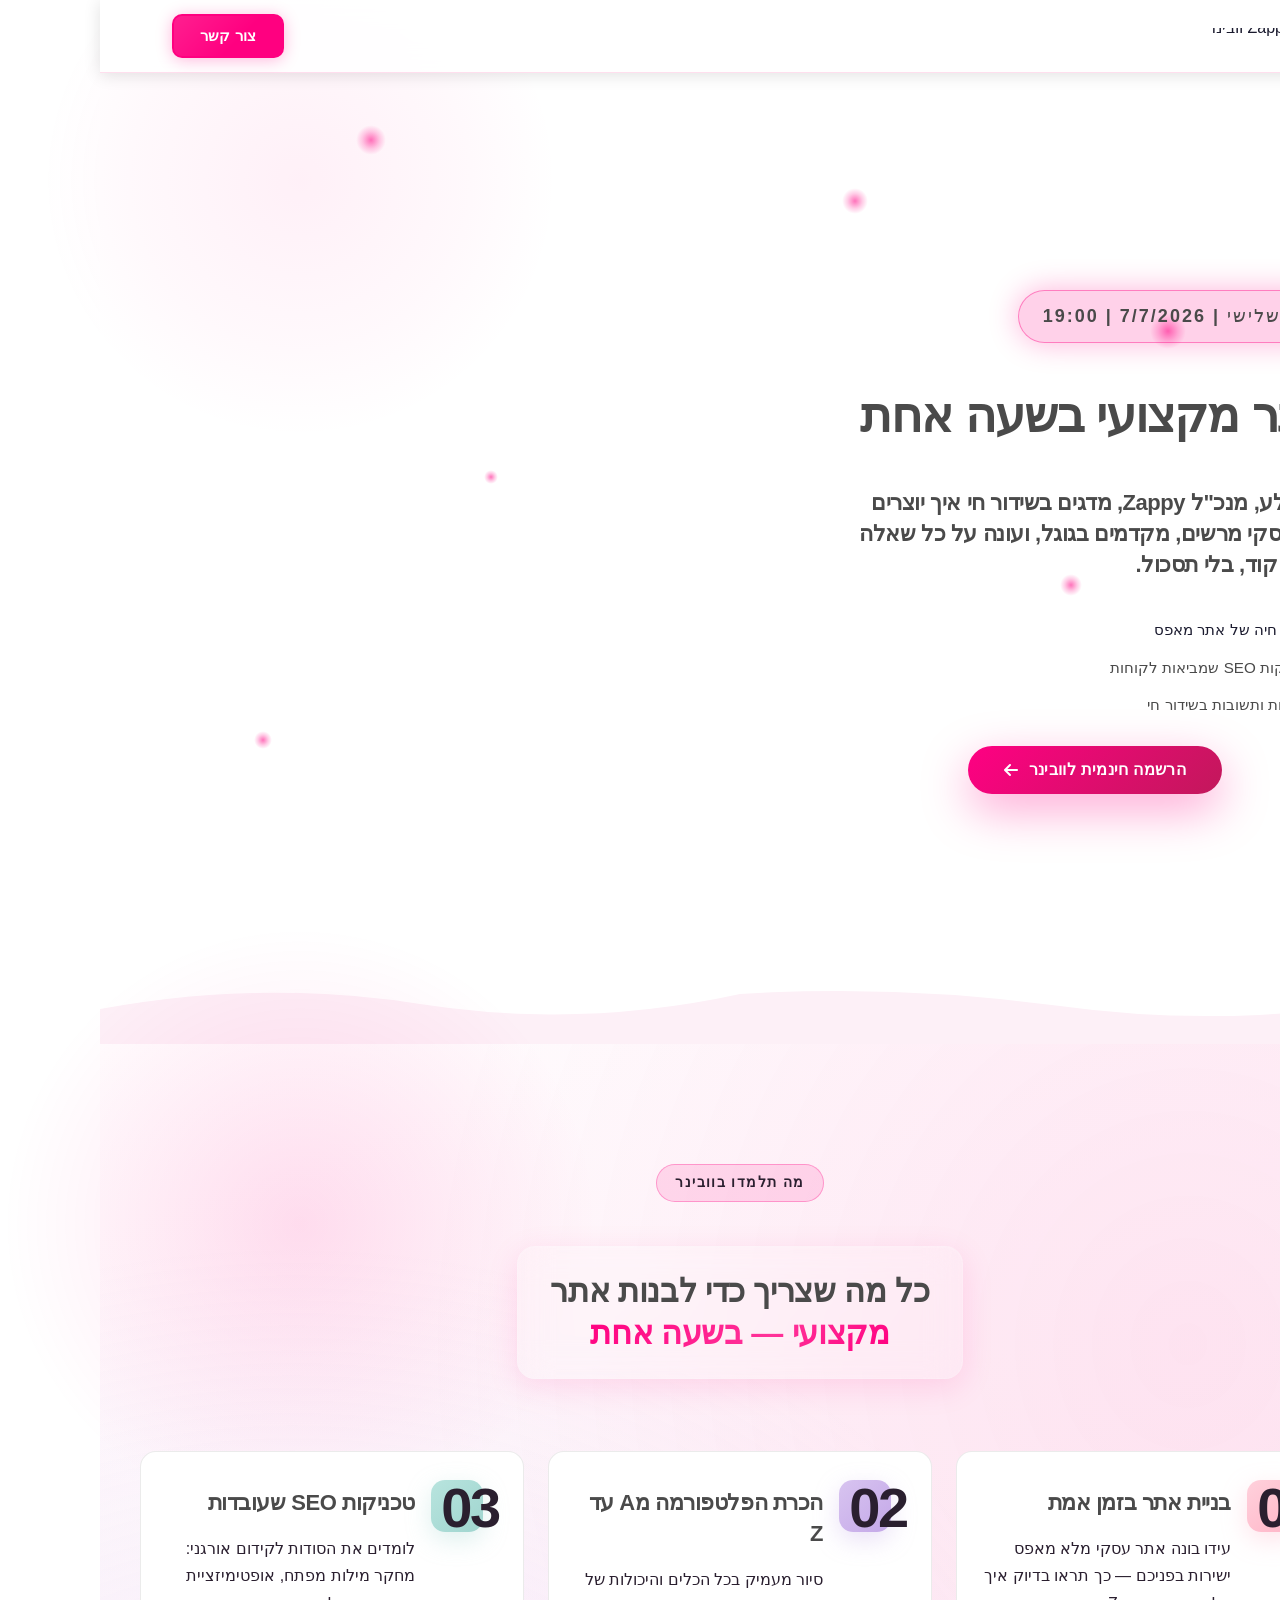
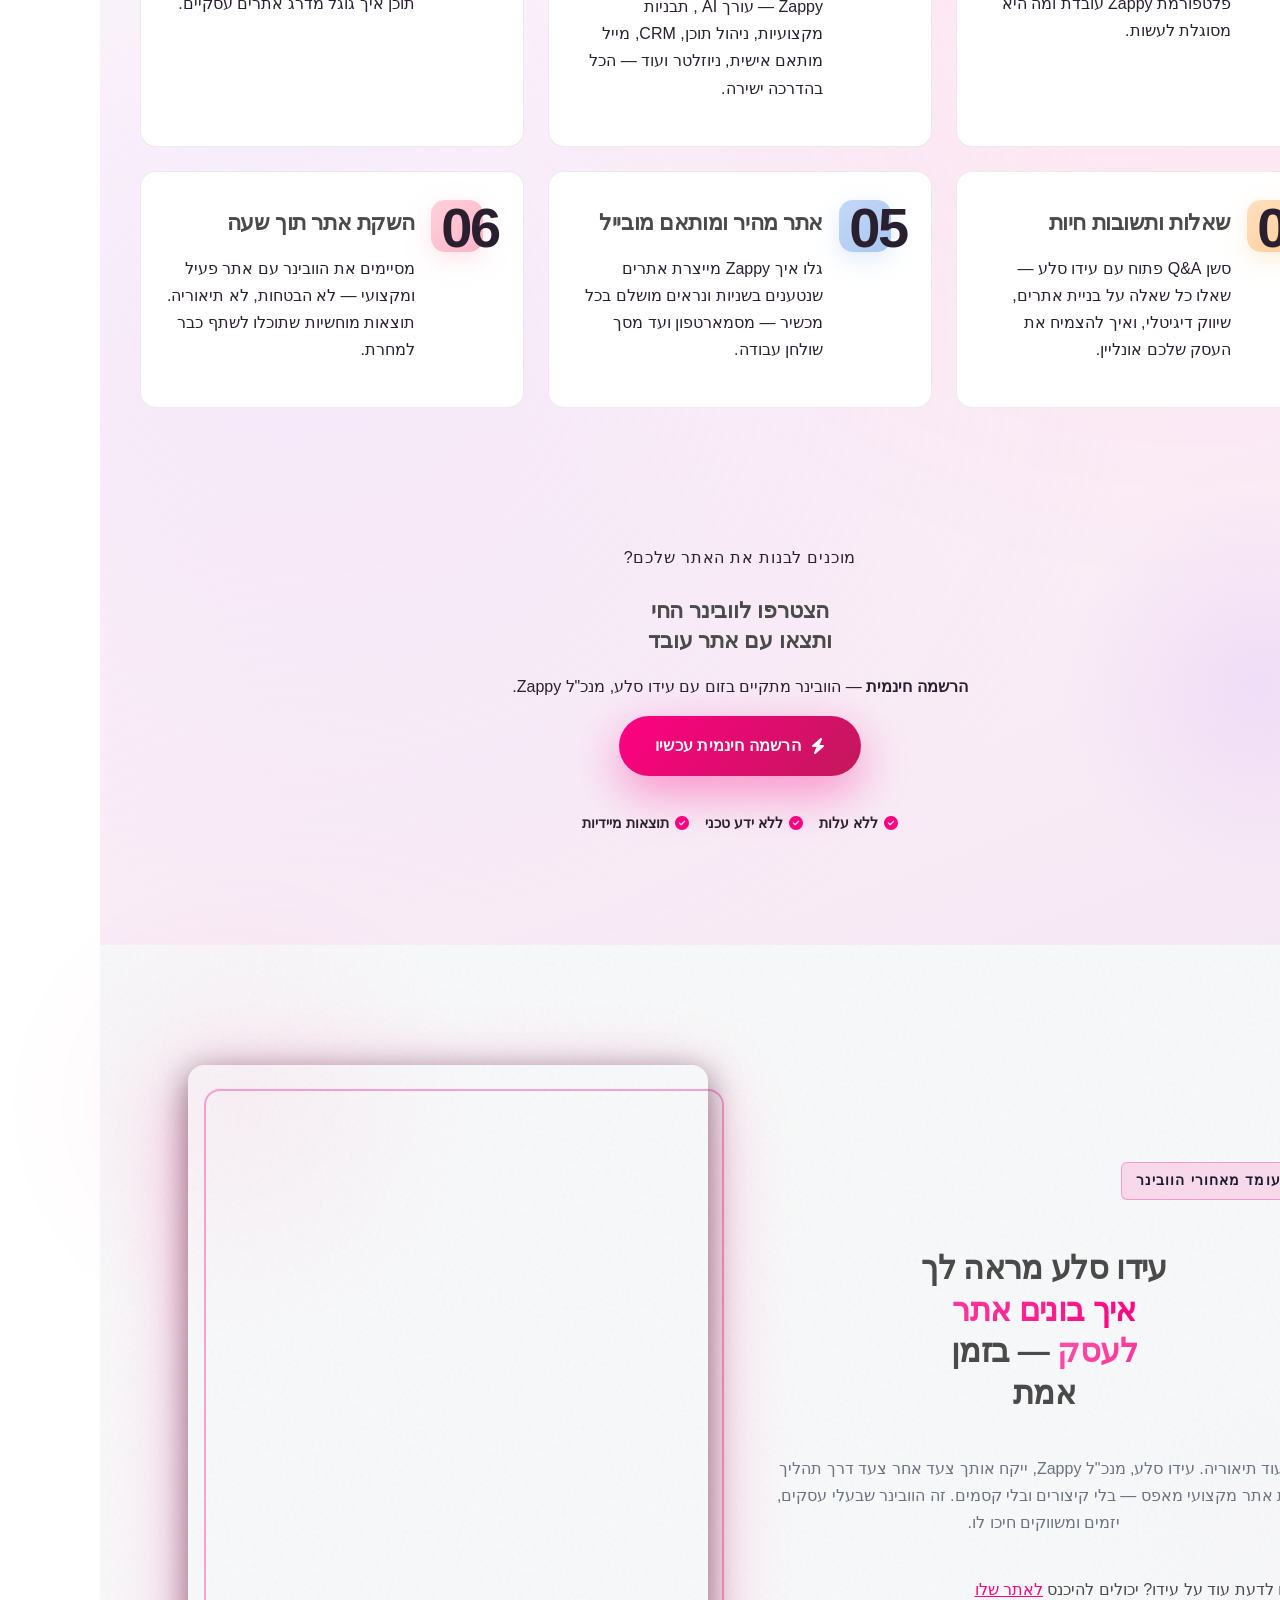
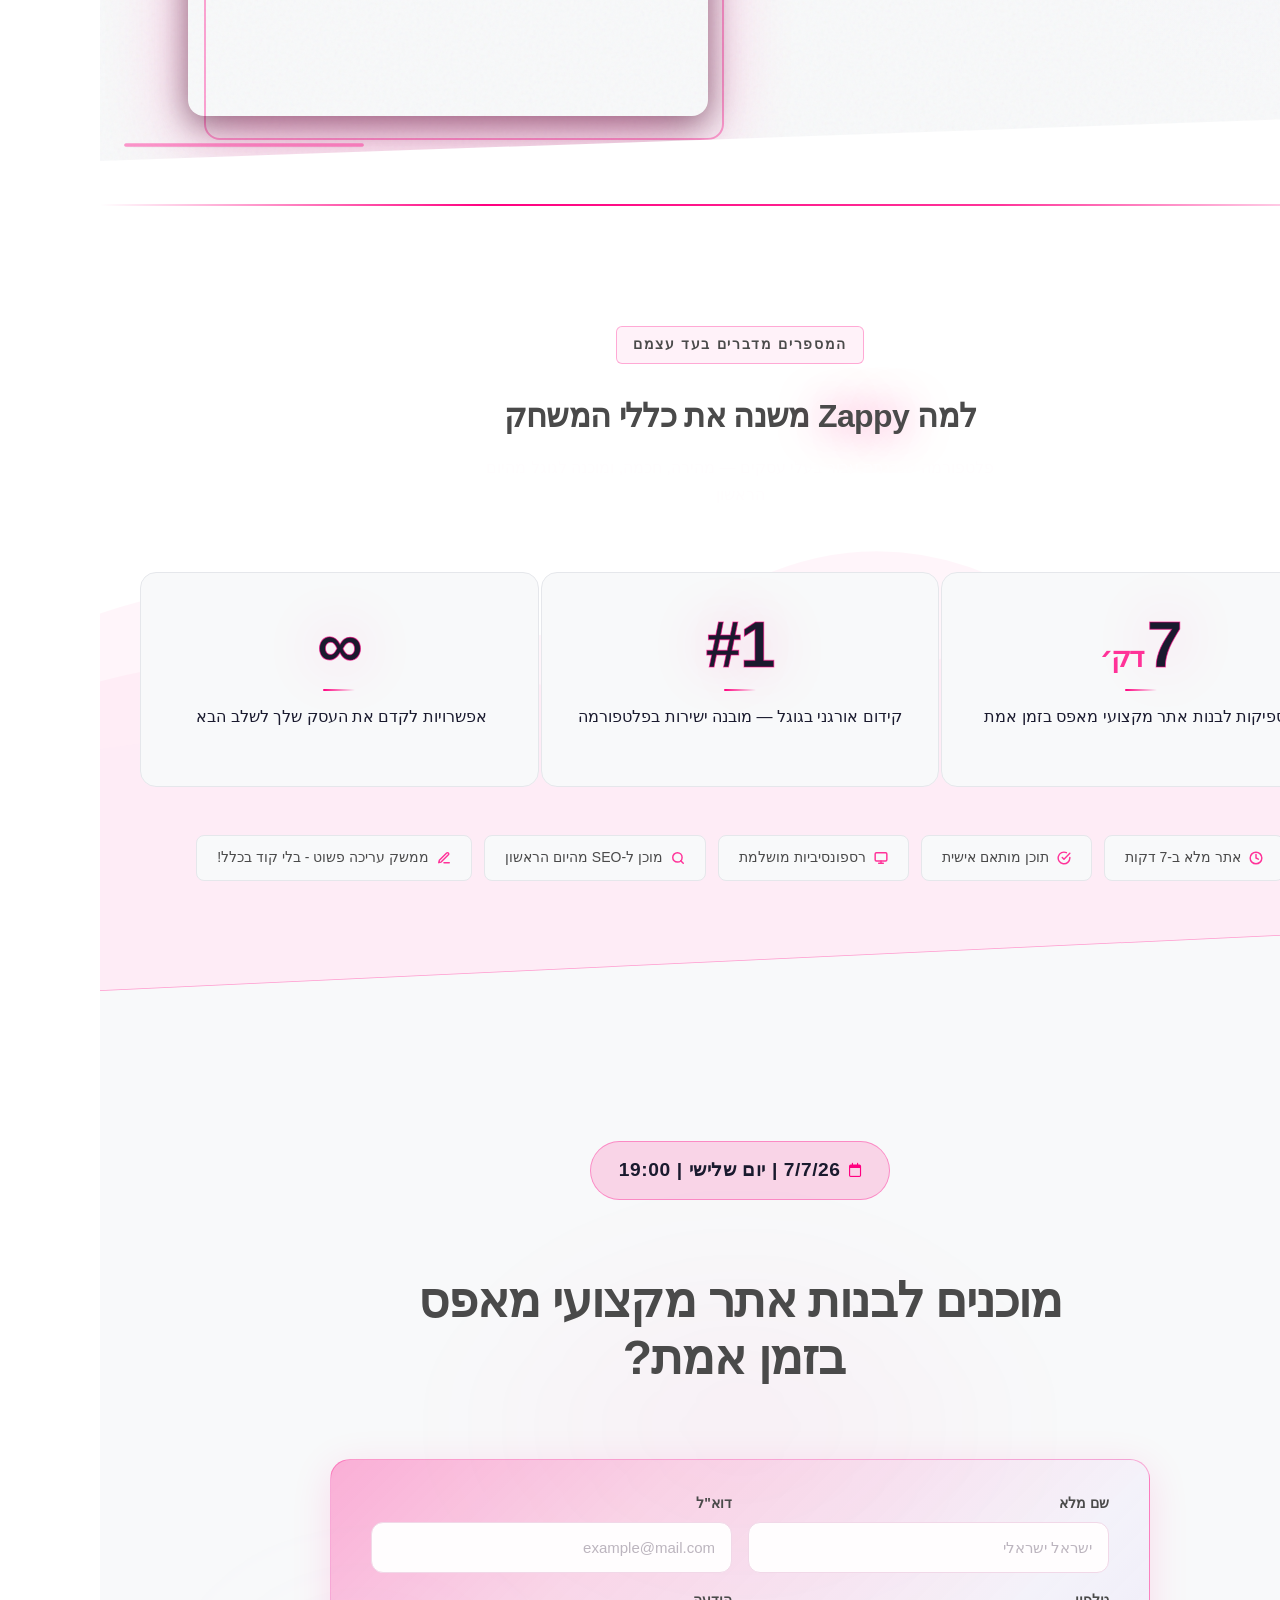
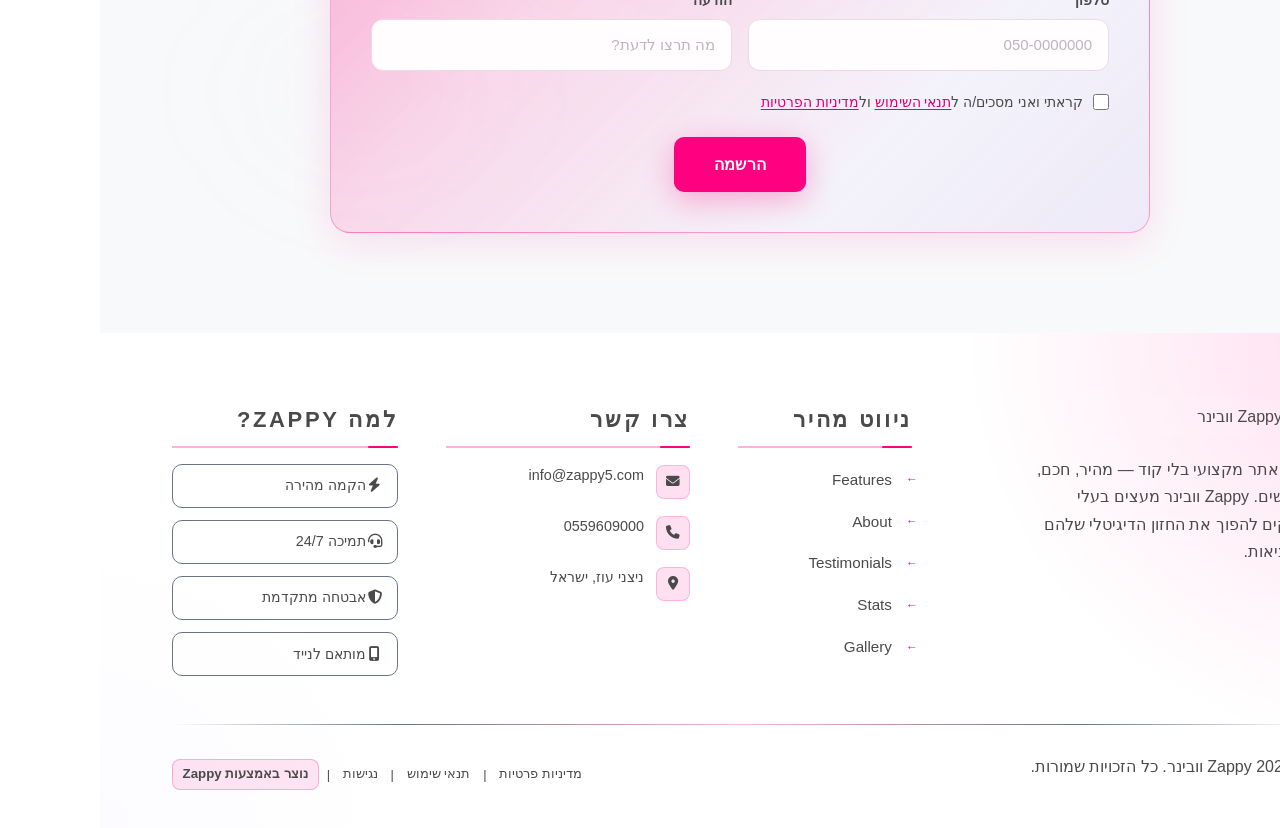
==== commit 697a3d4c: "Background sync: Progressive GitHub Sync" ====
--- a/index.html
+++ b/index.html
@@ -1748,7 +1748,7 @@
   <div class="index-hero-container">
     <!-- Text Column (Right) -->
     <div class="index-hero-text-col" style="animation: zappy-fade-in 0.9s 0.2s ease forwards;">
-      <p style="text-align: center; box-sizing: border-box; max-width: none; width: auto; display: block;" data-zappy-text-width="custom"><span style="font-size: 18px; letter-spacing: 2px; text-transform: uppercase; background-color: rgba(255, 0, 131, 0.18); padding: 10px 24px; border-radius: 100px; border: 1px solid rgba(255, 0, 131, 0.4); display: inline-block; animation: 2s ease-in-out 0s infinite normal none running hero-date-pulse; box-shadow: rgba(255, 0, 131, 0.3) 0px 0px 30px; color: #4a4a4a !important">יום שלישי&nbsp;<b>|</b>&nbsp;<b>30/6/2026 | 19:00</b></span></p><h1 class="index-hero-h1" style="color: rgb(74, 74, 74);">אתר מקצועי בשעה אחת</h1>
+      <p style="text-align: center; box-sizing: border-box; max-width: none; width: auto; display: block;" data-zappy-text-width="custom"><span style="font-size: 18px; letter-spacing: 2px; text-transform: uppercase; background-color: rgba(255, 0, 131, 0.18); padding: 10px 24px; border-radius: 100px; border: 1px solid rgba(255, 0, 131, 0.4); display: inline-block; animation: 2s ease-in-out 0s infinite normal none running hero-date-pulse; box-shadow: rgba(255, 0, 131, 0.3) 0px 0px 30px; color: #4a4a4a !important">יום שלישי&nbsp;<b>|</b>&nbsp;<b>7/7/2026 | 19:00</b></span></p><h1 class="index-hero-h1" style="color: rgb(74, 74, 74);">אתר מקצועי בשעה אחת</h1>
       <h3 class="index-hero-subtitle" style="color: rgb(74, 74, 74);">עידו סלע, מנכ"ל Zappy, מדגים בשידור חי איך יוצרים אתר עסקי מרשים, מקדמים בגוגל, ועונה על כל שאלה — בלי קוד, בלי תסכול.</h3>
       <ul class="index-hero-bullets" ><li><span class="index-hero-bullet-icon" aria-hidden="true"><svg data-element-type="icon" data-icon-type="svg" width="18" height="18" viewBox="0 0 18 18" fill="none" xmlns="http://www.w3.org/2000/svg" style="cursor: pointer;"><circle cx="9" cy="9" r="9" fill="#FF0080" fill-opacity="0.15"></circle><path d="M5 9.5L7.5 12L13 6.5" stroke="#FF0080" stroke-width="2" stroke-linecap="round" stroke-linejoin="round"></path></svg></span><span>בנייה חיה של אתר מאפס</span></li><li><span class="index-hero-bullet-icon" aria-hidden="true"><svg data-element-type="icon" data-icon-type="svg" width="18" height="18" viewBox="0 0 18 18" fill="none" xmlns="http://www.w3.org/2000/svg" style="cursor: pointer;"><circle cx="9" cy="9" r="9" fill="#FF0080" fill-opacity="0.15"></circle><path d="M5 9.5L7.5 12L13 6.5" stroke="#FF0080" stroke-width="2" stroke-linecap="round" stroke-linejoin="round"></path></svg></span><span><span style="color: #4a4a4a !important">טכניקות SEO שמביאות לקוחות</span></span></li><li><span class="index-hero-bullet-icon" aria-hidden="true"><svg data-element-type="icon" data-icon-type="svg" width="18" height="18" viewBox="0 0 18 18" fill="none" xmlns="http://www.w3.org/2000/svg" style="cursor: pointer;"><circle cx="9" cy="9" r="9" fill="#FF0080" fill-opacity="0.15"></circle><path d="M5 9.5L7.5 12L13 6.5" stroke="#FF0080" stroke-width="2" stroke-linecap="round" stroke-linejoin="round"></path></svg></span><span><span style="color: #4a4a4a !important">שאלות ותשובות בשידור חי</span></span></li></ul>
       <div class="index-hero-ctas" style="text-align: center !important; display: flex !important; justify-content: center !important; align-items: flex-start !important; width: 100% !important;">
@@ -2040,7 +2040,7 @@
     <div class="index-cta-section__header">
       <div class="index-cta-section__date-badge" style="font-size: 1.2rem; padding: 12px 28px;">
         <i class="fa-regular fa-calendar" aria-hidden="true" data-element-type="icon" data-element-id="icon-1781169572248-8ce1ez7h5" data-icon-type="fontawesome" style="cursor: pointer;"></i>
-        <span style="color: rgb(26, 26, 46); text-align: center;" data-zappy-text-width="custom">30/6/26 | יום שלישי | 19:00</span>
+        <span style="color: rgb(26, 26, 46); text-align: center;" data-zappy-text-width="custom">7/7/26 | יום שלישי | 19:00</span>
       </div>
       <h2 class="index-cta-section__title" style="color: #4A4A4A;"></h2><h1 style="color: #4A4A4A;">מוכנים לבנות אתר מקצועי מאפס<br>&nbsp;בזמן אמת?</h1>
         </div>
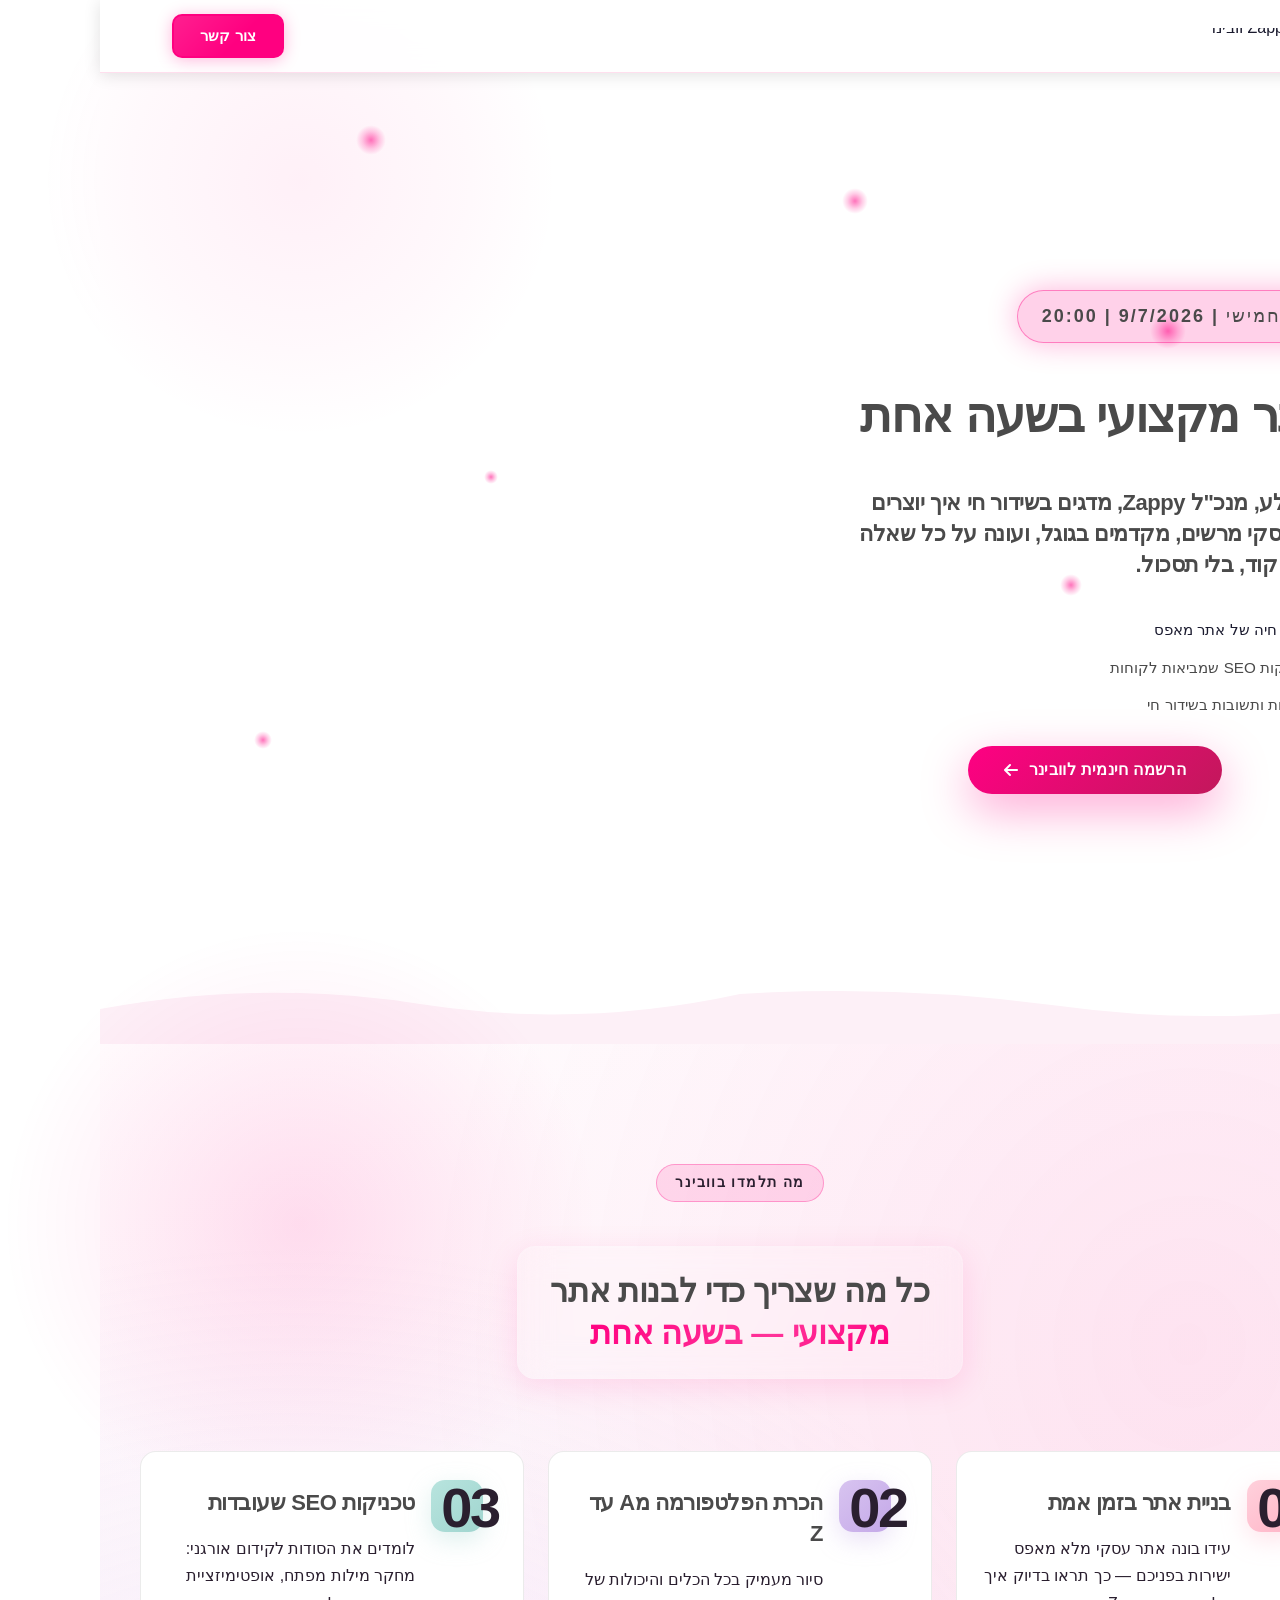
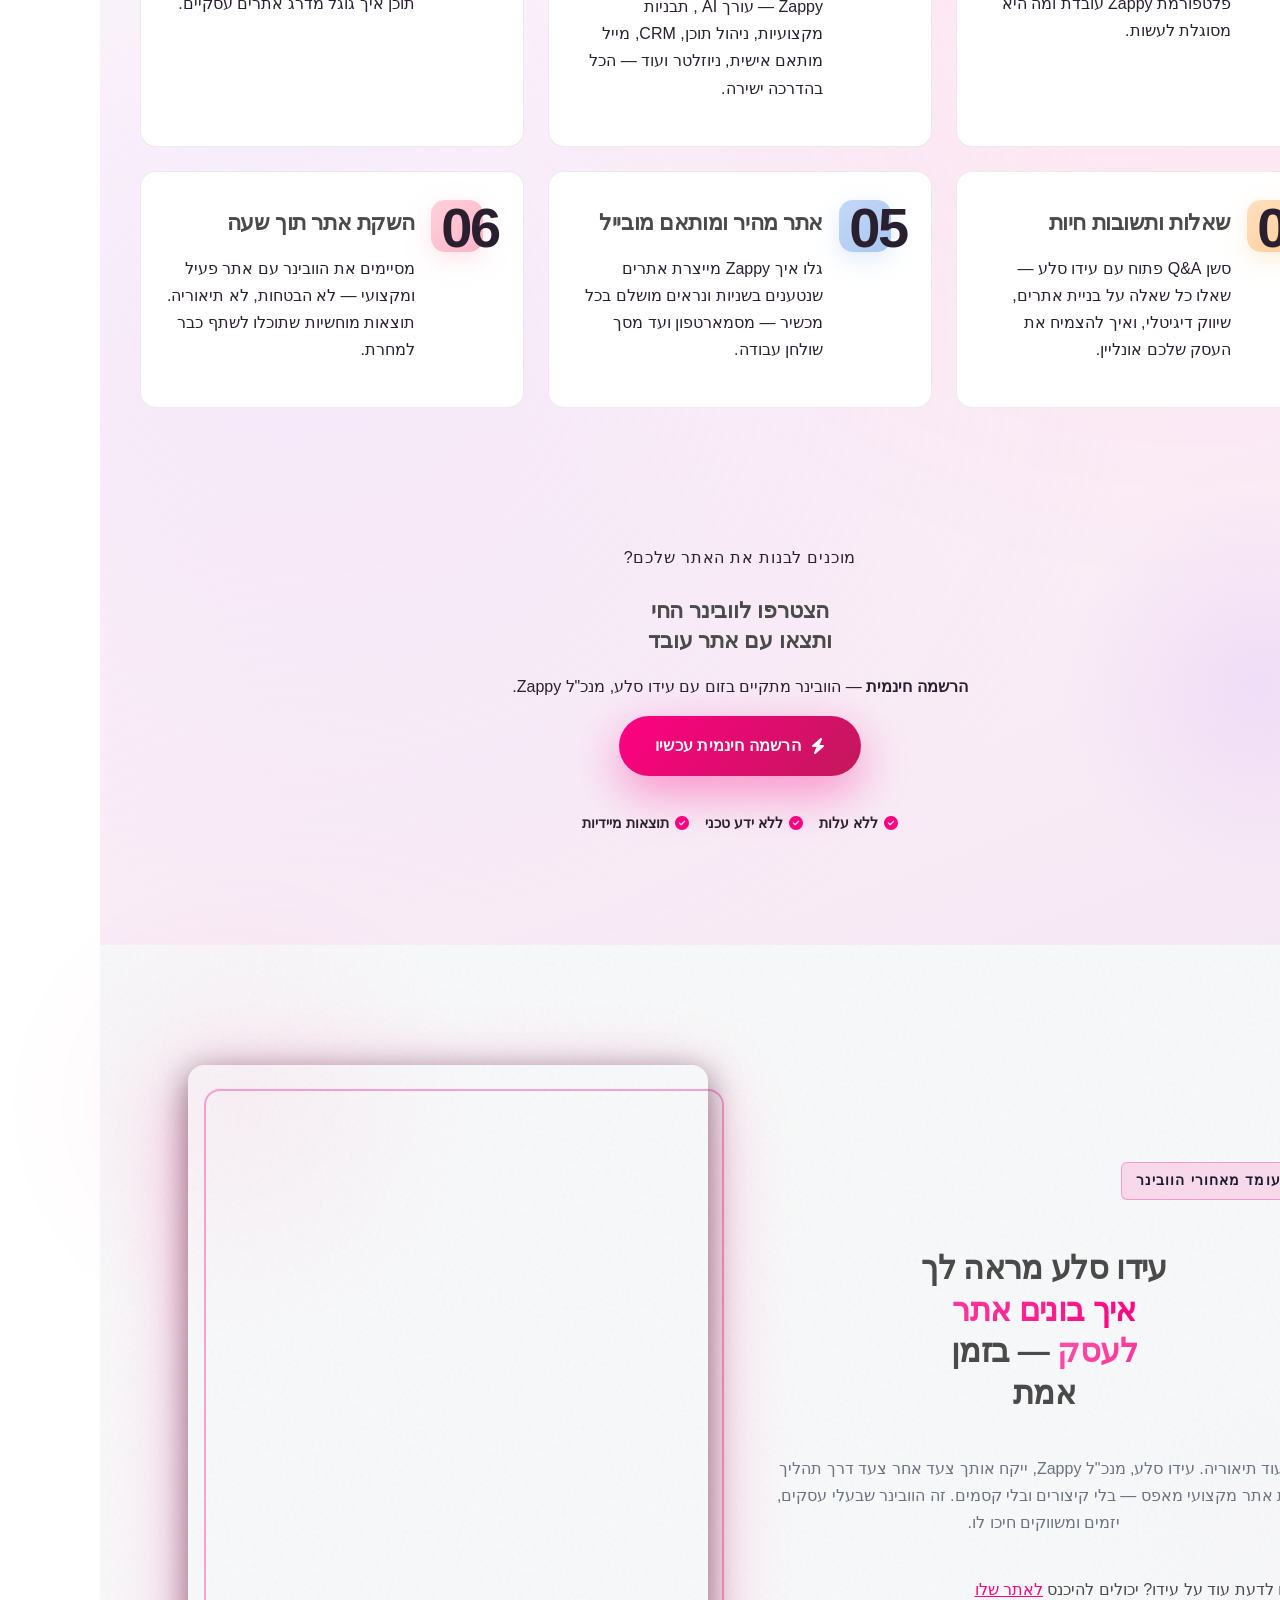
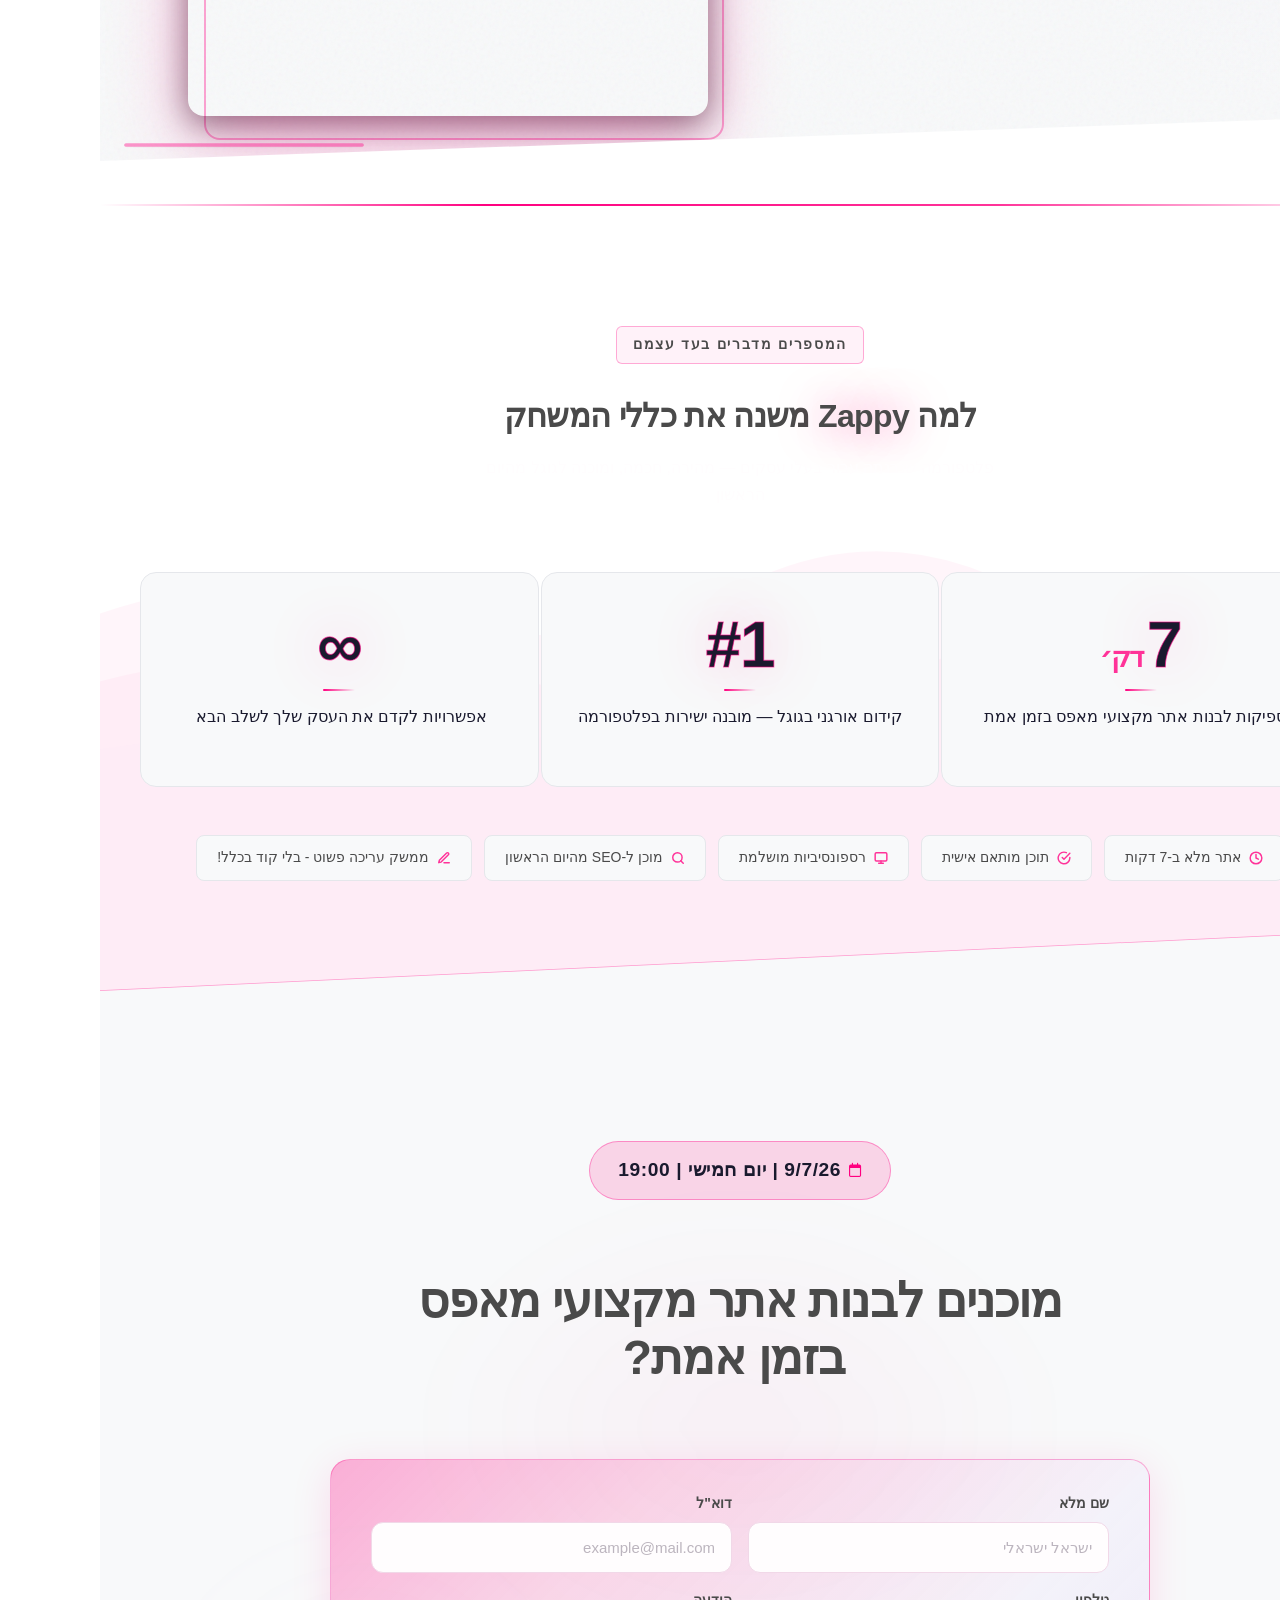
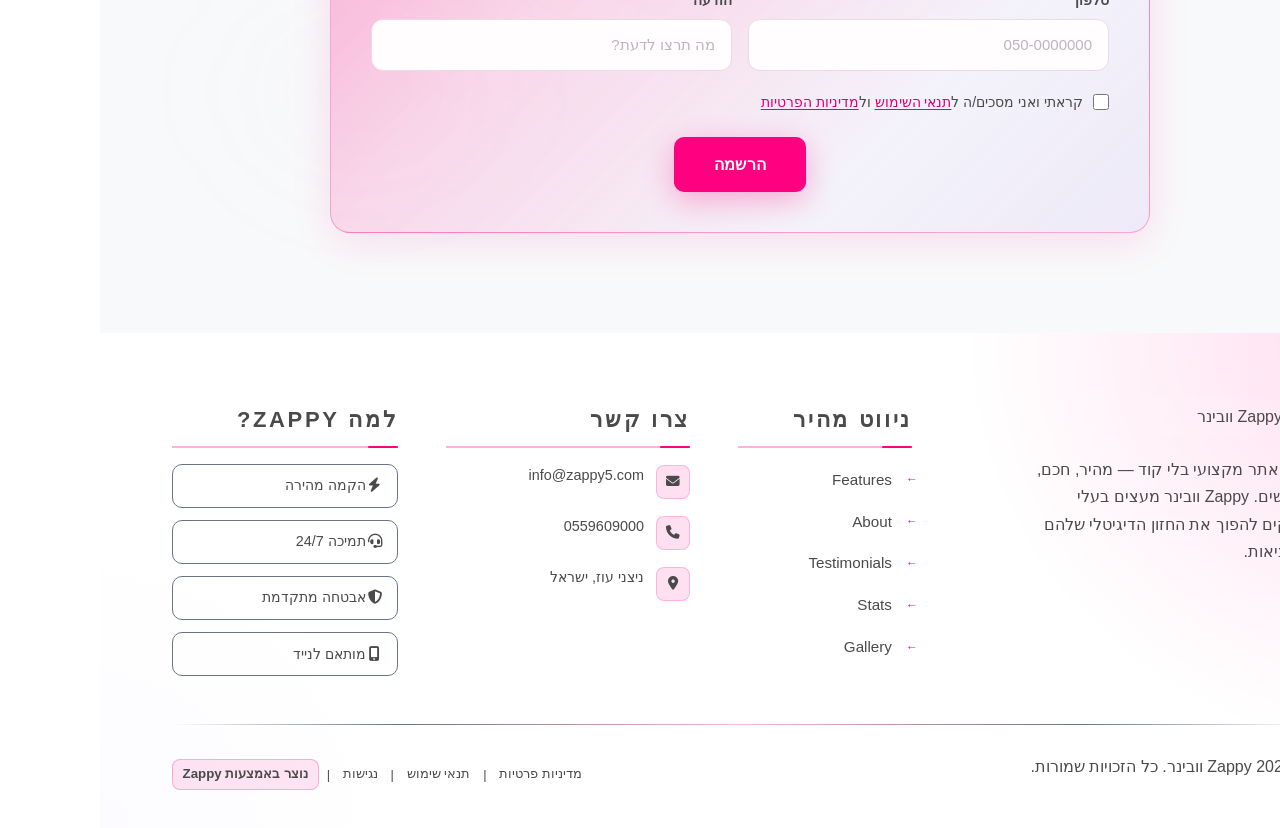
==== commit 51df663c: "Incremental sync: 1 page(s) — update_text" ====
--- a/index.html
+++ b/index.html
@@ -1748,9 +1748,9 @@
   <div class="index-hero-container">
     <!-- Text Column (Right) -->
     <div class="index-hero-text-col" style="animation: zappy-fade-in 0.9s 0.2s ease forwards;">
-      <p style="text-align: center; box-sizing: border-box; max-width: none; width: auto; display: block;" data-zappy-text-width="custom"><span style="font-size: 18px; letter-spacing: 2px; text-transform: uppercase; background-color: rgba(255, 0, 131, 0.18); padding: 10px 24px; border-radius: 100px; border: 1px solid rgba(255, 0, 131, 0.4); display: inline-block; animation: 2s ease-in-out 0s infinite normal none running hero-date-pulse; box-shadow: rgba(255, 0, 131, 0.3) 0px 0px 30px; color: #4a4a4a !important">יום שלישי&nbsp;<b>|</b>&nbsp;<b>7/7/2026 | 19:00</b></span></p><h1 class="index-hero-h1" style="color: rgb(74, 74, 74);">אתר מקצועי בשעה אחת</h1>
+      <p style="text-align: center; box-sizing: border-box; max-width: none; width: auto; display: block;" data-zappy-text-width="custom"><span style="font-size: 18px; letter-spacing: 2px; text-transform: uppercase; background-color: rgba(255, 0, 131, 0.18); padding: 10px 24px; border-radius: 100px; border: 1px solid rgba(255, 0, 131, 0.4); display: inline-block; animation: 2s ease-in-out 0s infinite normal none running hero-date-pulse; box-shadow: rgba(255, 0, 131, 0.3) 0px 0px 30px; color: #4a4a4a !important">יום חמישי&nbsp;<b>|</b>&nbsp;<b>9/7/2026 | 20:00</b></span></p><h1 class="index-hero-h1" style="color: rgb(74, 74, 74);">אתר מקצועי בשעה אחת</h1>
       <h3 class="index-hero-subtitle" style="color: rgb(74, 74, 74);">עידו סלע, מנכ"ל Zappy, מדגים בשידור חי איך יוצרים אתר עסקי מרשים, מקדמים בגוגל, ועונה על כל שאלה — בלי קוד, בלי תסכול.</h3>
-      <ul class="index-hero-bullets" ><li><span class="index-hero-bullet-icon" aria-hidden="true"><svg data-element-type="icon" data-icon-type="svg" width="18" height="18" viewBox="0 0 18 18" fill="none" xmlns="http://www.w3.org/2000/svg" style="cursor: pointer;"><circle cx="9" cy="9" r="9" fill="#FF0080" fill-opacity="0.15"></circle><path d="M5 9.5L7.5 12L13 6.5" stroke="#FF0080" stroke-width="2" stroke-linecap="round" stroke-linejoin="round"></path></svg></span><span>בנייה חיה של אתר מאפס</span></li><li><span class="index-hero-bullet-icon" aria-hidden="true"><svg data-element-type="icon" data-icon-type="svg" width="18" height="18" viewBox="0 0 18 18" fill="none" xmlns="http://www.w3.org/2000/svg" style="cursor: pointer;"><circle cx="9" cy="9" r="9" fill="#FF0080" fill-opacity="0.15"></circle><path d="M5 9.5L7.5 12L13 6.5" stroke="#FF0080" stroke-width="2" stroke-linecap="round" stroke-linejoin="round"></path></svg></span><span><span style="color: #4a4a4a !important">טכניקות SEO שמביאות לקוחות</span></span></li><li><span class="index-hero-bullet-icon" aria-hidden="true"><svg data-element-type="icon" data-icon-type="svg" width="18" height="18" viewBox="0 0 18 18" fill="none" xmlns="http://www.w3.org/2000/svg" style="cursor: pointer;"><circle cx="9" cy="9" r="9" fill="#FF0080" fill-opacity="0.15"></circle><path d="M5 9.5L7.5 12L13 6.5" stroke="#FF0080" stroke-width="2" stroke-linecap="round" stroke-linejoin="round"></path></svg></span><span><span style="color: #4a4a4a !important">שאלות ותשובות בשידור חי</span></span></li></ul>
+      <ul class="index-hero-bullets" style=""><li><span class="index-hero-bullet-icon" aria-hidden="true"><svg data-element-type="icon" data-icon-type="svg" width="18" height="18" viewBox="0 0 18 18" fill="none" xmlns="http://www.w3.org/2000/svg" style="cursor: pointer;"><circle cx="9" cy="9" r="9" fill="#FF0080" fill-opacity="0.15"></circle><path d="M5 9.5L7.5 12L13 6.5" stroke="#FF0080" stroke-width="2" stroke-linecap="round" stroke-linejoin="round"></path></svg></span><span>בנייה חיה של אתר מאפס</span></li><li><span class="index-hero-bullet-icon" aria-hidden="true"><svg data-element-type="icon" data-icon-type="svg" width="18" height="18" viewBox="0 0 18 18" fill="none" xmlns="http://www.w3.org/2000/svg" style="cursor: pointer;"><circle cx="9" cy="9" r="9" fill="#FF0080" fill-opacity="0.15"></circle><path d="M5 9.5L7.5 12L13 6.5" stroke="#FF0080" stroke-width="2" stroke-linecap="round" stroke-linejoin="round"></path></svg></span><span><span style="color: #4a4a4a !important">טכניקות SEO שמביאות לקוחות</span></span></li><li><span class="index-hero-bullet-icon" aria-hidden="true"><svg data-element-type="icon" data-icon-type="svg" width="18" height="18" viewBox="0 0 18 18" fill="none" xmlns="http://www.w3.org/2000/svg" style="cursor: pointer;"><circle cx="9" cy="9" r="9" fill="#FF0080" fill-opacity="0.15"></circle><path d="M5 9.5L7.5 12L13 6.5" stroke="#FF0080" stroke-width="2" stroke-linecap="round" stroke-linejoin="round"></path></svg></span><span><span style="color: #4a4a4a !important">שאלות ותשובות בשידור חי</span></span></li></ul>
       <div class="index-hero-ctas" style="text-align: center !important; display: flex !important; justify-content: center !important; align-items: flex-start !important; width: 100% !important;">
         <a href="#cta" class="index-hero-btn-primary btn btn-primary" data-element-type="button" data-element-id="btn-1779356434802-mfqy1l9o9" data-native-element="true" style="color: rgb(255, 255, 255) !important; outline: none; border-color: transparent !important; background-color: transparent !important; background-image: linear-gradient(135deg, rgb(255, 0, 131), rgb(194, 24, 91)) !important;">הרשמה חינמית לוובינר <i class="fa-solid fa-arrow-left"></i></a>
         
@@ -1902,7 +1902,7 @@
   </div>
 </section>
 
-<section data-band-index="2" id="about" class="index-about-section" data-layout-spec="בית-about" dir="rtl" >
+<section data-band-index="2" id="about" class="index-about-section" data-layout-spec="בית-about" dir="rtl" style="">
   <!-- Decorative background blobs -->
   <div class="about-blob about-blob-1" aria-hidden="true"></div>
   <div class="about-blob about-blob-2" aria-hidden="true"></div>
@@ -1948,55 +1948,55 @@
 
 
 
-<section data-band-index="4" id="stats" class="index-stats-section" data-layout-spec="בית-stats" dir="rtl" >
+<section data-band-index="4" id="stats" class="index-stats-section" data-layout-spec="בית-stats" dir="rtl" style="">
   <!-- Background signal-wave texture -->
-  <div class="index-stats-section__bg-texture" aria-hidden="true" >
-    <svg data-no-icon-edit="true" aria-hidden="true" viewBox="0 0 1200 600" preserveAspectRatio="none" xmlns="http://www.w3.org/2000/svg" class="index-stats-section__wave-svg" >
+  <div class="index-stats-section__bg-texture" aria-hidden="true" style="">
+    <svg data-no-icon-edit="true" aria-hidden="true" viewBox="0 0 1200 600" preserveAspectRatio="none" xmlns="http://www.w3.org/2000/svg" class="index-stats-section__wave-svg" style="">
       <path d="M0,300 Q150,260 300,300 T600,280 T900,300 T1200,270 L1200,600 L0,600 Z" fill="rgba(255,0,131,0.04)"></path>
       <path d="M0,350 Q200,310 400,350 T800,330 T1200,350 L1200,600 L0,600 Z" fill="rgba(255,0,131,0.03)"></path>
       <path d="M0,400 Q250,370 500,400 T1000,380 T1200,400 L1200,600 L0,600 Z" fill="rgba(217,199,255,0.03)"></path>
     </svg>
   </div>
 
-  <div class="index-stats-section__container" >
+  <div class="index-stats-section__container" style="">
     <!-- Centered title area -->
     <div class="index-stats-section__header">
-      <p><span class="index-stats-section__eyebrow" >המספרים מדברים בעד עצמם</span>
-      </p><h2 class="index-stats-section__title" style="color: #4A4A4A;">למה <span class="index-stats-section__title-accent" >Zappy</span> משנה את כללי המשחק</h2>
+      <p><span class="index-stats-section__eyebrow" style="">המספרים מדברים בעד עצמם</span>
+      </p><h2 class="index-stats-section__title" style="color: #4A4A4A;">למה <span class="index-stats-section__title-accent" style="">Zappy</span> משנה את כללי המשחק</h2>
       <p class="index-stats-section__subtitle" style="color: rgb(255, 253, 254) !important;">פלטפורמה שנבנתה עבור בעלי עסקים — מהירה, חכמה, ומוכנה לגוגל מהיום הראשון</p>
     </div>
 
     <!-- Four-column metrics row -->
     <div class="index-stats-section__metrics zappy-preserve-css-grid" id="zappy-auto-grid-1781169572304-54670n" data-zappy-auto-grid="true" data-original-item-width="399" data-original-gap="2px" style="--zappy-grid-cols: repeat(3, minmax(0, 1fr)); display: grid; align-items: stretch !important; grid-template-columns: repeat(3, minmax(0, 1fr));" data-zappy-explicit-columns="true">
-      <article class="index-stats-section__metric" data-grid-item-index="0" >
-        <div class="index-stats-section__metric-number" >7<span class="index-stats-section__metric-unit" style="color: var(--secondary);">דק׳</span></div>
-        <div class="index-stats-section__metric-divider" aria-hidden="true" ></div>
+      <article class="index-stats-section__metric" data-grid-item-index="0" style="">
+        <div class="index-stats-section__metric-number" style="">7<span class="index-stats-section__metric-unit" style="color: var(--secondary);">דק׳</span></div>
+        <div class="index-stats-section__metric-divider" aria-hidden="true" style=""></div>
         <p class="index-stats-section__metric-label" style="color: var(--text-dark);">מספיקות לבנות אתר מקצועי מאפס בזמן אמת</p>
       </article>
       
-      <article class="index-stats-section__metric" data-grid-item-index="1" >
-        <div class="index-stats-section__metric-number" >#1</div>
-        <div class="index-stats-section__metric-divider" aria-hidden="true" ></div>
+      <article class="index-stats-section__metric" data-grid-item-index="1" style="">
+        <div class="index-stats-section__metric-number" style="">#1</div>
+        <div class="index-stats-section__metric-divider" aria-hidden="true" style=""></div>
         <p class="index-stats-section__metric-label" style="color: var(--text-dark);">קידום אורגני בגוגל — מובנה ישירות בפלטפורמה</p>
       </article>
-      <article class="index-stats-section__metric" data-grid-item-index="2" >
-        <div class="index-stats-section__metric-number" >∞</div>
-        <div class="index-stats-section__metric-divider" aria-hidden="true" ></div>
+      <article class="index-stats-section__metric" data-grid-item-index="2" style="">
+        <div class="index-stats-section__metric-number" style="">∞</div>
+        <div class="index-stats-section__metric-divider" aria-hidden="true" style=""></div>
         <p class="index-stats-section__metric-label" style="color: var(--text-dark);">אפשרויות לקדם את העסק שלך לשלב הבא&nbsp;</p>
       </article>
     </div>
 
     <!-- Trust badges row -->
-    <div class="index-stats-section__badges" >
-      <span class="index-stats-section__badge" >
+    <div class="index-stats-section__badges" style="">
+      <span class="index-stats-section__badge" style="">
         <svg data-element-type="icon" data-icon-type="svg" xmlns="http://www.w3.org/2000/svg" width="14" height="14" viewBox="0 0 24 24" fill="none" stroke="currentColor" stroke-width="2.5" stroke-linecap="round" stroke-linejoin="round" aria-hidden="true" style="cursor: pointer;"><circle cx="12" cy="12" r="10"></circle><polyline points="12 6 12 12 16 14"></polyline></svg>
         אתר מלא ב-7 דקות</span>
-      <span class="index-stats-section__badge" >
+      <span class="index-stats-section__badge" style="">
         <svg data-element-type="icon" data-icon-type="svg" xmlns="http://www.w3.org/2000/svg" width="14" height="14" viewBox="0 0 24 24" fill="none" stroke="currentColor" stroke-width="2.5" stroke-linecap="round" stroke-linejoin="round" aria-hidden="true" style="cursor: pointer;"><path d="M22 11.08V12a10 10 0 1 1-5.93-9.14"></path><polyline points="22 4 12 14.01 9 11.01"></polyline></svg>
         
 
 תוכן מותאם אישית</span>
-      <span class="index-stats-section__badge" >
+      <span class="index-stats-section__badge" style="">
         <svg data-element-type="icon" data-icon-type="svg" xmlns="http://www.w3.org/2000/svg" width="14" height="14" viewBox="0 0 24 24" fill="none" stroke="currentColor" stroke-width="2.5" stroke-linecap="round" stroke-linejoin="round" aria-hidden="true" style="cursor: pointer;"><rect x="2" y="3" width="20" height="14" rx="2" ry="2"></rect><line x1="8" y1="21" x2="16" y2="21"></line><line x1="12" y1="17" x2="12" y2="21"></line></svg>
         
 
@@ -2004,11 +2004,11 @@
 
 
       </span>
-      <span class="index-stats-section__badge" >
+      <span class="index-stats-section__badge" style="">
         <svg data-element-type="icon" data-icon-type="svg" xmlns="http://www.w3.org/2000/svg" width="14" height="14" viewBox="0 0 24 24" fill="none" stroke="currentColor" stroke-width="2.5" stroke-linecap="round" stroke-linejoin="round" aria-hidden="true" style="cursor: pointer;"><circle cx="11" cy="11" r="8"></circle><line x1="21" y1="21" x2="16.65" y2="16.65"></line></svg>
         מוכן ל-SEO מהיום הראשון
       </span>
-      <span class="index-stats-section__badge" >
+      <span class="index-stats-section__badge" style="">
         <svg data-element-type="icon" data-icon-type="svg" xmlns="http://www.w3.org/2000/svg" width="14" height="14" viewBox="0 0 24 24" fill="none" stroke="currentColor" stroke-width="2.5" stroke-linecap="round" stroke-linejoin="round" aria-hidden="true"><path d="M12 20h9"></path><path d="M16.5 3.5a2.121 2.121 0 0 1 3 3L7 19l-4 1 1-4L16.5 3.5z"></path></svg>
         
 
@@ -2018,7 +2018,7 @@
   </div>
 
   <!-- Bottom diagonal divider: sweeps upward to reveal bright section below -->
-  <div class="index-stats-section__divider-wrapper" >
+  <div class="index-stats-section__divider-wrapper" style="">
     <svg data-no-icon-edit="true" aria-hidden="true" viewBox="0 0 1200 100" preserveAspectRatio="none" xmlns="http://www.w3.org/2000/svg">
       <!-- Glow line along the cut edge -->
       <line x1="0" y1="70" x2="1200" y2="10" stroke="rgba(255,0,131,0.35)" stroke-width="1.5"></line>
@@ -2032,15 +2032,15 @@
 
 <section data-band-index="6" id="cta" class="index-cta-section" data-layout-spec="בית-cta" dir="rtl" style="min-height: 870.143px !important;">
   <!-- Decorative mesh gradient halo -->
-  <div class="index-cta-section__halo" aria-hidden="true" ></div>
-  <div class="index-cta-section__halo-secondary" aria-hidden="true" ></div>
-
-  <div class="index-cta-section__container" >
+  <div class="index-cta-section__halo" aria-hidden="true" style=""></div>
+  <div class="index-cta-section__halo-secondary" aria-hidden="true" style=""></div>
+
+  <div class="index-cta-section__container" style="">
     <!-- Header block -->
     <div class="index-cta-section__header">
-      <div class="index-cta-section__date-badge" style="font-size: 1.2rem; padding: 12px 28px;">
+      <div class="index-cta-section__date-badge" style="font-size: 1.2rem; padding: 12px 28px; outline: none;">
         <i class="fa-regular fa-calendar" aria-hidden="true" data-element-type="icon" data-element-id="icon-1781169572248-8ce1ez7h5" data-icon-type="fontawesome" style="cursor: pointer;"></i>
-        <span style="color: rgb(26, 26, 46); text-align: center;" data-zappy-text-width="custom">7/7/26 | יום שלישי | 19:00</span>
+        <span style="color: rgb(26, 26, 46); text-align: center;" data-zappy-text-width="custom">9/7/26 | יום חמישי | 19:00</span>
       </div>
       <h2 class="index-cta-section__title" style="color: #4A4A4A;"></h2><h1 style="color: #4A4A4A;">מוכנים לבנות אתר מקצועי מאפס<br>&nbsp;בזמן אמת?</h1>
         </div>
@@ -2049,36 +2049,36 @@
     
 
     <!-- CTA Buttons -->
-    <div class="index-cta-section__cta-group" >
+    <div class="index-cta-section__cta-group" style="">
       
       
     </div>
 
     <!-- Contact Form -->
-    <div class="index-cta-section__form-wrapper" id="contact-form" >
+    <div class="index-cta-section__form-wrapper" id="contact-form" style="">
       <div class="index-cta-section__form-header">
         
         
       </div>
-      <form class="contact-form index-cta-section__form" novalidate="" >
+      <form class="contact-form index-cta-section__form" novalidate="" style="">
         <div class="index-cta-section__form-row zappy-preserve-css-grid" id="zappy-auto-grid-1781169572314-lon6sm" data-zappy-auto-grid="true" data-original-item-width="361" data-original-gap="16px" style="display: grid; --zappy-grid-cols: repeat(2, minmax(0, 1fr)); grid-template-columns: repeat(2, minmax(0, 1fr)); align-items: stretch !important;" data-zappy-explicit-columns="true">
-          <div class="index-cta-section__form-field"  data-grid-item-index="0">
-            <label for="cta-name" class="index-cta-section__form-label" >שם מלא</label>
-            <input type="text" id="cta-name" name="name" class="index-cta-section__form-input" placeholder="ישראל ישראלי" required="true" >
+          <div class="index-cta-section__form-field" style="" data-grid-item-index="0">
+            <label for="cta-name" class="index-cta-section__form-label" style="">שם מלא</label>
+            <input type="text" id="cta-name" name="name" class="index-cta-section__form-input" placeholder="ישראל ישראלי" required="true" style="">
           </div>
-          <div class="index-cta-section__form-field"  data-grid-item-index="1">
-            <label for="cta-email" class="index-cta-section__form-label" >דוא"ל</label>
-            <input type="email" id="cta-email" name="email" class="index-cta-section__form-input" placeholder="example@mail.com" required="true" >
+          <div class="index-cta-section__form-field" style="" data-grid-item-index="1">
+            <label for="cta-email" class="index-cta-section__form-label" style="">דוא"ל</label>
+            <input type="email" id="cta-email" name="email" class="index-cta-section__form-input" placeholder="example@mail.com" required="true" style="">
           </div>
         </div>
         <div class="index-cta-section__form-row zappy-preserve-css-grid" id="zappy-auto-grid-1781169572318-ojzeck" data-zappy-auto-grid="true" data-original-item-width="361" data-original-gap="16px" style="display: grid; --zappy-grid-cols: repeat(2, minmax(0, 1fr)); grid-template-columns: repeat(2, minmax(0, 1fr)); align-items: stretch !important;" data-zappy-explicit-columns="true">
-          <div class="index-cta-section__form-field"  data-grid-item-index="0">
-            <label for="cta-phone" class="index-cta-section__form-label" >טלפון</label>
-            <input type="tel" id="cta-phone" name="phone" class="index-cta-section__form-input" placeholder="050-0000000" required="true" >
+          <div class="index-cta-section__form-field" style="" data-grid-item-index="0">
+            <label for="cta-phone" class="index-cta-section__form-label" style="">טלפון</label>
+            <input type="tel" id="cta-phone" name="phone" class="index-cta-section__form-input" placeholder="050-0000000" required="true" style="">
           </div>
-          <div class="index-cta-section__form-field"  data-grid-item-index="1">
-            <label for="cta-message" class="index-cta-section__form-label" >הודעה</label>
-            <input type="text" id="cta-message" name="message" class="index-cta-section__form-input" placeholder="מה תרצו לדעת?"  required="true">
+          <div class="index-cta-section__form-field" style="" data-grid-item-index="1">
+            <label for="cta-message" class="index-cta-section__form-label" style="">הודעה</label>
+            <input type="text" id="cta-message" name="message" class="index-cta-section__form-input" placeholder="מה תרצו לדעת?" style="" required="true">
           </div>
         </div>
         <div class="privacy-consent">
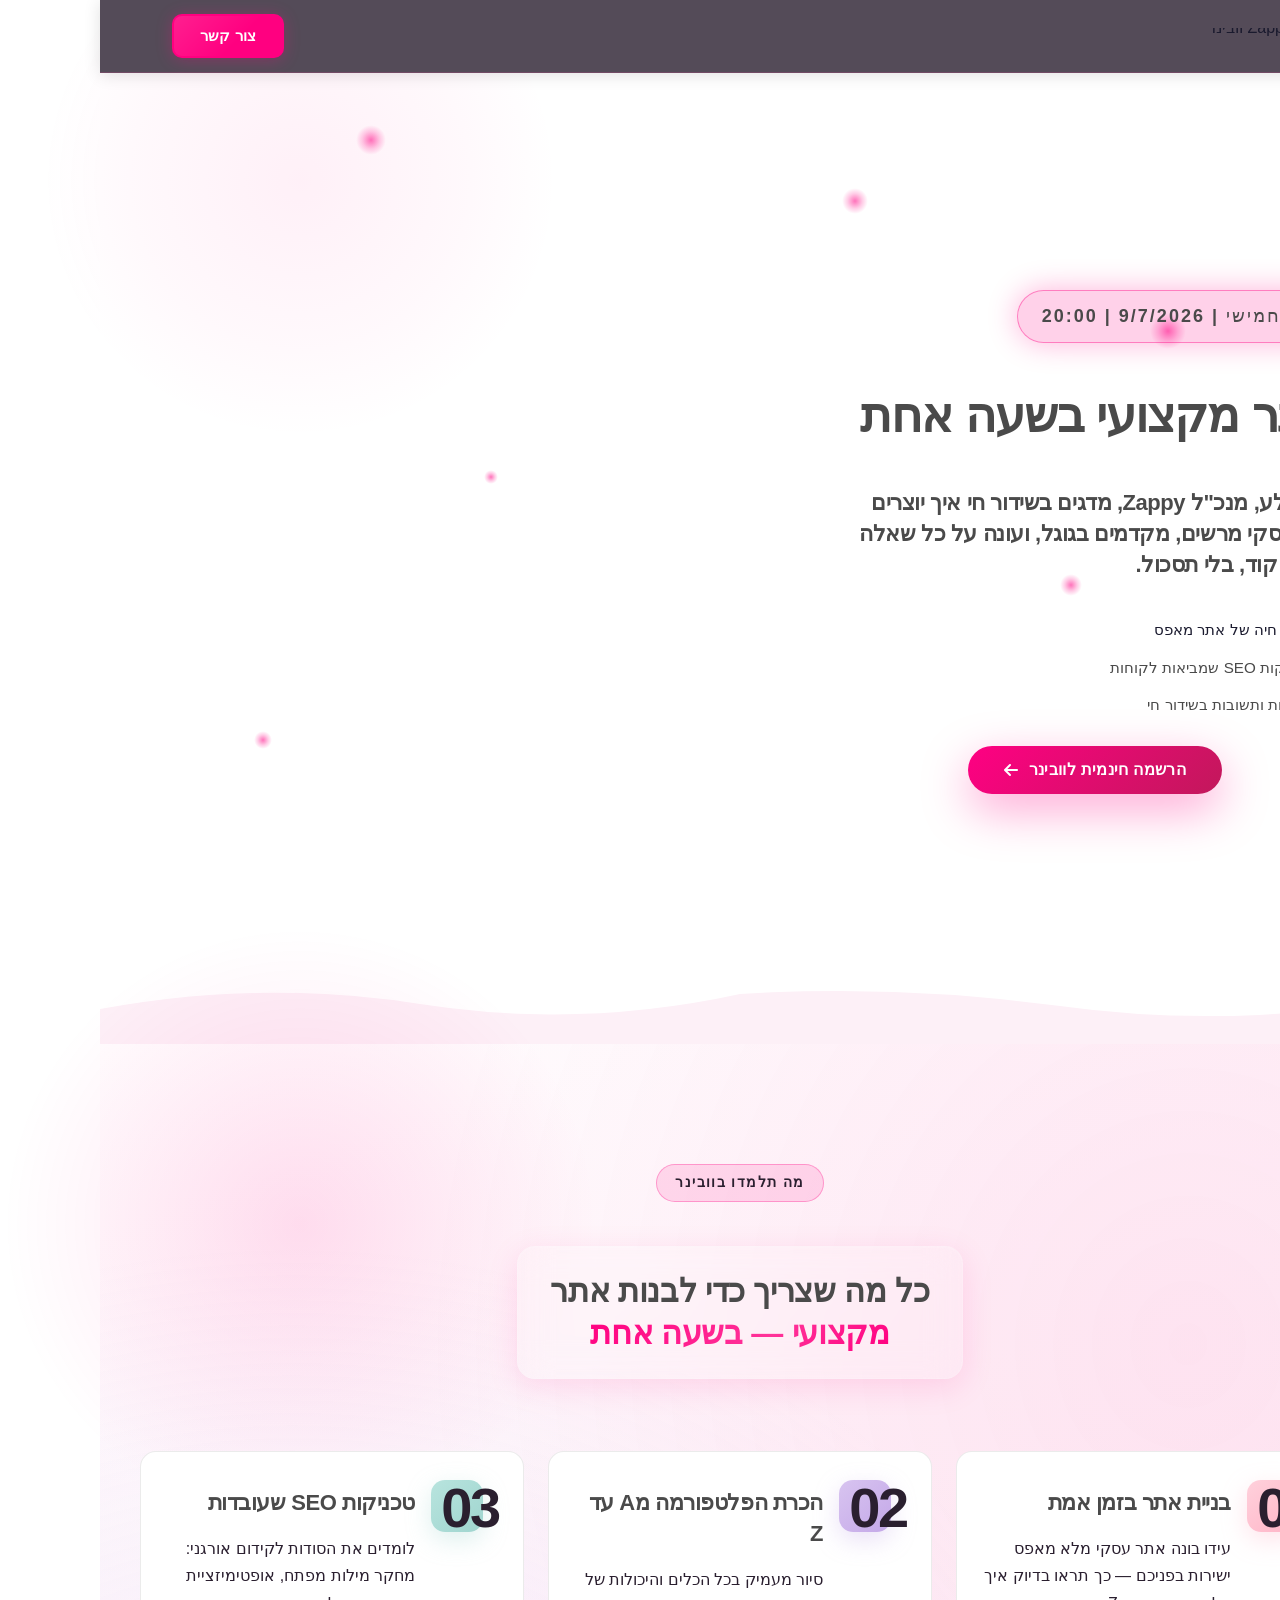
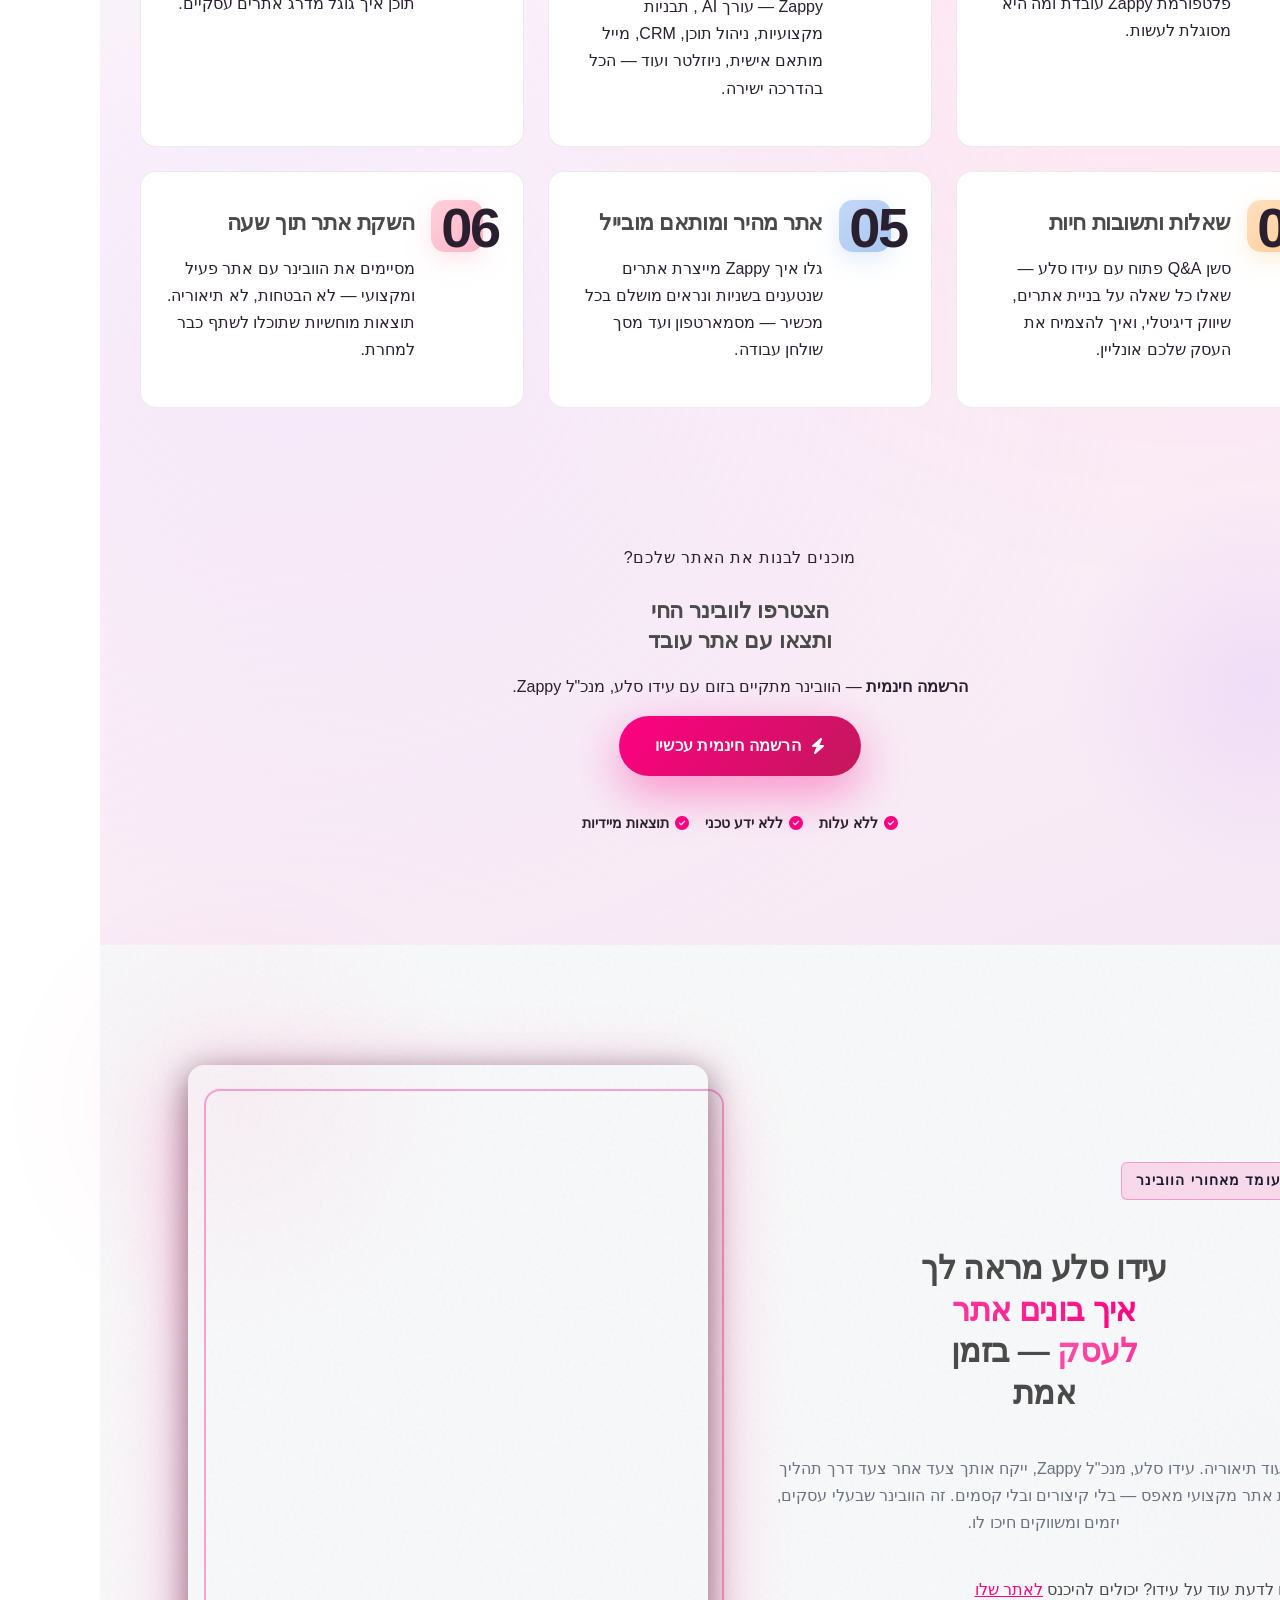
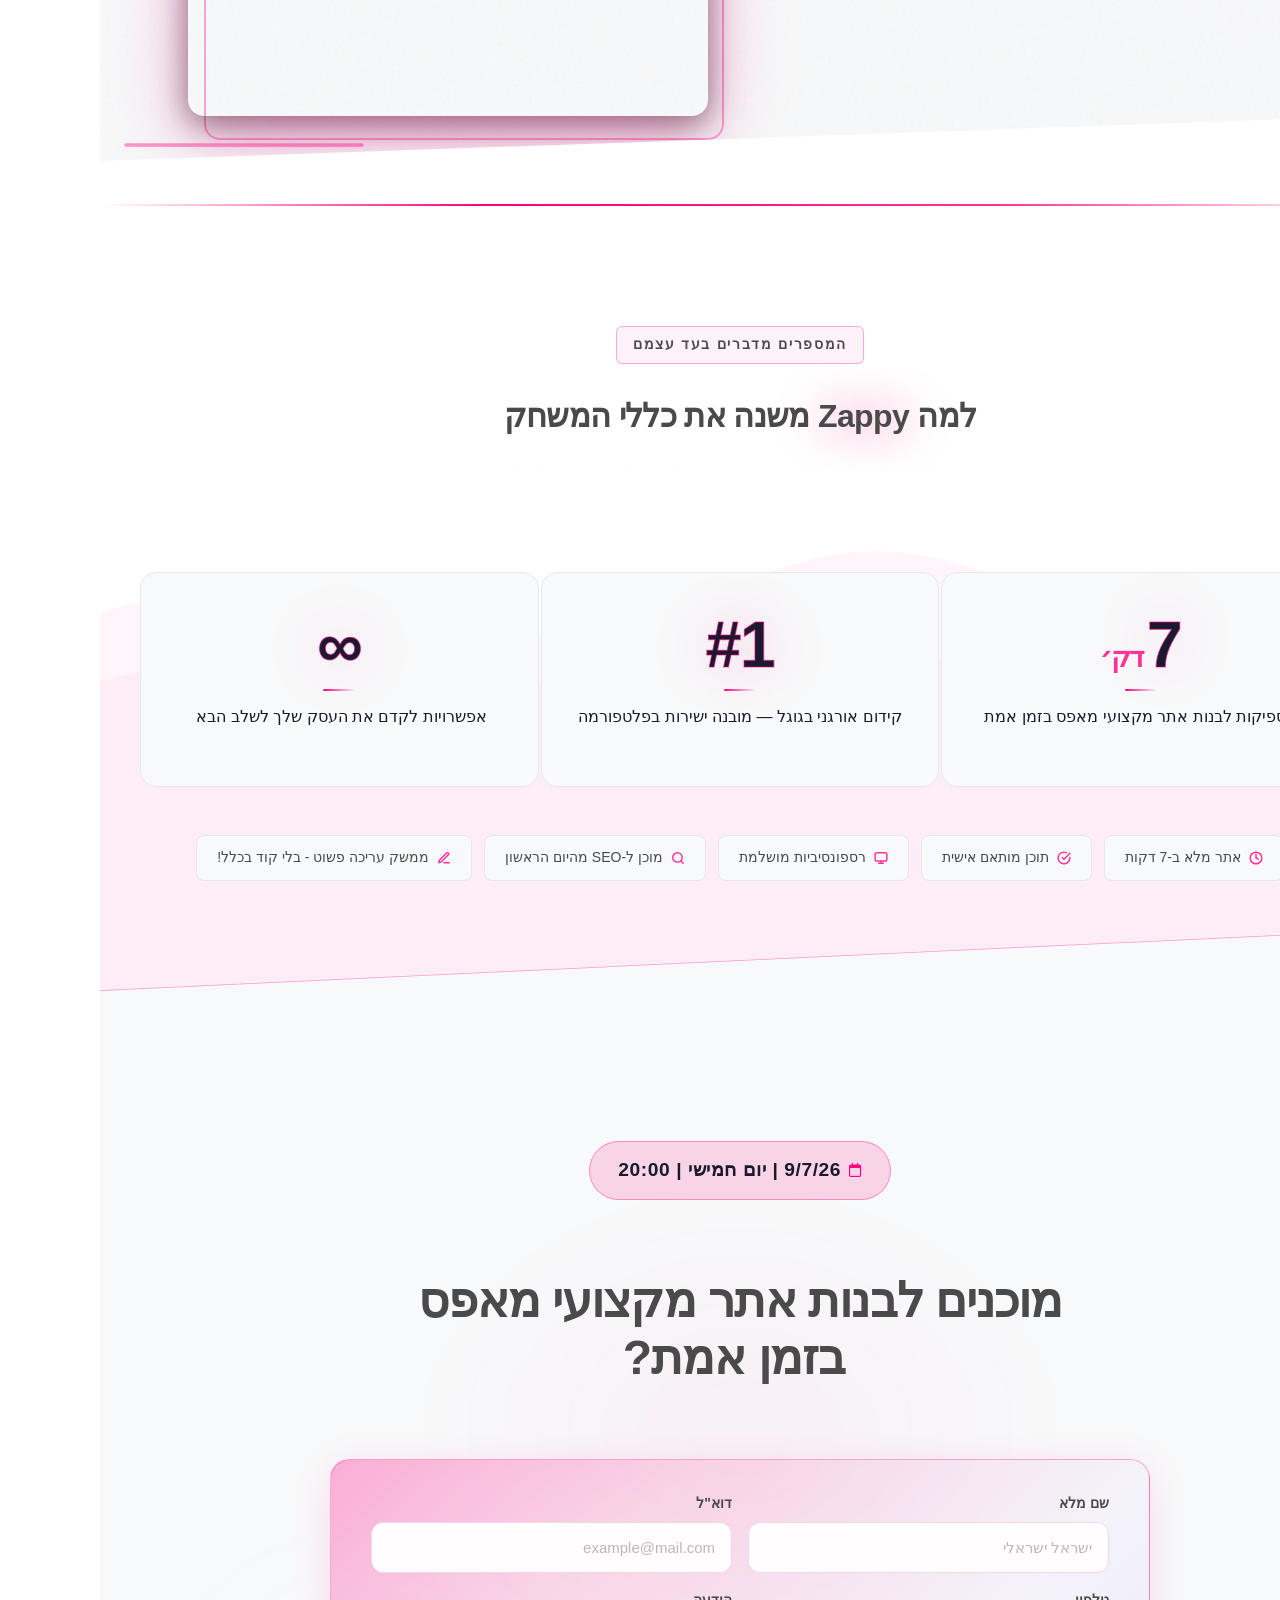
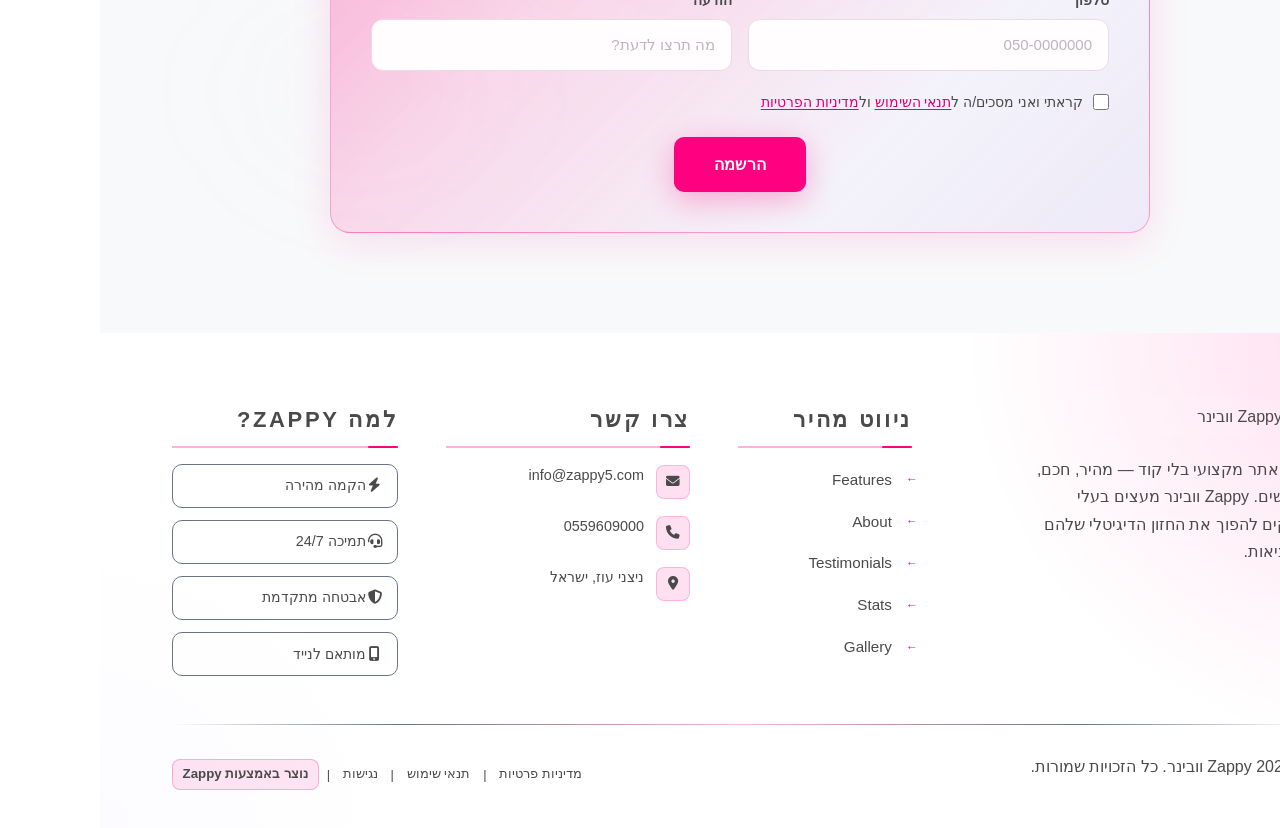
==== commit fa845d0c: "Background sync: Progressive GitHub Sync" ====
--- a/index.html
+++ b/index.html
@@ -1750,7 +1750,7 @@
     <div class="index-hero-text-col" style="animation: zappy-fade-in 0.9s 0.2s ease forwards;">
       <p style="text-align: center; box-sizing: border-box; max-width: none; width: auto; display: block;" data-zappy-text-width="custom"><span style="font-size: 18px; letter-spacing: 2px; text-transform: uppercase; background-color: rgba(255, 0, 131, 0.18); padding: 10px 24px; border-radius: 100px; border: 1px solid rgba(255, 0, 131, 0.4); display: inline-block; animation: 2s ease-in-out 0s infinite normal none running hero-date-pulse; box-shadow: rgba(255, 0, 131, 0.3) 0px 0px 30px; color: #4a4a4a !important">יום חמישי&nbsp;<b>|</b>&nbsp;<b>9/7/2026 | 20:00</b></span></p><h1 class="index-hero-h1" style="color: rgb(74, 74, 74);">אתר מקצועי בשעה אחת</h1>
       <h3 class="index-hero-subtitle" style="color: rgb(74, 74, 74);">עידו סלע, מנכ"ל Zappy, מדגים בשידור חי איך יוצרים אתר עסקי מרשים, מקדמים בגוגל, ועונה על כל שאלה — בלי קוד, בלי תסכול.</h3>
-      <ul class="index-hero-bullets" style=""><li><span class="index-hero-bullet-icon" aria-hidden="true"><svg data-element-type="icon" data-icon-type="svg" width="18" height="18" viewBox="0 0 18 18" fill="none" xmlns="http://www.w3.org/2000/svg" style="cursor: pointer;"><circle cx="9" cy="9" r="9" fill="#FF0080" fill-opacity="0.15"></circle><path d="M5 9.5L7.5 12L13 6.5" stroke="#FF0080" stroke-width="2" stroke-linecap="round" stroke-linejoin="round"></path></svg></span><span>בנייה חיה של אתר מאפס</span></li><li><span class="index-hero-bullet-icon" aria-hidden="true"><svg data-element-type="icon" data-icon-type="svg" width="18" height="18" viewBox="0 0 18 18" fill="none" xmlns="http://www.w3.org/2000/svg" style="cursor: pointer;"><circle cx="9" cy="9" r="9" fill="#FF0080" fill-opacity="0.15"></circle><path d="M5 9.5L7.5 12L13 6.5" stroke="#FF0080" stroke-width="2" stroke-linecap="round" stroke-linejoin="round"></path></svg></span><span><span style="color: #4a4a4a !important">טכניקות SEO שמביאות לקוחות</span></span></li><li><span class="index-hero-bullet-icon" aria-hidden="true"><svg data-element-type="icon" data-icon-type="svg" width="18" height="18" viewBox="0 0 18 18" fill="none" xmlns="http://www.w3.org/2000/svg" style="cursor: pointer;"><circle cx="9" cy="9" r="9" fill="#FF0080" fill-opacity="0.15"></circle><path d="M5 9.5L7.5 12L13 6.5" stroke="#FF0080" stroke-width="2" stroke-linecap="round" stroke-linejoin="round"></path></svg></span><span><span style="color: #4a4a4a !important">שאלות ותשובות בשידור חי</span></span></li></ul>
+      <ul class="index-hero-bullets" ><li><span class="index-hero-bullet-icon" aria-hidden="true"><svg data-element-type="icon" data-icon-type="svg" width="18" height="18" viewBox="0 0 18 18" fill="none" xmlns="http://www.w3.org/2000/svg" style="cursor: pointer;"><circle cx="9" cy="9" r="9" fill="#FF0080" fill-opacity="0.15"></circle><path d="M5 9.5L7.5 12L13 6.5" stroke="#FF0080" stroke-width="2" stroke-linecap="round" stroke-linejoin="round"></path></svg></span><span>בנייה חיה של אתר מאפס</span></li><li><span class="index-hero-bullet-icon" aria-hidden="true"><svg data-element-type="icon" data-icon-type="svg" width="18" height="18" viewBox="0 0 18 18" fill="none" xmlns="http://www.w3.org/2000/svg" style="cursor: pointer;"><circle cx="9" cy="9" r="9" fill="#FF0080" fill-opacity="0.15"></circle><path d="M5 9.5L7.5 12L13 6.5" stroke="#FF0080" stroke-width="2" stroke-linecap="round" stroke-linejoin="round"></path></svg></span><span><span style="color: #4a4a4a !important">טכניקות SEO שמביאות לקוחות</span></span></li><li><span class="index-hero-bullet-icon" aria-hidden="true"><svg data-element-type="icon" data-icon-type="svg" width="18" height="18" viewBox="0 0 18 18" fill="none" xmlns="http://www.w3.org/2000/svg" style="cursor: pointer;"><circle cx="9" cy="9" r="9" fill="#FF0080" fill-opacity="0.15"></circle><path d="M5 9.5L7.5 12L13 6.5" stroke="#FF0080" stroke-width="2" stroke-linecap="round" stroke-linejoin="round"></path></svg></span><span><span style="color: #4a4a4a !important">שאלות ותשובות בשידור חי</span></span></li></ul>
       <div class="index-hero-ctas" style="text-align: center !important; display: flex !important; justify-content: center !important; align-items: flex-start !important; width: 100% !important;">
         <a href="#cta" class="index-hero-btn-primary btn btn-primary" data-element-type="button" data-element-id="btn-1779356434802-mfqy1l9o9" data-native-element="true" style="color: rgb(255, 255, 255) !important; outline: none; border-color: transparent !important; background-color: transparent !important; background-image: linear-gradient(135deg, rgb(255, 0, 131), rgb(194, 24, 91)) !important;">הרשמה חינמית לוובינר <i class="fa-solid fa-arrow-left"></i></a>
         
@@ -1902,7 +1902,7 @@
   </div>
 </section>
 
-<section data-band-index="2" id="about" class="index-about-section" data-layout-spec="בית-about" dir="rtl" style="">
+<section data-band-index="2" id="about" class="index-about-section" data-layout-spec="בית-about" dir="rtl" >
   <!-- Decorative background blobs -->
   <div class="about-blob about-blob-1" aria-hidden="true"></div>
   <div class="about-blob about-blob-2" aria-hidden="true"></div>
@@ -1948,55 +1948,55 @@
 
 
 
-<section data-band-index="4" id="stats" class="index-stats-section" data-layout-spec="בית-stats" dir="rtl" style="">
+<section data-band-index="4" id="stats" class="index-stats-section" data-layout-spec="בית-stats" dir="rtl" >
   <!-- Background signal-wave texture -->
-  <div class="index-stats-section__bg-texture" aria-hidden="true" style="">
-    <svg data-no-icon-edit="true" aria-hidden="true" viewBox="0 0 1200 600" preserveAspectRatio="none" xmlns="http://www.w3.org/2000/svg" class="index-stats-section__wave-svg" style="">
+  <div class="index-stats-section__bg-texture" aria-hidden="true" >
+    <svg data-no-icon-edit="true" aria-hidden="true" viewBox="0 0 1200 600" preserveAspectRatio="none" xmlns="http://www.w3.org/2000/svg" class="index-stats-section__wave-svg" >
       <path d="M0,300 Q150,260 300,300 T600,280 T900,300 T1200,270 L1200,600 L0,600 Z" fill="rgba(255,0,131,0.04)"></path>
       <path d="M0,350 Q200,310 400,350 T800,330 T1200,350 L1200,600 L0,600 Z" fill="rgba(255,0,131,0.03)"></path>
       <path d="M0,400 Q250,370 500,400 T1000,380 T1200,400 L1200,600 L0,600 Z" fill="rgba(217,199,255,0.03)"></path>
     </svg>
   </div>
 
-  <div class="index-stats-section__container" style="">
+  <div class="index-stats-section__container" >
     <!-- Centered title area -->
     <div class="index-stats-section__header">
-      <p><span class="index-stats-section__eyebrow" style="">המספרים מדברים בעד עצמם</span>
-      </p><h2 class="index-stats-section__title" style="color: #4A4A4A;">למה <span class="index-stats-section__title-accent" style="">Zappy</span> משנה את כללי המשחק</h2>
+      <p><span class="index-stats-section__eyebrow" >המספרים מדברים בעד עצמם</span>
+      </p><h2 class="index-stats-section__title" style="color: #4A4A4A;">למה <span class="index-stats-section__title-accent" >Zappy</span> משנה את כללי המשחק</h2>
       <p class="index-stats-section__subtitle" style="color: rgb(255, 253, 254) !important;">פלטפורמה שנבנתה עבור בעלי עסקים — מהירה, חכמה, ומוכנה לגוגל מהיום הראשון</p>
     </div>
 
     <!-- Four-column metrics row -->
     <div class="index-stats-section__metrics zappy-preserve-css-grid" id="zappy-auto-grid-1781169572304-54670n" data-zappy-auto-grid="true" data-original-item-width="399" data-original-gap="2px" style="--zappy-grid-cols: repeat(3, minmax(0, 1fr)); display: grid; align-items: stretch !important; grid-template-columns: repeat(3, minmax(0, 1fr));" data-zappy-explicit-columns="true">
-      <article class="index-stats-section__metric" data-grid-item-index="0" style="">
-        <div class="index-stats-section__metric-number" style="">7<span class="index-stats-section__metric-unit" style="color: var(--secondary);">דק׳</span></div>
-        <div class="index-stats-section__metric-divider" aria-hidden="true" style=""></div>
+      <article class="index-stats-section__metric" data-grid-item-index="0" >
+        <div class="index-stats-section__metric-number" >7<span class="index-stats-section__metric-unit" style="color: var(--secondary);">דק׳</span></div>
+        <div class="index-stats-section__metric-divider" aria-hidden="true" ></div>
         <p class="index-stats-section__metric-label" style="color: var(--text-dark);">מספיקות לבנות אתר מקצועי מאפס בזמן אמת</p>
       </article>
       
-      <article class="index-stats-section__metric" data-grid-item-index="1" style="">
-        <div class="index-stats-section__metric-number" style="">#1</div>
-        <div class="index-stats-section__metric-divider" aria-hidden="true" style=""></div>
+      <article class="index-stats-section__metric" data-grid-item-index="1" >
+        <div class="index-stats-section__metric-number" >#1</div>
+        <div class="index-stats-section__metric-divider" aria-hidden="true" ></div>
         <p class="index-stats-section__metric-label" style="color: var(--text-dark);">קידום אורגני בגוגל — מובנה ישירות בפלטפורמה</p>
       </article>
-      <article class="index-stats-section__metric" data-grid-item-index="2" style="">
-        <div class="index-stats-section__metric-number" style="">∞</div>
-        <div class="index-stats-section__metric-divider" aria-hidden="true" style=""></div>
+      <article class="index-stats-section__metric" data-grid-item-index="2" >
+        <div class="index-stats-section__metric-number" >∞</div>
+        <div class="index-stats-section__metric-divider" aria-hidden="true" ></div>
         <p class="index-stats-section__metric-label" style="color: var(--text-dark);">אפשרויות לקדם את העסק שלך לשלב הבא&nbsp;</p>
       </article>
     </div>
 
     <!-- Trust badges row -->
-    <div class="index-stats-section__badges" style="">
-      <span class="index-stats-section__badge" style="">
+    <div class="index-stats-section__badges" >
+      <span class="index-stats-section__badge" >
         <svg data-element-type="icon" data-icon-type="svg" xmlns="http://www.w3.org/2000/svg" width="14" height="14" viewBox="0 0 24 24" fill="none" stroke="currentColor" stroke-width="2.5" stroke-linecap="round" stroke-linejoin="round" aria-hidden="true" style="cursor: pointer;"><circle cx="12" cy="12" r="10"></circle><polyline points="12 6 12 12 16 14"></polyline></svg>
         אתר מלא ב-7 דקות</span>
-      <span class="index-stats-section__badge" style="">
+      <span class="index-stats-section__badge" >
         <svg data-element-type="icon" data-icon-type="svg" xmlns="http://www.w3.org/2000/svg" width="14" height="14" viewBox="0 0 24 24" fill="none" stroke="currentColor" stroke-width="2.5" stroke-linecap="round" stroke-linejoin="round" aria-hidden="true" style="cursor: pointer;"><path d="M22 11.08V12a10 10 0 1 1-5.93-9.14"></path><polyline points="22 4 12 14.01 9 11.01"></polyline></svg>
         
 
 תוכן מותאם אישית</span>
-      <span class="index-stats-section__badge" style="">
+      <span class="index-stats-section__badge" >
         <svg data-element-type="icon" data-icon-type="svg" xmlns="http://www.w3.org/2000/svg" width="14" height="14" viewBox="0 0 24 24" fill="none" stroke="currentColor" stroke-width="2.5" stroke-linecap="round" stroke-linejoin="round" aria-hidden="true" style="cursor: pointer;"><rect x="2" y="3" width="20" height="14" rx="2" ry="2"></rect><line x1="8" y1="21" x2="16" y2="21"></line><line x1="12" y1="17" x2="12" y2="21"></line></svg>
         
 
@@ -2004,11 +2004,11 @@
 
 
       </span>
-      <span class="index-stats-section__badge" style="">
+      <span class="index-stats-section__badge" >
         <svg data-element-type="icon" data-icon-type="svg" xmlns="http://www.w3.org/2000/svg" width="14" height="14" viewBox="0 0 24 24" fill="none" stroke="currentColor" stroke-width="2.5" stroke-linecap="round" stroke-linejoin="round" aria-hidden="true" style="cursor: pointer;"><circle cx="11" cy="11" r="8"></circle><line x1="21" y1="21" x2="16.65" y2="16.65"></line></svg>
         מוכן ל-SEO מהיום הראשון
       </span>
-      <span class="index-stats-section__badge" style="">
+      <span class="index-stats-section__badge" >
         <svg data-element-type="icon" data-icon-type="svg" xmlns="http://www.w3.org/2000/svg" width="14" height="14" viewBox="0 0 24 24" fill="none" stroke="currentColor" stroke-width="2.5" stroke-linecap="round" stroke-linejoin="round" aria-hidden="true"><path d="M12 20h9"></path><path d="M16.5 3.5a2.121 2.121 0 0 1 3 3L7 19l-4 1 1-4L16.5 3.5z"></path></svg>
         
 
@@ -2018,7 +2018,7 @@
   </div>
 
   <!-- Bottom diagonal divider: sweeps upward to reveal bright section below -->
-  <div class="index-stats-section__divider-wrapper" style="">
+  <div class="index-stats-section__divider-wrapper" >
     <svg data-no-icon-edit="true" aria-hidden="true" viewBox="0 0 1200 100" preserveAspectRatio="none" xmlns="http://www.w3.org/2000/svg">
       <!-- Glow line along the cut edge -->
       <line x1="0" y1="70" x2="1200" y2="10" stroke="rgba(255,0,131,0.35)" stroke-width="1.5"></line>
@@ -2032,15 +2032,15 @@
 
 <section data-band-index="6" id="cta" class="index-cta-section" data-layout-spec="בית-cta" dir="rtl" style="min-height: 870.143px !important;">
   <!-- Decorative mesh gradient halo -->
-  <div class="index-cta-section__halo" aria-hidden="true" style=""></div>
-  <div class="index-cta-section__halo-secondary" aria-hidden="true" style=""></div>
-
-  <div class="index-cta-section__container" style="">
+  <div class="index-cta-section__halo" aria-hidden="true" ></div>
+  <div class="index-cta-section__halo-secondary" aria-hidden="true" ></div>
+
+  <div class="index-cta-section__container" >
     <!-- Header block -->
     <div class="index-cta-section__header">
-      <div class="index-cta-section__date-badge" style="font-size: 1.2rem; padding: 12px 28px; outline: none;">
+      <div class="index-cta-section__date-badge" style="font-size: 1.2rem; padding: 12px 28px;">
         <i class="fa-regular fa-calendar" aria-hidden="true" data-element-type="icon" data-element-id="icon-1781169572248-8ce1ez7h5" data-icon-type="fontawesome" style="cursor: pointer;"></i>
-        <span style="color: rgb(26, 26, 46); text-align: center;" data-zappy-text-width="custom">9/7/26 | יום חמישי | 19:00</span>
+        <span style="color: rgb(26, 26, 46); text-align: center;" data-zappy-text-width="custom">9/7/26 | יום חמישי | 20:00</span>
       </div>
       <h2 class="index-cta-section__title" style="color: #4A4A4A;"></h2><h1 style="color: #4A4A4A;">מוכנים לבנות אתר מקצועי מאפס<br>&nbsp;בזמן אמת?</h1>
         </div>
@@ -2049,36 +2049,36 @@
     
 
     <!-- CTA Buttons -->
-    <div class="index-cta-section__cta-group" style="">
+    <div class="index-cta-section__cta-group" >
       
       
     </div>
 
     <!-- Contact Form -->
-    <div class="index-cta-section__form-wrapper" id="contact-form" style="">
+    <div class="index-cta-section__form-wrapper" id="contact-form" >
       <div class="index-cta-section__form-header">
         
         
       </div>
-      <form class="contact-form index-cta-section__form" novalidate="" style="">
+      <form class="contact-form index-cta-section__form" novalidate="" >
         <div class="index-cta-section__form-row zappy-preserve-css-grid" id="zappy-auto-grid-1781169572314-lon6sm" data-zappy-auto-grid="true" data-original-item-width="361" data-original-gap="16px" style="display: grid; --zappy-grid-cols: repeat(2, minmax(0, 1fr)); grid-template-columns: repeat(2, minmax(0, 1fr)); align-items: stretch !important;" data-zappy-explicit-columns="true">
-          <div class="index-cta-section__form-field" style="" data-grid-item-index="0">
-            <label for="cta-name" class="index-cta-section__form-label" style="">שם מלא</label>
-            <input type="text" id="cta-name" name="name" class="index-cta-section__form-input" placeholder="ישראל ישראלי" required="true" style="">
+          <div class="index-cta-section__form-field"  data-grid-item-index="0">
+            <label for="cta-name" class="index-cta-section__form-label" >שם מלא</label>
+            <input type="text" id="cta-name" name="name" class="index-cta-section__form-input" placeholder="ישראל ישראלי" required="true" >
           </div>
-          <div class="index-cta-section__form-field" style="" data-grid-item-index="1">
-            <label for="cta-email" class="index-cta-section__form-label" style="">דוא"ל</label>
-            <input type="email" id="cta-email" name="email" class="index-cta-section__form-input" placeholder="example@mail.com" required="true" style="">
+          <div class="index-cta-section__form-field"  data-grid-item-index="1">
+            <label for="cta-email" class="index-cta-section__form-label" >דוא"ל</label>
+            <input type="email" id="cta-email" name="email" class="index-cta-section__form-input" placeholder="example@mail.com" required="true" >
           </div>
         </div>
         <div class="index-cta-section__form-row zappy-preserve-css-grid" id="zappy-auto-grid-1781169572318-ojzeck" data-zappy-auto-grid="true" data-original-item-width="361" data-original-gap="16px" style="display: grid; --zappy-grid-cols: repeat(2, minmax(0, 1fr)); grid-template-columns: repeat(2, minmax(0, 1fr)); align-items: stretch !important;" data-zappy-explicit-columns="true">
-          <div class="index-cta-section__form-field" style="" data-grid-item-index="0">
-            <label for="cta-phone" class="index-cta-section__form-label" style="">טלפון</label>
-            <input type="tel" id="cta-phone" name="phone" class="index-cta-section__form-input" placeholder="050-0000000" required="true" style="">
+          <div class="index-cta-section__form-field"  data-grid-item-index="0">
+            <label for="cta-phone" class="index-cta-section__form-label" >טלפון</label>
+            <input type="tel" id="cta-phone" name="phone" class="index-cta-section__form-input" placeholder="050-0000000" required="true" >
           </div>
-          <div class="index-cta-section__form-field" style="" data-grid-item-index="1">
-            <label for="cta-message" class="index-cta-section__form-label" style="">הודעה</label>
-            <input type="text" id="cta-message" name="message" class="index-cta-section__form-input" placeholder="מה תרצו לדעת?" style="" required="true">
+          <div class="index-cta-section__form-field"  data-grid-item-index="1">
+            <label for="cta-message" class="index-cta-section__form-label" >הודעה</label>
+            <input type="text" id="cta-message" name="message" class="index-cta-section__form-input" placeholder="מה תרצו לדעת?"  required="true">
           </div>
         </div>
         <div class="privacy-consent">
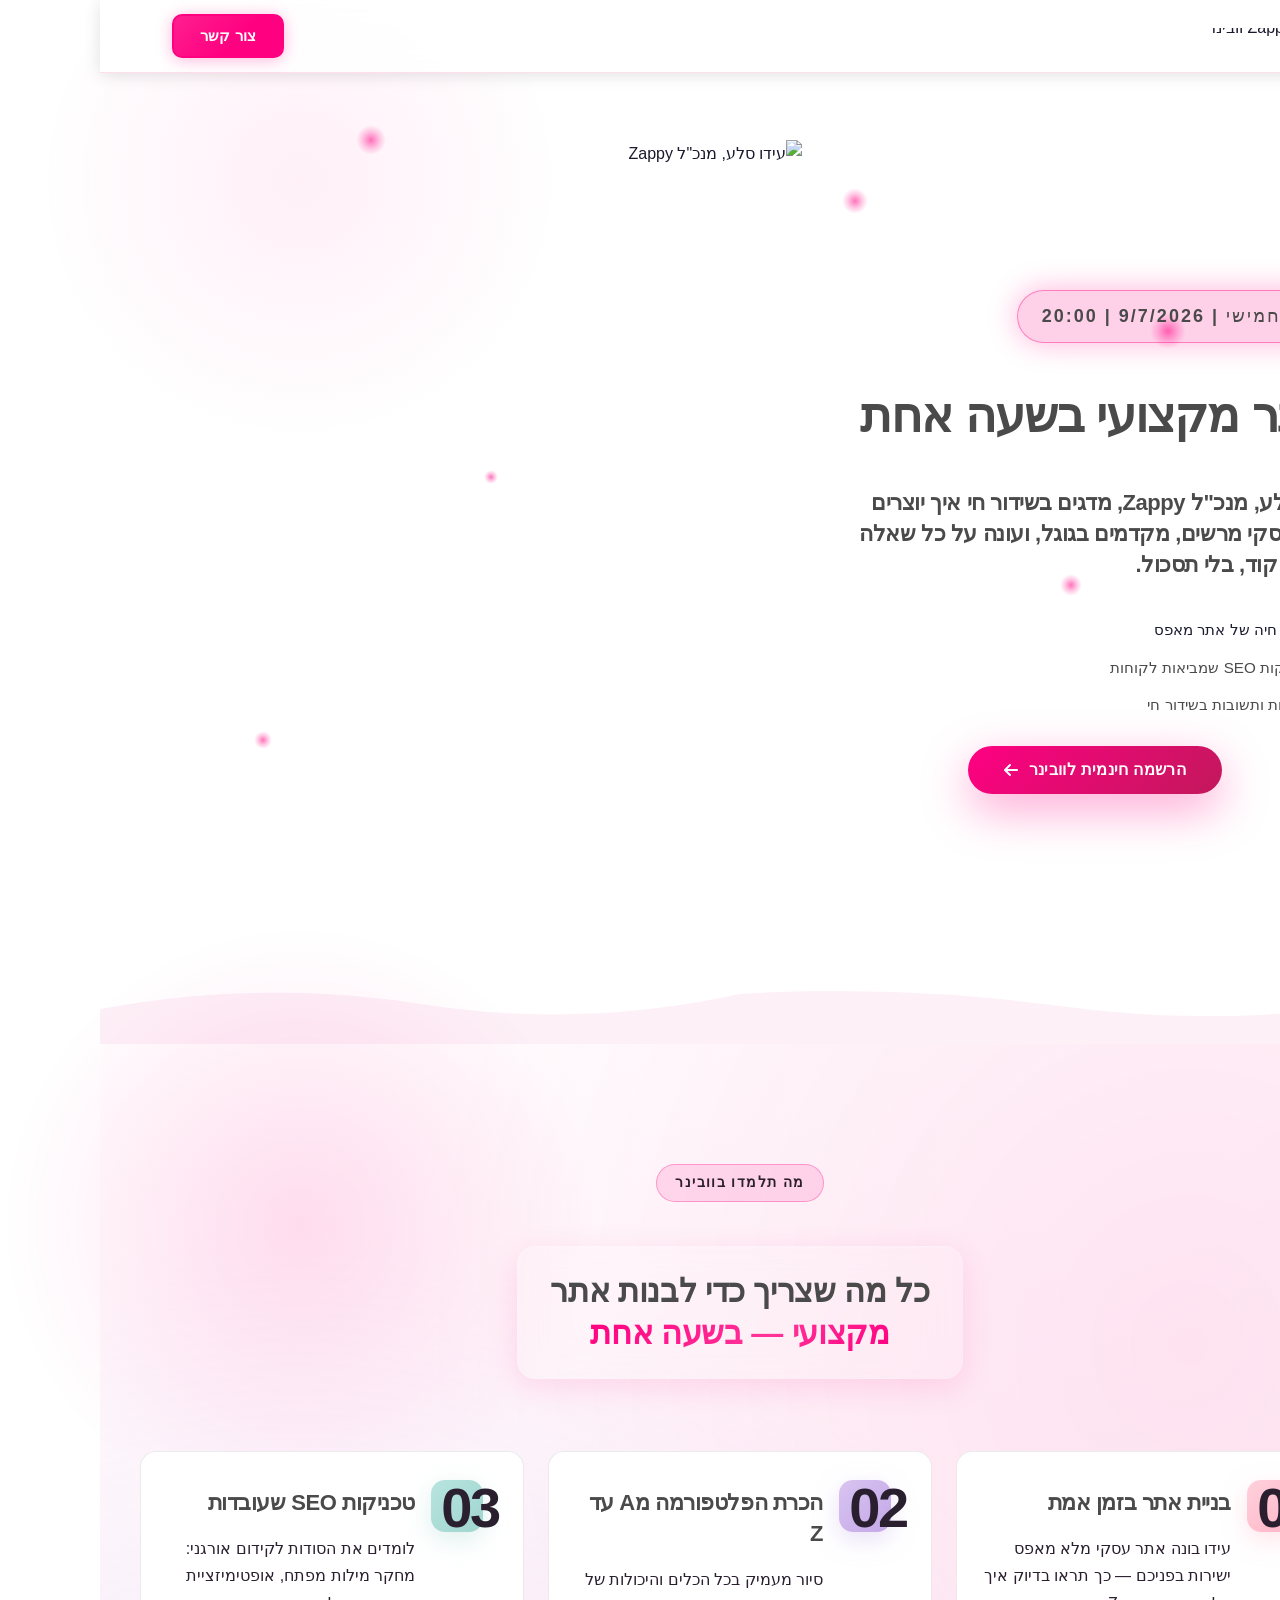
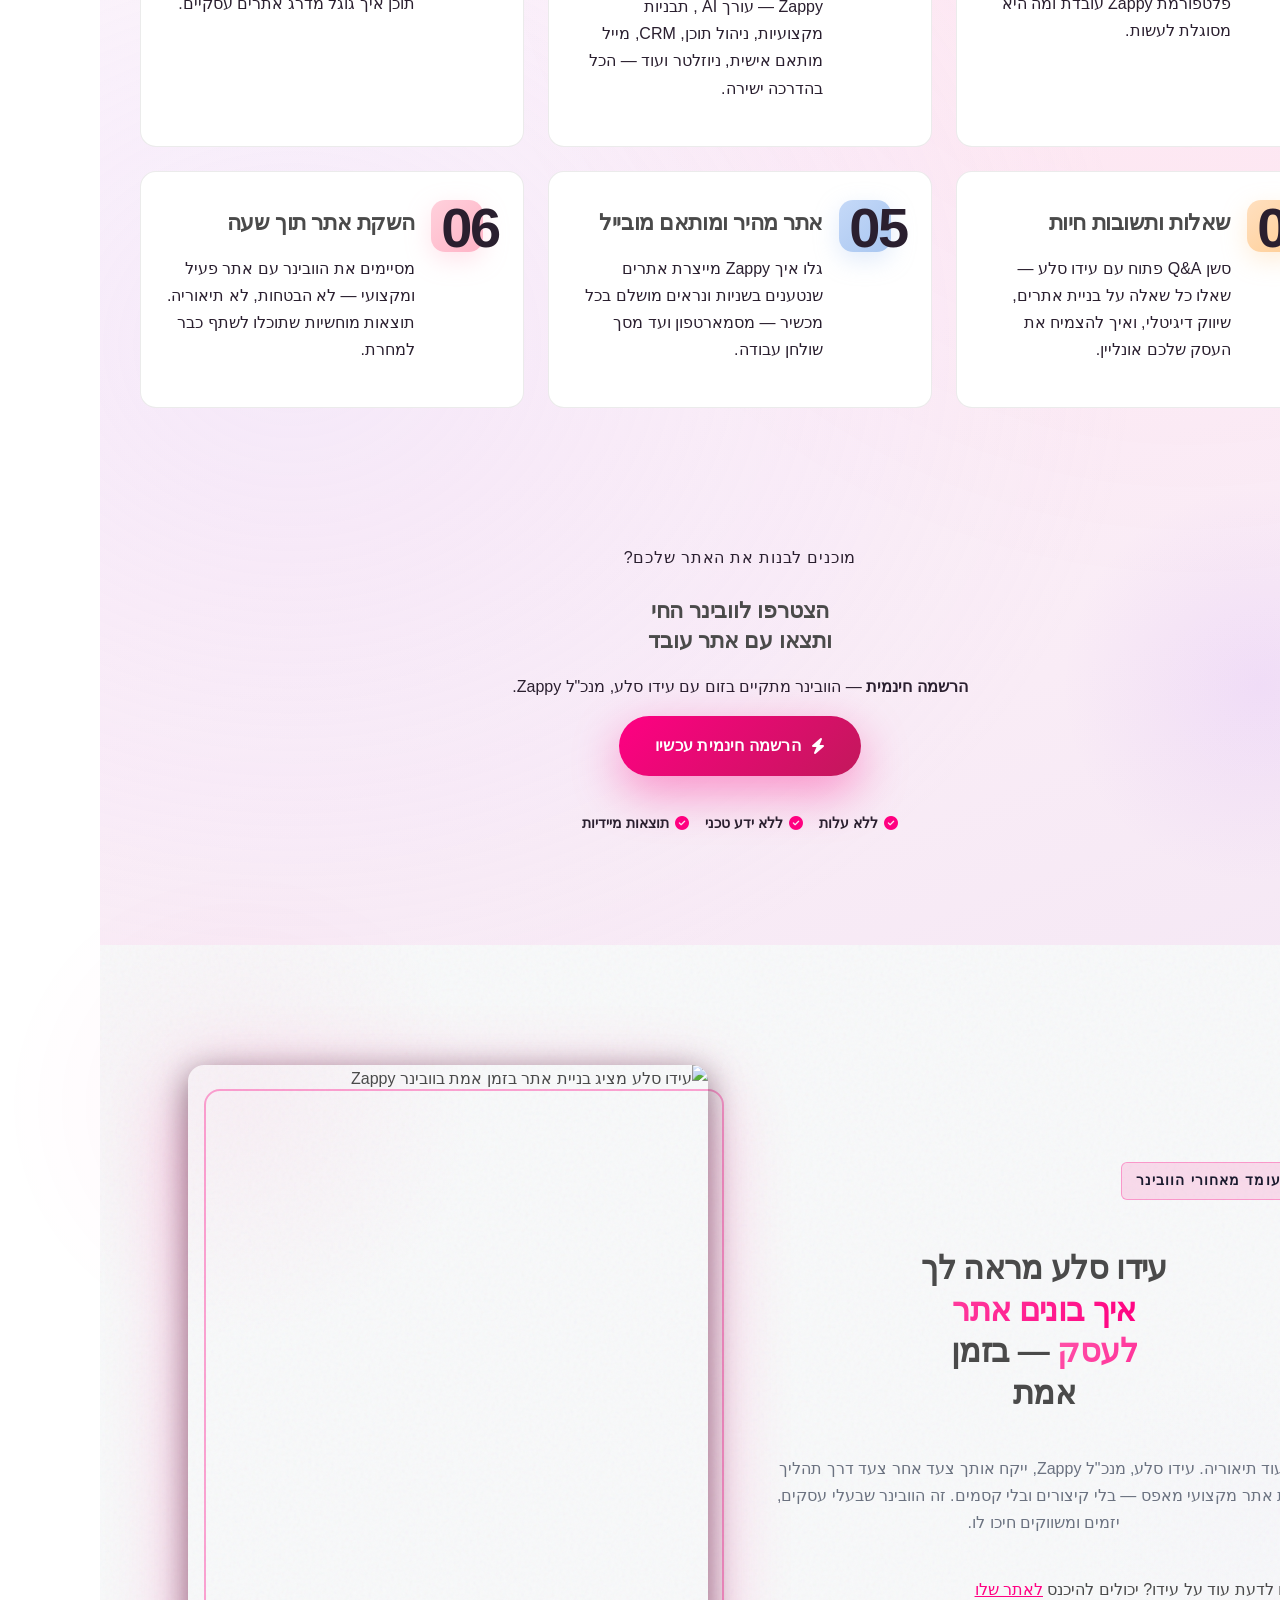
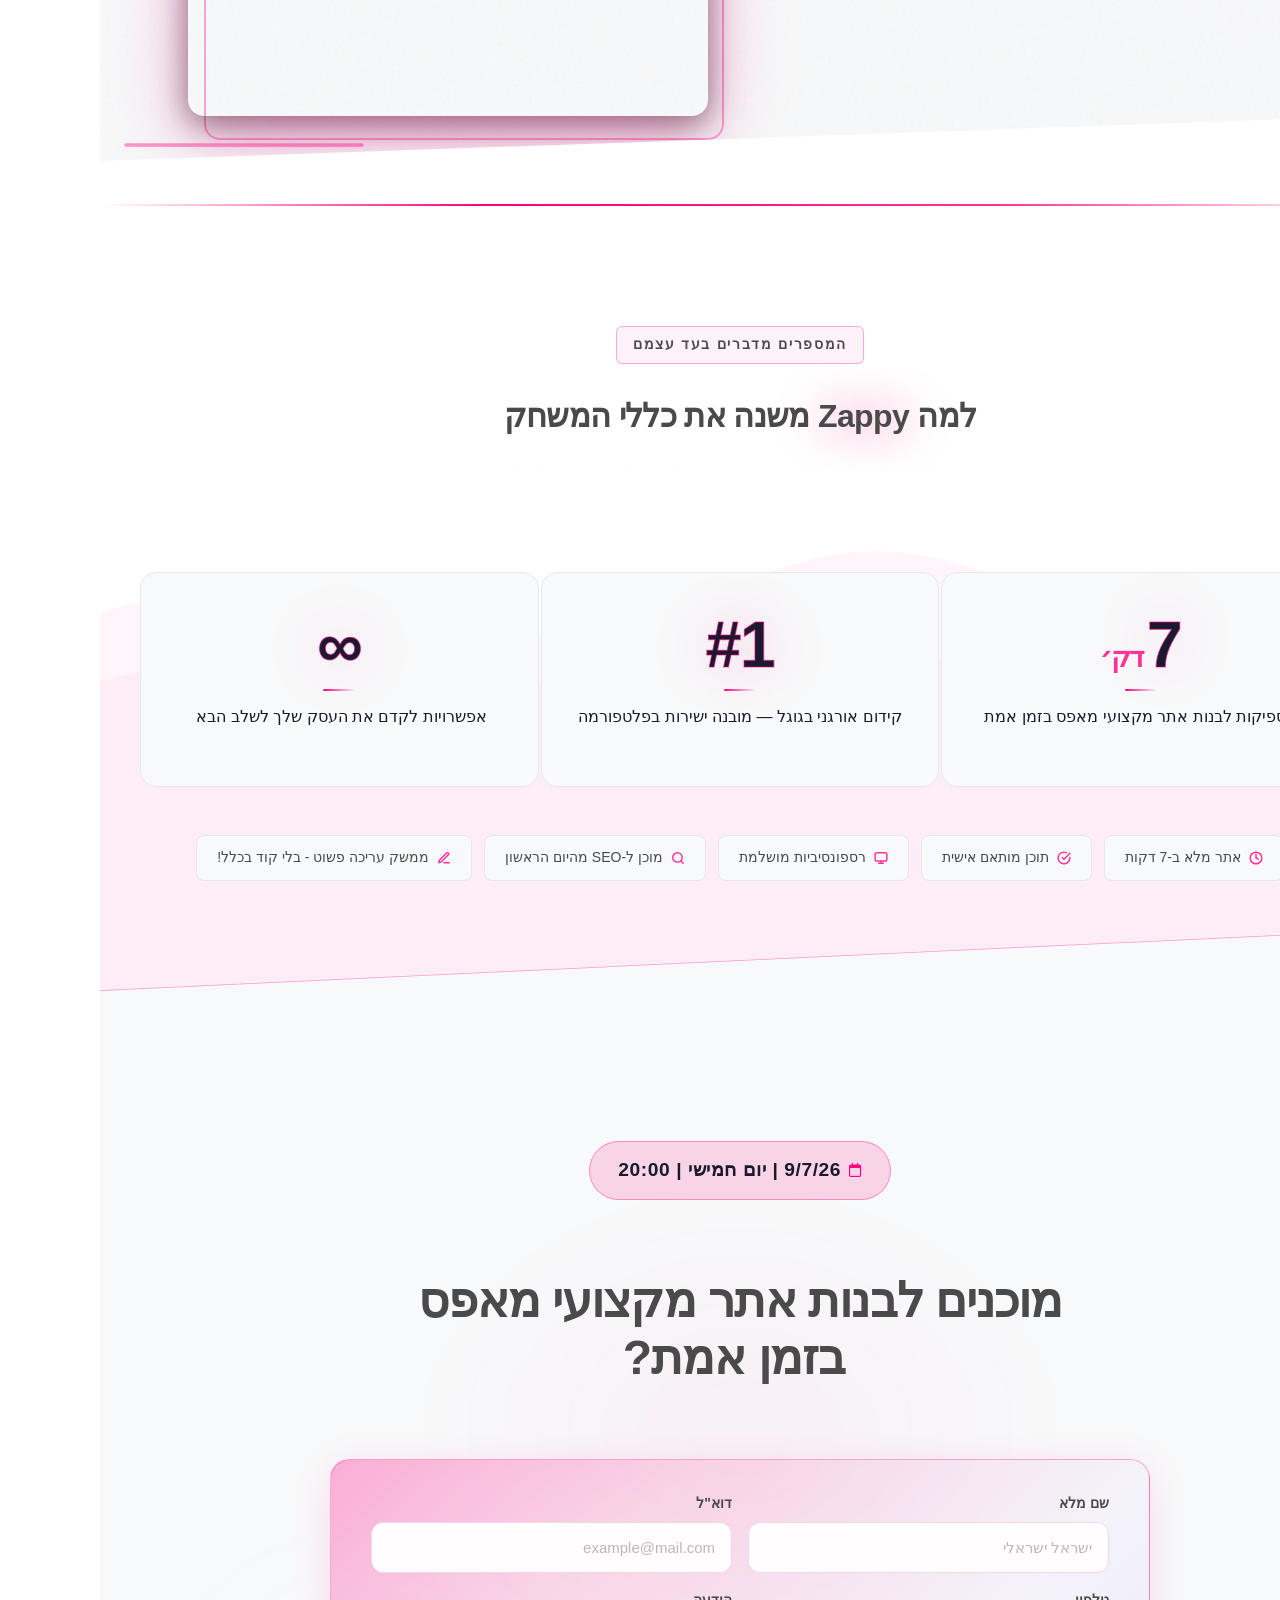
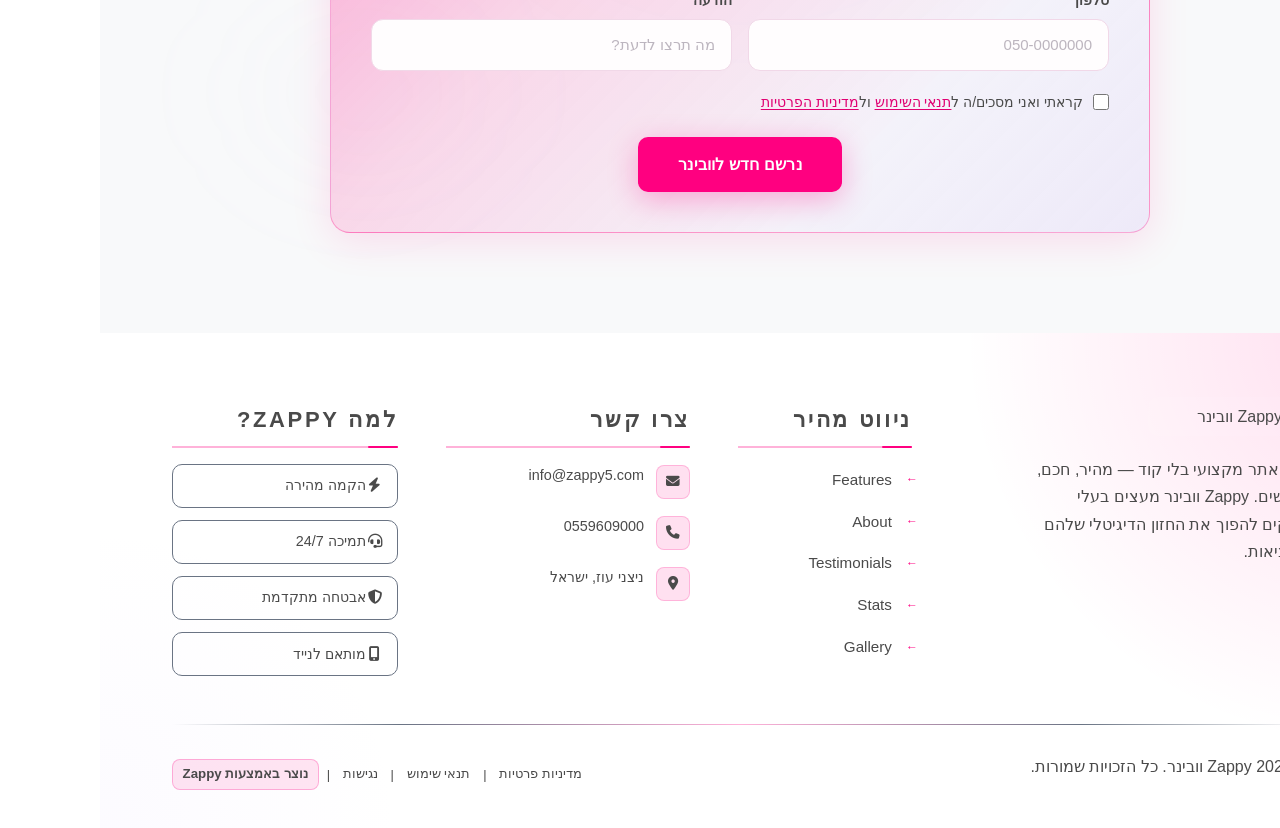
==== commit e72fb0ac: "Background sync: Progressive GitHub Sync" ====
--- a/index.html
+++ b/index.html
@@ -2088,8 +2088,7 @@
           </label>
         </div>
         <div class="index-cta-section__form-submit" style="text-align: center !important; display: flex !important; justify-content: center !important; align-items: flex-start !important; width: 100% !important;">
-          <button type="submit" class="index-cta-section__btn-submit" data-element-type="button" data-element-id="btn-1781169572246-889gj7i21" data-native-element="true" style="border-color: var(--primary-color, var(--primary, #8B0000)) !important; color: rgb(255, 255, 255) !important; outline: none; background-color: var(--primary-color, var(--primary, #8B0000)) !important; background-image: none !important;" data-text-color="#ffffff">הרשמה
-          </button>
+          <button type="submit" class="index-cta-section__btn-submit" data-element-type="button" data-element-id="btn-1781169572246-889gj7i21" data-native-element="true" style="border-color: var(--primary-color, var(--primary, #8B0000)) !important; color: rgb(255, 255, 255) !important; outline: none; background-color: var(--primary-color, var(--primary, #8B0000)) !important; background-image: none !important;" data-text-color="#ffffff">נרשם חדש לוובינר</button>
         </div>
       </form>
     </div>
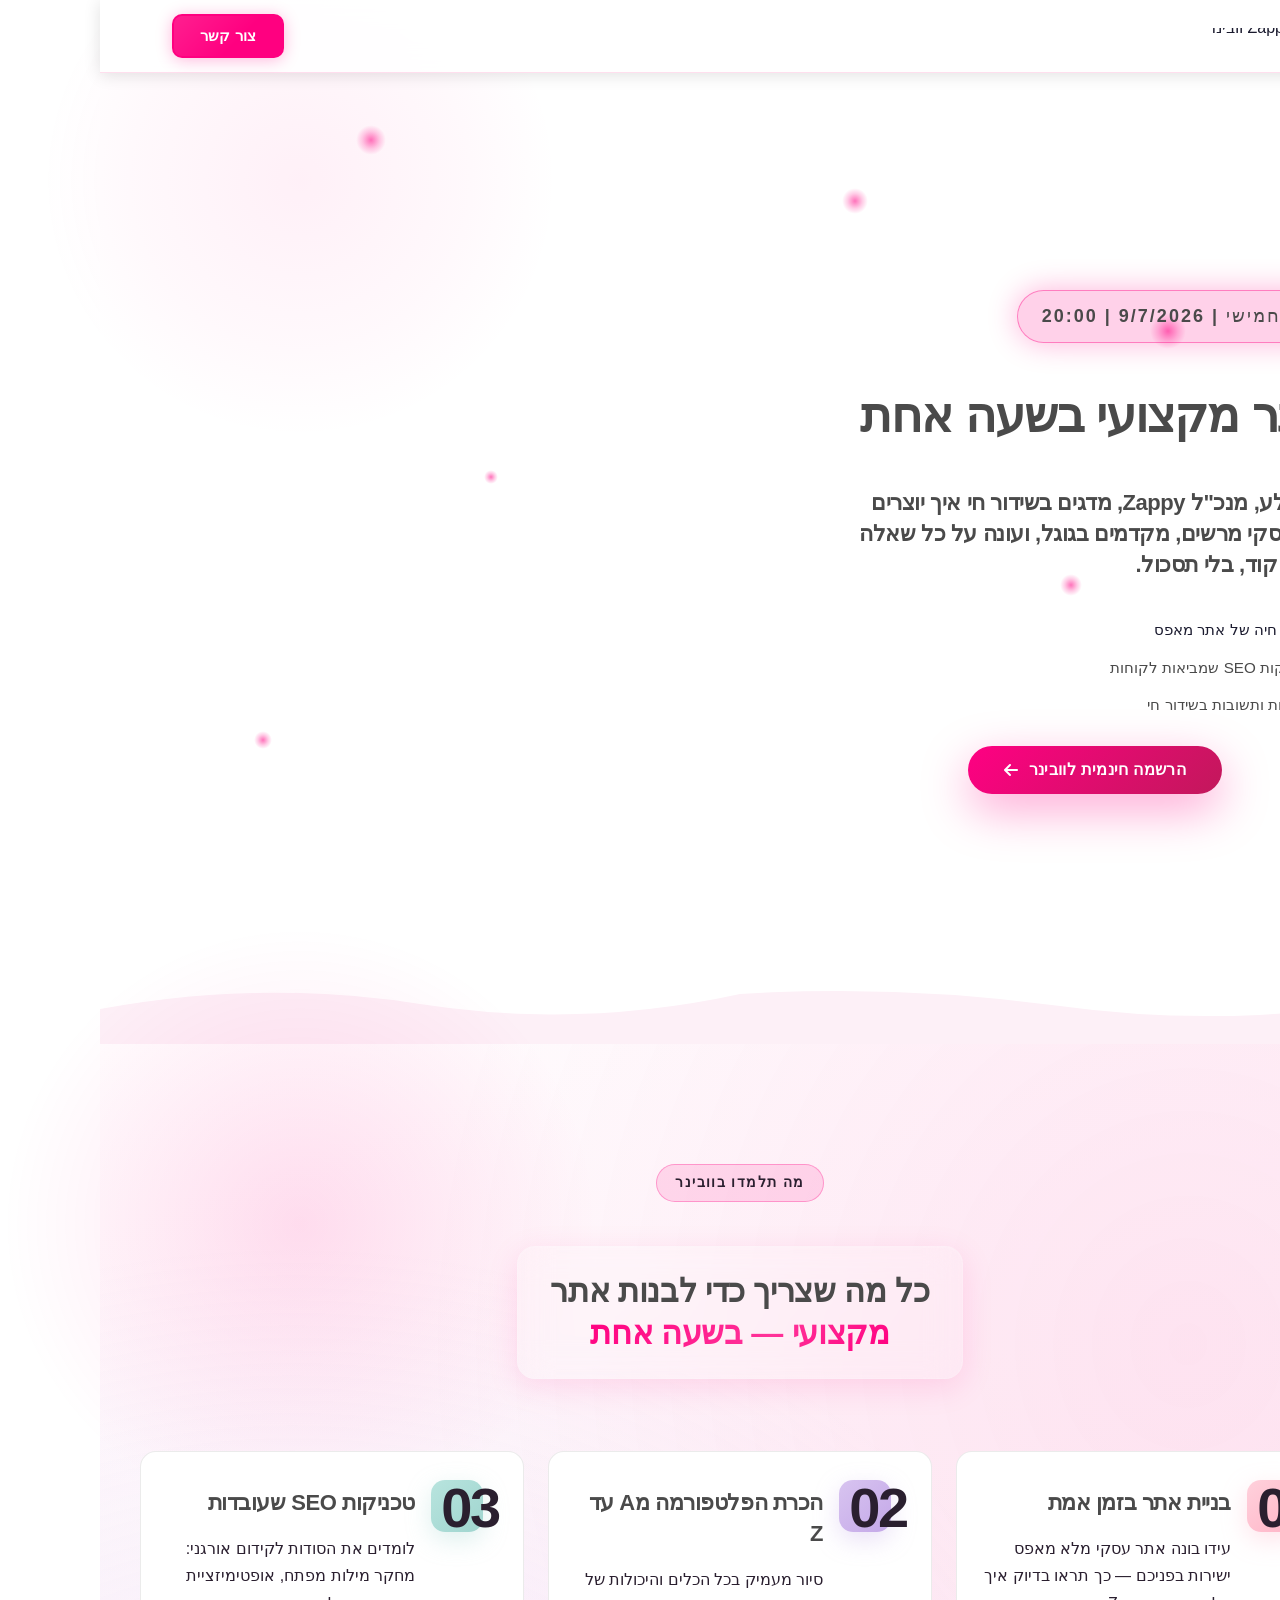
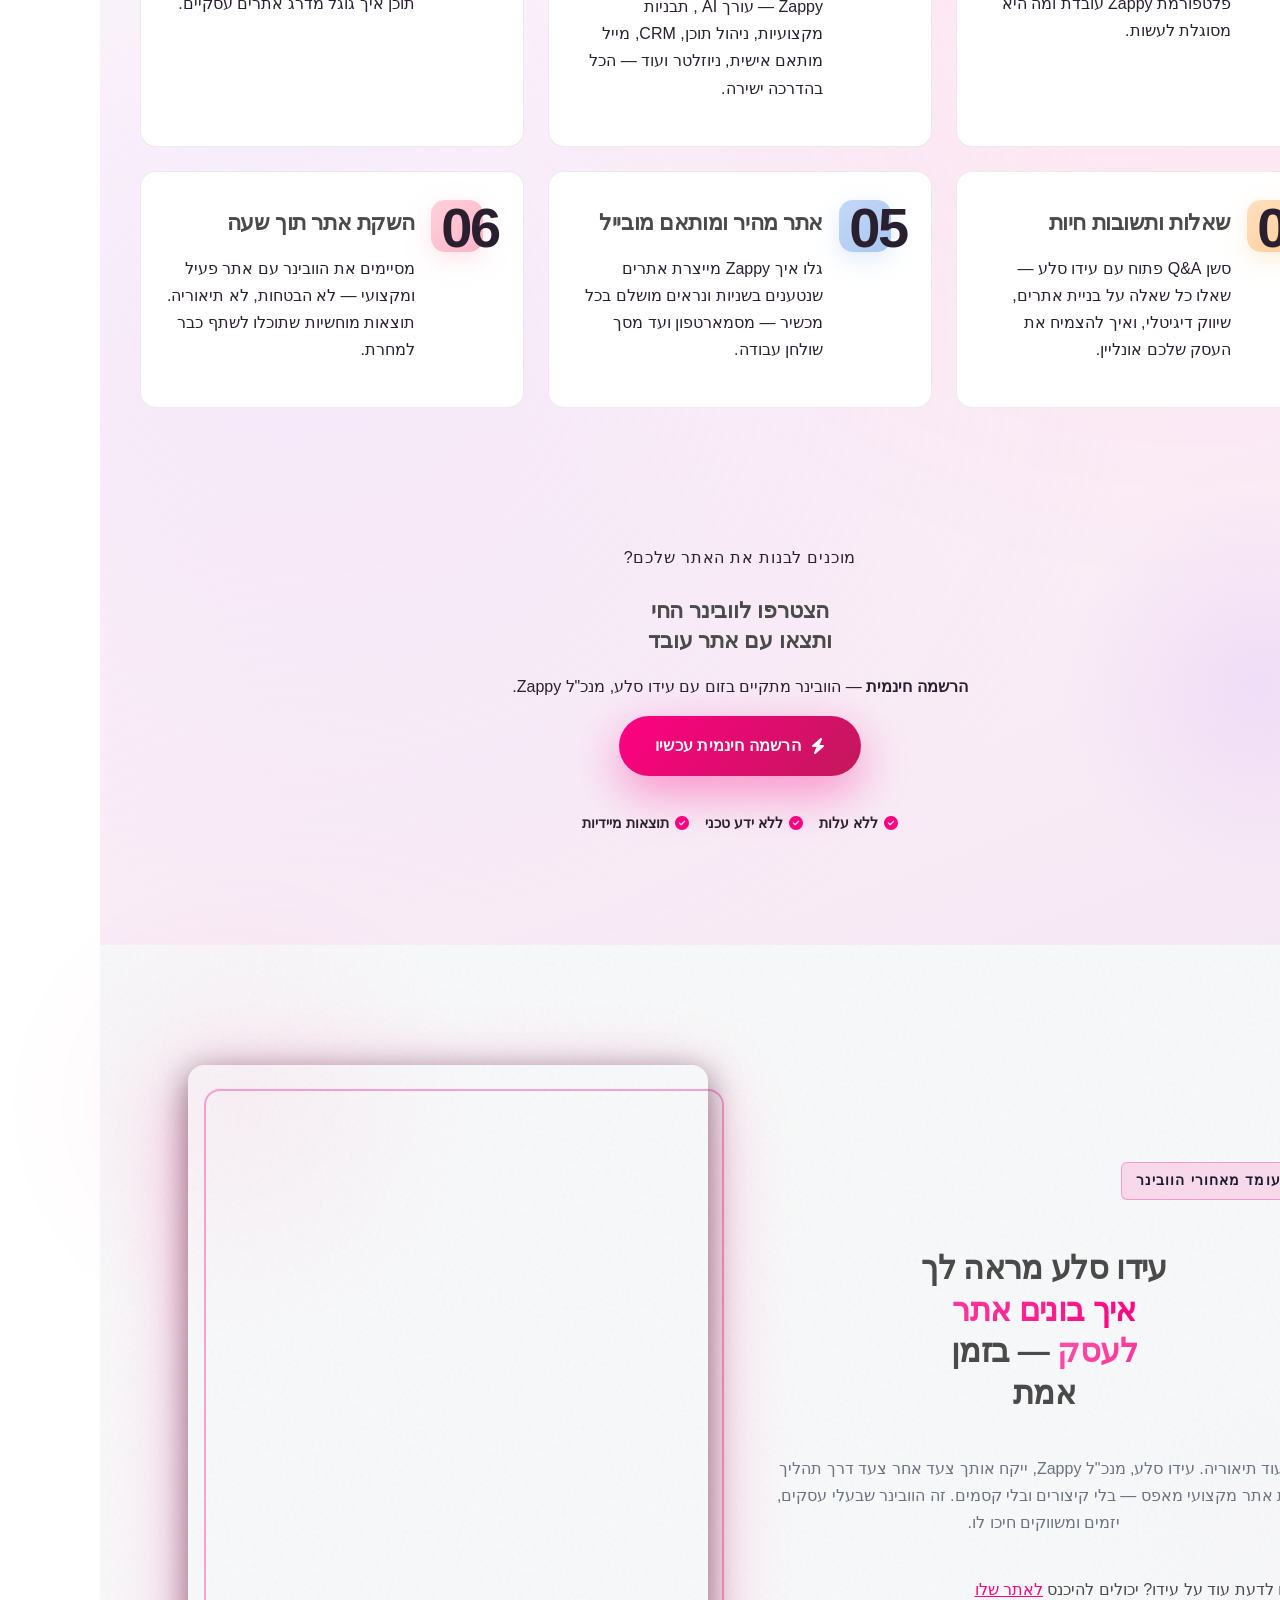
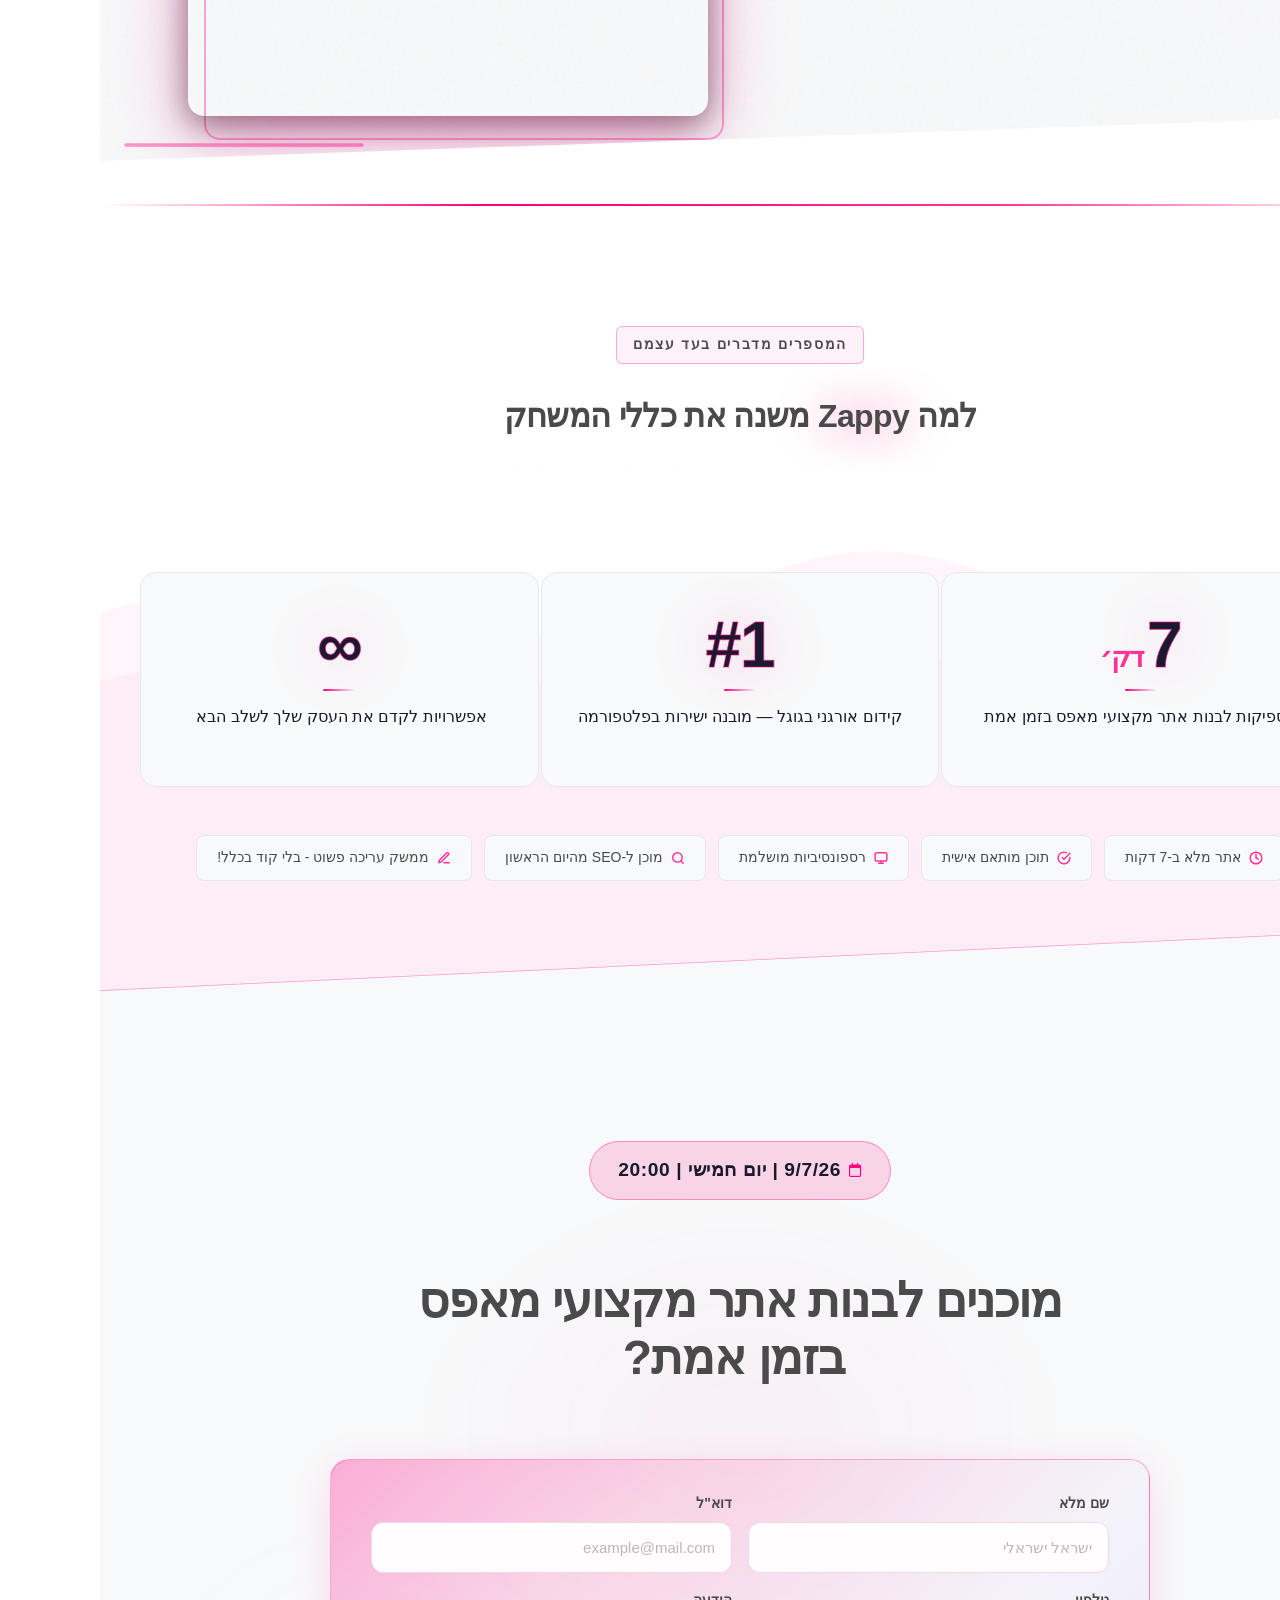
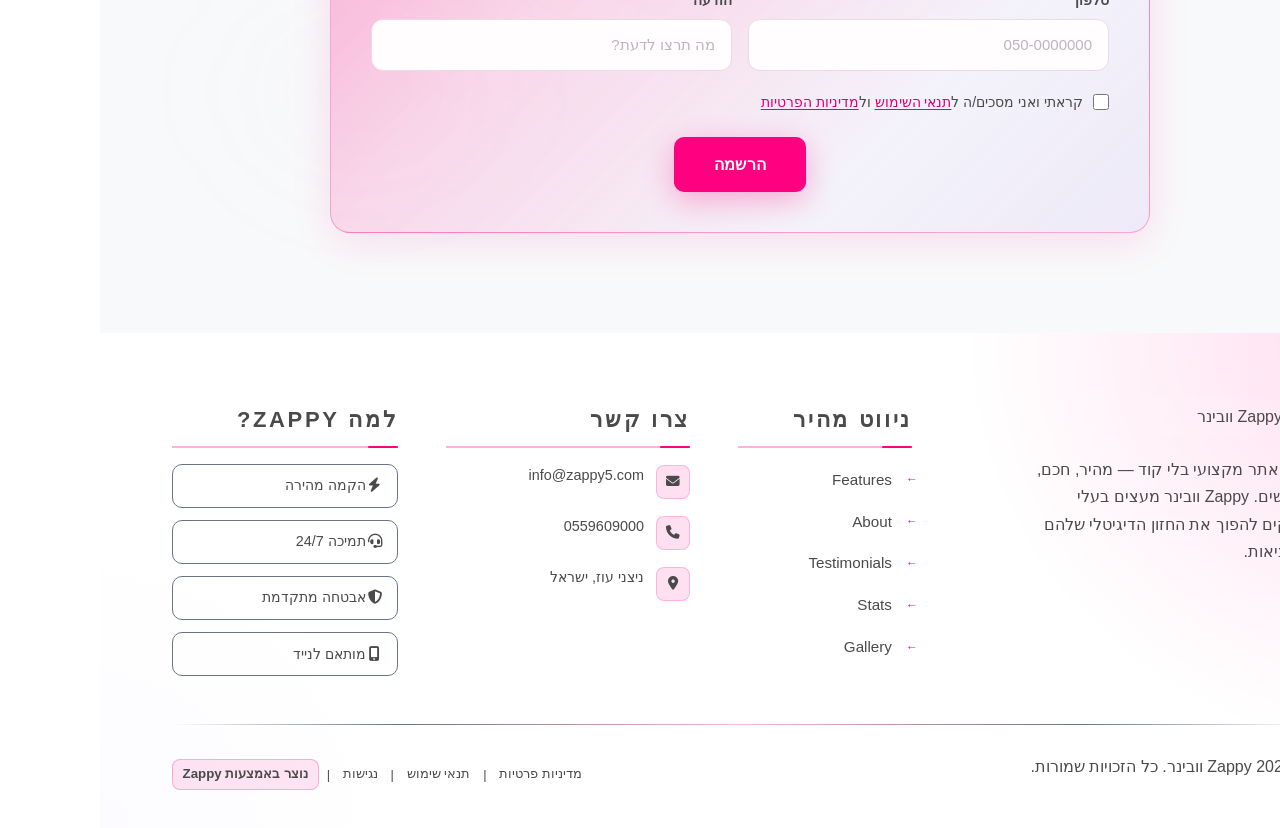
==== commit d87ec716: "Background sync: Progressive GitHub Sync" ====
--- a/index.html
+++ b/index.html
@@ -2088,7 +2088,8 @@
           </label>
         </div>
         <div class="index-cta-section__form-submit" style="text-align: center !important; display: flex !important; justify-content: center !important; align-items: flex-start !important; width: 100% !important;">
-          <button type="submit" class="index-cta-section__btn-submit" data-element-type="button" data-element-id="btn-1781169572246-889gj7i21" data-native-element="true" style="border-color: var(--primary-color, var(--primary, #8B0000)) !important; color: rgb(255, 255, 255) !important; outline: none; background-color: var(--primary-color, var(--primary, #8B0000)) !important; background-image: none !important;" data-text-color="#ffffff">נרשם חדש לוובינר</button>
+          <button type="submit" class="index-cta-section__btn-submit" data-element-type="button" data-element-id="btn-1781169572246-889gj7i21" data-native-element="true" style="border-color: var(--primary-color, var(--primary, #8B0000)) !important; color: rgb(255, 255, 255) !important; outline: none; background-color: var(--primary-color, var(--primary, #8B0000)) !important; background-image: none !important;" data-text-color="#ffffff">הרשמה
+          </button>
         </div>
       </form>
     </div>
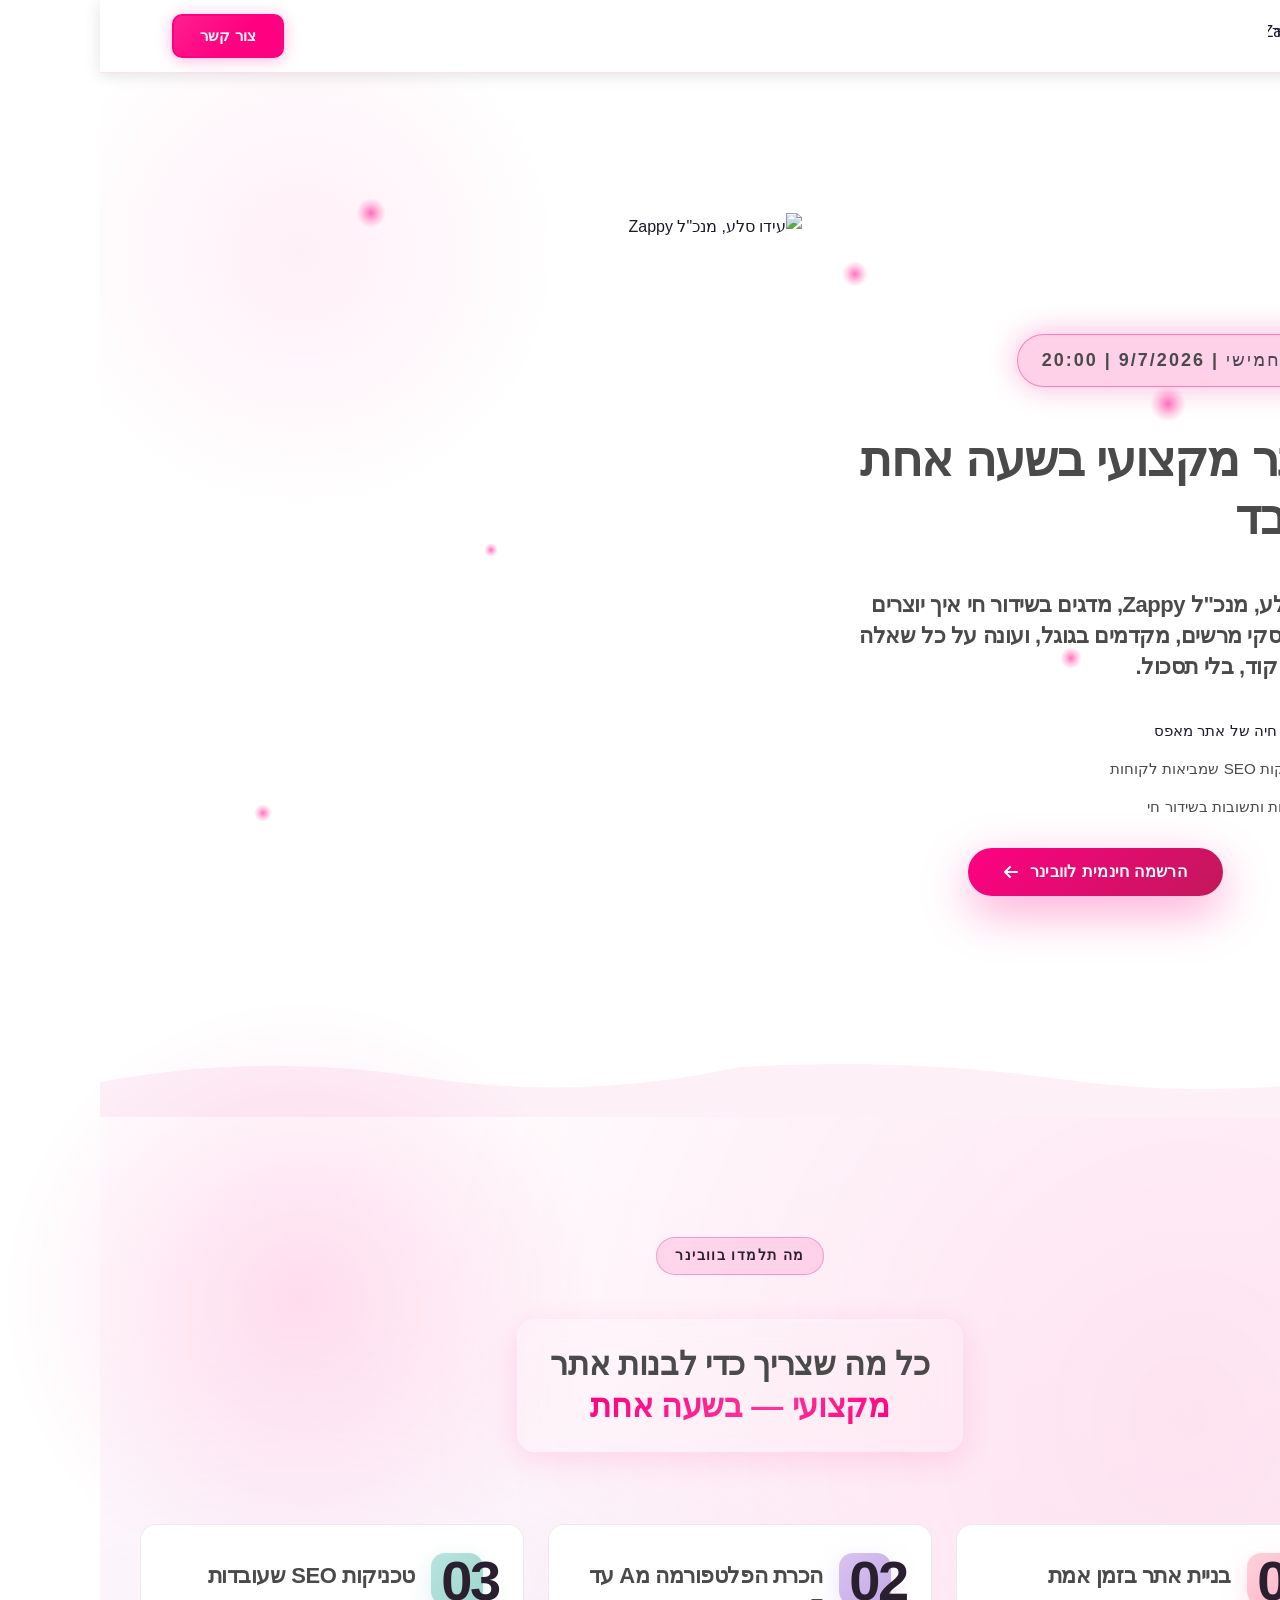
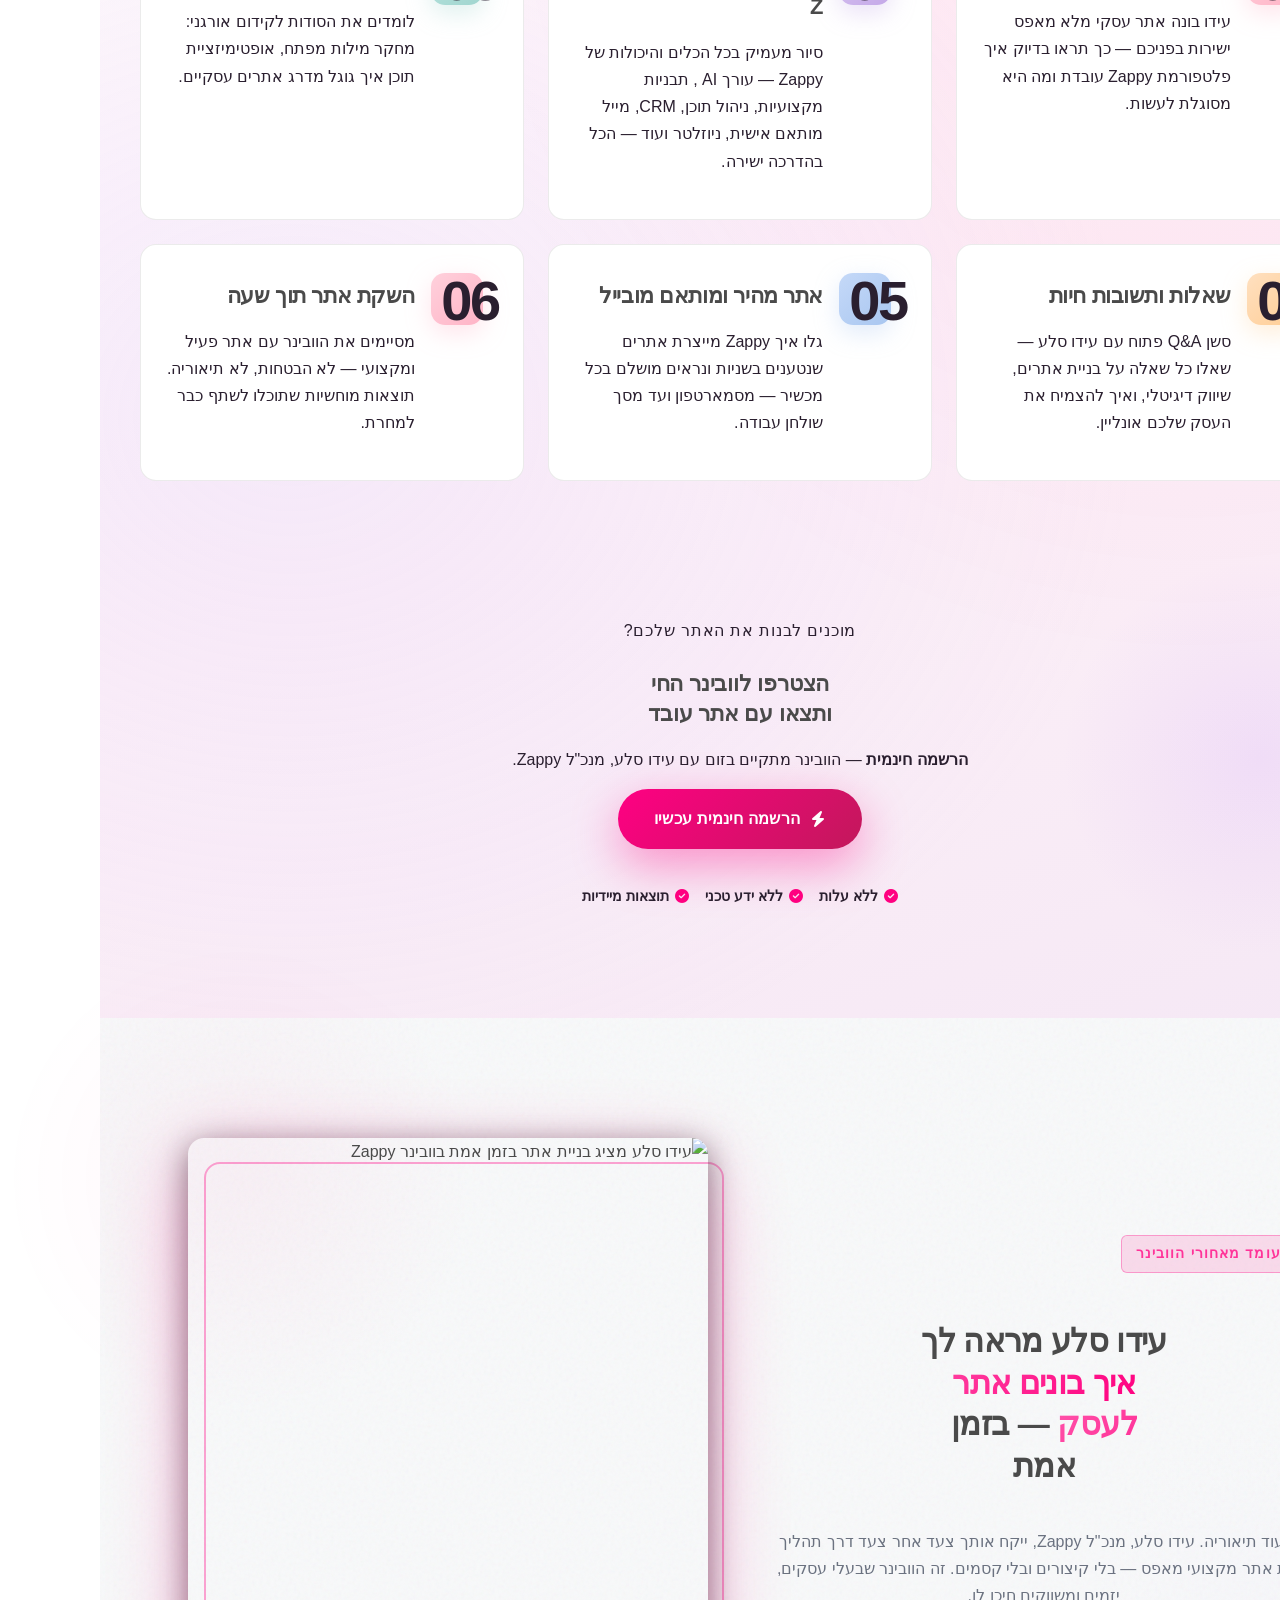
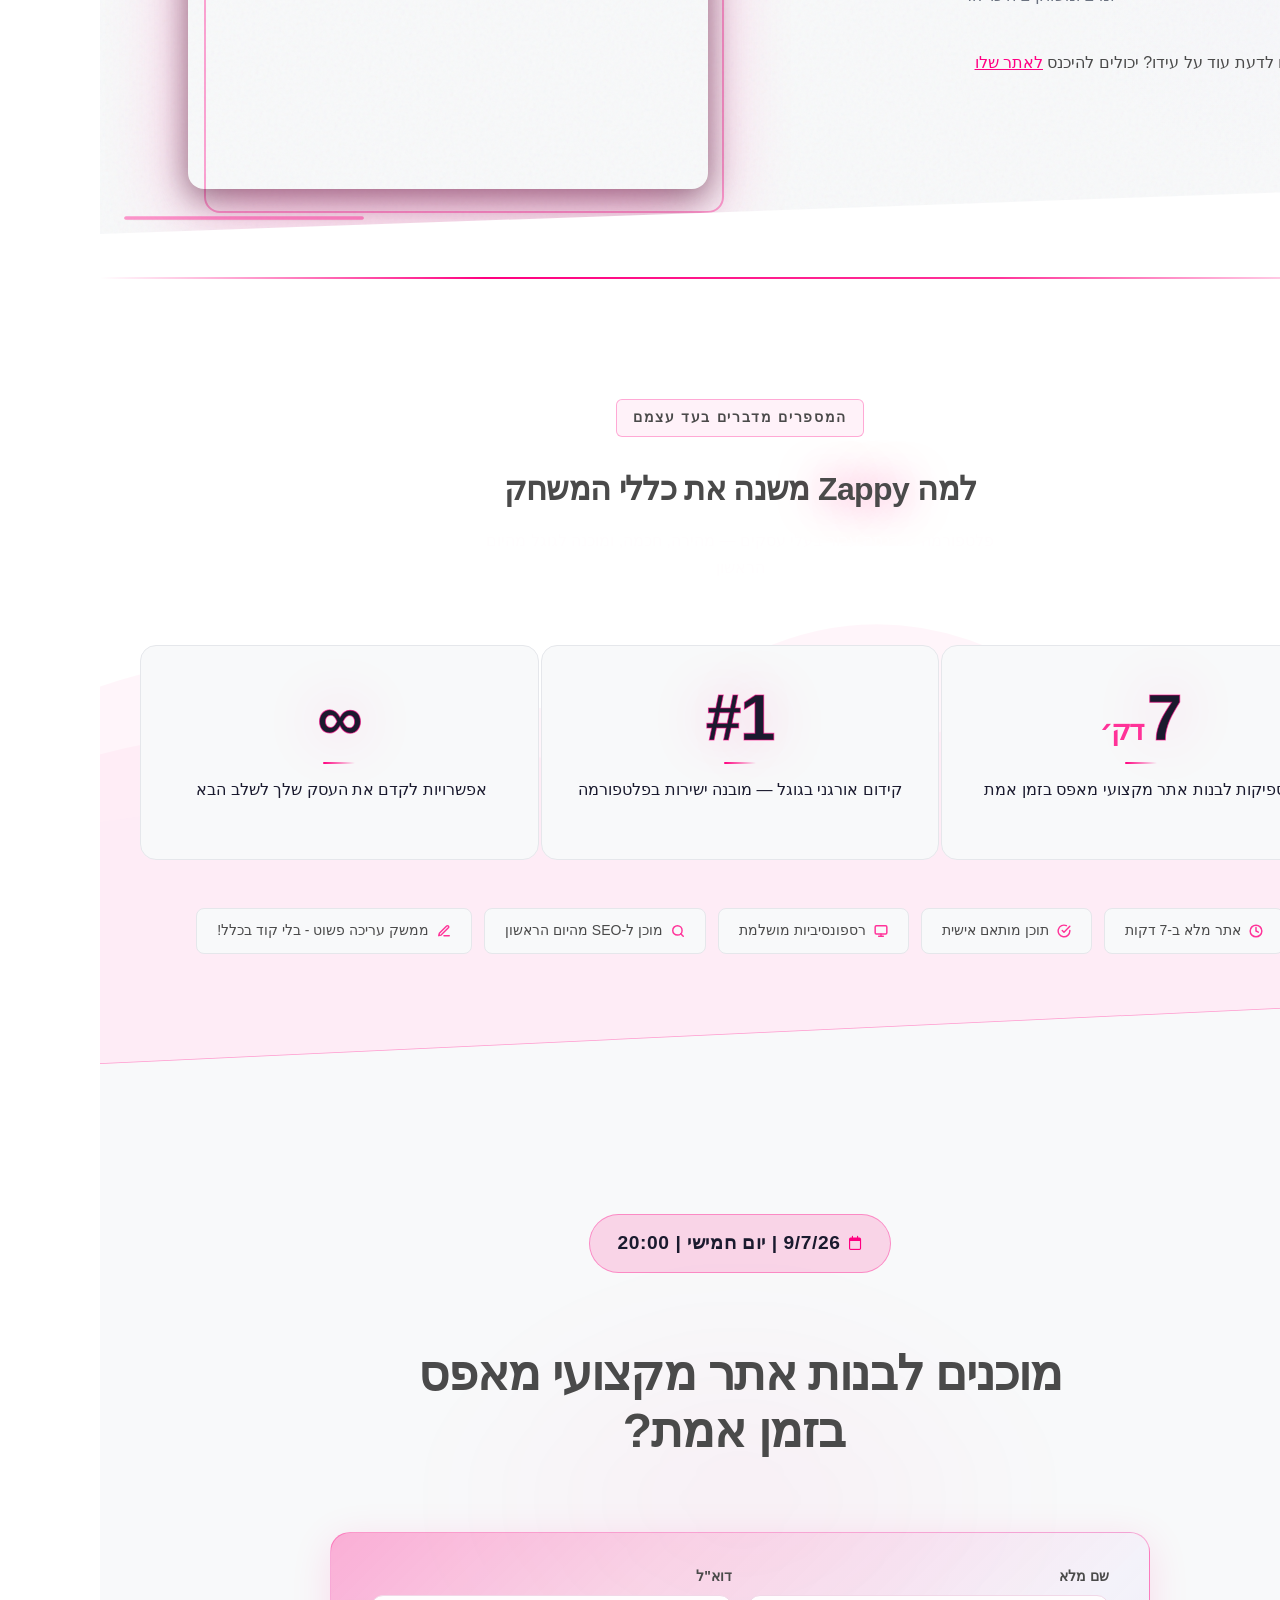
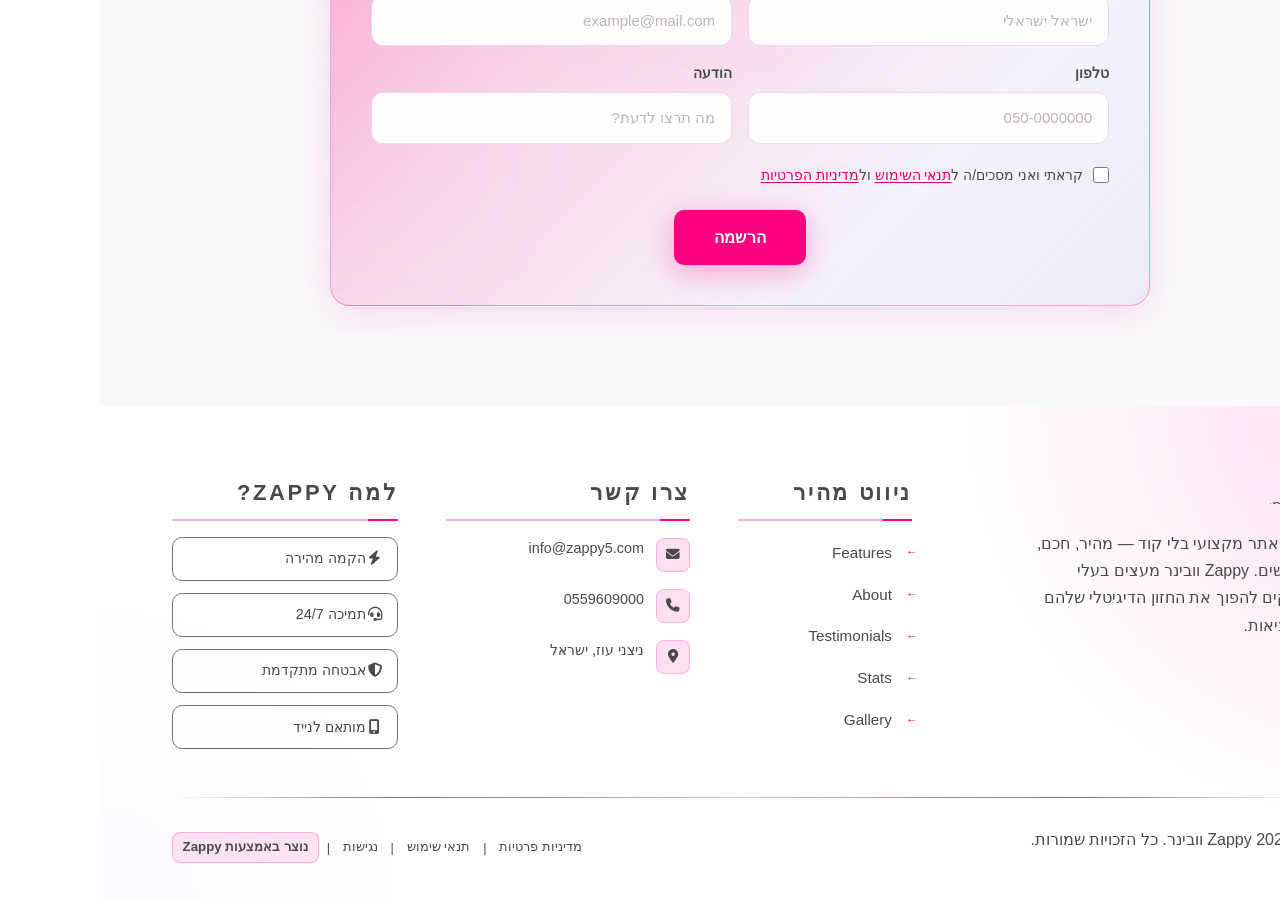
==== commit 524cb907: "Publish: Full site sync" ====
--- a/index.html
+++ b/index.html
@@ -1,6 +1,4 @@
-<!DOCTYPE html>
-<html lang="he" dir="rtl">
-<head>
+<!DOCTYPE html><html lang="he" dir="rtl"><head>
     <meta charset="UTF-8">
     <meta name="viewport" content="width=device-width, initial-scale=1.0">
     <meta name="robots" content="index, follow">
@@ -223,6 +221,377 @@
 })();
 </script>
 <!-- End Zappy Analytics -->
+<!-- Zappy Marketing Events -->
+<script>
+(function() {
+  'use strict';
+  if (window.zappyFireMarketingEvent) return;
+
+  var ECOM_MODE = "";
+  var IS_CATALOG = false;
+  var IS_FULL = false;
+
+  var ECOM_ALIAS = {
+    begin_checkout: 'checkout_started',
+    purchase: 'checkout_complete',
+    add_to_cart: 'add_to_cart',
+    view_product: 'view_product'
+  };
+
+  function pagePath() {
+    try {
+      if (window.ZAPPY_CONFIG && window.ZAPPY_CONFIG.currentPagePath) {
+        return window.ZAPPY_CONFIG.currentPagePath;
+      }
+    } catch (e) {}
+    try { return window.location.pathname || '/'; } catch (e2) { return '/'; }
+  }
+
+  function normalizeItems(meta) {
+    meta = meta || {};
+    var raw = meta.items || meta.cartItems || meta.cart_items || meta.lineItems || [];
+    if (!Array.isArray(raw)) raw = [];
+    var out = [];
+    for (var i = 0; i < raw.length; i++) {
+      var item = raw[i];
+      if (!item || typeof item !== 'object') continue;
+      var id = String(item.item_id || item.productId || item.product_id || item.id || '').trim();
+      var name = String(item.item_name || item.productName || item.product_name || item.name || '').trim();
+      var price = parseFloat(item.price != null ? item.price : (item.unitPrice != null ? item.unitPrice : 0)) || 0;
+      var quantity = Math.max(1, parseInt(item.quantity != null ? item.quantity : (item.qty != null ? item.qty : 1), 10) || 1);
+      if (!id && !name) continue;
+      out.push({ item_id: id || name, item_name: name || id, price: price, quantity: quantity });
+    }
+    return out;
+  }
+
+  function buildGa4Params(eventId, meta) {
+    meta = meta || {};
+    var items = normalizeItems(meta);
+    var value = parseFloat(meta.value != null ? meta.value : (meta.total != null ? meta.total : 0)) || 0;
+    var currency = String(meta.currency || 'USD').toUpperCase();
+
+    if (eventId === 'checkout_complete') {
+      return {
+        transaction_id: String(meta.transaction_id || meta.orderId || meta.order_id || meta.orderNumber || '') || undefined,
+        value: value,
+        currency: currency,
+        items: items
+      };
+    }
+    if (eventId === 'checkout_started') {
+      return { value: value, currency: currency, items: items };
+    }
+    if (eventId === 'add_to_cart') {
+      var atcItems = items.length ? items : [{
+        item_id: String(meta.productId || meta.product_id || ''),
+        item_name: String(meta.productName || meta.product_name || ''),
+        price: parseFloat(meta.value != null ? meta.value : (meta.price != null ? meta.price : 0)) || 0,
+        quantity: parseInt(meta.quantity != null ? meta.quantity : 1, 10) || 1
+      }].filter(function(x) { return x.item_id || x.item_name; });
+      return {
+        value: value || (atcItems[0] ? atcItems[0].price * atcItems[0].quantity : 0),
+        currency: currency,
+        items: atcItems
+      };
+    }
+    if (eventId === 'view_product') {
+      var vpItems = items.length ? items : [{
+        item_id: String(meta.productId || meta.product_id || ''),
+        item_name: String(meta.productName || meta.product_name || ''),
+        price: parseFloat(meta.price != null ? meta.price : (meta.value != null ? meta.value : 0)) || 0,
+        quantity: 1
+      }].filter(function(x) { return x.item_id || x.item_name; });
+      return {
+        currency: currency,
+        value: value || (vpItems[0] ? vpItems[0].price : 0),
+        items: vpItems
+      };
+    }
+    if (eventId === 'whatsapp_click' || eventId === 'phone_click') {
+      return { method: eventId === 'whatsapp_click' ? 'whatsapp' : 'phone', page_path: meta.pagePath || pagePath() };
+    }
+    if (eventId === 'contact_form_submitted' || eventId === 'product_inquiry') {
+      return { page_path: meta.pagePath || pagePath() };
+    }
+    return meta;
+  }
+
+  function buildMetaParams(eventId, meta) {
+    meta = meta || {};
+    var items = normalizeItems(meta);
+    var value = parseFloat(meta.value != null ? meta.value : (meta.total != null ? meta.total : 0)) || 0;
+    var currency = String(meta.currency || 'USD').toUpperCase();
+    var contentIds = [];
+    var numItems = 0;
+    for (var i = 0; i < items.length; i++) {
+      if (items[i].item_id) contentIds.push(items[i].item_id);
+      numItems += items[i].quantity || 1;
+    }
+
+    if (eventId === 'checkout_complete') {
+      return {
+        value: value,
+        currency: currency,
+        content_ids: contentIds.length ? contentIds : undefined,
+        content_type: 'product',
+        num_items: numItems || undefined,
+        order_id: String(meta.order_id || meta.orderId || meta.transaction_id || meta.orderNumber || '') || undefined
+      };
+    }
+    if (eventId === 'checkout_started') {
+      return {
+        value: value,
+        currency: currency,
+        content_ids: contentIds.length ? contentIds : undefined,
+        content_type: 'product',
+        num_items: numItems || parseInt(meta.itemCount != null ? meta.itemCount : 0, 10) || undefined
+      };
+    }
+    if (eventId === 'add_to_cart') {
+      var id = String(meta.productId || meta.product_id || contentIds[0] || '');
+      return {
+        value: value || (items[0] ? items[0].price * items[0].quantity : 0),
+        currency: currency,
+        content_ids: id ? [id] : (contentIds.length ? contentIds : undefined),
+        content_type: 'product',
+        content_name: meta.productName || meta.product_name || (items[0] && items[0].item_name),
+        num_items: parseInt(meta.quantity != null ? meta.quantity : (numItems || 1), 10) || 1
+      };
+    }
+    if (eventId === 'view_product') {
+      var vid = String(meta.productId || meta.product_id || contentIds[0] || '');
+      return {
+        value: value || parseFloat(meta.price != null ? meta.price : 0) || 0,
+        currency: currency,
+        content_ids: vid ? [vid] : (contentIds.length ? contentIds : undefined),
+        content_type: 'product',
+        content_name: meta.productName || meta.product_name || (items[0] && items[0].item_name)
+      };
+    }
+    if (eventId === 'whatsapp_click' || eventId === 'phone_click') {
+      return {
+        content_name: eventId === 'whatsapp_click' ? 'WhatsApp' : 'Phone',
+        content_category: 'contact'
+      };
+    }
+    if (eventId === 'contact_form_submitted' || eventId === 'product_inquiry') {
+      return {
+        content_name: eventId === 'product_inquiry' ? 'Product inquiry' : 'Contact form',
+        content_category: meta.productName || meta.product_name || undefined
+      };
+    }
+    return meta;
+  }
+
+  var PLATFORM = {
+    whatsapp_click: { ga4: 'contact', meta: 'Contact', gtm: 'whatsapp_click', ecom: false },
+    phone_click: { ga4: 'contact', meta: 'Contact', gtm: 'phone_click', ecom: false },
+    contact_form_submitted: { ga4: 'generate_lead', meta: 'Lead', gtm: 'contact_form_submitted', ecom: false },
+    checkout_started: { ga4: 'begin_checkout', meta: 'InitiateCheckout', gtm: 'begin_checkout', ecom: true },
+    checkout_complete: { ga4: 'purchase', meta: 'Purchase', gtm: 'purchase', ecom: true },
+    product_inquiry: { ga4: 'generate_lead', meta: 'Lead', gtm: 'product_inquiry', ecom: false },
+    add_to_cart: { ga4: 'add_to_cart', meta: 'AddToCart', gtm: 'add_to_cart', ecom: true },
+    view_product: { ga4: 'view_item', meta: 'ViewContent', gtm: 'view_item', ecom: true }
+  };
+
+  function purchaseDedupKey(orderId) {
+    return 'zappy_purchase_fired_' + String(orderId || '');
+  }
+
+  function alreadyFiredPurchase(orderId) {
+    if (!orderId) return false;
+    try {
+      return sessionStorage.getItem(purchaseDedupKey(orderId)) === '1';
+    } catch (e) {
+      return false;
+    }
+  }
+
+  function markPurchaseFired(orderId) {
+    if (!orderId) return;
+    try { sessionStorage.setItem(purchaseDedupKey(orderId), '1'); } catch (e) {}
+  }
+
+  /**
+   * Fire a marketing event to first-party analytics + GA4/GTM/Meta when present.
+   * @param {string} eventName marketing ID or ecommerce alias
+   * @param {object} [metadata]
+   * @param {{ skipFirstParty?: boolean }} [opts]
+   */
+  window.zappyFireMarketingEvent = function(eventName, metadata, opts) {
+    try {
+      opts = opts || {};
+      metadata = metadata || {};
+      var eventId = ECOM_ALIAS[eventName] || eventName;
+      var plat = PLATFORM[eventId];
+      if (!plat) return;
+
+      if (!metadata.pagePath && !metadata.page_path) {
+        metadata.pagePath = pagePath();
+      }
+
+      if (eventId === 'checkout_complete') {
+        var oid = String(metadata.orderId || metadata.order_id || metadata.transaction_id || '');
+        if (oid && alreadyFiredPurchase(oid)) return;
+        if (oid) markPurchaseFired(oid);
+      }
+
+      // First-party (skip when already tracked via zappyTrackEcomAnalytics path
+      // that opts out, or when caller already recorded under a different name)
+      if (!opts.skipFirstParty) {
+        try {
+          if (window.zappyAnalytics && typeof window.zappyAnalytics.track === 'function') {
+            window.zappyAnalytics.track(eventId, metadata);
+          }
+        } catch (e1) {}
+      }
+
+      // GTM / dataLayer — platform-standard ecommerce event names
+      try {
+        window.dataLayer = window.dataLayer || [];
+        if (plat.ecom) {
+          var ga4ForGtm = buildGa4Params(eventId, metadata);
+          var ecommerce = {};
+          if (ga4ForGtm.transaction_id) ecommerce.transaction_id = ga4ForGtm.transaction_id;
+          if (ga4ForGtm.value != null) ecommerce.value = ga4ForGtm.value;
+          if (ga4ForGtm.currency) ecommerce.currency = ga4ForGtm.currency;
+          if (ga4ForGtm.items) ecommerce.items = ga4ForGtm.items;
+          window.dataLayer.push({ event: plat.gtm, ecommerce: ecommerce });
+          // Secondary Zappy-specific trigger for merchants who want it
+          if (eventId === 'checkout_complete' || eventId === 'checkout_started') {
+            window.dataLayer.push({ event: eventId, ecommerce: ecommerce });
+          }
+        } else {
+          var dl = { event: plat.gtm };
+          for (var k in metadata) {
+            if (Object.prototype.hasOwnProperty.call(metadata, k)) dl[k] = metadata[k];
+          }
+          window.dataLayer.push(dl);
+        }
+      } catch (e2) {}
+
+      // GA4 gtag
+      try {
+        if (typeof window.gtag === 'function') {
+          window.gtag('event', plat.ga4, buildGa4Params(eventId, metadata));
+        }
+      } catch (e3) {}
+
+      // Meta Pixel (only when fbq is loaded — consent-gated lazy loader)
+      try {
+        if (typeof window.fbq === 'function') {
+          window.fbq('track', plat.meta, buildMetaParams(eventId, metadata));
+        }
+      } catch (e4) {}
+    } catch (err) {}
+  };
+
+  // ---- Click listeners (capture) ----
+  var recent = Object.create(null);
+  function dedupe(key) {
+    var now = Date.now();
+    if (recent[key] && now - recent[key] < 800) return true;
+    recent[key] = now;
+    return false;
+  }
+
+  function closest(el, selector) {
+    if (!el) return null;
+    if (el.closest) return el.closest(selector);
+    return null;
+  }
+
+  function findAnchor(el) {
+    var node = el;
+    while (node && node !== document) {
+      if (node.tagName === 'A') return node;
+      node = node.parentElement;
+    }
+    return null;
+  }
+
+  function isWhatsAppHref(href) {
+    if (!href) return false;
+    var h = String(href).toLowerCase();
+    return h.indexOf('wa.me/') !== -1 ||
+      h.indexOf('api.whatsapp.com') !== -1 ||
+      h.indexOf('whatsapp.com/send') !== -1 ||
+      h.indexOf('whatsapp:') === 0;
+  }
+
+  document.addEventListener('click', function(e) {
+    try {
+      var target = e.target;
+      if (!target) return;
+
+      // WhatsApp
+      var waFloat = closest(target, '.whatsapp-float, a.whatsapp-float, [data-zappy-whatsapp]');
+      var anchor = findAnchor(target);
+      var href = (anchor && anchor.href) || '';
+      if (waFloat || (anchor && isWhatsAppHref(href))) {
+        if (!dedupe('wa:' + href)) {
+          var waSource = waFloat ? 'float' : 'link';
+          window.zappyFireMarketingEvent('whatsapp_click', {
+            source: waSource,
+            href: href || null,
+            pagePath: pagePath()
+          });
+        }
+        return;
+      }
+
+      // Phone
+      var phoneBtn = closest(target, '.phone-header-btn, .nav-phone-btn, .call-btn, [data-zappy-phone]');
+      var telHref = '';
+      if (anchor && anchor.href && String(anchor.href).toLowerCase().indexOf('tel:') === 0) {
+        telHref = anchor.href;
+      } else if (phoneBtn && phoneBtn.href && String(phoneBtn.href).toLowerCase().indexOf('tel:') === 0) {
+        telHref = phoneBtn.href;
+      }
+      if (phoneBtn || telHref) {
+        var phone = '';
+        if (telHref) {
+          phone = String(telHref).replace(/^tel:/i, '').trim();
+        }
+        if (!dedupe('tel:' + (phone || (phoneBtn && phoneBtn.id) || 'btn'))) {
+          window.zappyFireMarketingEvent('phone_click', {
+            source: phoneBtn ? 'button' : 'link',
+            phone: phone || null,
+            href: telHref || null,
+            pagePath: pagePath()
+          });
+        }
+        return;
+      }
+
+      // Catalog / product inquiry
+      if (IS_CATALOG || IS_FULL) {
+        var inq = closest(target, '.card-inquiry-btn, #zappy-pdp-inquiry-btn, a.inquiry-btn');
+        if (inq) {
+          if (!dedupe('inq:' + (inq.id || inq.className))) {
+            var product = window.currentProduct || null;
+            var productId = (inq.getAttribute && inq.getAttribute('data-product-id')) ||
+              (product && product.id) || null;
+            var productName = (inq.getAttribute && inq.getAttribute('data-product-name')) ||
+              (product && product.name) || null;
+            var channel = 'contact_page';
+            var inqHref = (inq.tagName === 'A' && inq.href) ? inq.href : '';
+            if (inqHref && String(inqHref).toLowerCase().indexOf('mailto:') === 0) channel = 'mailto';
+            window.zappyFireMarketingEvent('product_inquiry', {
+              source: inq.id === 'zappy-pdp-inquiry-btn' ? 'pdp' : 'card',
+              productId: productId,
+              productName: productName,
+              channel: channel,
+              pagePath: pagePath()
+            });
+          }
+        }
+      }
+    } catch (err) {}
+  }, true);
+})();
+</script>
     <meta property="og:title" content="איך לבנות אתר מקצועי מאפס — Zappy וובינר">
     <meta property="og:description" content="Zappy is a website-building platform positioned as a game-changer for business owners. The webinar is hosted by Ido Sela, CEO of Zappy, and focuses on live webs">
     <meta property="og:image" content="https://webinar.zappy5.com/assets/business-general-service-upload-1781593551379-og.jpg">
@@ -239,7 +608,6 @@
   
   
   
-  <link rel="stylesheet" href="https://cdnjs.cloudflare.com/ajax/libs/font-awesome/6.4.0/css/all.min.css">
   <style>
     .skip-link { position: absolute; top: 0; left: 0; transform: translateY(-200%); padding: 12px 18px; background: var(--bg-dark, #1a1a1a); color: var(--text-light, #fff); font-weight: 600; border-radius: 0 0 8px 0; z-index: 10000; }
     .skip-link:focus { transform: none; outline: 2px solid var(--ring, #fff); outline-offset: 2px; }
@@ -258,9 +626,9 @@
     <link rel="apple-touch-icon" href="/assets/apple-touch-icon.png">
     <!-- Cookie Consent -->
     <link rel="stylesheet" href="https://cdn.jsdelivr.net/npm/vanilla-cookieconsent@3/dist/cookieconsent.css">
-    <script src="https://cdn.jsdelivr.net/npm/vanilla-cookieconsent@3/dist/cookieconsent.umd.js"></script>
+    
     <!-- Mickidum Accessibility Toolbar -->
-    <script src="https://cdn.jsdelivr.net/gh/mickidum/acc_toolbar/acctoolbar/acctoolbar.min.js"></script>
+    
 
 <style data-zappy-section-v2-css="true">
 /* V2 Regenerated Section CSS */
@@ -1159,28 +1527,76 @@
 </style>
     <!-- ZAPPY_INTEGRATION_START analytics:add_facebook_pixel -->
 <!-- Facebook Pixel -->
-<script>
-  !function(f,b,e,v,n,t,s)
-  {if(f.fbq)return;n=f.fbq=function(){n.callMethod?
-  n.callMethod.apply(n,arguments):n.queue.push(arguments)};
-  if(!f._fbq)f._fbq=n;n.push=n;n.loaded=!0;n.version='2.0';
-  n.queue=[];t=b.createElement(e);t.async=!0;
-  t.src=v;s=b.getElementsByTagName(e)[0];
-  s.parentNode.insertBefore(t,s)}(window, document,'script',
-  'https://connect.facebook.net/en_US/fbevents.js');
-  fbq('init', '2782095785329103');
-  fbq('track', 'PageView');
-</script>
 <!-- ZAPPY_INTEGRATION_END analytics:add_facebook_pixel -->
+    <style id="zappy-critical-above-fold-css">
+html{box-sizing:border-box;-webkit-text-size-adjust:100%}*,*::before,*::after{box-sizing:inherit}body{margin:0;min-width:320px;overflow-x:clip}img,svg,video{max-width:100%;height:auto}main{display:block}.container{width:min(100% - 32px,1200px);margin-inline:auto}.navbar,nav.navbar,header .navbar,header[role="banner"]{position:relative;z-index:1000;width:100%}.nav-container,.navbar .container{display:flex;align-items:center;justify-content:space-between;min-height:64px}.logo,.logo-link img{display:block;width:35px;height:35px;object-fit:contain}.nav-menu,#navMenu{list-style:none;margin:0;padding:0}.navbar a,.nav-menu a,#navMenu a,.navbar .nav-links a{color:inherit;text-decoration:none}.navbar .sub-menu,.nav-menu .sub-menu,#navMenu .sub-menu{display:none}.fa,.fas,.far,.fab,.fa-solid,.fa-regular,.fa-brands{display:inline-block;min-width:1em;text-align:center}html:not(#zappy-noop)[data-zappy-site-type="ecommerce"] .phone-header-btn,html:not(#zappy-noop) .navbar:has(.nav-ecommerce-icons)>.phone-header-btn{display:none!important;visibility:hidden!important;width:0!important;height:0!important;pointer-events:none!important}.zappy-preview-empty-store-cta{display:none!important;visibility:hidden!important;height:0!important;max-height:0!important;overflow:hidden!important;margin:0!important;padding:0!important;border:0!important;box-shadow:none!important}.zappy-catalog-menu{background:var(--surface-color,var(--surface,linear-gradient(135deg,#f8f9fa 0%,#fff 100%)));border-bottom:1px solid var(--border-color,#e5e7eb);padding:0;position:sticky;top:0;z-index:90}.zappy-catalog-menu[dir=rtl],.zappy-catalog-menu.rtl{direction:rtl}.zappy-catalog-menu[dir=ltr],.zappy-catalog-menu.ltr{direction:ltr}.catalog-menu-container{max-width:1440px;margin:0 auto;display:flex;align-items:center;gap:8px;padding:10px 24px;overflow:visible}.catalog-menu-categories,.catalog-menu-list{display:flex;align-items:center;gap:4px;flex-wrap:wrap;margin:0;padding:0;list-style:none}.catalog-menu-item{display:inline-flex;align-items:center;padding:8px 16px;font-size:14px;font-weight:500;color:var(--text-color,var(--text,#374151));text-decoration:none;border-radius:20px;white-space:nowrap}.catalog-menu-all{background:var(--primary-color,var(--primary,#111));color:var(--text-light,#fff)!important}.catalog-menu-parent{position:relative;display:inline-flex;align-items:center}.catalog-menu-trigger{display:inline-flex;align-items:center;gap:6px}.catalog-menu-chevron{flex-shrink:0}.catalog-menu-parent>.sub-menu{display:none!important;visibility:hidden!important;opacity:0!important;pointer-events:none!important}.hero-section,.index-hero-section,section[class*="hero"]{position:relative;overflow:hidden}.hero-section,.index-hero-section{min-height:560px}section[data-hero-type*="fullscreen"]{min-height:100vh}.hero-bg-wrapper,.hero-bg-image,section[class*="hero"] [class*="hero-bg"]{position:absolute;inset:0;width:100%;height:100%}.hero-bg-wrapper img,.hero-bg-image img,section[class*="hero"] [data-hero-bg],section[class*="hero"] img[data-hero-background="true"]{width:100%!important;height:100%!important;object-fit:cover!important;display:block}.hero-content,section[class*="hero"] .container{position:relative;z-index:2}@media(max-width:768px){:root{--header-height:72px;--total-header-height:72px;--zappy-mobile-menu-top:72px}html[data-zappy-site-type="ecommerce"] body{padding-top:var(--total-header-height,72px)}html[data-zappy-site-type="ecommerce"] body>nav.navbar,html[data-zappy-site-type="ecommerce"] body>.navbar:not(.zappy-catalog-menu){position:fixed!important;top:0;left:0;right:0;z-index:100000;width:100%;margin-bottom:0}.zappy-catalog-menu{position:fixed;top:var(--header-height,72px);left:0;right:0;z-index:99999}.nav-container,.navbar .container{min-height:60px}.nav-menu,#navMenu{max-width:100vw;overflow-x:hidden}.hero-section,.index-hero-section,section[class*="hero"],section[data-hero-type*="fullscreen"]{min-height:100svh}.hero-bg-wrapper,.hero-bg-image,.hero-scrim{min-height:100svh}}
+
+
+/* ZAPPY_ANNOUNCEMENT_HEADER_OFFSET_CSS_V3 */
+:root {
+  --zappy-header-stack-height: calc(var(--zappy-announcement-height, 40px) + var(--header-height, 72px));
+}
+body:has(.zappy-announcement-bar) nav.navbar:not(.zappy-catalog-menu),
+body:has(.zappy-announcement-bar) header.navbar,
+body:has(.zappy-announcement-bar) .navbar:not(.zappy-catalog-menu):not(.mobile-search-panel) {
+  top: var(--zappy-announcement-height, 40px) !important;
+}
+/* First-paint: pull fullscreen heroes behind the fixed announcement+nav so a
+   transparent --nav-bg does not flash the cream body strip (live FOUC that
+   preview never showed because preview injects the same underlap eagerly). */
+body:has(.zappy-announcement-bar) section[data-hero-type^="fullscreen"],
+body:has(.zappy-announcement-bar) .index-hero-section,
+body:has(.zappy-announcement-bar) main > section[class*="hero"]:first-of-type {
+  margin-top: calc(-1 * var(--zappy-header-stack-height)) !important;
+  padding-top: calc(var(--zappy-header-stack-height)) !important;
+}
+
+
+
+/* ZAPPY_CONTENT_ALIGNMENT_FIRST_PAINT_CSS_V1 */
+[data-zappy-content-align] {
+  display: flex !important;
+  flex-direction: column !important;
+}
+[data-zappy-content-align^="top-"] { justify-content: flex-start !important; }
+[data-zappy-content-align^="upper-"],
+[data-zappy-content-align^="center-"],
+[data-zappy-content-align^="lower-"] { justify-content: center !important; }
+[data-zappy-content-align^="bottom-"] { justify-content: flex-end !important; }
+[data-zappy-content-align$="-left"],
+[data-zappy-content-align$="-mid-left"] {
+  align-items: flex-start !important;
+  text-align: start !important;
+}
+[data-zappy-content-align$="-center"] {
+  align-items: center !important;
+  text-align: center !important;
+}
+[data-zappy-content-align$="-right"],
+[data-zappy-content-align$="-mid-right"] {
+  align-items: flex-end !important;
+  text-align: end !important;
+}
+[data-zappy-content-align] [data-zappy-align-target] {
+  margin-left: auto;
+  margin-right: auto;
+}
+[data-zappy-content-align$="-center"] [data-zappy-align-target],
+[data-zappy-content-align$="-center"] [data-zappy-align-target] > * {
+  text-align: center !important;
+}
+
+</style>
     <link rel="stylesheet" href="/styles.css">
     <script>window.ZAPPY_WEBSITE_ID = "bb098b57-d74f-4514-b582-c1c3386ab24c"; window.ZAPPY_API_BASE = "https://api.zappy5.com";</script>
+    <link rel="preload" as="image" href="/assets/site-----image-1-remove_background-remove_background-remove_background-remove_background-1781183718442-gj3qsz.png?v=1781183718442" fetchpriority="high">
 
     <style id="zappy-dropdown-submenu-styles">
       /* ========== DESKTOP DROPDOWN SUBMENU STYLES ========== */
       /* Base styles for dropdown submenus - parent must be positioned */
       .nav-menu li:has(.sub-menu), nav li:has(.sub-menu), .navbar li:has(.sub-menu), #navMenu li:has(.sub-menu) { position: relative; }
       /* Submenu base - hidden by default */
-      .nav-menu .sub-menu, nav .sub-menu, .navbar .sub-menu, #navMenu .sub-menu { display: block !important; position: absolute !important; top: 100%; left: 0; min-width: 220px; background: white; border-radius: 8px; box-shadow: 0 8px 25px rgba(0,0,0,0.15); padding: 8px 0; opacity: 0; visibility: hidden; transform: translateY(10px); transition: all 0.3s ease; z-index: 1000; list-style: none; pointer-events: none; }
+      .nav-menu .sub-menu, nav .sub-menu, .navbar .sub-menu, #navMenu .sub-menu { display: block !important; position: absolute !important; top: 100%; left: 0; min-width: 220px; border-radius: 8px; box-shadow: 0 8px 25px rgba(0,0,0,0.15); padding: 8px 0; opacity: 0; visibility: hidden; transform: translateY(10px); transition: all 0.3s ease; z-index: 1000; list-style: none; pointer-events: none; }
       /* CRITICAL: Desktop hover styles to show dropdown */
       .nav-menu li:hover > .sub-menu, nav li:hover > .sub-menu, .navbar li:hover > .sub-menu, #navMenu li:hover > .sub-menu { opacity: 1 !important; visibility: visible !important; transform: translateY(0) !important; pointer-events: auto !important; }
       /* Submenu item styling */
@@ -1209,7 +1625,7 @@
         .nav-menu li > .sub-menu.mobile-expanded, nav li > .sub-menu.mobile-expanded, .navbar li > .sub-menu.mobile-expanded, #navMenu li > .sub-menu.mobile-expanded { opacity: 1 !important; visibility: visible !important; pointer-events: auto !important; }
         .nav-menu li:has(.sub-menu), nav li:has(.sub-menu), .navbar li:has(.sub-menu), #navMenu li:has(.sub-menu) { display: flex !important; flex-wrap: wrap !important; align-items: center !important; position: relative !important; min-height: 44px !important; }
         .nav-menu li:has(.sub-menu) > a, nav li:has(.sub-menu) > a, .navbar li:has(.sub-menu) > a, #navMenu li:has(.sub-menu) > a { flex: 1 !important; min-width: 0 !important; }
-        .nav-menu li:has(.sub-menu) > .menu-group-title, nav li:has(.sub-menu) > .menu-group-title, .navbar li:has(.sub-menu) > .menu-group-title, #navMenu li:has(.sub-menu) > .menu-group-title { flex: 1 !important; min-width: 0 !important; padding: 0 !important; line-height: inherit !important; }
+        .nav-menu li:has(.sub-menu) > .menu-group-title, nav li:has(.sub-menu) > .menu-group-title, .navbar li:has(.sub-menu) > .menu-group-title, #navMenu li:has(.sub-menu) > .menu-group-title { flex: 1 !important; min-width: 0 !important; display: flex !important; align-items: center !important; padding: 12px 16px !important; min-height: 44px !important; line-height: 1.4 !important; font-weight: 600 !important; box-sizing: border-box !important; }
         .nav-menu li:has(.sub-menu) > .sub-menu, nav li:has(.sub-menu) > .sub-menu, .navbar li:has(.sub-menu) > .sub-menu, #navMenu li:has(.sub-menu) > .sub-menu { flex-basis: 100% !important; width: 100% !important; }
         .nav-menu li:has(.sub-menu) > a [class*="chevron"], .nav-menu li:has(.sub-menu) > a [class*="arrow"], .nav-menu li:has(.sub-menu) > a .fa-chevron-down, .nav-menu li:has(.sub-menu) > a .fa-angle-down, nav li:has(.sub-menu) > a [class*="chevron"], nav li:has(.sub-menu) > a [class*="arrow"], #navMenu li:has(.sub-menu) > a [class*="chevron"], #navMenu li:has(.sub-menu) > a [class*="arrow"] { display: none !important; visibility: hidden !important; }
         .mobile-submenu-toggle { display: flex !important; align-items: center !important; justify-content: center !important; width: 44px !important; height: auto !important; background: transparent !important; border: none !important; cursor: pointer !important; color: var(--text-light) !important; position: static !important; flex-shrink: 0 !important; align-self: stretch !important; z-index: 2 !important; padding: 0 !important; margin: 0 !important; }
@@ -1266,10 +1682,10 @@
 <a class="skip-link" href="#main">דלג לתוכן הראשי</a>
   <nav class="navbar" dir="rtl">
   <button class="mobile-toggle" id="mobileToggle" aria-label="Menu">
-    <svg class="hamburger-icon" width="24" height="24" viewBox="0 0 24 24" fill="none">
+    <svg style="display:block !important" class="hamburger-icon" width="24" height="24" viewBox="0 0 24 24" fill="none">
       <path d="M3 12h18M3 6h18M3 18h18" stroke="currentColor" stroke-width="2" stroke-linecap="round"></path>
     </svg>
-    <svg class="close-icon" width="24" height="24" viewBox="0 0 24 24" fill="none" style="display: none;">
+    <svg class="close-icon" width="24" height="24" viewBox="0 0 24 24" fill="none" style="display:none !important">
       <path d="M18 6L6 18M6 6l12 12" stroke="currentColor" stroke-width="2" stroke-linecap="round"></path>
     </svg>
   </button>
@@ -1282,7 +1698,7 @@
 
   <div class="nav-container" style="flex-direction: row">
     <div class="nav-right-group"><div class="nav-brand">
-      <a href="/" class="logo-link"><img class="logo" src="/assets/zappy-web-development-platform-saas-logo-1779359776331-u5yz14.webp?v=1779359776576-lijl5o" alt="Zappy וובינר"></a>
+      <a href="/" class="logo-link"><img class="logo" src="/assets/zappy-web-development-platform-saas-logo-1779359776331-u5yz14.webp?v=1779359776576-lijl5o" alt="Zappy וובינר" decoding="async" width="35" height="35"></a>
     </div></div>
 
     
@@ -1748,9 +2164,9 @@
   <div class="index-hero-container">
     <!-- Text Column (Right) -->
     <div class="index-hero-text-col" style="animation: zappy-fade-in 0.9s 0.2s ease forwards;">
-      <p style="text-align: center; box-sizing: border-box; max-width: none; width: auto; display: block;" data-zappy-text-width="custom"><span style="font-size: 18px; letter-spacing: 2px; text-transform: uppercase; background-color: rgba(255, 0, 131, 0.18); padding: 10px 24px; border-radius: 100px; border: 1px solid rgba(255, 0, 131, 0.4); display: inline-block; animation: 2s ease-in-out 0s infinite normal none running hero-date-pulse; box-shadow: rgba(255, 0, 131, 0.3) 0px 0px 30px; color: #4a4a4a !important">יום חמישי&nbsp;<b>|</b>&nbsp;<b>9/7/2026 | 20:00</b></span></p><h1 class="index-hero-h1" style="color: rgb(74, 74, 74);">אתר מקצועי בשעה אחת</h1>
+      <p style="text-align: center; box-sizing: border-box; max-width: none; width: auto; display: block;" data-zappy-text-width="custom"><span style="font-size: 18px; letter-spacing: 2px; text-transform: uppercase; background-color: rgba(255, 0, 131, 0.18); padding: 10px 24px; border-radius: 100px; border: 1px solid rgba(255, 0, 131, 0.4); display: inline-block; animation: 2s ease-in-out 0s infinite normal none running hero-date-pulse; box-shadow: rgba(255, 0, 131, 0.3) 0px 0px 30px; color: #4a4a4a !important">יום חמישי&nbsp;<b>|</b>&nbsp;<b>9/7/2026 | 20:00</b></span></p><h1 class="index-hero-h1" style="color: rgb(74, 74, 74);">אתר מקצועי בשעה אחת<br>בלבד</h1>
       <h3 class="index-hero-subtitle" style="color: rgb(74, 74, 74);">עידו סלע, מנכ"ל Zappy, מדגים בשידור חי איך יוצרים אתר עסקי מרשים, מקדמים בגוגל, ועונה על כל שאלה — בלי קוד, בלי תסכול.</h3>
-      <ul class="index-hero-bullets" ><li><span class="index-hero-bullet-icon" aria-hidden="true"><svg data-element-type="icon" data-icon-type="svg" width="18" height="18" viewBox="0 0 18 18" fill="none" xmlns="http://www.w3.org/2000/svg" style="cursor: pointer;"><circle cx="9" cy="9" r="9" fill="#FF0080" fill-opacity="0.15"></circle><path d="M5 9.5L7.5 12L13 6.5" stroke="#FF0080" stroke-width="2" stroke-linecap="round" stroke-linejoin="round"></path></svg></span><span>בנייה חיה של אתר מאפס</span></li><li><span class="index-hero-bullet-icon" aria-hidden="true"><svg data-element-type="icon" data-icon-type="svg" width="18" height="18" viewBox="0 0 18 18" fill="none" xmlns="http://www.w3.org/2000/svg" style="cursor: pointer;"><circle cx="9" cy="9" r="9" fill="#FF0080" fill-opacity="0.15"></circle><path d="M5 9.5L7.5 12L13 6.5" stroke="#FF0080" stroke-width="2" stroke-linecap="round" stroke-linejoin="round"></path></svg></span><span><span style="color: #4a4a4a !important">טכניקות SEO שמביאות לקוחות</span></span></li><li><span class="index-hero-bullet-icon" aria-hidden="true"><svg data-element-type="icon" data-icon-type="svg" width="18" height="18" viewBox="0 0 18 18" fill="none" xmlns="http://www.w3.org/2000/svg" style="cursor: pointer;"><circle cx="9" cy="9" r="9" fill="#FF0080" fill-opacity="0.15"></circle><path d="M5 9.5L7.5 12L13 6.5" stroke="#FF0080" stroke-width="2" stroke-linecap="round" stroke-linejoin="round"></path></svg></span><span><span style="color: #4a4a4a !important">שאלות ותשובות בשידור חי</span></span></li></ul>
+      <ul class="index-hero-bullets"><li><span class="index-hero-bullet-icon" aria-hidden="true"><svg data-element-type="icon" data-icon-type="svg" width="18" height="18" viewBox="0 0 18 18" fill="none" xmlns="http://www.w3.org/2000/svg" style="cursor: pointer;"><circle cx="9" cy="9" r="9" fill="#FF0080" fill-opacity="0.15"></circle><path d="M5 9.5L7.5 12L13 6.5" stroke="#FF0080" stroke-width="2" stroke-linecap="round" stroke-linejoin="round"></path></svg></span><span>בנייה חיה של אתר מאפס</span></li><li><span class="index-hero-bullet-icon" aria-hidden="true"><svg data-element-type="icon" data-icon-type="svg" width="18" height="18" viewBox="0 0 18 18" fill="none" xmlns="http://www.w3.org/2000/svg" style="cursor: pointer;"><circle cx="9" cy="9" r="9" fill="#FF0080" fill-opacity="0.15"></circle><path d="M5 9.5L7.5 12L13 6.5" stroke="#FF0080" stroke-width="2" stroke-linecap="round" stroke-linejoin="round"></path></svg></span><span><span style="color: #4a4a4a !important">טכניקות SEO שמביאות לקוחות</span></span></li><li><span class="index-hero-bullet-icon" aria-hidden="true"><svg data-element-type="icon" data-icon-type="svg" width="18" height="18" viewBox="0 0 18 18" fill="none" xmlns="http://www.w3.org/2000/svg" style="cursor: pointer;"><circle cx="9" cy="9" r="9" fill="#FF0080" fill-opacity="0.15"></circle><path d="M5 9.5L7.5 12L13 6.5" stroke="#FF0080" stroke-width="2" stroke-linecap="round" stroke-linejoin="round"></path></svg></span><span><span style="color: #4a4a4a !important">שאלות ותשובות בשידור חי</span></span></li></ul>
       <div class="index-hero-ctas" style="text-align: center !important; display: flex !important; justify-content: center !important; align-items: flex-start !important; width: 100% !important;">
         <a href="#cta" class="index-hero-btn-primary btn btn-primary" data-element-type="button" data-element-id="btn-1779356434802-mfqy1l9o9" data-native-element="true" style="color: rgb(255, 255, 255) !important; outline: none; border-color: transparent !important; background-color: transparent !important; background-image: linear-gradient(135deg, rgb(255, 0, 131), rgb(194, 24, 91)) !important;">הרשמה חינמית לוובינר <i class="fa-solid fa-arrow-left"></i></a>
         
@@ -1762,7 +2178,7 @@
     <!-- Image Column (Left) -->
     <div class="index-hero-image-col">
       <div class="index-hero-image-frame">
-        <div data-zappy-zoom-wrapper="true" data-element-id="img-1779356756189-jfgk5mqhl" data-element-type="image" data-zappy-zoom-wrapper-width="560px" data-zappy-zoom-wrapper-height="850px" data-zappy-zoom-wrapper-width-mode="full" data-zappy-zoom-wrapper-align="center" style="position: relative; display: block; aspect-ratio: unset; overflow: hidden !important; height: auto !important; width: 100% !important; min-height: 150px !important; top: 0px !important; left: 0px !important; max-width: none !important; z-index: 1 !important;" data-zappy-zoom-clip="true" data-zappy-wrapper-margins-applied="true"><img class="index-hero-img" data-placeholder="hero-presenter-image" data-context="Ido Sela, CEO of Zappy, professional portrait photo. Bald man with arms crossed, wearing a dark striped short-sleeve shirt, confident and approachable smile, professional webinar presenter. Clean background." src="/assets/site-----image-1-remove_background-remove_background-remove_background-remove_background-1781183718442-gj3qsz.png?v=1781183718442" alt="עידו סלע, מנכ&quot;ל Zappy" width="560" height="680" data-element-type="image" data-element-id="img-1779356756189-jfgk5mqhl" style="object-fit: cover !important; width: 100% !important; height: auto !important; position: relative !important; max-width: 100% !important; object-position: 50% 50% !important; display: block !important; margin: 0px !important;" data-zappy-object-position="50% 50%" data-zappy-zoom="1" data-zappy-original-width="560" data-zappy-original-height="751.0000610351562"></div>
+        <div data-zappy-zoom-wrapper="true" data-element-id="img-1779356756189-jfgk5mqhl" data-element-type="image" data-zappy-zoom-wrapper-width="560px" data-zappy-zoom-wrapper-height="850px" data-zappy-zoom-wrapper-width-mode="full" data-zappy-zoom-wrapper-align="center" style="position: relative; display: block; aspect-ratio: unset; overflow: hidden !important; height: auto !important; width: 100% !important; min-height: 150px !important; top: 0px !important; left: 0px !important; max-width: none !important; z-index: 1 !important;" data-zappy-zoom-clip="true" data-zappy-wrapper-margins-applied="true"><img loading="eager" fetchpriority="high" class="index-hero-img" data-placeholder="hero-presenter-image" data-context="Ido Sela, CEO of Zappy, professional portrait photo. Bald man with arms crossed, wearing a dark striped short-sleeve shirt, confident and approachable smile, professional webinar presenter. Clean background." src="/assets/site-----image-1-remove_background-remove_background-remove_background-remove_background-1781183718442-gj3qsz.png?v=1781183718442" alt="עידו סלע, מנכ&quot;ל Zappy" width="560" height="680" data-element-type="image" data-element-id="img-1779356756189-jfgk5mqhl" style="object-fit: cover !important; width: 100% !important; height: auto !important; position: relative !important; max-width: 100% !important; object-position: 50% 50% !important; display: block !important; margin: 0px !important;" data-zappy-object-position="50% 50%" data-zappy-zoom="1" data-zappy-original-width="560" data-zappy-original-height="751.0000610351562" decoding="async"></div>
 </div>
     </div>
   </div>
@@ -1902,7 +2318,7 @@
   </div>
 </section>
 
-<section data-band-index="2" id="about" class="index-about-section" data-layout-spec="בית-about" dir="rtl" >
+<section data-band-index="2" id="about" class="index-about-section" data-layout-spec="בית-about" dir="rtl">
   <!-- Decorative background blobs -->
   <div class="about-blob about-blob-1" aria-hidden="true"></div>
   <div class="about-blob about-blob-2" aria-hidden="true"></div>
@@ -1924,7 +2340,7 @@
       <div class="about-image-wrapper">
         <!-- Main large image -->
         <div class="about-main-image-frame">
-          <div data-zappy-zoom-wrapper="true" data-element-id="img-1779356977574-czk074cw9" data-element-type="image" data-zappy-zoom-wrapper-width="520px" data-zappy-zoom-wrapper-height="651px" data-zappy-zoom-wrapper-width-mode="px" data-zappy-zoom-wrapper-align="center" style="position: relative !important; overflow: hidden !important; width: 520px !important; max-width: 100% !important; margin-left: auto !important; margin-right: auto !important; height: 651px !important; display: block !important; padding-bottom: 0px !important;" data-zappy-zoom-clip="true" data-zappy-wrapper-margins-applied="true"><img decoding="async" data-placeholder="index-about-image-1" data-context="Ido Sela, CEO of Zappy web platform, presenting a live website building webinar. He stands confidently in a modern studio setup with large screens showing a professional website being built in real-time on the Zappy platform. The environment is sleek and tech-forward with dark background, pink accent lighting, and multiple monitors displaying website UI. Candid, high-energy webinar presenter moment." width="560" height="680" src="/assets/site-index-service-image-1-1781169699871-0pupfg.webp?v=1781169702164" alt="עידו סלע מציג בניית אתר בזמן אמת בוובינר Zappy" data-element-type="image" data-element-id="img-1779356977574-czk074cw9" style="object-position: 50% 50% !important; display: block !important; object-fit: cover !important; margin: 0px !important; left: 0px !important; top: 0px !important; width: 100% !important; height: 100% !important; max-width: 100% !important; max-height: none !important; position: absolute !important;" data-zappy-zoom="1.02" data-zappy-original-width="520" data-zappy-original-height="651" data-zappy-object-position="50% 50%"></div>
+          <div data-zappy-zoom-wrapper="true" data-element-id="img-1779356977574-czk074cw9" data-element-type="image" data-zappy-zoom-wrapper-width="520px" data-zappy-zoom-wrapper-height="651px" data-zappy-zoom-wrapper-width-mode="px" data-zappy-zoom-wrapper-align="center" style="position: relative !important; overflow: hidden !important; width: 520px !important; max-width: 100% !important; margin-left: auto !important; margin-right: auto !important; height: 651px !important; display: block !important; padding-bottom: 0px !important;" data-zappy-zoom-clip="true" data-zappy-wrapper-margins-applied="true"><img decoding="async" data-placeholder="index-about-image-1" data-context="Ido Sela, CEO of Zappy web platform, presenting a live website building webinar. He stands confidently in a modern studio setup with large screens showing a professional website being built in real-time on the Zappy platform. The environment is sleek and tech-forward with dark background, pink accent lighting, and multiple monitors displaying website UI. Candid, high-energy webinar presenter moment." width="560" height="680" src="/assets/site-index-service-image-1-1781169699871-0pupfg.webp?v=1781169702164" alt="עידו סלע מציג בניית אתר בזמן אמת בוובינר Zappy" data-element-type="image" data-element-id="img-1779356977574-czk074cw9" style="object-position: 50% 50% !important; display: block !important; object-fit: cover !important; margin: 0px !important; left: 0px !important; top: 0px !important; width: 100% !important; height: 100% !important; max-width: 100% !important; max-height: none !important; position: absolute !important;" data-zappy-zoom="1.02" data-zappy-original-width="520" data-zappy-original-height="651" data-zappy-object-position="50% 50%" loading="lazy" fetchpriority="low"></div>
         </div>
         <!-- Secondary backplate tile peeking from end-bottom -->
         <div class="about-backplate-frame">
@@ -1948,55 +2364,55 @@
 
 
 
-<section data-band-index="4" id="stats" class="index-stats-section" data-layout-spec="בית-stats" dir="rtl" >
+<section data-band-index="4" id="stats" class="index-stats-section" data-layout-spec="בית-stats" dir="rtl">
   <!-- Background signal-wave texture -->
-  <div class="index-stats-section__bg-texture" aria-hidden="true" >
-    <svg data-no-icon-edit="true" aria-hidden="true" viewBox="0 0 1200 600" preserveAspectRatio="none" xmlns="http://www.w3.org/2000/svg" class="index-stats-section__wave-svg" >
+  <div class="index-stats-section__bg-texture" aria-hidden="true">
+    <svg data-no-icon-edit="true" aria-hidden="true" viewBox="0 0 1200 600" preserveAspectRatio="none" xmlns="http://www.w3.org/2000/svg" class="index-stats-section__wave-svg">
       <path d="M0,300 Q150,260 300,300 T600,280 T900,300 T1200,270 L1200,600 L0,600 Z" fill="rgba(255,0,131,0.04)"></path>
       <path d="M0,350 Q200,310 400,350 T800,330 T1200,350 L1200,600 L0,600 Z" fill="rgba(255,0,131,0.03)"></path>
       <path d="M0,400 Q250,370 500,400 T1000,380 T1200,400 L1200,600 L0,600 Z" fill="rgba(217,199,255,0.03)"></path>
     </svg>
   </div>
 
-  <div class="index-stats-section__container" >
+  <div class="index-stats-section__container">
     <!-- Centered title area -->
     <div class="index-stats-section__header">
-      <p><span class="index-stats-section__eyebrow" >המספרים מדברים בעד עצמם</span>
-      </p><h2 class="index-stats-section__title" style="color: #4A4A4A;">למה <span class="index-stats-section__title-accent" >Zappy</span> משנה את כללי המשחק</h2>
+      <p><span class="index-stats-section__eyebrow">המספרים מדברים בעד עצמם</span>
+      </p><h2 class="index-stats-section__title" style="color: #4A4A4A;">למה <span class="index-stats-section__title-accent">Zappy</span> משנה את כללי המשחק</h2>
       <p class="index-stats-section__subtitle" style="color: rgb(255, 253, 254) !important;">פלטפורמה שנבנתה עבור בעלי עסקים — מהירה, חכמה, ומוכנה לגוגל מהיום הראשון</p>
     </div>
 
     <!-- Four-column metrics row -->
     <div class="index-stats-section__metrics zappy-preserve-css-grid" id="zappy-auto-grid-1781169572304-54670n" data-zappy-auto-grid="true" data-original-item-width="399" data-original-gap="2px" style="--zappy-grid-cols: repeat(3, minmax(0, 1fr)); display: grid; align-items: stretch !important; grid-template-columns: repeat(3, minmax(0, 1fr));" data-zappy-explicit-columns="true">
-      <article class="index-stats-section__metric" data-grid-item-index="0" >
-        <div class="index-stats-section__metric-number" >7<span class="index-stats-section__metric-unit" style="color: var(--secondary);">דק׳</span></div>
-        <div class="index-stats-section__metric-divider" aria-hidden="true" ></div>
+      <article class="index-stats-section__metric" data-grid-item-index="0">
+        <div class="index-stats-section__metric-number">7<span class="index-stats-section__metric-unit" style="color: var(--secondary);">דק׳</span></div>
+        <div class="index-stats-section__metric-divider" aria-hidden="true"></div>
         <p class="index-stats-section__metric-label" style="color: var(--text-dark);">מספיקות לבנות אתר מקצועי מאפס בזמן אמת</p>
       </article>
       
-      <article class="index-stats-section__metric" data-grid-item-index="1" >
-        <div class="index-stats-section__metric-number" >#1</div>
-        <div class="index-stats-section__metric-divider" aria-hidden="true" ></div>
+      <article class="index-stats-section__metric" data-grid-item-index="1">
+        <div class="index-stats-section__metric-number">#1</div>
+        <div class="index-stats-section__metric-divider" aria-hidden="true"></div>
         <p class="index-stats-section__metric-label" style="color: var(--text-dark);">קידום אורגני בגוגל — מובנה ישירות בפלטפורמה</p>
       </article>
-      <article class="index-stats-section__metric" data-grid-item-index="2" >
-        <div class="index-stats-section__metric-number" >∞</div>
-        <div class="index-stats-section__metric-divider" aria-hidden="true" ></div>
+      <article class="index-stats-section__metric" data-grid-item-index="2">
+        <div class="index-stats-section__metric-number">∞</div>
+        <div class="index-stats-section__metric-divider" aria-hidden="true"></div>
         <p class="index-stats-section__metric-label" style="color: var(--text-dark);">אפשרויות לקדם את העסק שלך לשלב הבא&nbsp;</p>
       </article>
     </div>
 
     <!-- Trust badges row -->
-    <div class="index-stats-section__badges" >
-      <span class="index-stats-section__badge" >
+    <div class="index-stats-section__badges">
+      <span class="index-stats-section__badge">
         <svg data-element-type="icon" data-icon-type="svg" xmlns="http://www.w3.org/2000/svg" width="14" height="14" viewBox="0 0 24 24" fill="none" stroke="currentColor" stroke-width="2.5" stroke-linecap="round" stroke-linejoin="round" aria-hidden="true" style="cursor: pointer;"><circle cx="12" cy="12" r="10"></circle><polyline points="12 6 12 12 16 14"></polyline></svg>
         אתר מלא ב-7 דקות</span>
-      <span class="index-stats-section__badge" >
+      <span class="index-stats-section__badge">
         <svg data-element-type="icon" data-icon-type="svg" xmlns="http://www.w3.org/2000/svg" width="14" height="14" viewBox="0 0 24 24" fill="none" stroke="currentColor" stroke-width="2.5" stroke-linecap="round" stroke-linejoin="round" aria-hidden="true" style="cursor: pointer;"><path d="M22 11.08V12a10 10 0 1 1-5.93-9.14"></path><polyline points="22 4 12 14.01 9 11.01"></polyline></svg>
         
 
 תוכן מותאם אישית</span>
-      <span class="index-stats-section__badge" >
+      <span class="index-stats-section__badge">
         <svg data-element-type="icon" data-icon-type="svg" xmlns="http://www.w3.org/2000/svg" width="14" height="14" viewBox="0 0 24 24" fill="none" stroke="currentColor" stroke-width="2.5" stroke-linecap="round" stroke-linejoin="round" aria-hidden="true" style="cursor: pointer;"><rect x="2" y="3" width="20" height="14" rx="2" ry="2"></rect><line x1="8" y1="21" x2="16" y2="21"></line><line x1="12" y1="17" x2="12" y2="21"></line></svg>
         
 
@@ -2004,11 +2420,11 @@
 
 
       </span>
-      <span class="index-stats-section__badge" >
+      <span class="index-stats-section__badge">
         <svg data-element-type="icon" data-icon-type="svg" xmlns="http://www.w3.org/2000/svg" width="14" height="14" viewBox="0 0 24 24" fill="none" stroke="currentColor" stroke-width="2.5" stroke-linecap="round" stroke-linejoin="round" aria-hidden="true" style="cursor: pointer;"><circle cx="11" cy="11" r="8"></circle><line x1="21" y1="21" x2="16.65" y2="16.65"></line></svg>
         מוכן ל-SEO מהיום הראשון
       </span>
-      <span class="index-stats-section__badge" >
+      <span class="index-stats-section__badge">
         <svg data-element-type="icon" data-icon-type="svg" xmlns="http://www.w3.org/2000/svg" width="14" height="14" viewBox="0 0 24 24" fill="none" stroke="currentColor" stroke-width="2.5" stroke-linecap="round" stroke-linejoin="round" aria-hidden="true"><path d="M12 20h9"></path><path d="M16.5 3.5a2.121 2.121 0 0 1 3 3L7 19l-4 1 1-4L16.5 3.5z"></path></svg>
         
 
@@ -2018,7 +2434,7 @@
   </div>
 
   <!-- Bottom diagonal divider: sweeps upward to reveal bright section below -->
-  <div class="index-stats-section__divider-wrapper" >
+  <div class="index-stats-section__divider-wrapper">
     <svg data-no-icon-edit="true" aria-hidden="true" viewBox="0 0 1200 100" preserveAspectRatio="none" xmlns="http://www.w3.org/2000/svg">
       <!-- Glow line along the cut edge -->
       <line x1="0" y1="70" x2="1200" y2="10" stroke="rgba(255,0,131,0.35)" stroke-width="1.5"></line>
@@ -2032,10 +2448,10 @@
 
 <section data-band-index="6" id="cta" class="index-cta-section" data-layout-spec="בית-cta" dir="rtl" style="min-height: 870.143px !important;">
   <!-- Decorative mesh gradient halo -->
-  <div class="index-cta-section__halo" aria-hidden="true" ></div>
-  <div class="index-cta-section__halo-secondary" aria-hidden="true" ></div>
-
-  <div class="index-cta-section__container" >
+  <div class="index-cta-section__halo" aria-hidden="true"></div>
+  <div class="index-cta-section__halo-secondary" aria-hidden="true"></div>
+
+  <div class="index-cta-section__container">
     <!-- Header block -->
     <div class="index-cta-section__header">
       <div class="index-cta-section__date-badge" style="font-size: 1.2rem; padding: 12px 28px;">
@@ -2049,36 +2465,36 @@
     
 
     <!-- CTA Buttons -->
-    <div class="index-cta-section__cta-group" >
+    <div class="index-cta-section__cta-group">
       
       
     </div>
 
     <!-- Contact Form -->
-    <div class="index-cta-section__form-wrapper" id="contact-form" >
+    <div class="index-cta-section__form-wrapper" id="contact-form">
       <div class="index-cta-section__form-header">
         
         
       </div>
-      <form class="contact-form index-cta-section__form" novalidate="" >
+      <form class="contact-form index-cta-section__form" novalidate="">
         <div class="index-cta-section__form-row zappy-preserve-css-grid" id="zappy-auto-grid-1781169572314-lon6sm" data-zappy-auto-grid="true" data-original-item-width="361" data-original-gap="16px" style="display: grid; --zappy-grid-cols: repeat(2, minmax(0, 1fr)); grid-template-columns: repeat(2, minmax(0, 1fr)); align-items: stretch !important;" data-zappy-explicit-columns="true">
-          <div class="index-cta-section__form-field"  data-grid-item-index="0">
-            <label for="cta-name" class="index-cta-section__form-label" >שם מלא</label>
-            <input type="text" id="cta-name" name="name" class="index-cta-section__form-input" placeholder="ישראל ישראלי" required="true" >
+          <div class="index-cta-section__form-field" data-grid-item-index="0">
+            <label for="cta-name" class="index-cta-section__form-label">שם מלא</label>
+            <input type="text" id="cta-name" name="name" class="index-cta-section__form-input" placeholder="ישראל ישראלי" required="true">
           </div>
-          <div class="index-cta-section__form-field"  data-grid-item-index="1">
-            <label for="cta-email" class="index-cta-section__form-label" >דוא"ל</label>
-            <input type="email" id="cta-email" name="email" class="index-cta-section__form-input" placeholder="example@mail.com" required="true" >
+          <div class="index-cta-section__form-field" data-grid-item-index="1">
+            <label for="cta-email" class="index-cta-section__form-label">דוא"ל</label>
+            <input type="email" id="cta-email" name="email" class="index-cta-section__form-input" placeholder="example@mail.com" required="true">
           </div>
         </div>
         <div class="index-cta-section__form-row zappy-preserve-css-grid" id="zappy-auto-grid-1781169572318-ojzeck" data-zappy-auto-grid="true" data-original-item-width="361" data-original-gap="16px" style="display: grid; --zappy-grid-cols: repeat(2, minmax(0, 1fr)); grid-template-columns: repeat(2, minmax(0, 1fr)); align-items: stretch !important;" data-zappy-explicit-columns="true">
-          <div class="index-cta-section__form-field"  data-grid-item-index="0">
-            <label for="cta-phone" class="index-cta-section__form-label" >טלפון</label>
-            <input type="tel" id="cta-phone" name="phone" class="index-cta-section__form-input" placeholder="050-0000000" required="true" >
+          <div class="index-cta-section__form-field" data-grid-item-index="0">
+            <label for="cta-phone" class="index-cta-section__form-label">טלפון</label>
+            <input type="tel" id="cta-phone" name="phone" class="index-cta-section__form-input" placeholder="050-0000000" required="true">
           </div>
-          <div class="index-cta-section__form-field"  data-grid-item-index="1">
-            <label for="cta-message" class="index-cta-section__form-label" >הודעה</label>
-            <input type="text" id="cta-message" name="message" class="index-cta-section__form-input" placeholder="מה תרצו לדעת?"  required="true">
+          <div class="index-cta-section__form-field" data-grid-item-index="1">
+            <label for="cta-message" class="index-cta-section__form-label">הודעה</label>
+            <input type="text" id="cta-message" name="message" class="index-cta-section__form-input" placeholder="מה תרצו לדעת?" required="true">
           </div>
         </div>
         <div class="privacy-consent">
@@ -2103,7 +2519,7 @@
 
       <!-- Column 1: Company Info -->
       <div class="footer-col footer-brand">
-        <img src="/assets/zappy-web-development-platform-saas-logo.webp" alt="Zappy וובינר" class="logo">
+        <img src="/assets/zappy-web-development-platform-saas-logo.webp" alt="Zappy וובינר" class="logo" decoding="async" width="35" height="35">
         <p class="footer-tagline">בנה אתר מקצועי בלי קוד — מהיר, חכם, ומרשים. Zappy וובינר מעצים בעלי עסקים להפוך את החזון הדיגיטלי שלהם למציאות.</p>
         <div class="footer-social" aria-label="רשתות חברתיות">
           
@@ -2179,6 +2595,13 @@
   <div data-integration="accessibility:toolbar"></div>
 
     <script src="/script.js"></script>
+
+    <script id="zappy-facebook-pixel-lazy-loader">
+(function(){var pixelIds=["2782095785329103"];if(!pixelIds.length||window.__zappyFacebookPixelLazyLoader)return;window.__zappyFacebookPixelLazyLoader=true;var loaded=false;function hasMarketingConsent(){try{var cc=window.CookieConsent;if(!cc||typeof cc.acceptedCategory!=='function')return false;return !!cc.acceptedCategory('marketing');}catch(e){return false;}}function load(){if(loaded||!hasMarketingConsent())return;loaded=true;!function(f,b,e,v,n,t,s){if(f.fbq&&f.fbq.loaded)return;n=f.fbq=function(){n.callMethod?n.callMethod.apply(n,arguments):n.queue.push(arguments)};if(!f._fbq)f._fbq=n;n.push=n;n.loaded=!0;n.version='2.0';n.queue=[];t=b.createElement(e);t.async=!0;t.src=v;s=b.getElementsByTagName(e)[0];s.parentNode.insertBefore(t,s)}(window,document,'script','https://connect.facebook.net/en_US/fbevents.js');pixelIds.forEach(function(id){try{fbq('init',id);}catch(e){}});try{fbq('track','PageView');}catch(e){}}function tryLoad(){load();}['cc:onConsent','cc:onChange','cc:onFirstConsent'].forEach(function(evt){window.addEventListener(evt,tryLoad);});var attempts=0;var timer=setInterval(function(){attempts++;tryLoad();if(loaded||attempts>60)clearInterval(timer);},500);if('requestIdleCallback'in window){requestIdleCallback(tryLoad,{timeout:8000});}else{setTimeout(tryLoad,6000);}})();
+</script>
+    <script id="zappy-font-awesome-loader">
+(function(){if(window.__zappyFontAwesomeLoader)return;window.__zappyFontAwesomeLoader=true;var href='https://cdnjs.cloudflare.com/ajax/libs/font-awesome/6.4.0/css/all.min.css';function load(){if(document.querySelector('link[href*="font-awesome"][href*="all.min.css"]'))return;var l=document.createElement('link');l.rel='stylesheet';l.href=href;l.crossOrigin='anonymous';l.referrerPolicy='no-referrer';document.head.appendChild(l);}function schedule(){if('requestIdleCallback'in window){requestIdleCallback(load,{timeout:5000});}else{setTimeout(load,3500);}}['pointerdown','keydown','touchstart','mouseover'].forEach(function(evt){window.addEventListener(evt,load,{once:true,passive:true});});schedule();})();
+</script>
 
     <script id="zappy-mobile-submenu-script">
     (function() {
@@ -2244,10 +2667,10 @@
       var st=true?td:tl;
       nb.style.transition='background 0.3s ease,backdrop-filter 0.3s ease,-webkit-backdrop-filter 0.3s ease,box-shadow 0.3s ease';
       if(cm)cm.style.transition='background 0.3s ease,backdrop-filter 0.3s ease,-webkit-backdrop-filter 0.3s ease';
-      var neSel='a,.navbar-brand,.navbar-brand a,.dropdown-toggle,.mobile-toggle,.phone-header-btn,.mobile-hamburger-btn,.mobile-close-btn,.mobile-submenu-toggle,.nav-link';
+      var neSel='a,.navbar-brand,.navbar-brand a,.dropdown-toggle,.mobile-toggle,.phone-header-btn,.mobile-hamburger-btn,.mobile-close-btn,.mobile-submenu-toggle,.nav-link,.lang-switcher-current';
       var skipCls=['cart-link','login-link','nav-search-toggle','search-toggle'];
-      function sTC(c,clr){var els=c.querySelectorAll(neSel);for(var i=0;i<els.length;i++){var sk=false;if(els[i].closest('.sub-menu')||els[i].closest('.dropdown-menu')){sk=true;}for(var j=0;j<skipCls.length;j++){if(els[i].classList.contains(skipCls[j])){sk=true;break;}}if(!sk)els[i].style.setProperty('color',clr,'important');}}
-      function cTC(c){var els=c.querySelectorAll(neSel);for(var i=0;i<els.length;i++){if(els[i].closest('.sub-menu')||els[i].closest('.dropdown-menu'))continue;els[i].style.removeProperty('color');}}
+      function sTC(c,clr){var els=c.querySelectorAll(neSel);for(var i=0;i<els.length;i++){var sk=false;if(els[i].closest('.sub-menu')||els[i].closest('.dropdown-menu')){sk=true;}for(var j=0;j<skipCls.length;j++){if(els[i].classList.contains(skipCls[j])){sk=true;break;}}if(!sk)els[i].style.setProperty('color',clr,'important');}try{if(typeof window.fixLanguageSwitcherColor==='function')window.fixLanguageSwitcherColor();}catch(e){}}
+      function cTC(c){var els=c.querySelectorAll(neSel);for(var i=0;i<els.length;i++){if(els[i].closest('.sub-menu')||els[i].closest('.dropdown-menu'))continue;els[i].style.removeProperty('color');}try{if(typeof window.fixLanguageSwitcherColor==='function')window.fixLanguageSwitcherColor();}catch(e){}}
       function applyScrolled(){
         nb.classList.add('scrolled');
         if(window.innerWidth>768){
@@ -2279,9 +2702,9 @@
       window.addEventListener('scroll',onS,{passive:true});
       window.addEventListener('resize',onS,{passive:true});
       onS();
-      var heroEl=document.querySelector('section[class*="hero"],[data-hero-type],main:not(.courses-page-main)>section:first-child');
+      var heroEl=document.querySelector('section[class*="hero"],section[class*="Hero"],[data-hero-type],[data-zappy-section="hero"]');if(!heroEl){var _cs=document.querySelectorAll('main:not(.courses-page-main)>section,main:not(.courses-page-main) section,body>section,.zappy-page-sections>section');for(var _si=0;_si<Math.min(_cs.length,4);_si++){var _s=_cs[_si];var _cl=((_s.className||'')+'').toLowerCase();if(/announce|ticker|marquee|promo-bar|top-bar|notification/.test(_cl))continue;if(_s.getAttribute('data-zappy-section')==='announcement')continue;heroEl=_s;break;}}
       var hasDH=false;
-      if(heroEl){var hCs=getComputedStyle(heroEl);var hBI=hCs.backgroundImage;if(hBI&&hBI!=='none'){if(hBI.indexOf('url(')!==-1){var hM2=hCs.backgroundColor.match(/\d+/g);if(hM2&&hM2.length>=3){hasDH=sLum(parseInt(hM2[0]),parseInt(hM2[1]),parseInt(hM2[2]))<0.4;}else{hasDH=true;}}else if(hBI.indexOf('gradient')!==-1){var cM=hBI.match(/rgba?\(\s*(\d+)\s*,\s*(\d+)\s*,\s*(\d+)/g);if(cM&&cM.length>0){var tLm=0;for(var ci=0;ci<cM.length;ci++){var pts=cM[ci].match(/\d+/g);tLm+=sLum(parseInt(pts[0]),parseInt(pts[1]),parseInt(pts[2]));}hasDH=(tLm/cM.length)<0.4;}else{hasDH=true;}}else{hasDH=true;}}else{var hM=hCs.backgroundColor.match(/\d+/g);if(hM&&hM.length>=3){hasDH=sLum(parseInt(hM[0]),parseInt(hM[1]),parseInt(hM[2]))<0.4;}}}
+      if(heroEl){var hCs=getComputedStyle(heroEl);var hBI=hCs.backgroundImage;if(hBI&&hBI!=='none'){if(hBI.indexOf('url(')!==-1){var hM2=hCs.backgroundColor.match(/\d+/g);if(hM2&&hM2.length>=3){hasDH=sLum(parseInt(hM2[0]),parseInt(hM2[1]),parseInt(hM2[2]))<0.4;}else{hasDH=true;}}else if(hBI.indexOf('gradient')!==-1){var cM=hBI.match(/rgba?\(\s*(\d+)\s*,\s*(\d+)\s*,\s*(\d+)/g);if(cM&&cM.length>0){var tLm=0;for(var ci=0;ci<cM.length;ci++){var pts=cM[ci].match(/\d+/g);tLm+=sLum(parseInt(pts[0]),parseInt(pts[1]),parseInt(pts[2]));}hasDH=(tLm/cM.length)<0.4;}else{hasDH=true;}}else{hasDH=true;}}else{var hM=hCs.backgroundColor.match(/\d+/g);if(hM&&hM.length>=3){hasDH=sLum(parseInt(hM[0]),parseInt(hM[1]),parseInt(hM[2]))<0.4;}if(!hasDH){if(heroEl.querySelector('[data-hero-bg],[data-hero-background],.zappy-section-video-bg,.zappy-section-video')){hasDH=true;}else{var _mk=heroEl.querySelectorAll('img,video');for(var _mi=0;_mi<_mk.length;_mi++){var _mp=getComputedStyle(_mk[_mi]).position;if(_mp==='absolute'||_mp==='fixed'){hasDH=true;break;}}}}}}
       if(!hasDH){window.removeEventListener('scroll',onS);window.removeEventListener('resize',onS);applyScrolled();window._zappyNavNoDarkHero=true;}
     })();
     </script>
@@ -2427,5 +2850,4 @@
       else setTimeout(init,50);
     })();
     </script>
-</body>
-</html>+</body></html>
--- a/styles.css
+++ b/styles.css
@@ -6856,6 +6856,272 @@
 }
 
 
+/* ZAPPY_ANNOUNCEMENT_HEADER_OFFSET_CSS_V3 */
+:root {
+  --zappy-header-stack-height: calc(var(--zappy-announcement-height, 40px) + var(--header-height, 72px));
+}
+body:has(.zappy-announcement-bar) nav.navbar:not(.zappy-catalog-menu),
+body:has(.zappy-announcement-bar) header.navbar,
+body:has(.zappy-announcement-bar) .navbar:not(.zappy-catalog-menu):not(.mobile-search-panel) {
+  top: var(--zappy-announcement-height, 40px) !important;
+}
+/* First-paint: pull fullscreen heroes behind the fixed announcement+nav so a
+   transparent --nav-bg does not flash the cream body strip (live FOUC that
+   preview never showed because preview injects the same underlap eagerly). */
+body:has(.zappy-announcement-bar) section[data-hero-type^="fullscreen"],
+body:has(.zappy-announcement-bar) .index-hero-section,
+body:has(.zappy-announcement-bar) main > section[class*="hero"]:first-of-type {
+  margin-top: calc(-1 * var(--zappy-header-stack-height)) !important;
+  padding-top: calc(var(--zappy-header-stack-height)) !important;
+}
+
+
+
+/* ZAPPY_MOBILE_CATEGORIES_SUBMENU_CSS_V1 */
+.mobile-categories-submenu { display: none !important; }
+.mobile-categories-submenu.active { display: block !important; }
+
+
+/* ZAPPY_CONTENT_ALIGNMENT_FIRST_PAINT_CSS_V1 */
+[data-zappy-content-align] {
+  display: flex !important;
+  flex-direction: column !important;
+}
+[data-zappy-content-align^="top-"] { justify-content: flex-start !important; }
+[data-zappy-content-align^="upper-"],
+[data-zappy-content-align^="center-"],
+[data-zappy-content-align^="lower-"] { justify-content: center !important; }
+[data-zappy-content-align^="bottom-"] { justify-content: flex-end !important; }
+[data-zappy-content-align$="-left"],
+[data-zappy-content-align$="-mid-left"] {
+  align-items: flex-start !important;
+  text-align: start !important;
+}
+[data-zappy-content-align$="-center"] {
+  align-items: center !important;
+  text-align: center !important;
+}
+[data-zappy-content-align$="-right"],
+[data-zappy-content-align$="-mid-right"] {
+  align-items: flex-end !important;
+  text-align: end !important;
+}
+[data-zappy-content-align] [data-zappy-align-target] {
+  margin-left: auto;
+  margin-right: auto;
+}
+[data-zappy-content-align$="-center"] [data-zappy-align-target],
+[data-zappy-content-align$="-center"] [data-zappy-align-target] > * {
+  text-align: center !important;
+}
+
+
+/* ZAPPY_PRODUCT_BREADCRUMB_MOBILE_HIDE_CSS_V1 */
+@media (max-width: 768px) {
+  .product-breadcrumb { display: none !important; }
+}
+
+
+/* ZAPPY_SHARE_BAR_LAYOUT_ENSURE_V3
+   Blog / article share bars: row layout, reading column, orange secondary chips. */
+
+/* Share bars must stay a horizontal chip row. AI cosmetic CSS and leaked
+   mobile rules historically set flex-direction:column globally and left
+   <br> clusters between the label and icons. */
+.social-share-bar,
+[class*="__share-bar"] {
+  display: flex !important;
+  flex-direction: row !important;
+  flex-wrap: wrap !important;
+  align-items: center !important;
+  gap: 12px !important;
+}
+.social-share-bar > br,
+[class*="__share-bar"] > br {
+  display: none !important;
+}
+
+/* Constrain share / back / hero / title to the same column as body copy
+   (AI pages often only set max-width on __body). */
+[class*="blog-article-section"] > [class*="__share-bar"],
+[class*="blog-article-section"] > .social-share-bar,
+[class*="blog-article-section"] > [class*="__back-container"],
+[class*="blog-article-section"] > [class*="__hero-figure"],
+[class*="blog-article-section"] > [class*="__article-header"],
+[class*="blog-article-section"] > header:not(.site-header):not(.sim-header),
+[class*="blog-article-section"] [class*="__container"] > [class*="__share-bar"],
+[class*="blog-article-section"] [class*="__container"] > .social-share-bar,
+[class*="blog-article-section"] [class*="__container"] > [class*="__back-container"],
+[class*="blog-article-section"] [class*="__container"] > [class*="__hero-figure"],
+[class*="blog-article-section"] [class*="__container"] > [class*="__article-header"] {
+  max-width: 800px !important;
+  width: 100% !important;
+  margin-left: auto !important;
+  margin-right: auto !important;
+  box-sizing: border-box !important;
+}
+[class*="blog-article-section"] [class*="__hero-figure"] img,
+[class*="blog-article-section"] [class*="__hero-img"] {
+  max-width: 100% !important;
+}
+
+/* Unify blog share chips to orange secondary outline (jewish-life canonical).
+   Overrides brand-colored inline styles, btn-primary fills, and display:none
+   on LinkedIn/X that made article share bars look inconsistent. */
+[class*="blog-article-section"] .social-share-bar,
+[class*="blog-article-section"] [class*="__share-bar"] {
+  display: flex !important;
+  flex-direction: row !important;
+  flex-wrap: wrap !important;
+  align-items: center !important;
+  gap: 14px !important;
+}
+[class*="blog-article-section"] .social-share-bar a,
+[class*="blog-article-section"] .social-share-bar button,
+[class*="blog-article-section"] [class*="__share-bar"] a,
+[class*="blog-article-section"] [class*="__share-bar"] button,
+[class*="blog-article-section"] .share-copy,
+[class*="blog-article-section"] .share-linkedin,
+[class*="blog-article-section"] .share-twitter,
+[class*="blog-article-section"] .share-facebook,
+[class*="blog-article-section"] .share-whatsapp,
+[class*="blog-article-section"] [class*="__share-btn"],
+[class*="blog-article-section"] [class*="__share-icon"],
+[class*="blog-article-section"] .share-btn,
+[class*="blog-article-section"] .share-icon {
+  display: inline-flex !important;
+  align-items: center !important;
+  justify-content: center !important;
+  width: 40px !important;
+  height: 40px !important;
+  min-width: 40px !important;
+  min-height: 40px !important;
+  border-radius: 50% !important;
+  background: transparent !important;
+  background-image: none !important;
+  border: 1.5px solid var(--secondary, #ff8a3d) !important;
+  color: var(--secondary, #ff8a3d) !important;
+  opacity: 1 !important;
+  visibility: visible !important;
+  text-decoration: none !important;
+  padding: 0 !important;
+  margin: 0 !important;
+  box-shadow: none !important;
+  cursor: pointer !important;
+  outline: none !important;
+}
+[class*="blog-article-section"] .social-share-bar a svg,
+[class*="blog-article-section"] .social-share-bar button svg,
+[class*="blog-article-section"] [class*="__share-bar"] a svg,
+[class*="blog-article-section"] [class*="__share-bar"] button svg {
+  width: 18px !important;
+  height: 18px !important;
+  max-width: 18px !important;
+  max-height: 18px !important;
+  color: inherit !important;
+  fill: currentColor;
+  stroke: currentColor;
+}
+[class*="blog-article-section"] .social-share-bar__label,
+[class*="blog-article-section"] [class*="__share-label"],
+[class*="blog-article-section"] .share-label {
+  font-size: 0.95rem !important;
+  font-weight: 600 !important;
+  color: var(--text-dark, #1a1a1a) !important;
+  white-space: nowrap !important;
+}
+
+
+/* ZAPPY_MOBILE_MENU_FULL_BLEED_V1 */
+/* Upgrade legacy half-width (50%/300px) hamburger drawer → full-bleed overlay.
+   High-specificity selectors beat baked RTL "left:auto; right:0" pins
+   (html[lang=he] .nav-menu) and the generator's non-!important width:50%. */
+@media (max-width: 768px) {
+  html body .navbar .nav-menu,
+  html body nav.navbar .nav-menu,
+  html body .navbar #navMenu,
+  html body #navMenu,
+  html body .navbar .nav-menu.active,
+  html body nav.navbar .nav-menu.active,
+  html body .navbar #navMenu.active,
+  html body #navMenu.active,
+  html body .navbar .nav-menu.open,
+  html body #navMenu.open,
+  html[dir="rtl"] body .navbar .nav-menu,
+  html[dir="rtl"] body .navbar #navMenu,
+  html[dir="rtl"] body .navbar .nav-menu.active,
+  html[dir="rtl"] body .navbar #navMenu.active,
+  html[lang="he"] body .navbar .nav-menu,
+  html[lang="he"] body .navbar #navMenu,
+  html[lang="he"] body .navbar .nav-menu.active,
+  html[lang="he"] body .navbar #navMenu.active,
+  html[lang="ar"] body .navbar .nav-menu,
+  html[lang="ar"] body .navbar #navMenu,
+  html[lang="ar"] body .navbar .nav-menu.active,
+  html[lang="ar"] body .navbar #navMenu.active,
+  [dir="rtl"] .navbar .nav-menu,
+  [dir="rtl"] .navbar #navMenu,
+  [dir="rtl"] .navbar .nav-menu.active,
+  [dir="rtl"] .navbar #navMenu.active {
+    left: 0 !important;
+    right: 0 !important;
+    width: 100% !important;
+    max-width: none !important;
+    box-sizing: border-box !important;
+    height: calc(100vh - 70px) !important;
+    height: calc(100dvh - var(--zappy-mobile-menu-top, var(--total-header-height, var(--zappy-navbar-bottom, 70px)))) !important;
+    max-height: calc(100dvh - var(--zappy-mobile-menu-top, var(--total-header-height, var(--zappy-navbar-bottom, 70px)))) !important;
+  }
+  html body .navbar .nav-menu > li > a,
+  html body nav.navbar .nav-menu > li > a,
+  html body .navbar #navMenu > li > a,
+  html body #navMenu > li > a {
+    padding: 16px 24px !important;
+    font-weight: 600 !important;
+    font-size: 1.15rem !important;
+    box-sizing: border-box !important;
+  }
+}
+/* END ZAPPY_MOBILE_MENU_FULL_BLEED */
+
+
+/* ZAPPY_MOBILE_MENU_GROUP_TITLE_V1 */
+/* Menu-group titles: match open-drawer link padding + beat scrolled frosted-text. */
+@media (max-width: 768px) {
+  html body .navbar .nav-menu.active > li > .menu-group-title,
+  html body nav.navbar .nav-menu.active > li > .menu-group-title,
+  html body .navbar #navMenu.active > li > .menu-group-title,
+  html body #navMenu.active > li > .menu-group-title,
+  html body .navbar .nav-menu.open > li > .menu-group-title,
+  html body #navMenu.open > li > .menu-group-title,
+  html body .navbar.scrolled .nav-menu.active > li > .menu-group-title,
+  html body .navbar.scrolled #navMenu.active > li > .menu-group-title,
+  html body .navbar.scrolled .nav-menu.open > li > .menu-group-title,
+  html body .navbar.scrolled #navMenu.open > li > .menu-group-title,
+  html body .navbar.scrolled .nav-menu.active > li.menu-group-item > .menu-group-title,
+  html body .navbar.scrolled #navMenu.active > li.menu-group-item > .menu-group-title {
+    display: flex !important;
+    align-items: center !important;
+    width: 100% !important;
+    max-width: none !important;
+    box-sizing: border-box !important;
+    padding: 12px 16px !important;
+    min-height: 44px !important;
+    line-height: 1.4 !important;
+    font-weight: 600 !important;
+    font-size: inherit !important;
+    color: var(--nav-text, var(--text-light, #fff7ed)) !important;
+  }
+  html body .navbar .nav-menu.active > li.menu-group-item,
+  html body .navbar #navMenu.active > li.menu-group-item,
+  html body .navbar .nav-menu.open > li.menu-group-item,
+  html body #navMenu.open > li.menu-group-item {
+    margin: 4px 0 !important;
+  }
+}
+/* END ZAPPY_MOBILE_MENU_GROUP_TITLE */
+
+
 /* zappy-nav-child-indent */
 .zappy-products-dropdown .zappy-nav-child > a,
 .sub-menu .zappy-nav-child > a {
@@ -6900,9 +7166,11 @@
 }
 
 
-/* ========== RTL MOBILE NAVBAR FIX (zappy-rtl-mobile-fix) ========== */
+/* ========== RTL MOBILE NAVBAR FIX (zappy-rtl-mobile-fix-v2) ========== */
 /* High-specificity rules to ensure RTL positioning wins over any [lang="en"] conflicts */
 /* For RTL sites: hamburger on RIGHT, phone on LEFT (mirror of LTR layout) */
+/* Mobile menu panel is FULL-BLEED (left+right:0) — V1's left:auto pin was for
+   the retired half-width drawer and must not return. */
 /* NOTE: Includes both html[dir="rtl"] AND [dir="rtl"] selectors as fallback */
 /* because some pages may be wrapped with <html lang="en"> (missing dir="rtl" on html) */
 /* but still have dir="rtl" on <body> or other ancestor elements */
@@ -6943,7 +7211,7 @@
     right: auto !important;
   }
   
-  /* RTL Mobile Menu - slides from RIGHT */
+  /* RTL Mobile Menu panel — full-bleed (matches current overlay generator) */
   html[dir="rtl"] .navbar .nav-menu,
   html[dir="rtl"] nav .nav-menu,
   html[dir="rtl"] header .nav-menu,
@@ -6956,8 +7224,10 @@
   [dir="rtl"] .nav-menu,
   html[lang="he"] .nav-menu,
   html[lang="ar"] .nav-menu {
-    left: auto !important;
+    left: 0 !important;
     right: 0 !important;
+    width: 100% !important;
+    max-width: none !important;
   }
   
   /* RTL Mobile Menu Links - text align right */
@@ -7182,7 +7452,9 @@
   
   /* AI-generated section grids with common naming patterns */
   /* These often have fixed pixel column widths that don't adapt to mobile */
-  [class*="-grid"]:not([data-zappy-auto-grid]):not(.zappy-preserve-css-grid):not([data-zappy-explicit-columns="true"]) {
+  /* Exclude .zappy-qv-book-cal-grid — the booking date picker must stay 7-col
+     on mobile (Quick View + PDP). Class name matches [class*="-grid"]. */
+  [class*="-grid"]:not([data-zappy-auto-grid]):not(.zappy-preserve-css-grid):not([data-zappy-explicit-columns="true"]):not(.zappy-qv-book-cal-grid) {
     grid-template-columns: 1fr !important;
   }
   
@@ -7705,13 +7977,29 @@
   .navbar .nav-menu.active > li.zappy-products-dropdown > a,
   nav.navbar .nav-menu.active > li.zappy-products-dropdown > a,
   #navMenu.active > li.zappy-products-dropdown > a,
-  .nav-menu.open > li.zappy-products-dropdown > a {
+  .nav-menu.open > li.zappy-products-dropdown > a,
+  .navbar .nav-menu.active > li:has(> .sub-menu) > a,
+  nav.navbar .nav-menu.active > li:has(> .sub-menu) > a,
+  #navMenu.active > li:has(> .sub-menu) > a,
+  .nav-menu.open > li:has(> .sub-menu) > a,
+  .navbar .nav-menu.active > li.menu-item-has-children > a,
+  nav.navbar .nav-menu.active > li.menu-item-has-children > a,
+  #navMenu.active > li.menu-item-has-children > a,
+  .nav-menu.open > li.menu-item-has-children > a {
     padding-right: 56px !important;
   }
   html[dir="rtl"] .navbar .nav-menu.active > li.zappy-products-dropdown > a,
   html[dir="rtl"] nav.navbar .nav-menu.active > li.zappy-products-dropdown > a,
   html[dir="rtl"] #navMenu.active > li.zappy-products-dropdown > a,
-  html[dir="rtl"] .nav-menu.open > li.zappy-products-dropdown > a {
+  html[dir="rtl"] .nav-menu.open > li.zappy-products-dropdown > a,
+  html[dir="rtl"] .navbar .nav-menu.active > li:has(> .sub-menu) > a,
+  html[dir="rtl"] nav.navbar .nav-menu.active > li:has(> .sub-menu) > a,
+  html[dir="rtl"] #navMenu.active > li:has(> .sub-menu) > a,
+  html[dir="rtl"] .nav-menu.open > li:has(> .sub-menu) > a,
+  html[dir="rtl"] .navbar .nav-menu.active > li.menu-item-has-children > a,
+  html[dir="rtl"] nav.navbar .nav-menu.active > li.menu-item-has-children > a,
+  html[dir="rtl"] #navMenu.active > li.menu-item-has-children > a,
+  html[dir="rtl"] .nav-menu.open > li.menu-item-has-children > a {
     padding-right: 16px !important;
     padding-left: 56px !important;
   }
@@ -7751,6 +8039,7 @@
 /* ZAPPY_MOBILE_NAV_ICON_ALIGNMENT_FIX */
 /* ZAPPY_MOBILE_NAV_ICON_ALIGNMENT_FIX_V3 */
 /* ZAPPY_MOBILE_NAV_ICON_ALIGNMENT_FIX_V4 */
+/* ZAPPY_MOBILE_NAV_ICON_ALIGNMENT_FIX_V5 */
 /* The mobile hamburger / phone buttons are absolutely positioned. Keep the
    navbar itself as a non-collapsing containing block so auto-margin centering
    stays aligned even when generated mobile CSS moves every nav child out of flow. */
@@ -7758,6 +8047,67 @@
   .navbar,
   nav.navbar {
     min-height: 70px !important;
+  }
+
+  /* V5: Desktop .nav-search-box must stay hidden on mobile. AI/customization CSS
+     often force-shows it with higher specificity than the generator's plain
+     .nav-search-box { display:none } (e.g. .navbar .nav-ecommerce-icons.nav-icons-left
+     .nav-search-box { display:flex; background: cream }), which paints an empty
+     cream/white square left of the cart on RTL ecommerce navs. Beat that chain. */
+  html body .navbar .nav-search-box,
+  html body nav.navbar .nav-search-box,
+  html body .navbar .nav-ecommerce-icons .nav-search-box,
+  html body .navbar .nav-ecommerce-icons.nav-icons-left .nav-search-box,
+  html body .navbar .nav-container .nav-ecommerce-icons.nav-icons-left .nav-search-box {
+    display: none !important;
+    visibility: hidden !important;
+    width: 0 !important;
+    height: 0 !important;
+    min-width: 0 !important;
+    max-width: 0 !important;
+    overflow: hidden !important;
+    padding: 0 !important;
+    margin: 0 !important;
+    border: none !important;
+    background: transparent !important;
+    pointer-events: none !important;
+  }
+
+  /* V5: Search-toggle SVG is frequently recolored to --nav-text (cream/white) by
+     AI customization at .navbar .nav-container .nav-ecommerce-icons.nav-icons-right
+     .nav-search-toggle svg, while the pill button itself keeps the correct
+     contrasting color from the luminance-aware pill rules. Inherit that color
+     with a selector that out-ranks the nav-text stroke paint so the icon stays
+     legible on light AND dark pills (no hardcoded text-dark). */
+  html body .navbar .nav-container .nav-ecommerce-icons.nav-icons-right .nav-search-toggle svg,
+  html body .navbar .nav-container .nav-ecommerce-icons.nav-icons-right .nav-search-toggle svg *,
+  html body .navbar .nav-ecommerce-icons.nav-icons-right .nav-search-toggle svg,
+  html body .navbar .nav-ecommerce-icons.nav-icons-right .nav-search-toggle svg * {
+    color: inherit !important;
+    stroke: currentColor !important;
+    fill: none !important;
+  }
+
+  /* V5: Keep the three mobile icon couples on one baseline — absolute groups +
+     hamburger all center against the same navbar box. */
+  html body .navbar .nav-ecommerce-icons.nav-icons-left,
+  html body .navbar .nav-ecommerce-icons.nav-icons-right,
+  html body .navbar .nav-icons-left,
+  html body .navbar .nav-icons-right {
+    top: 50% !important;
+    bottom: auto !important;
+    transform: translateY(-50%) !important;
+    align-items: center !important;
+  }
+  html body .navbar .nav-ecommerce-icons.nav-icons-right .nav-search-toggle,
+  html body .navbar .nav-search-toggle {
+    width: 36px !important;
+    height: 36px !important;
+    min-width: 36px !important;
+    padding: 0 !important;
+    margin: 0 !important;
+    border-radius: 9999px !important;
+    align-self: center !important;
   }
 
   /* E-commerce mobile navbar icon-group alignment.
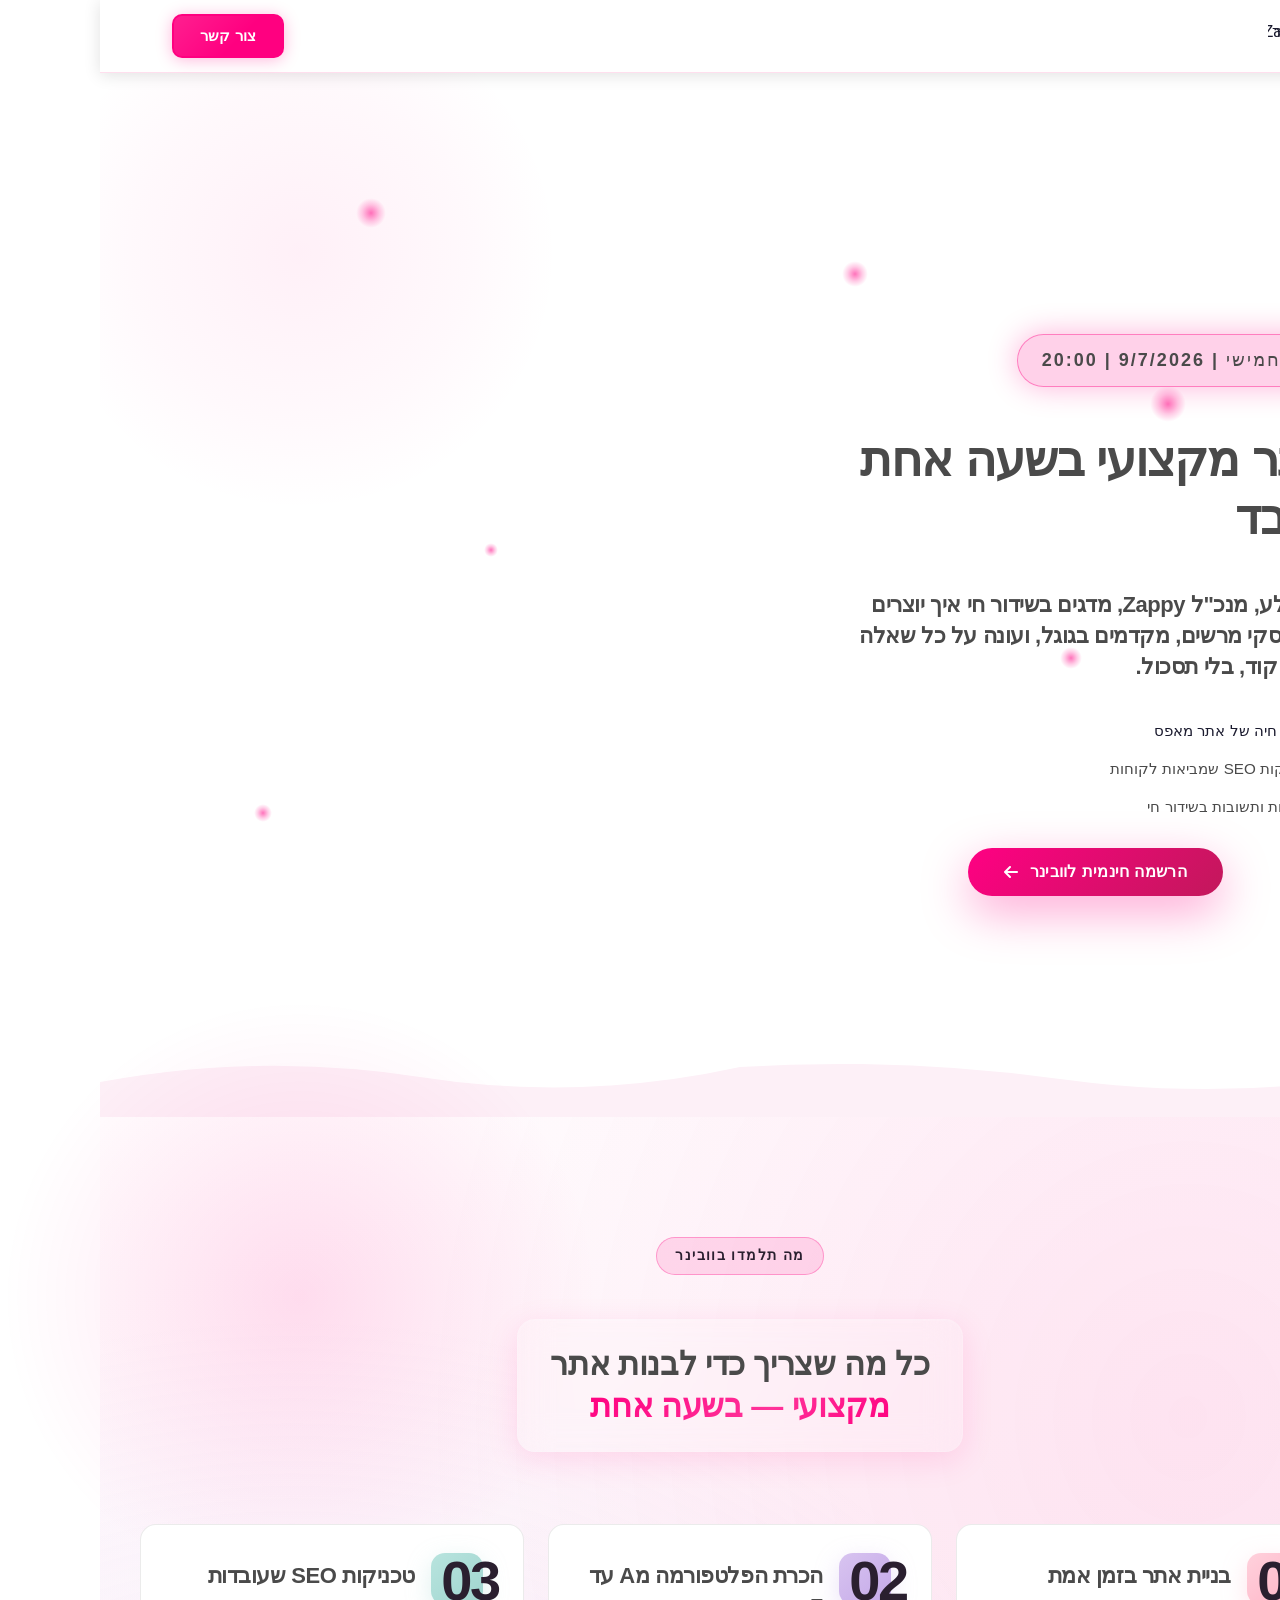
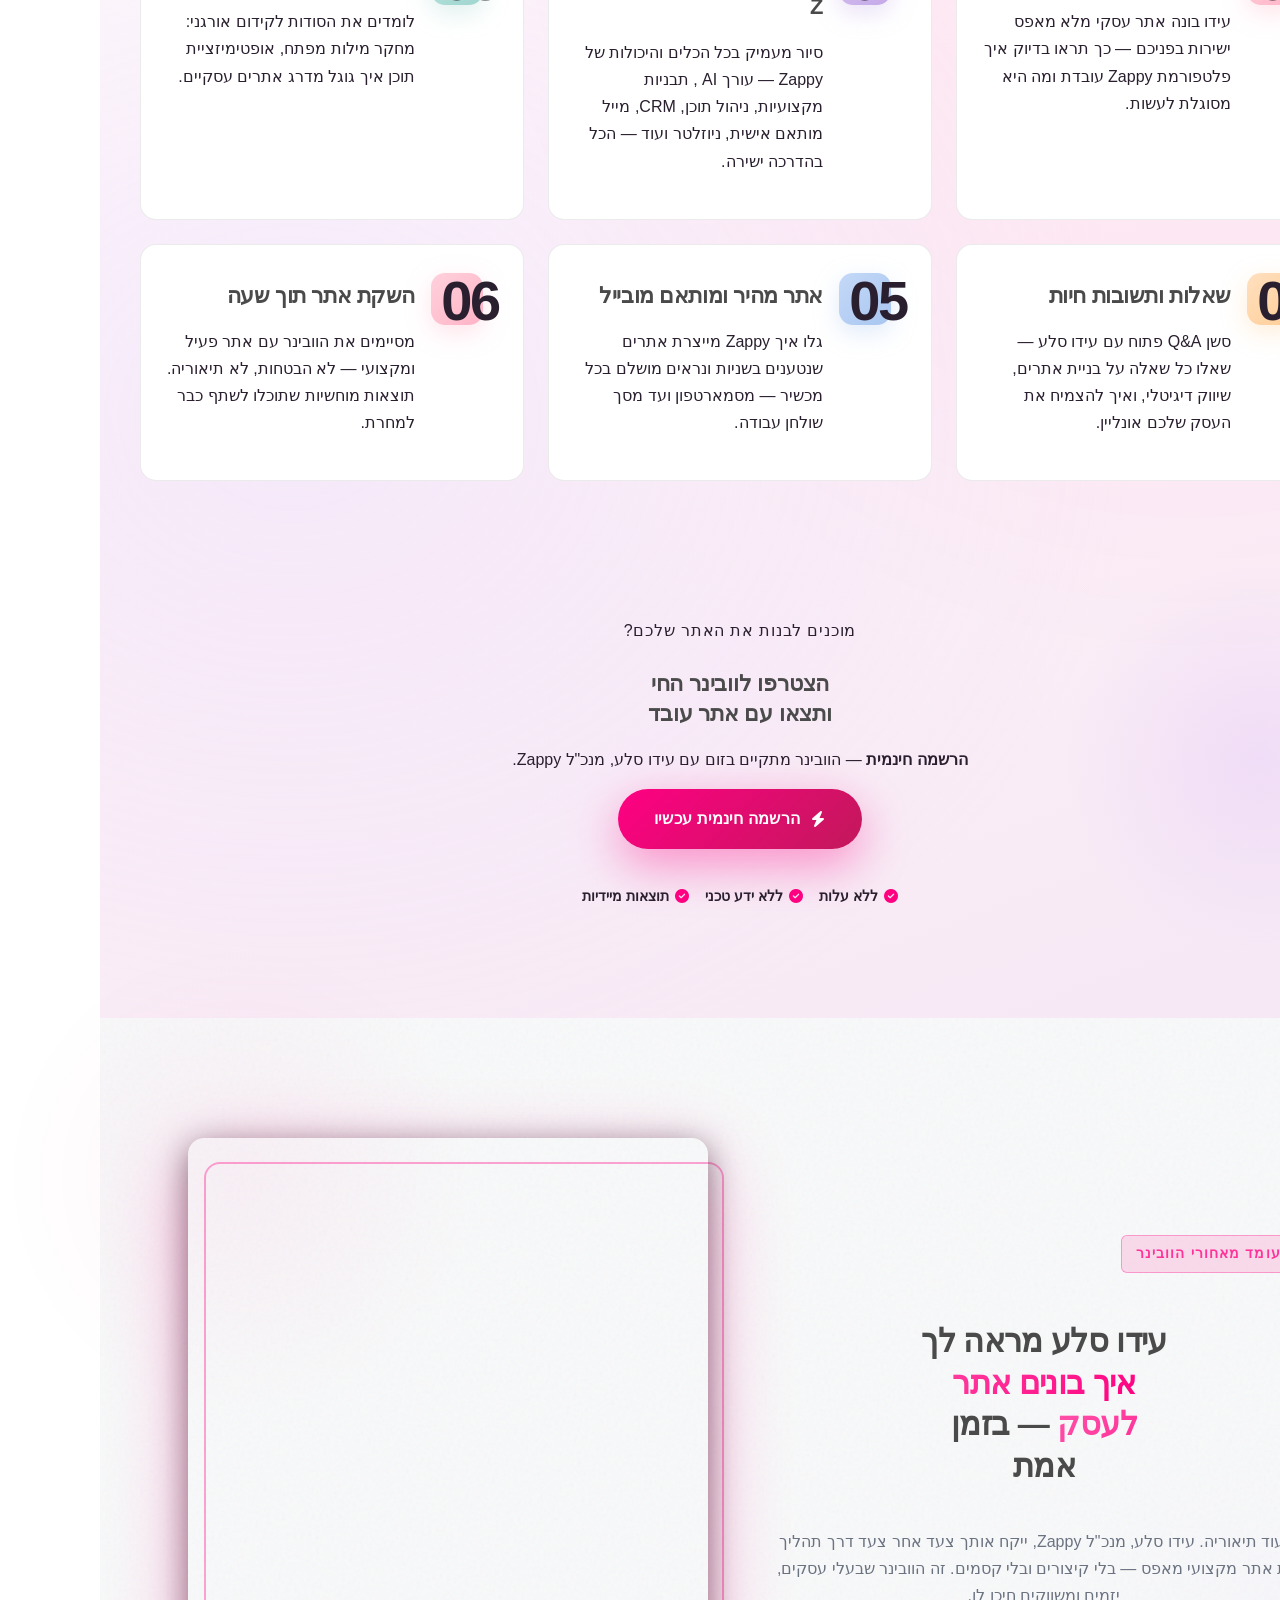
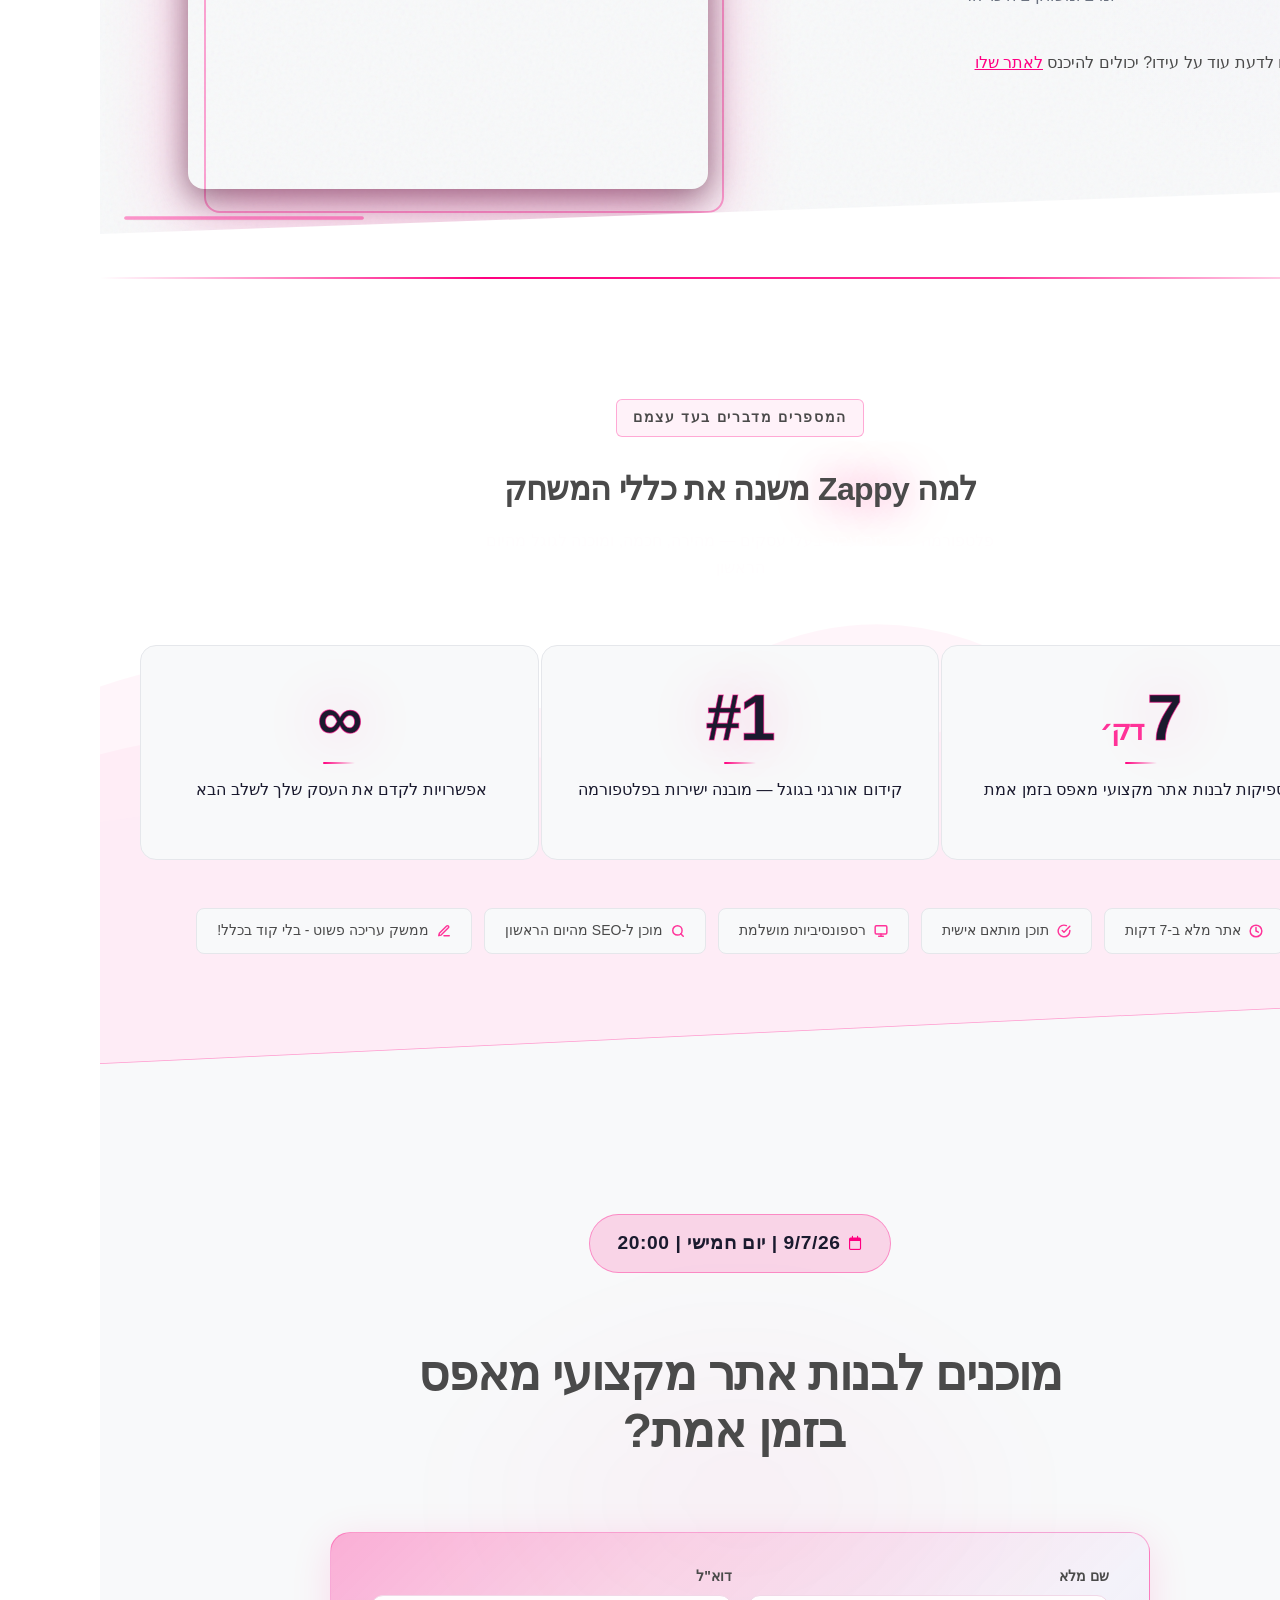
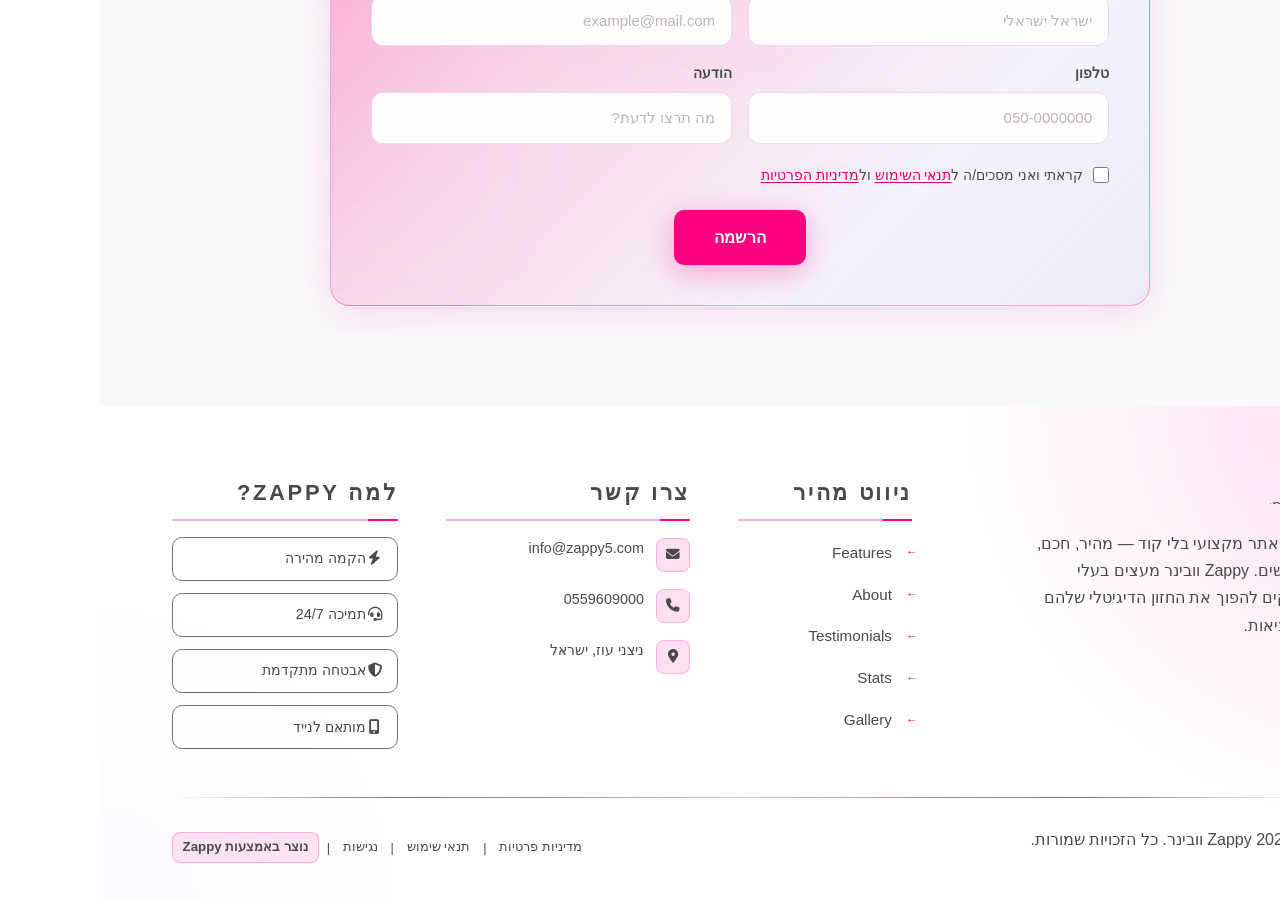
==== commit 5a19f2ec: "Incremental sync: 1 page(s) — update_text" ====
--- a/index.html
+++ b/index.html
@@ -1682,10 +1682,10 @@
 <a class="skip-link" href="#main">דלג לתוכן הראשי</a>
   <nav class="navbar" dir="rtl">
   <button class="mobile-toggle" id="mobileToggle" aria-label="Menu">
-    <svg style="display:block !important" class="hamburger-icon" width="24" height="24" viewBox="0 0 24 24" fill="none">
+    <svg class="hamburger-icon" width="24" height="24" viewBox="0 0 24 24" fill="none">
       <path d="M3 12h18M3 6h18M3 18h18" stroke="currentColor" stroke-width="2" stroke-linecap="round"></path>
     </svg>
-    <svg class="close-icon" width="24" height="24" viewBox="0 0 24 24" fill="none" style="display:none !important">
+    <svg class="close-icon" width="24" height="24" viewBox="0 0 24 24" fill="none" style="display: none;">
       <path d="M18 6L6 18M6 6l12 12" stroke="currentColor" stroke-width="2" stroke-linecap="round"></path>
     </svg>
   </button>
@@ -2166,7 +2166,7 @@
     <div class="index-hero-text-col" style="animation: zappy-fade-in 0.9s 0.2s ease forwards;">
       <p style="text-align: center; box-sizing: border-box; max-width: none; width: auto; display: block;" data-zappy-text-width="custom"><span style="font-size: 18px; letter-spacing: 2px; text-transform: uppercase; background-color: rgba(255, 0, 131, 0.18); padding: 10px 24px; border-radius: 100px; border: 1px solid rgba(255, 0, 131, 0.4); display: inline-block; animation: 2s ease-in-out 0s infinite normal none running hero-date-pulse; box-shadow: rgba(255, 0, 131, 0.3) 0px 0px 30px; color: #4a4a4a !important">יום חמישי&nbsp;<b>|</b>&nbsp;<b>9/7/2026 | 20:00</b></span></p><h1 class="index-hero-h1" style="color: rgb(74, 74, 74);">אתר מקצועי בשעה אחת<br>בלבד</h1>
       <h3 class="index-hero-subtitle" style="color: rgb(74, 74, 74);">עידו סלע, מנכ"ל Zappy, מדגים בשידור חי איך יוצרים אתר עסקי מרשים, מקדמים בגוגל, ועונה על כל שאלה — בלי קוד, בלי תסכול.</h3>
-      <ul class="index-hero-bullets"><li><span class="index-hero-bullet-icon" aria-hidden="true"><svg data-element-type="icon" data-icon-type="svg" width="18" height="18" viewBox="0 0 18 18" fill="none" xmlns="http://www.w3.org/2000/svg" style="cursor: pointer;"><circle cx="9" cy="9" r="9" fill="#FF0080" fill-opacity="0.15"></circle><path d="M5 9.5L7.5 12L13 6.5" stroke="#FF0080" stroke-width="2" stroke-linecap="round" stroke-linejoin="round"></path></svg></span><span>בנייה חיה של אתר מאפס</span></li><li><span class="index-hero-bullet-icon" aria-hidden="true"><svg data-element-type="icon" data-icon-type="svg" width="18" height="18" viewBox="0 0 18 18" fill="none" xmlns="http://www.w3.org/2000/svg" style="cursor: pointer;"><circle cx="9" cy="9" r="9" fill="#FF0080" fill-opacity="0.15"></circle><path d="M5 9.5L7.5 12L13 6.5" stroke="#FF0080" stroke-width="2" stroke-linecap="round" stroke-linejoin="round"></path></svg></span><span><span style="color: #4a4a4a !important">טכניקות SEO שמביאות לקוחות</span></span></li><li><span class="index-hero-bullet-icon" aria-hidden="true"><svg data-element-type="icon" data-icon-type="svg" width="18" height="18" viewBox="0 0 18 18" fill="none" xmlns="http://www.w3.org/2000/svg" style="cursor: pointer;"><circle cx="9" cy="9" r="9" fill="#FF0080" fill-opacity="0.15"></circle><path d="M5 9.5L7.5 12L13 6.5" stroke="#FF0080" stroke-width="2" stroke-linecap="round" stroke-linejoin="round"></path></svg></span><span><span style="color: #4a4a4a !important">שאלות ותשובות בשידור חי</span></span></li></ul>
+      <ul class="index-hero-bullets" style=""><li><span class="index-hero-bullet-icon" aria-hidden="true"><svg data-element-type="icon" data-icon-type="svg" width="18" height="18" viewBox="0 0 18 18" fill="none" xmlns="http://www.w3.org/2000/svg" style="cursor: pointer;"><circle cx="9" cy="9" r="9" fill="#FF0080" fill-opacity="0.15"></circle><path d="M5 9.5L7.5 12L13 6.5" stroke="#FF0080" stroke-width="2" stroke-linecap="round" stroke-linejoin="round"></path></svg></span><span>בנייה חיה של אתר מאפס</span></li><li><span class="index-hero-bullet-icon" aria-hidden="true"><svg data-element-type="icon" data-icon-type="svg" width="18" height="18" viewBox="0 0 18 18" fill="none" xmlns="http://www.w3.org/2000/svg" style="cursor: pointer;"><circle cx="9" cy="9" r="9" fill="#FF0080" fill-opacity="0.15"></circle><path d="M5 9.5L7.5 12L13 6.5" stroke="#FF0080" stroke-width="2" stroke-linecap="round" stroke-linejoin="round"></path></svg></span><span><span style="color: #4a4a4a !important">טכניקות SEO שמביאות לקוחות</span></span></li><li><span class="index-hero-bullet-icon" aria-hidden="true"><svg data-element-type="icon" data-icon-type="svg" width="18" height="18" viewBox="0 0 18 18" fill="none" xmlns="http://www.w3.org/2000/svg" style="cursor: pointer;"><circle cx="9" cy="9" r="9" fill="#FF0080" fill-opacity="0.15"></circle><path d="M5 9.5L7.5 12L13 6.5" stroke="#FF0080" stroke-width="2" stroke-linecap="round" stroke-linejoin="round"></path></svg></span><span><span style="color: #4a4a4a !important">שאלות ותשובות בשידור חי</span></span></li></ul>
       <div class="index-hero-ctas" style="text-align: center !important; display: flex !important; justify-content: center !important; align-items: flex-start !important; width: 100% !important;">
         <a href="#cta" class="index-hero-btn-primary btn btn-primary" data-element-type="button" data-element-id="btn-1779356434802-mfqy1l9o9" data-native-element="true" style="color: rgb(255, 255, 255) !important; outline: none; border-color: transparent !important; background-color: transparent !important; background-image: linear-gradient(135deg, rgb(255, 0, 131), rgb(194, 24, 91)) !important;">הרשמה חינמית לוובינר <i class="fa-solid fa-arrow-left"></i></a>
         
@@ -2318,7 +2318,7 @@
   </div>
 </section>
 
-<section data-band-index="2" id="about" class="index-about-section" data-layout-spec="בית-about" dir="rtl">
+<section data-band-index="2" id="about" class="index-about-section" data-layout-spec="בית-about" dir="rtl" style="">
   <!-- Decorative background blobs -->
   <div class="about-blob about-blob-1" aria-hidden="true"></div>
   <div class="about-blob about-blob-2" aria-hidden="true"></div>
@@ -2364,55 +2364,55 @@
 
 
 
-<section data-band-index="4" id="stats" class="index-stats-section" data-layout-spec="בית-stats" dir="rtl">
+<section data-band-index="4" id="stats" class="index-stats-section" data-layout-spec="בית-stats" dir="rtl" style="">
   <!-- Background signal-wave texture -->
-  <div class="index-stats-section__bg-texture" aria-hidden="true">
-    <svg data-no-icon-edit="true" aria-hidden="true" viewBox="0 0 1200 600" preserveAspectRatio="none" xmlns="http://www.w3.org/2000/svg" class="index-stats-section__wave-svg">
+  <div class="index-stats-section__bg-texture" aria-hidden="true" style="">
+    <svg data-no-icon-edit="true" aria-hidden="true" viewBox="0 0 1200 600" preserveAspectRatio="none" xmlns="http://www.w3.org/2000/svg" class="index-stats-section__wave-svg" style="">
       <path d="M0,300 Q150,260 300,300 T600,280 T900,300 T1200,270 L1200,600 L0,600 Z" fill="rgba(255,0,131,0.04)"></path>
       <path d="M0,350 Q200,310 400,350 T800,330 T1200,350 L1200,600 L0,600 Z" fill="rgba(255,0,131,0.03)"></path>
       <path d="M0,400 Q250,370 500,400 T1000,380 T1200,400 L1200,600 L0,600 Z" fill="rgba(217,199,255,0.03)"></path>
     </svg>
   </div>
 
-  <div class="index-stats-section__container">
+  <div class="index-stats-section__container" style="">
     <!-- Centered title area -->
     <div class="index-stats-section__header">
-      <p><span class="index-stats-section__eyebrow">המספרים מדברים בעד עצמם</span>
-      </p><h2 class="index-stats-section__title" style="color: #4A4A4A;">למה <span class="index-stats-section__title-accent">Zappy</span> משנה את כללי המשחק</h2>
+      <p><span class="index-stats-section__eyebrow" style="">המספרים מדברים בעד עצמם</span>
+      </p><h2 class="index-stats-section__title" style="color: #4A4A4A;">למה <span class="index-stats-section__title-accent" style="">Zappy</span> משנה את כללי המשחק</h2>
       <p class="index-stats-section__subtitle" style="color: rgb(255, 253, 254) !important;">פלטפורמה שנבנתה עבור בעלי עסקים — מהירה, חכמה, ומוכנה לגוגל מהיום הראשון</p>
     </div>
 
     <!-- Four-column metrics row -->
     <div class="index-stats-section__metrics zappy-preserve-css-grid" id="zappy-auto-grid-1781169572304-54670n" data-zappy-auto-grid="true" data-original-item-width="399" data-original-gap="2px" style="--zappy-grid-cols: repeat(3, minmax(0, 1fr)); display: grid; align-items: stretch !important; grid-template-columns: repeat(3, minmax(0, 1fr));" data-zappy-explicit-columns="true">
-      <article class="index-stats-section__metric" data-grid-item-index="0">
-        <div class="index-stats-section__metric-number">7<span class="index-stats-section__metric-unit" style="color: var(--secondary);">דק׳</span></div>
-        <div class="index-stats-section__metric-divider" aria-hidden="true"></div>
+      <article class="index-stats-section__metric" data-grid-item-index="0" style="">
+        <div class="index-stats-section__metric-number" style="">7<span class="index-stats-section__metric-unit" style="color: var(--secondary);">דק׳</span></div>
+        <div class="index-stats-section__metric-divider" aria-hidden="true" style=""></div>
         <p class="index-stats-section__metric-label" style="color: var(--text-dark);">מספיקות לבנות אתר מקצועי מאפס בזמן אמת</p>
       </article>
       
-      <article class="index-stats-section__metric" data-grid-item-index="1">
-        <div class="index-stats-section__metric-number">#1</div>
-        <div class="index-stats-section__metric-divider" aria-hidden="true"></div>
+      <article class="index-stats-section__metric" data-grid-item-index="1" style="">
+        <div class="index-stats-section__metric-number" style="">#1</div>
+        <div class="index-stats-section__metric-divider" aria-hidden="true" style=""></div>
         <p class="index-stats-section__metric-label" style="color: var(--text-dark);">קידום אורגני בגוגל — מובנה ישירות בפלטפורמה</p>
       </article>
-      <article class="index-stats-section__metric" data-grid-item-index="2">
-        <div class="index-stats-section__metric-number">∞</div>
-        <div class="index-stats-section__metric-divider" aria-hidden="true"></div>
+      <article class="index-stats-section__metric" data-grid-item-index="2" style="">
+        <div class="index-stats-section__metric-number" style="">∞</div>
+        <div class="index-stats-section__metric-divider" aria-hidden="true" style=""></div>
         <p class="index-stats-section__metric-label" style="color: var(--text-dark);">אפשרויות לקדם את העסק שלך לשלב הבא&nbsp;</p>
       </article>
     </div>
 
     <!-- Trust badges row -->
-    <div class="index-stats-section__badges">
-      <span class="index-stats-section__badge">
+    <div class="index-stats-section__badges" style="">
+      <span class="index-stats-section__badge" style="">
         <svg data-element-type="icon" data-icon-type="svg" xmlns="http://www.w3.org/2000/svg" width="14" height="14" viewBox="0 0 24 24" fill="none" stroke="currentColor" stroke-width="2.5" stroke-linecap="round" stroke-linejoin="round" aria-hidden="true" style="cursor: pointer;"><circle cx="12" cy="12" r="10"></circle><polyline points="12 6 12 12 16 14"></polyline></svg>
         אתר מלא ב-7 דקות</span>
-      <span class="index-stats-section__badge">
+      <span class="index-stats-section__badge" style="">
         <svg data-element-type="icon" data-icon-type="svg" xmlns="http://www.w3.org/2000/svg" width="14" height="14" viewBox="0 0 24 24" fill="none" stroke="currentColor" stroke-width="2.5" stroke-linecap="round" stroke-linejoin="round" aria-hidden="true" style="cursor: pointer;"><path d="M22 11.08V12a10 10 0 1 1-5.93-9.14"></path><polyline points="22 4 12 14.01 9 11.01"></polyline></svg>
         
 
 תוכן מותאם אישית</span>
-      <span class="index-stats-section__badge">
+      <span class="index-stats-section__badge" style="">
         <svg data-element-type="icon" data-icon-type="svg" xmlns="http://www.w3.org/2000/svg" width="14" height="14" viewBox="0 0 24 24" fill="none" stroke="currentColor" stroke-width="2.5" stroke-linecap="round" stroke-linejoin="round" aria-hidden="true" style="cursor: pointer;"><rect x="2" y="3" width="20" height="14" rx="2" ry="2"></rect><line x1="8" y1="21" x2="16" y2="21"></line><line x1="12" y1="17" x2="12" y2="21"></line></svg>
         
 
@@ -2420,11 +2420,11 @@
 
 
       </span>
-      <span class="index-stats-section__badge">
+      <span class="index-stats-section__badge" style="">
         <svg data-element-type="icon" data-icon-type="svg" xmlns="http://www.w3.org/2000/svg" width="14" height="14" viewBox="0 0 24 24" fill="none" stroke="currentColor" stroke-width="2.5" stroke-linecap="round" stroke-linejoin="round" aria-hidden="true" style="cursor: pointer;"><circle cx="11" cy="11" r="8"></circle><line x1="21" y1="21" x2="16.65" y2="16.65"></line></svg>
         מוכן ל-SEO מהיום הראשון
       </span>
-      <span class="index-stats-section__badge">
+      <span class="index-stats-section__badge" style="">
         <svg data-element-type="icon" data-icon-type="svg" xmlns="http://www.w3.org/2000/svg" width="14" height="14" viewBox="0 0 24 24" fill="none" stroke="currentColor" stroke-width="2.5" stroke-linecap="round" stroke-linejoin="round" aria-hidden="true"><path d="M12 20h9"></path><path d="M16.5 3.5a2.121 2.121 0 0 1 3 3L7 19l-4 1 1-4L16.5 3.5z"></path></svg>
         
 
@@ -2434,7 +2434,7 @@
   </div>
 
   <!-- Bottom diagonal divider: sweeps upward to reveal bright section below -->
-  <div class="index-stats-section__divider-wrapper">
+  <div class="index-stats-section__divider-wrapper" style="">
     <svg data-no-icon-edit="true" aria-hidden="true" viewBox="0 0 1200 100" preserveAspectRatio="none" xmlns="http://www.w3.org/2000/svg">
       <!-- Glow line along the cut edge -->
       <line x1="0" y1="70" x2="1200" y2="10" stroke="rgba(255,0,131,0.35)" stroke-width="1.5"></line>
@@ -2448,10 +2448,10 @@
 
 <section data-band-index="6" id="cta" class="index-cta-section" data-layout-spec="בית-cta" dir="rtl" style="min-height: 870.143px !important;">
   <!-- Decorative mesh gradient halo -->
-  <div class="index-cta-section__halo" aria-hidden="true"></div>
-  <div class="index-cta-section__halo-secondary" aria-hidden="true"></div>
-
-  <div class="index-cta-section__container">
+  <div class="index-cta-section__halo" aria-hidden="true" style=""></div>
+  <div class="index-cta-section__halo-secondary" aria-hidden="true" style=""></div>
+
+  <div class="index-cta-section__container" style="">
     <!-- Header block -->
     <div class="index-cta-section__header">
       <div class="index-cta-section__date-badge" style="font-size: 1.2rem; padding: 12px 28px;">
@@ -2465,36 +2465,36 @@
     
 
     <!-- CTA Buttons -->
-    <div class="index-cta-section__cta-group">
+    <div class="index-cta-section__cta-group" style="">
       
       
     </div>
 
     <!-- Contact Form -->
-    <div class="index-cta-section__form-wrapper" id="contact-form">
+    <div class="index-cta-section__form-wrapper" id="contact-form" style="">
       <div class="index-cta-section__form-header">
         
         
       </div>
-      <form class="contact-form index-cta-section__form" novalidate="">
+      <form class="contact-form index-cta-section__form" novalidate="" style="">
         <div class="index-cta-section__form-row zappy-preserve-css-grid" id="zappy-auto-grid-1781169572314-lon6sm" data-zappy-auto-grid="true" data-original-item-width="361" data-original-gap="16px" style="display: grid; --zappy-grid-cols: repeat(2, minmax(0, 1fr)); grid-template-columns: repeat(2, minmax(0, 1fr)); align-items: stretch !important;" data-zappy-explicit-columns="true">
-          <div class="index-cta-section__form-field" data-grid-item-index="0">
-            <label for="cta-name" class="index-cta-section__form-label">שם מלא</label>
-            <input type="text" id="cta-name" name="name" class="index-cta-section__form-input" placeholder="ישראל ישראלי" required="true">
+          <div class="index-cta-section__form-field" style="" data-grid-item-index="0">
+            <label for="cta-name" class="index-cta-section__form-label" style="">שם מלא</label>
+            <input type="text" id="cta-name" name="name" class="index-cta-section__form-input" placeholder="ישראל ישראלי" required="true" style="">
           </div>
-          <div class="index-cta-section__form-field" data-grid-item-index="1">
-            <label for="cta-email" class="index-cta-section__form-label">דוא"ל</label>
-            <input type="email" id="cta-email" name="email" class="index-cta-section__form-input" placeholder="example@mail.com" required="true">
+          <div class="index-cta-section__form-field" style="" data-grid-item-index="1">
+            <label for="cta-email" class="index-cta-section__form-label" style="">דוא"ל</label>
+            <input type="email" id="cta-email" name="email" class="index-cta-section__form-input" placeholder="example@mail.com" required="true" style="">
           </div>
         </div>
         <div class="index-cta-section__form-row zappy-preserve-css-grid" id="zappy-auto-grid-1781169572318-ojzeck" data-zappy-auto-grid="true" data-original-item-width="361" data-original-gap="16px" style="display: grid; --zappy-grid-cols: repeat(2, minmax(0, 1fr)); grid-template-columns: repeat(2, minmax(0, 1fr)); align-items: stretch !important;" data-zappy-explicit-columns="true">
-          <div class="index-cta-section__form-field" data-grid-item-index="0">
-            <label for="cta-phone" class="index-cta-section__form-label">טלפון</label>
-            <input type="tel" id="cta-phone" name="phone" class="index-cta-section__form-input" placeholder="050-0000000" required="true">
+          <div class="index-cta-section__form-field" style="" data-grid-item-index="0">
+            <label for="cta-phone" class="index-cta-section__form-label" style="">טלפון</label>
+            <input type="tel" id="cta-phone" name="phone" class="index-cta-section__form-input" placeholder="050-0000000" required="true" style="">
           </div>
-          <div class="index-cta-section__form-field" data-grid-item-index="1">
-            <label for="cta-message" class="index-cta-section__form-label">הודעה</label>
-            <input type="text" id="cta-message" name="message" class="index-cta-section__form-input" placeholder="מה תרצו לדעת?" required="true">
+          <div class="index-cta-section__form-field" style="" data-grid-item-index="1">
+            <label for="cta-message" class="index-cta-section__form-label" style="">הודעה</label>
+            <input type="text" id="cta-message" name="message" class="index-cta-section__form-input" placeholder="מה תרצו לדעת?" style="" required="true">
           </div>
         </div>
         <div class="privacy-consent">
